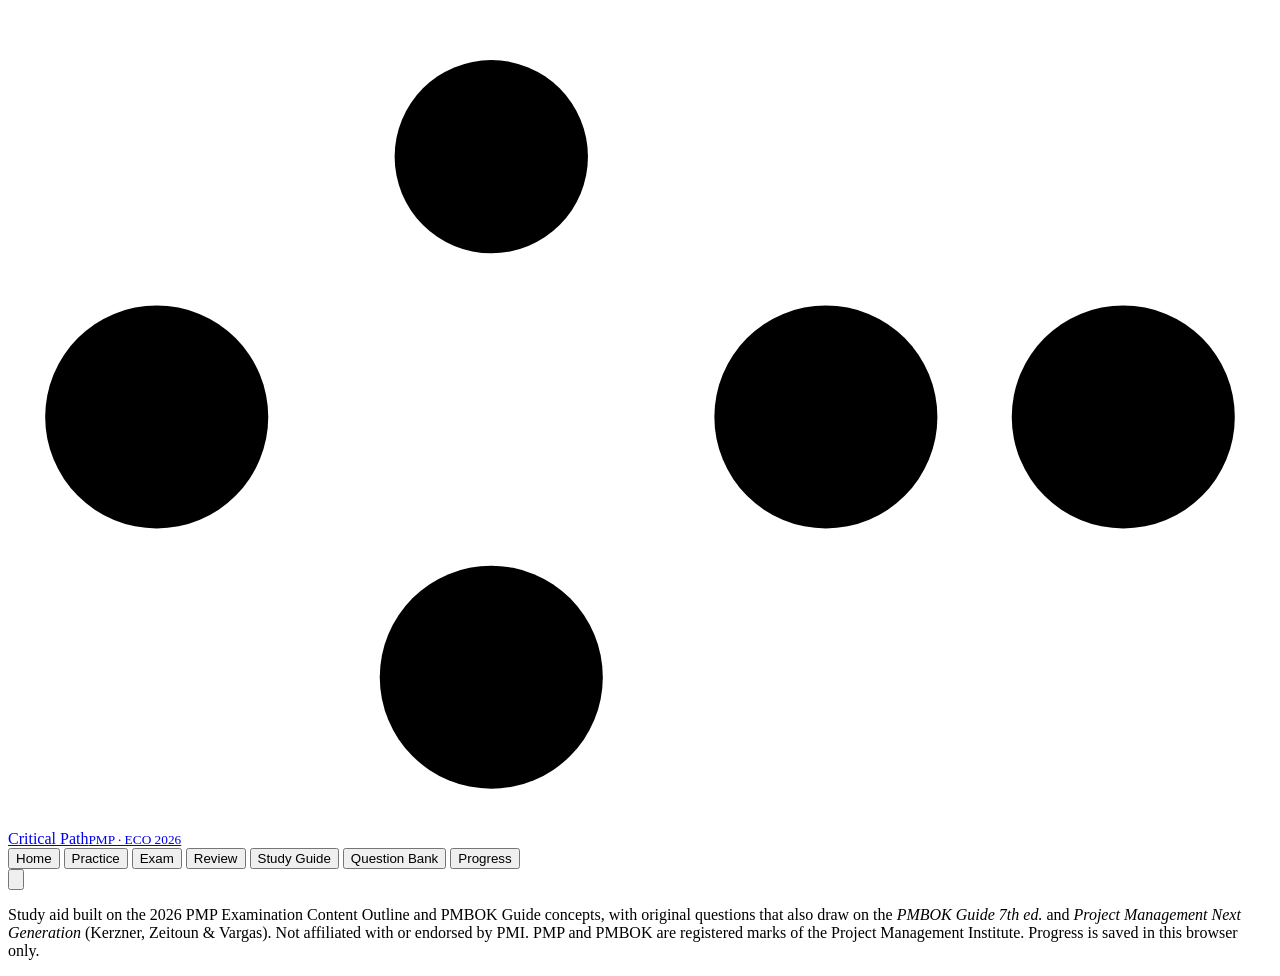
==== index.html @ d9e101df "Upload PMP Critical Path study app" ====
<!doctype html>
<html lang="en">
<head>
<meta charset="utf-8">
<meta name="viewport" content="width=device-width, initial-scale=1, viewport-fit=cover">
<title>PMP Critical Path</title>
<meta name="description" content="300 PMP practice questions mapped to the 2026 Exam Content Outline, with hints, reveal-on-demand answers, explanations, exam simulation, and a study guide.">
<link rel="preconnect" href="https://fonts.googleapis.com">
<link rel="preconnect" href="https://fonts.gstatic.com" crossorigin>
<link rel="stylesheet" href="https://fonts.googleapis.com/css2?family=Barlow+Condensed:wght@500;600;700&family=IBM+Plex+Mono:wght@400;500&family=IBM+Plex+Sans:ital,wght@0,400;0,500;0,600;1,400&display=swap">
<link rel="stylesheet" href="assets/css/styles.css">
</head>
<body>
<header class="topbar">
  <div class="topbar-inner">
    <a class="brand" href="#home" aria-label="PMP Critical Path — home">
      <svg viewBox="0 0 34 22" aria-hidden="true">
        <line x1="4" y1="11" x2="13" y2="4" stroke="var(--line-strong)" stroke-width="1.6"/>
        <line x1="4" y1="11" x2="13" y2="18" stroke="var(--accent)" stroke-width="2.2"/>
        <line x1="13" y1="4" x2="22" y2="11" stroke="var(--line-strong)" stroke-width="1.6"/>
        <line x1="13" y1="18" x2="22" y2="11" stroke="var(--accent)" stroke-width="2.2"/>
        <line x1="22" y1="11" x2="30" y2="11" stroke="var(--accent)" stroke-width="2.2"/>
        <circle cx="4" cy="11" r="3" fill="var(--accent)"/>
        <circle cx="13" cy="4" r="2.6" fill="var(--surface)" stroke="var(--line-strong)" stroke-width="1.4"/>
        <circle cx="13" cy="18" r="3" fill="var(--accent)"/>
        <circle cx="22" cy="11" r="3" fill="var(--accent)"/>
        <circle cx="30" cy="11" r="3" fill="var(--accent)"/>
      </svg>
      <span class="brand-name">Critical Path<small>PMP · ECO 2026</small></span>
    </a>
    <nav class="tabs" aria-label="Sections">
      <button class="tab" data-nav="home">Home</button>
      <button class="tab" data-nav="practice">Practice</button>
      <button class="tab" data-nav="exam">Exam</button>
      <button class="tab" data-nav="review">Review</button>
      <button class="tab" data-nav="guide">Study Guide</button>
      <button class="tab" data-nav="bank">Question Bank</button>
      <button class="tab" data-nav="progress">Progress</button>
    </nav>
    <button class="icon-btn" id="themeToggle" type="button" aria-label="Switch color theme" title="Switch color theme">
      <svg viewBox="0 0 24 24" fill="none" stroke="currentColor" stroke-width="1.8" aria-hidden="true"><path d="M12 3a9 9 0 1 0 9 9 7 7 0 0 1-9-9z"/></svg>
    </button>
  </div>
</header>
<main id="view" tabindex="-1"></main>
<footer>
  <p>Study aid built on the 2026 PMP Examination Content Outline and PMBOK Guide concepts, with original questions that also draw on the <em>PMBOK Guide 7th ed.</em> and <em>Project Management Next Generation</em> (Kerzner, Zeitoun &amp; Vargas). Not affiliated with or endorsed by PMI. PMP and PMBOK are registered marks of the Project Management Institute. Progress is saved in this browser only.</p>
</footer>
<div class="toast" id="toast" role="status" aria-live="polite" hidden></div>
<script src="data/questions.js"></script>
<script src="data/study-guide.js"></script>
<script src="assets/js/app.js"></script>
</body>
</html>
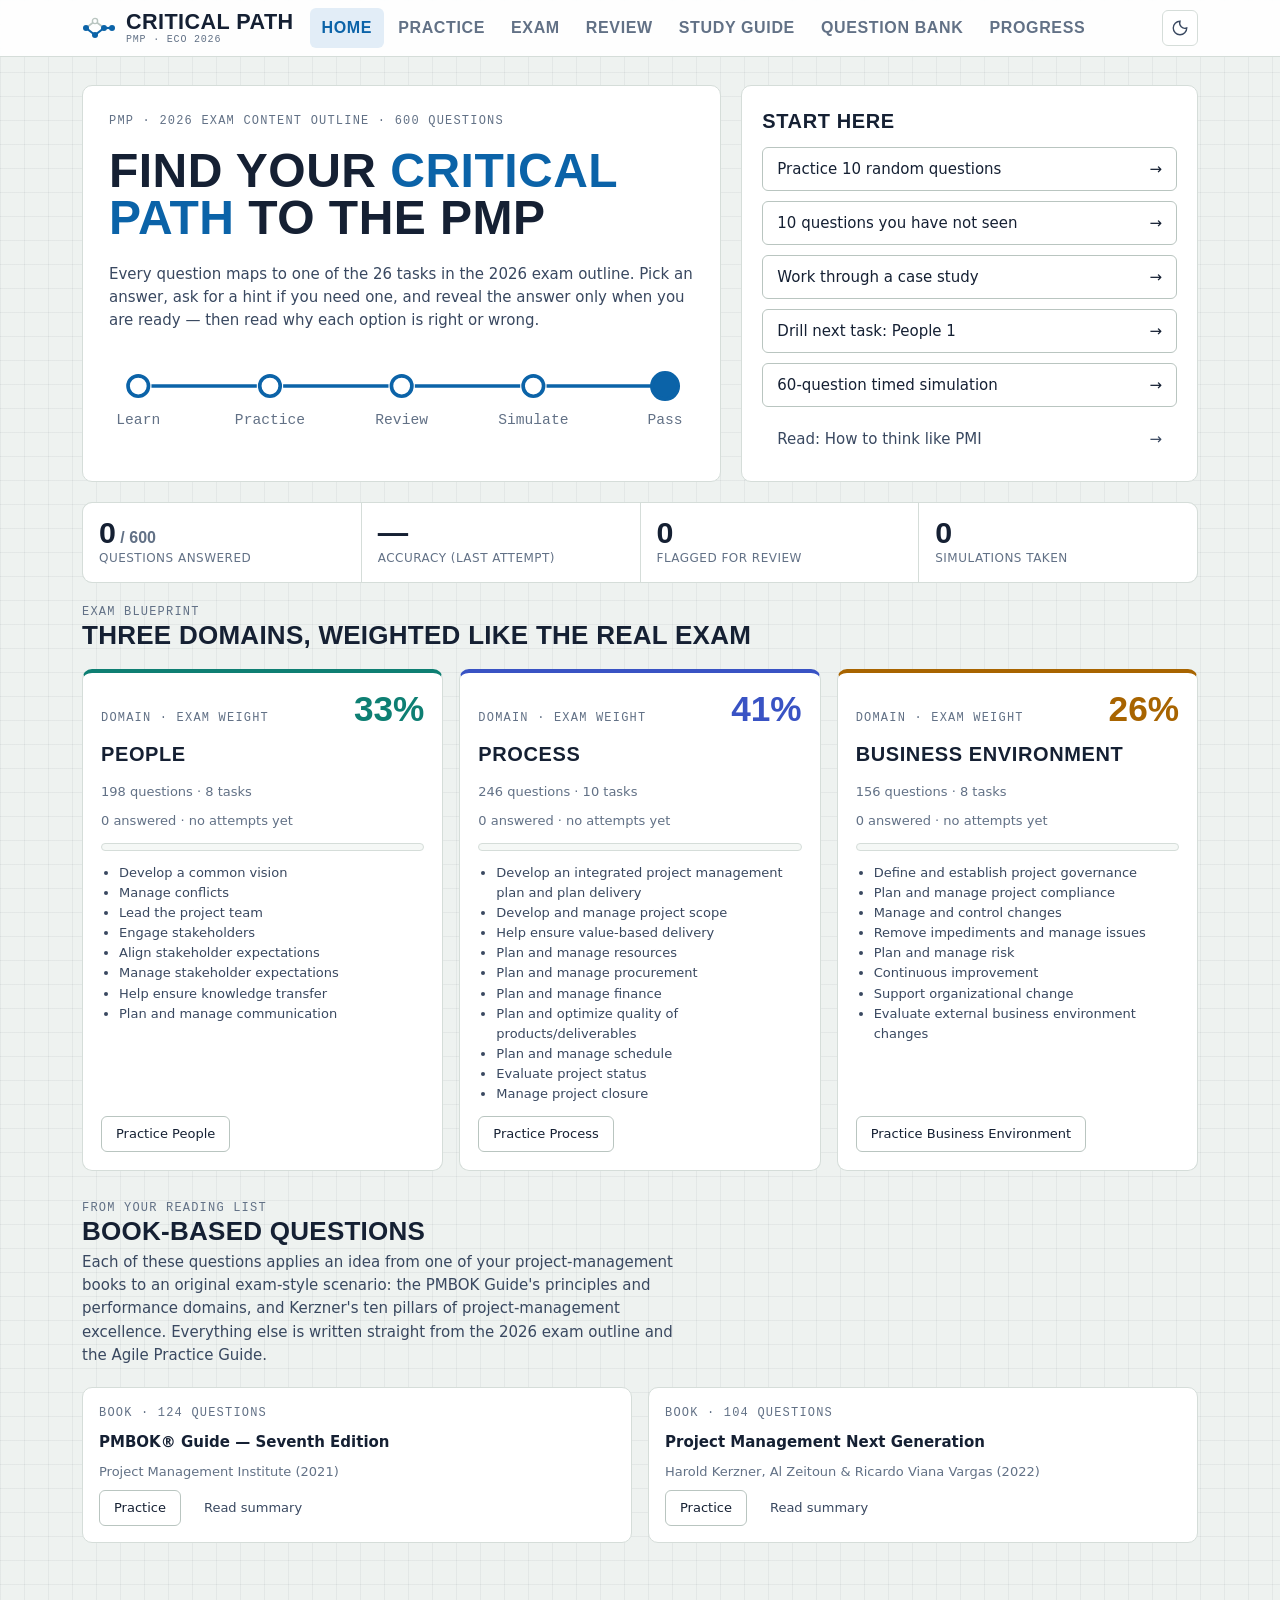
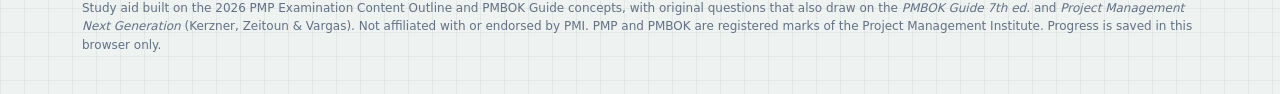
==== commit 902895d8: "Use self-contained index.html" ====
--- a/index.html
+++ b/index.html
@@ -8,7 +8,484 @@
 <link rel="preconnect" href="https://fonts.googleapis.com">
 <link rel="preconnect" href="https://fonts.gstatic.com" crossorigin>
 <link rel="stylesheet" href="https://fonts.googleapis.com/css2?family=Barlow+Condensed:wght@500;600;700&family=IBM+Plex+Mono:wght@400;500&family=IBM+Plex+Sans:ital,wght@0,400;0,500;0,600;1,400&display=swap">
-<link rel="stylesheet" href="assets/css/styles.css">
+<style>
+/* PMP Critical Path — styles
+   Layout concept: a planning board on graph paper — a slim title block on top, one working
+   surface in the middle (the question "index card"), and quiet side panels for filters and navigation. */
+:root {
+  /* palette — cool drafting paper, navy ink, blueprint blue; domain hues encode ECO domains */
+  --bg: #EEF2F0;
+  --grid: rgba(21, 32, 51, 0.05);
+  --surface: #FFFFFF;
+  --surface-2: #F5F8F6;
+  --ink: #152033;
+  --ink-2: #394860;
+  --muted: #627186;
+  --line: #D5DDD9;
+  --line-strong: #B9C5C0;
+  --accent: #0B63A8;
+  --accent-ink: #FFFFFF;
+  --accent-soft: #E2EDF7;
+  --highlight: #F2C94C;
+  --highlight-soft: #FBF1CF;
+  /* exhibit chart series (validated categorical order: blue, orange, aqua, yellow) */
+  --s1: #2a78d6;
+  --s2: #eb6834;
+  --s3: #1baf7a;
+  --s4: #eda100;
+  --people: #0E7F73;
+  --people-soft: #DCF0EC;
+  --process: #3953C4;
+  --process-soft: #E3E8FA;
+  --biz: #A86400;
+  --biz-soft: #F6EAD5;
+  --good: #1D7A4C;
+  --good-soft: #DDF1E5;
+  --bad: #B2362E;
+  --bad-soft: #F8E0DC;
+  --shadow: 0 1px 2px rgba(21, 32, 51, 0.06), 0 6px 20px rgba(21, 32, 51, 0.06);
+
+  /* type */
+  --font-display: "Barlow Condensed", "Arial Narrow", "Roboto Condensed", sans-serif;
+  --font-body: "IBM Plex Sans", system-ui, -apple-system, "Segoe UI", Roboto, sans-serif;
+  --font-mono: "IBM Plex Mono", ui-monospace, SFMono-Regular, Menlo, Consolas, monospace;
+  --fs-xs: 0.75rem;
+  --fs-sm: 0.8125rem;
+  --fs-base: 0.9375rem;
+  --fs-md: 1.0625rem;
+  --fs-lg: 1.25rem;
+  --fs-xl: 1.625rem;
+  --fs-2xl: 2.25rem;
+
+  /* shape & space */
+  --radius: 10px;
+  --radius-sm: 6px;
+  --gutter: clamp(16px, 3vw, 32px);
+  --maxw: 1180px;
+}
+@media (prefers-color-scheme: dark) {
+  :root:not([data-theme="light"]) {
+    --bg: #0E141C;
+    --grid: rgba(230, 236, 243, 0.035);
+    --surface: #151D28;
+    --surface-2: #1A2431;
+    --ink: #E6ECF3;
+    --ink-2: #C2CCD8;
+    --muted: #8D9CAF;
+    --line: #273345;
+    --line-strong: #37465C;
+    --accent: #5AA9E6;
+    --accent-ink: #0B1118;
+    --accent-soft: #15304A;
+    --highlight: #E5B93F;
+    --highlight-soft: #3A2F10;
+    --s1: #3987e5;
+    --s2: #d95926;
+    --s3: #199e70;
+    --s4: #c98500;
+    --people: #3CC1B1;
+    --people-soft: #11312E;
+    --process: #8FA3FF;
+    --process-soft: #1B2447;
+    --biz: #E3A445;
+    --biz-soft: #33260F;
+    --good: #4DC48B;
+    --good-soft: #11301F;
+    --bad: #F27D72;
+    --bad-soft: #3A1916;
+    --shadow: 0 1px 2px rgba(0, 0, 0, 0.3), 0 8px 24px rgba(0, 0, 0, 0.25);
+    color-scheme: dark;
+  }
+}
+:root[data-theme="dark"] {
+  --bg: #0E141C;
+  --grid: rgba(230, 236, 243, 0.035);
+  --surface: #151D28;
+  --surface-2: #1A2431;
+  --ink: #E6ECF3;
+  --ink-2: #C2CCD8;
+  --muted: #8D9CAF;
+  --line: #273345;
+  --line-strong: #37465C;
+  --accent: #5AA9E6;
+  --accent-ink: #0B1118;
+  --accent-soft: #15304A;
+  --highlight: #E5B93F;
+  --highlight-soft: #3A2F10;
+  --s1: #3987e5;
+  --s2: #d95926;
+  --s3: #199e70;
+  --s4: #c98500;
+  --people: #3CC1B1;
+  --people-soft: #11312E;
+  --process: #8FA3FF;
+  --process-soft: #1B2447;
+  --biz: #E3A445;
+  --biz-soft: #33260F;
+  --good: #4DC48B;
+  --good-soft: #11301F;
+  --bad: #F27D72;
+  --bad-soft: #3A1916;
+  --shadow: 0 1px 2px rgba(0, 0, 0, 0.3), 0 8px 24px rgba(0, 0, 0, 0.25);
+  color-scheme: dark;
+}
+
+* { box-sizing: border-box; }
+html { -webkit-text-size-adjust: 100%; }
+body {
+  margin: 0;
+  background-color: var(--bg);
+  background-image:
+    linear-gradient(var(--grid) 1px, transparent 1px),
+    linear-gradient(90deg, var(--grid) 1px, transparent 1px);
+  background-size: 24px 24px;
+  color: var(--ink);
+  font-family: var(--font-body);
+  font-size: var(--fs-base);
+  line-height: 1.55;
+  min-height: 100vh;
+}
+button, input, select, textarea { font: inherit; color: inherit; }
+a { color: var(--accent); }
+:focus-visible { outline: 2px solid var(--accent); outline-offset: 2px; border-radius: 4px; }
+h1, h2, h3, h4 { text-wrap: balance; margin: 0; }
+p { margin: 0; }
+
+/* ---------- top bar ---------- */
+.topbar {
+  position: sticky;
+  top: env(safe-area-inset-top, 0px);
+  z-index: 20;
+  background: color-mix(in srgb, var(--surface) 92%, transparent);
+  backdrop-filter: saturate(1.2) blur(8px);
+  border-bottom: 1px solid var(--line);
+}
+.topbar-inner {
+  max-width: var(--maxw);
+  margin: 0 auto;
+  padding-inline: var(--gutter);
+  display: flex;
+  align-items: center;
+  gap: 16px;
+  min-height: 56px;
+}
+.brand { display: flex; align-items: center; gap: 10px; text-decoration: none; color: var(--ink); flex-shrink: 0; }
+.brand svg { width: 34px; height: 22px; }
+.brand-name { font-family: var(--font-display); font-weight: 700; font-size: 1.35rem; letter-spacing: 0.02em; text-transform: uppercase; line-height: 1; }
+.brand-name small { display: block; font-family: var(--font-mono); font-weight: 400; font-size: 0.625rem; letter-spacing: 0.08em; color: var(--muted); text-transform: uppercase; margin-top: 3px; }
+.tabs { display: flex; gap: 2px; overflow-x: auto; scrollbar-width: none; flex: 1; min-width: 0; }
+.tabs::-webkit-scrollbar { display: none; }
+.tab {
+  appearance: none; border: 0; background: transparent; cursor: pointer;
+  font-family: var(--font-display); font-weight: 600; font-size: 1rem; letter-spacing: 0.04em; text-transform: uppercase;
+  color: var(--muted); padding: 8px 12px; border-radius: var(--radius-sm); white-space: nowrap;
+}
+.tab:hover { color: var(--ink); background: var(--surface-2); }
+.tab[aria-current="page"] { color: var(--accent); background: var(--accent-soft); }
+.icon-btn {
+  appearance: none; border: 1px solid var(--line); background: var(--surface); cursor: pointer;
+  width: 36px; height: 36px; border-radius: var(--radius-sm); display: grid; place-items: center; color: var(--ink-2); flex-shrink: 0;
+}
+.icon-btn:hover { border-color: var(--line-strong); color: var(--ink); }
+@media (max-width: 760px) {
+  .topbar-inner { flex-wrap: wrap; gap: 4px 12px; padding-block: 8px 4px; }
+  .brand { flex: 1; }
+  .tabs { order: 3; flex-basis: 100%; margin-inline: -6px; padding-bottom: 4px; }
+  .tab { padding: 6px 10px; font-size: 0.95rem; }
+}
+.icon-btn svg { width: 18px; height: 18px; }
+
+/* ---------- page ---------- */
+main { max-width: var(--maxw); margin: 0 auto; padding-inline: var(--gutter); padding-block: 28px 56px; }
+.view-head { display: flex; flex-wrap: wrap; align-items: end; justify-content: space-between; gap: 12px 24px; margin-bottom: 20px; }
+.eyebrow { font-family: var(--font-mono); font-size: var(--fs-xs); letter-spacing: 0.1em; text-transform: uppercase; color: var(--muted); }
+.view-title { font-family: var(--font-display); font-weight: 700; font-size: var(--fs-2xl); line-height: 1.05; letter-spacing: 0.01em; text-transform: uppercase; }
+.lede { color: var(--ink-2); max-width: 62ch; margin-top: 6px; }
+.muted { color: var(--muted); }
+.mono { font-family: var(--font-mono); }
+.num { font-variant-numeric: tabular-nums; }
+
+.panel { background: var(--surface); border: 1px solid var(--line); border-radius: var(--radius); }
+.panel-pad { padding: 20px; }
+.panel h3 { font-family: var(--font-display); font-weight: 700; font-size: var(--fs-lg); letter-spacing: 0.03em; text-transform: uppercase; }
+.stack { display: flex; flex-direction: column; gap: 12px; }
+.row { display: flex; flex-wrap: wrap; align-items: center; gap: 8px; }
+.grid-2 { display: grid; grid-template-columns: repeat(auto-fit, minmax(min(100%, 320px), 1fr)); gap: 16px; }
+.grid-3 { display: grid; grid-template-columns: repeat(auto-fit, minmax(min(100%, 240px), 1fr)); gap: 16px; }
+.split { display: grid; grid-template-columns: 280px minmax(0, 1fr); gap: 20px; align-items: start; }
+@media (max-width: 860px) { .split { grid-template-columns: minmax(0, 1fr); } }
+
+/* ---------- buttons ---------- */
+.btn {
+  appearance: none; cursor: pointer; border: 1px solid var(--line-strong); background: var(--surface); color: var(--ink);
+  padding: 9px 14px; border-radius: var(--radius-sm); font-weight: 500; font-size: var(--fs-sm); line-height: 1.2;
+  display: inline-flex; align-items: center; gap: 8px; text-decoration: none; white-space: nowrap;
+}
+.btn:hover { border-color: var(--ink-2); }
+.btn:disabled { opacity: 0.45; cursor: not-allowed; }
+.btn-primary { background: var(--accent); border-color: var(--accent); color: var(--accent-ink); }
+.btn-primary:hover { filter: brightness(1.07); border-color: var(--accent); }
+.btn-ghost { border-color: transparent; background: transparent; color: var(--ink-2); }
+.btn-ghost:hover { background: var(--surface-2); border-color: transparent; }
+.btn-danger { color: var(--bad); border-color: color-mix(in srgb, var(--bad) 50%, var(--line)); }
+.btn kbd, .kbd {
+  font-family: var(--font-mono); font-size: 0.6875rem; padding: 1px 5px; border-radius: 4px;
+  border: 1px solid currentColor; opacity: 0.6;
+}
+
+/* ---------- chips ---------- */
+.chip {
+  display: inline-flex; align-items: center; gap: 6px; font-size: var(--fs-xs); font-weight: 500;
+  padding: 3px 8px; border-radius: 999px; background: var(--surface-2); color: var(--ink-2); border: 1px solid var(--line);
+  white-space: nowrap;
+}
+.chip-id { font-family: var(--font-mono); border-radius: 4px; }
+.chip.d-people { background: var(--people-soft); color: var(--people); border-color: transparent; }
+.chip.d-process { background: var(--process-soft); color: var(--process); border-color: transparent; }
+.chip.d-biz { background: var(--biz-soft); color: var(--biz); border-color: transparent; }
+.chip.flag { background: var(--highlight-soft); color: var(--ink); border-color: transparent; }
+.chip.good { background: var(--good-soft); color: var(--good); border-color: transparent; }
+.chip.bad { background: var(--bad-soft); color: var(--bad); border-color: transparent; }
+.dot { width: 8px; height: 8px; border-radius: 50%; background: currentColor; display: inline-block; }
+
+/* ---------- forms ---------- */
+.field { display: flex; flex-direction: column; gap: 6px; }
+.field label, .field .label { font-size: var(--fs-xs); font-weight: 600; letter-spacing: 0.06em; text-transform: uppercase; color: var(--muted); }
+select, input[type="search"], input[type="text"], textarea {
+  width: 100%; background: var(--surface); border: 1px solid var(--line-strong); border-radius: var(--radius-sm);
+  padding: 8px 10px; font-size: var(--fs-sm);
+}
+textarea { font-family: var(--font-mono); font-size: var(--fs-xs); min-height: 120px; resize: vertical; }
+.seg { display: inline-flex; flex-wrap: wrap; border: 1px solid var(--line-strong); border-radius: var(--radius-sm); overflow: hidden; }
+.seg button { appearance: none; border: 0; background: var(--surface); padding: 7px 11px; cursor: pointer; font-size: var(--fs-sm); color: var(--ink-2); border-right: 1px solid var(--line); }
+.seg button:last-child { border-right: 0; }
+.seg button[aria-pressed="true"] { background: var(--accent); color: var(--accent-ink); }
+.toggle { display: flex; align-items: center; gap: 10px; cursor: pointer; font-size: var(--fs-sm); color: var(--ink-2); }
+.toggle input { width: 16px; height: 16px; accent-color: var(--accent); }
+
+/* ---------- home ---------- */
+.home-hero { display: grid; grid-template-columns: minmax(0, 1.4fr) minmax(0, 1fr); gap: 20px; align-items: stretch; margin-bottom: 20px; }
+@media (max-width: 860px) { .home-hero { grid-template-columns: minmax(0, 1fr); } }
+.hero-card { padding: 26px; display: flex; flex-direction: column; gap: 16px; }
+.hero-card h1 { font-family: var(--font-display); font-weight: 700; font-size: clamp(2rem, 4.5vw, 3rem); line-height: 0.98; text-transform: uppercase; letter-spacing: 0.01em; }
+.hero-card h1 em { font-style: normal; color: var(--accent); }
+.path-diagram { width: 100%; height: auto; max-width: 100%; }
+.path-diagram text { font-family: var(--font-mono); font-size: 10px; fill: var(--muted); }
+.stat-row { display: grid; grid-template-columns: repeat(4, minmax(0, 1fr)); gap: 1px; background: var(--line); border: 1px solid var(--line); border-radius: var(--radius); overflow: hidden; }
+@media (max-width: 560px) { .stat-row { grid-template-columns: repeat(2, minmax(0, 1fr)); } }
+.stat { background: var(--surface); padding: 14px 16px; display: flex; flex-direction: column; gap: 2px; }
+.stat .v { font-family: var(--font-display); font-weight: 700; font-size: 1.9rem; line-height: 1; font-variant-numeric: tabular-nums; }
+.stat .k { font-size: var(--fs-xs); color: var(--muted); letter-spacing: 0.04em; text-transform: uppercase; }
+.domain-card { padding: 18px; display: flex; flex-direction: column; gap: 12px; border-top: 4px solid var(--dcolor, var(--accent)); }
+.domain-card.people { --dcolor: var(--people); }
+.domain-card.process { --dcolor: var(--process); }
+.domain-card.biz { --dcolor: var(--biz); }
+.domain-card .weight { font-family: var(--font-display); font-weight: 700; font-size: 2.2rem; line-height: 1; color: var(--dcolor); }
+.domain-card ul { margin: 0; padding-left: 18px; color: var(--ink-2); font-size: var(--fs-sm); }
+.domain-card .dc-top { display: flex; justify-content: space-between; align-items: baseline; gap: 12px; }
+.domain-card > .row:last-child { margin-top: auto; }
+.bar { height: 8px; background: var(--surface-2); border-radius: 999px; overflow: hidden; border: 1px solid var(--line); }
+.bar > span { display: block; height: 100%; background: var(--dcolor, var(--accent)); border-radius: 999px; }
+.bar.good > span { background: var(--good); }
+.quick { display: flex; flex-direction: column; gap: 10px; }
+.quick .btn { justify-content: space-between; padding: 12px 14px; font-size: var(--fs-base); }
+.book { padding: 16px; display: flex; flex-direction: column; gap: 8px; }
+.book .t { font-weight: 600; }
+.book .a { font-size: var(--fs-sm); color: var(--muted); }
+
+/* ---------- practice setup ---------- */
+.filters { padding: 18px; display: flex; flex-direction: column; gap: 14px; position: sticky; top: calc(env(safe-area-inset-top, 0px) + 72px); }
+@media (max-width: 860px) { .filters { position: static; } }
+.filters .count { font-family: var(--font-display); font-weight: 700; font-size: 1.6rem; line-height: 1; }
+
+/* ---------- question card ---------- */
+.qcard { padding: 0; overflow: hidden; box-shadow: var(--shadow); }
+.qcard-head {
+  display: flex; flex-wrap: wrap; align-items: center; gap: 6px 8px; padding: 12px 18px;
+  border-bottom: 1px dashed var(--line-strong); background: var(--surface-2);
+}
+.qcard-head .spacer { flex: 1; }
+.qcard-body { padding: 22px 22px 8px; display: flex; flex-direction: column; gap: 18px; }
+.qtext { font-size: var(--fs-md); line-height: 1.6; max-width: 72ch; }
+.qinstr { font-size: var(--fs-sm); font-weight: 600; color: var(--accent); }
+.opts { display: flex; flex-direction: column; gap: 10px; list-style: none; margin: 0; padding: 0; }
+.opt {
+  appearance: none; width: 100%; text-align: left; cursor: pointer; background: var(--surface); color: var(--ink);
+  border: 1px solid var(--line-strong); border-radius: var(--radius); padding: 12px 14px;
+  display: grid; grid-template-columns: 30px minmax(0, 1fr); gap: 12px; align-items: start; line-height: 1.5;
+  transition: border-color 0.12s ease, background-color 0.12s ease;
+}
+.opt:hover { border-color: var(--ink-2); }
+.opt .letter {
+  width: 30px; height: 30px; border-radius: 6px; display: grid; place-items: center; border: 1px solid var(--line-strong);
+  font-family: var(--font-mono); font-weight: 500; font-size: var(--fs-sm); color: var(--ink-2); background: var(--surface-2);
+}
+.opt.multi .letter { border-radius: 4px; }
+.opt[aria-pressed="true"] { border-color: var(--accent); background: var(--accent-soft); }
+.opt[aria-pressed="true"] .letter { background: var(--accent); border-color: var(--accent); color: var(--accent-ink); }
+.opt.locked { cursor: default; }
+.opt.locked:hover { border-color: var(--line-strong); }
+.opt.is-correct { border-color: var(--good); background: var(--good-soft); }
+.opt.is-correct .letter { background: var(--good); border-color: var(--good); color: var(--surface); }
+.opt.is-wrong { border-color: var(--bad); background: var(--bad-soft); }
+.opt.is-wrong .letter { background: var(--bad); border-color: var(--bad); color: var(--surface); }
+.opt .note { display: block; margin-top: 6px; font-size: var(--fs-sm); color: var(--ink-2); }
+.opt .tag { font-size: var(--fs-xs); font-weight: 600; letter-spacing: 0.04em; text-transform: uppercase; margin-left: 6px; }
+.opt.is-correct .tag { color: var(--good); }
+.opt.is-wrong .tag { color: var(--bad); }
+
+.qactions { display: flex; flex-wrap: wrap; gap: 8px; align-items: center; padding: 14px 22px 20px; }
+.qactions .spacer { flex: 1; }
+.hint-box { border: 1px dashed color-mix(in srgb, var(--highlight) 70%, var(--line)); background: var(--highlight-soft); border-radius: var(--radius); padding: 12px 14px; font-size: var(--fs-sm); }
+.hint-box b { font-family: var(--font-display); letter-spacing: 0.05em; text-transform: uppercase; }
+.verdict { border-radius: var(--radius); padding: 12px 14px; display: flex; gap: 12px; align-items: center; font-weight: 600; }
+.verdict.good { background: var(--good-soft); color: var(--good); }
+.verdict.bad { background: var(--bad-soft); color: var(--bad); }
+.verdict .big { font-family: var(--font-display); font-size: 1.4rem; letter-spacing: 0.04em; text-transform: uppercase; }
+.verdict .sub { font-weight: 500; color: var(--ink-2); }
+.explain { display: grid; gap: 12px; }
+.explain section { border-left: 3px solid var(--line-strong); padding: 2px 0 2px 14px; }
+.explain section.why { border-left-color: var(--good); }
+.explain section.how { border-left-color: var(--accent); }
+.explain section.deep { border-left-color: var(--highlight); }
+.explain h4 { font-family: var(--font-display); font-weight: 700; font-size: 1rem; letter-spacing: 0.06em; text-transform: uppercase; margin-bottom: 4px; }
+.explain p { color: var(--ink-2); max-width: 72ch; }
+.source-line { font-size: var(--fs-xs); color: var(--muted); display: flex; flex-wrap: wrap; gap: 6px; align-items: center; }
+
+.session-bar { display: flex; flex-wrap: wrap; align-items: center; gap: 10px 16px; margin-bottom: 14px; }
+.session-bar .progress { flex: 1; min-width: 160px; }
+.pips { display: flex; flex-wrap: wrap; gap: 4px; }
+.pip { width: 26px; height: 26px; border-radius: 5px; border: 1px solid var(--line-strong); background: var(--surface); font-family: var(--font-mono); font-size: 0.6875rem; display: grid; place-items: center; cursor: pointer; color: var(--muted); }
+.pip.answered { background: var(--accent-soft); border-color: var(--accent); color: var(--accent); }
+.pip.good { background: var(--good-soft); border-color: var(--good); color: var(--good); }
+.pip.bad { background: var(--bad-soft); border-color: var(--bad); color: var(--bad); }
+.pip.flagged { box-shadow: inset 0 -4px 0 var(--highlight); }
+.pip.current { outline: 2px solid var(--ink); outline-offset: 1px; }
+.shortcuts { font-size: var(--fs-xs); color: var(--muted); display: flex; flex-wrap: wrap; gap: 6px 14px; margin-top: 12px; }
+
+/* ---------- exam ---------- */
+.timer { font-family: var(--font-mono); font-size: 1.25rem; font-weight: 500; padding: 6px 12px; border-radius: var(--radius-sm); background: var(--surface); border: 1px solid var(--line-strong); font-variant-numeric: tabular-nums; }
+.timer.low { color: var(--bad); border-color: var(--bad); }
+.score-big { font-family: var(--font-display); font-weight: 700; font-size: 4rem; line-height: 0.9; font-variant-numeric: tabular-nums; }
+.confirm { border: 1px solid var(--line-strong); border-radius: var(--radius); padding: 14px; background: var(--surface-2); display: flex; flex-wrap: wrap; gap: 10px; align-items: center; }
+
+/* ---------- lists / tables ---------- */
+.table-wrap { overflow-x: auto; border: 1px solid var(--line); border-radius: var(--radius); background: var(--surface); }
+table { width: 100%; border-collapse: collapse; font-size: var(--fs-sm); }
+th, td { text-align: left; padding: 10px 12px; border-bottom: 1px solid var(--line); vertical-align: top; }
+th { font-size: var(--fs-xs); letter-spacing: 0.06em; text-transform: uppercase; color: var(--muted); font-weight: 600; background: var(--surface-2); position: sticky; top: 0; }
+tr:last-child td { border-bottom: 0; }
+td.num, th.num { text-align: right; font-variant-numeric: tabular-nums; }
+tr.clickable { cursor: pointer; }
+tr.clickable:hover td { background: var(--surface-2); }
+.heat { display: inline-block; min-width: 48px; text-align: center; padding: 2px 6px; border-radius: 4px; font-variant-numeric: tabular-nums; font-weight: 600; }
+.heat.h0 { color: var(--muted); }
+.heat.h1 { background: var(--bad-soft); color: var(--bad); }
+.heat.h2 { background: var(--highlight-soft); color: var(--ink); }
+.heat.h3 { background: var(--good-soft); color: var(--good); }
+.list { display: flex; flex-direction: column; }
+.list-item { display: grid; grid-template-columns: auto minmax(0, 1fr) auto; gap: 12px; align-items: center; padding: 12px 16px; border-bottom: 1px solid var(--line); }
+.list-item:last-child { border-bottom: 0; }
+.list-item .t { font-weight: 500; }
+.list-item .s { font-size: var(--fs-xs); color: var(--muted); }
+.empty { padding: 28px; text-align: center; color: var(--muted); display: flex; flex-direction: column; gap: 10px; align-items: center; }
+
+/* ---------- study guide ---------- */
+.guide-nav { padding: 12px; display: flex; flex-direction: column; gap: 14px; position: sticky; top: calc(env(safe-area-inset-top, 0px) + 72px); }
+@media (max-width: 860px) { .guide-nav { position: static; } }
+.guide-nav .g { font-family: var(--font-mono); font-size: 0.6875rem; letter-spacing: 0.1em; text-transform: uppercase; color: var(--muted); padding: 0 8px; }
+.guide-nav button { appearance: none; border: 0; background: transparent; text-align: left; padding: 7px 8px; border-radius: var(--radius-sm); cursor: pointer; font-size: var(--fs-sm); color: var(--ink-2); width: 100%; }
+.guide-nav button:hover { background: var(--surface-2); color: var(--ink); }
+.guide-nav button[aria-current="true"] { background: var(--accent-soft); color: var(--accent); font-weight: 600; }
+.prose { padding: 28px clamp(18px, 4vw, 40px); min-width: 0; }
+.prose h1 { font-family: var(--font-display); font-weight: 700; font-size: var(--fs-2xl); line-height: 1.05; text-transform: uppercase; margin-bottom: 6px; }
+.prose h2 { font-family: var(--font-display); font-weight: 700; font-size: var(--fs-xl); text-transform: uppercase; letter-spacing: 0.02em; margin: 28px 0 10px; }
+.prose h3 { font-weight: 600; font-size: var(--fs-md); margin: 20px 0 8px; }
+.prose p, .prose li { max-width: 72ch; color: var(--ink-2); }
+.prose p { margin: 10px 0; }
+.prose ul, .prose ol { padding-left: 22px; margin: 10px 0; }
+.prose li { margin: 4px 0; }
+.prose strong { color: var(--ink); }
+.prose code { font-family: var(--font-mono); font-size: 0.85em; background: var(--surface-2); border: 1px solid var(--line); border-radius: 4px; padding: 1px 5px; }
+.prose hr { border: 0; border-top: 1px dashed var(--line-strong); margin: 24px 0; }
+.prose blockquote { margin: 12px 0; padding: 8px 14px; border-left: 3px solid var(--accent); background: var(--surface-2); border-radius: 0 var(--radius-sm) var(--radius-sm) 0; }
+.prose .table-wrap { margin: 14px 0; }
+.prose .summary { color: var(--muted); margin-bottom: 8px; }
+
+/* ---------- footer & toast ---------- */
+footer { max-width: var(--maxw); margin: 0 auto; padding-inline: var(--gutter); padding-block: 0 40px; color: var(--muted); font-size: var(--fs-xs); }
+.toast { position: fixed; left: 50%; bottom: calc(20px + env(safe-area-inset-bottom, 0px)); transform: translateX(-50%); background: var(--ink); color: var(--bg); padding: 10px 16px; border-radius: 999px; font-size: var(--fs-sm); z-index: 50; box-shadow: var(--shadow); }
+
+@media (max-width: 560px) {
+  .qcard-body { padding: 18px 16px 6px; }
+  .qactions { padding: 12px 16px 16px; }
+  .view-title { font-size: 1.9rem; }
+  .opt { grid-template-columns: 26px minmax(0, 1fr); gap: 10px; padding: 11px 12px; }
+  .opt .letter { width: 26px; height: 26px; }
+}
+@media (prefers-reduced-motion: reduce) { * { transition: none !important; animation: none !important; scroll-behavior: auto !important; } }
+
+/* ---------------------------------------------------------------- case studies */
+.case { border: 1px solid var(--line); border-left: 4px solid var(--accent); border-radius: var(--radius); background: var(--surface-2); margin-bottom: 16px; }
+.case > summary { cursor: pointer; list-style: none; padding: 12px 14px; display: flex; flex-direction: column; gap: 2px; }
+.case > summary::-webkit-details-marker { display: none; }
+.case > summary::after { content: "Hide case ▲"; font-size: var(--fs-xs); color: var(--muted); }
+.case:not([open]) > summary::after { content: "Show case ▼"; }
+.case-title { font-family: var(--font-display); font-weight: 700; font-size: var(--fs-lg); text-transform: uppercase; letter-spacing: 0.02em; }
+.case-body { padding: 0 14px 14px; font-size: var(--fs-sm); line-height: 1.6; color: var(--ink-2); max-width: 80ch; }
+.case-body p { margin: 0 0 10px; }
+.case-body ul { margin: 0 0 10px; padding-left: 20px; }
+
+/* ---------------------------------------------------------------- exhibits (tables and SVG charts) */
+.exhibit { margin: 4px 0 16px; border: 1px solid var(--line); border-radius: var(--radius); background: var(--surface); padding: 12px; min-width: 0; }
+.exhibit figcaption { font-weight: 600; font-size: var(--fs-sm); margin-bottom: 8px; }
+.exhibit figcaption .eyebrow { margin-right: 6px; }
+.exhibit .table-wrap { border-radius: 6px; }
+.ex-table th { background: var(--surface-2); font-size: var(--fs-xs); text-transform: uppercase; letter-spacing: 0.03em; color: var(--ink-2); }
+.ex-table td, .ex-table th { padding: 7px 10px; }
+.ex-chart { width: 100%; max-width: 700px; height: auto; display: block; overflow: visible; }
+.ex-chart .grid { stroke: var(--line); stroke-width: 1; }
+.ex-chart .axis { stroke: var(--line-strong); stroke-width: 1; }
+.ex-chart .tick { fill: var(--muted); font-size: 12px; }
+.ex-chart .axis-label { fill: var(--muted); font-size: 12px; }
+.ex-chart .line { fill: none; stroke-width: 2; stroke-linejoin: round; stroke-linecap: round; }
+.ex-chart .pt { stroke: var(--surface); stroke-width: 2; }
+.ex-chart .area { stroke: var(--surface); stroke-width: 2; stroke-linejoin: round; }
+.ex-chart .line.s1 { stroke: var(--s1); }
+.ex-chart .line.s2 { stroke: var(--s2); }
+.ex-chart .line.s3 { stroke: var(--s3); }
+.ex-chart .line.s4 { stroke: var(--s4); }
+.ex-chart .pt.s1, .ex-chart .area.s1, .ex-chart .bar.s1 { fill: var(--s1); }
+.ex-chart .pt.s2, .ex-chart .area.s2, .ex-chart .bar.s2 { fill: var(--s2); }
+.ex-chart .pt.s3, .ex-chart .area.s3, .ex-chart .bar.s3 { fill: var(--s3); }
+.ex-chart .pt.s4, .ex-chart .area.s4, .ex-chart .bar.s4 { fill: var(--s4); }
+.ex-chart .ref { stroke: var(--ink-2); stroke-width: 1.25; stroke-dasharray: 5 4; }
+.ex-chart .ref-label, .ex-chart .end-label { fill: var(--ink-2); font-size: 12px; }
+.ex-chart .pt:hover, .ex-chart .bar:hover, .ex-chart .area:hover { opacity: 0.8; }
+.ex-legend { display: flex; flex-wrap: wrap; gap: 6px 16px; font-size: var(--fs-xs); color: var(--ink-2); margin-bottom: 6px; }
+.ex-legend span { display: inline-flex; align-items: center; gap: 6px; }
+.ex-legend .sw { width: 12px; height: 12px; border-radius: 3px; display: inline-block; }
+.ex-legend .sw.ln { height: 3px; border-radius: 2px; width: 16px; }
+.ex-legend .sw.s1 { background: var(--s1); }
+.ex-legend .sw.s2 { background: var(--s2); }
+.ex-legend .sw.s3 { background: var(--s3); }
+.ex-legend .sw.s4 { background: var(--s4); }
+.ex-scroll { overflow-x: auto; }
+@media (max-width: 600px) { .ex-chart { min-width: 540px; } }
+.ex-ylabel { font-size: var(--fs-xs); color: var(--muted); margin-bottom: 2px; }
+.ex-data { margin-top: 8px; font-size: var(--fs-xs); }
+.ex-data summary { cursor: pointer; color: var(--accent); }
+.ex-data .table-wrap { margin-top: 6px; }
+@media (forced-colors: active) {
+  .ex-chart .line { stroke: CanvasText; }
+  .ex-chart .area, .ex-chart .bar, .ex-chart .pt { fill: CanvasText; }
+}
+
+/* ---------------------------------------------------------------- exam break, book grid */
+.break-card { max-width: 720px; margin: 24px auto; }
+.grid-2.books { grid-template-columns: repeat(auto-fit, minmax(min(100%, 280px), 1fr)); }
+
+</style>
 </head>
 <body>
 <header class="topbar">
@@ -47,8 +524,24894 @@
   <p>Study aid built on the 2026 PMP Examination Content Outline and PMBOK Guide concepts, with original questions that also draw on the <em>PMBOK Guide 7th ed.</em> and <em>Project Management Next Generation</em> (Kerzner, Zeitoun &amp; Vargas). Not affiliated with or endorsed by PMI. PMP and PMBOK are registered marks of the Project Management Institute. Progress is saved in this browser only.</p>
 </footer>
 <div class="toast" id="toast" role="status" aria-live="polite" hidden></div>
-<script src="data/questions.js"></script>
-<script src="data/study-guide.js"></script>
-<script src="assets/js/app.js"></script>
+<script>
+/* Generated by scripts/build.py — edit questions/*.json instead. */
+window.PMP_META = {"eco": {"People": ["1. Develop a common vision", "2. Manage conflicts", "3. Lead the project team", "4. Engage stakeholders", "5. Align stakeholder expectations", "6. Manage stakeholder expectations", "7. Help ensure knowledge transfer", "8. Plan and manage communication"], "Process": ["1. Develop an integrated project management plan and plan delivery", "2. Develop and manage project scope", "3. Help ensure value-based delivery", "4. Plan and manage resources", "5. Plan and manage procurement", "6. Plan and manage finance", "7. Plan and optimize quality of products/deliverables", "8. Plan and manage schedule", "9. Evaluate project status", "10. Manage project closure"], "Business Environment": ["1. Define and establish project governance", "2. Plan and manage project compliance", "3. Manage and control changes", "4. Remove impediments and manage issues", "5. Plan and manage risk", "6. Continuous improvement", "7. Support organizational change", "8. Evaluate external business environment changes"]}, "weights": {"People": 33, "Process": 41, "Business Environment": 26}, "count": 600};
+window.PMP_QUESTIONS = [
+{
+"id": "PEO-001",
+"domain": "People",
+"task": "1. Develop a common vision",
+"approach": "Hybrid",
+"difficulty": "Easy",
+"type": "single",
+"topic": "Shared vision",
+"source": "ECO 2026 · People Task 1 · Shared vision (PMBOK 8: focus on value)",
+"question": "Lumora Bank has just chartered a hybrid project to modernize its customer self-service portal: the platform upgrade follows a fixed plan, while new features will be built in sprints. At the first full team meeting, the developers describe the goal as 'replacing the old tech stack,' the business analysts as 'cutting call-center volume,' and the marketing lead as 'winning younger customers.' Nobody disagrees openly, but each group is planning different priorities. What should the project manager do FIRST?",
+"options": [
+"Facilitate a visioning workshop with the team and key stakeholders to co-create one shared vision",
+"Send the team the project charter and business case and ask everyone to read them before the next meeting",
+"Ask the sponsor to email the team a clear written statement of the project goal and its success criteria",
+"Start sprint planning right away so the team can discover the shared purpose through delivering increments"
+],
+"answer": [
+0
+],
+"hint": "Ask which action would actually reconcile three different mental models and create ownership, rather than transmit information one way.",
+"why": "Each group holds a different mental model of the project's purpose, and all three are partly right: a new platform, fewer calls and new customers can all be real benefits. A facilitated visioning workshop, anchored in the charter and business case, lets the groups surface those interpretations, agree how they connect and which outcome matters most, and leave owning the result, for example as a vision statement or elevator pitch. Doing this first stops the fixed-plan and sprint streams from optimizing for different goals.",
+"how": "When the task is to develop or foster a shared vision, prefer collaborative, facilitated actions over one-way communication, and do it before detailed planning or delivery begins.",
+"optionNotes": [
+"Correct — Co-creating the vision with the people doing the work and those receiving the value reconciles the three interpretations and builds commitment before plans diverge.",
+"Incorrect — The charter and business case are useful inputs, but reading them alone rarely reconciles different mental models or creates ownership of a shared goal.",
+"Incorrect — Sponsor input matters, yet a one-way email announces a goal without uncovering why the groups interpret it differently, so the misalignment persists quietly.",
+"Incorrect — Delivering increments without an agreed purpose risks building toward three different goals; alignment on the vision should come before sprint planning."
+],
+"deepDive": "Common vision tools include the product vision statement, the elevator pitch template (for [target customer] who [need], the [product] is a [category] that [benefit]; unlike [alternative]…), the product box, a vision board and a high-level roadmap. PMBOK 8's focus-on-value principle asks teams to keep intended outcomes and benefits visible across the life cycle, and a shared vision is the first step. In hybrid projects the vision matters doubly, because the predictive and adaptive streams must serve the same outcomes. The exam trap is choosing the 'efficient' one-way option (email, document, sponsor memo): transferring information is not the same as building shared understanding.",
+"tags": [
+"vision",
+"facilitation",
+"kickoff",
+"charter",
+"hybrid"
+]
+},
+{
+"id": "PEO-002",
+"domain": "People",
+"task": "1. Develop a common vision",
+"approach": "Predictive",
+"difficulty": "Medium",
+"type": "single",
+"topic": "Root cause of misalignment",
+"source": "ECO 2026 · People Task 1 (identify root causes of misalignment)",
+"question": "Karsten Foods is rolling out a new ERP system under a predictive plan with two co-sponsors. The finance director measures success by cost reduction; the operations director wants faster order processing, even if running costs rise. Each has given the team direction that contradicts the other, and two design decisions are now stalled while team members argue about whose goal comes first. What is the BEST action for the project manager?",
+"options": [
+"Escalate immediately to the steering committee and pause design work until the two sponsors settle the direction",
+"Review the business case and charter, then meet both sponsors together to agree on documented success criteria",
+"Ask the team to satisfy both sponsors by planning cost-reduction and speed features as parallel workstreams",
+"Follow the direction of the sponsor who contributes the larger share of the budget, and inform the other sponsor"
+],
+"answer": [
+1
+],
+"hint": "Before choosing a side or escalating, find where the misalignment comes from and who has the authority to resolve it.",
+"why": "The ECO asks the project manager to identify the root causes of misalignment before acting. The business case and charter show what was originally approved and may already rank cost against speed; meeting both sponsors together puts the two decision makers at the same table, where they can reconcile priorities and record measurable success criteria the team can design against. Escalation to the steering committee becomes appropriate only if the sponsors cannot agree.",
+"how": "For conflicting direction from decision makers: check the approved baseline documents, facilitate a joint decision by those who own the priorities, document it, and escalate through governance only if they cannot agree.",
+"optionNotes": [
+"Incorrect — Premature escalation; the PM has not yet tried to facilitate agreement, and pausing all design work adds delay before anyone has analyzed the conflict.",
+"Correct — Uses the approved baseline to frame the discussion and resolves the root cause with both decision makers together, producing documented, measurable criteria.",
+"Incorrect — Pursuing contradictory goals in parallel without a decision spreads effort, raises cost and hides the conflict instead of resolving it.",
+"Incorrect — Budget share does not decide whose objectives are valid; siding with one sponsor damages trust and leaves the other sponsor's needs unmanaged."
+],
+"deepDive": "Success criteria belong in the charter and should be refined early, ideally tied to the benefits in the business case. When sponsors disagree, useful techniques include mapping each objective to a business-case benefit, facilitated prioritization such as pairwise comparison or a weighted scoring model, and recording the outcome in the decision log. The trap is escalating first: PMI expects the project manager to try to resolve issues within their own authority. Persistent sponsor conflict is a governance matter that may then go to the steering committee with a clear options analysis.",
+"tags": [
+"sponsor",
+"success criteria",
+"business case",
+"alignment",
+"predictive"
+]
+},
+{
+"id": "PEO-003",
+"domain": "People",
+"task": "1. Develop a common vision",
+"approach": "Agile",
+"difficulty": "Medium",
+"type": "single",
+"topic": "Missing product goal",
+"source": "ECO 2026 · People Task 1 · Scrum Guide: the product goal",
+"question": "Nine sprints into building a booking platform for Veradal Clinics, the Scrum team meets every sprint goal, and stakeholders like each increment. Yet in a retrospective the developers say they cannot tell what the increments are adding up to, and at the sprint review two stakeholders ask whether the product will ever handle multi-site scheduling. The product backlog holds 140 items, ordered mainly by which stakeholder asked most recently. What should the project manager do?",
+"options": [
+"Draft a twelve-month feature roadmap for the team and ask the steering group to approve it as the baseline",
+"Coach the product owner to define a product goal with stakeholders and order the backlog toward it",
+"Ask the developers to write longer sprint goals that describe how each sprint relates to the others",
+"Group the 140 backlog items into themes by stakeholder so each group can see its own requests progress"
+],
+"answer": [
+1
+],
+"hint": "The team keeps hitting short-term targets; ask what longer-term commitment the backlog is supposed to serve, and who owns it.",
+"why": "Every sprint succeeds, but nothing links the sprints together: the backlog is ordered by recency, and nobody can say what the product is heading toward. In Scrum, the product goal is the long-term objective the product backlog is committed to, and the product owner is accountable for developing and communicating it. Coaching the product owner to define it with stakeholders and then order the backlog toward it gives the team and stakeholders a shared destination, and future sprint goals can show progress toward it.",
+"how": "When an agile team delivers sprint by sprint but feels directionless, look for the missing link between vision and backlog — the product goal or roadmap — and help its owner, the product owner, create it with stakeholders rather than writing it yourself.",
+"optionNotes": [
+"Incorrect — A detailed, approved feature baseline is a predictive control that bypasses the product owner and locks in scope before anyone knows which outcome matters most.",
+"Correct — A product goal gives the backlog a clear target, and the product owner is accountable for it, so this fixes the recency-driven ordering at its source.",
+"Incorrect — Sprint goals can only connect to each other if a longer-term objective exists; longer wording treats the symptom and leaves the direction undefined.",
+"Incorrect — Grouping by requester makes each stakeholder's list visible but reinforces ordering by who asks, not by progress toward a shared product outcome."
+],
+"deepDive": "The 2020 Scrum Guide added the product goal as the commitment for the product backlog: a future state of the product that the team plans against, with one goal pursued at a time. The chain runs from product vision to product goal to sprint goal to increment, so each level explains the one below it. A backlog ordered by who asked most recently is a common symptom of a missing goal, because the product owner has no criterion for saying no. Project managers in hybrid or coaching roles support this by coaching the product owner and facilitating stakeholder input, not by taking over product decisions. Predictive projects create a similar link through the charter's objectives and the scope baseline.",
+"tags": [
+"product goal",
+"product owner",
+"backlog",
+"scrum",
+"vision"
+]
+},
+{
+"id": "PEO-004",
+"domain": "People",
+"task": "1. Develop a common vision",
+"approach": "Predictive",
+"difficulty": "Medium",
+"type": "single",
+"topic": "Checking understanding of the vision",
+"source": "ECO 2026 · People Task 1 · Confirming shared understanding (back-brief)",
+"question": "Leandro has just presented the charter for a predictive project to build a flood barrier for the coastal town of Marisca: protect 4,000 homes from a 1-in-100-year flood, within the approved budget and without harming the protected wetland beside the site. The 14 team members come from design, environmental, legal and construction firms, and on his last project each discipline turned out to have read the objectives differently. Everyone nodded at the kickoff and asked no questions. What is the BEST way for Leandro to confirm that the team shares the vision?",
+"options": [
+"Ask each team member to sign the charter to confirm that they have read and accepted its objectives",
+"Email the kickoff slides with the objectives highlighted and invite written questions within one week",
+"Review each discipline's first deliverable against the charter and correct any misreading at that point",
+"Have each discipline lead explain back how their work serves the objectives, then discuss any gaps"
+],
+"answer": [
+3
+],
+"hint": "Silence at a kickoff shows that people heard the message — ask what would show that they understood it the same way.",
+"why": "Nodding and silence show that the message was received, not that it was understood the same way, and multidisciplinary teams often read shared objectives through the lens of their own discipline. Asking each lead to explain back how their work serves the objectives — a back-brief — exposes differing interpretations immediately, while they are cheap to fix. Discussing the gaps as a group then builds a common understanding of the trade-offs among flood protection, budget and the wetland that the charter alone does not create.",
+"how": "To confirm a shared vision, test understanding actively: have people restate the objectives and their own contribution in their own words, then resolve differences together — acknowledgments, signatures and documents alone do not prove alignment.",
+"optionNotes": [
+"Incorrect — A signature proves a document was received, not that everyone reads the objectives the same way; the misreadings seen on the last project would survive it.",
+"Incorrect — Re-sending the same content is one-way communication, and people who think they already understand rarely submit questions, so hidden differences remain.",
+"Incorrect — Waiting for first deliverables finds misreadings only after effort has gone toward the wrong target, which is exactly the costly pattern to avoid.",
+"Correct — Explaining back in their own words surfaces different interpretations right away, and discussing them together builds one shared understanding of the objectives."
+],
+"deepDive": "Back-briefing comes from military planning: after receiving the commander's intent, subordinates brief back their understanding and plan so that gaps surface before action. Project teams use the same idea at kickoffs, when new members join and after major changes. It reflects the feedback loop in communication models, where the sender is responsible for confirming that the message was understood, not merely sent. In agile settings, the equivalent check happens when the team restates the sprint goal or product goal in its own words during planning. A common exam trap is treating a signed charter or a distributed document as evidence of alignment.",
+"tags": [
+"vision",
+"back-brief",
+"kickoff",
+"shared understanding",
+"predictive"
+]
+},
+{
+"id": "PEO-005",
+"domain": "People",
+"task": "1. Develop a common vision",
+"approach": "Agile",
+"difficulty": "Medium",
+"type": "single",
+"topic": "Information radiators",
+"source": "ECO 2026 · People Task 1 (promote the vision)",
+"question": "Kestrel Labs' agile team of eight works in a shared room on a field-service app. In the last two sprints, developers spent days polishing an admin dashboard nobody had asked for, while the product owner's top-priority mobile features slipped. In the retrospective, the team admits it 'loses sight of the big picture' between sprint reviews. The project manager wants the product vision and near-term goals visible every day. Which tool is MOST appropriate?",
+"options": [
+"A RACI chart attached to the team charter and reviewed at every sprint planning session",
+"A vision statement emailed to the team at the start of each sprint along with the sprint goal",
+"The approved roadmap document stored on the project site and linked from the team's wiki",
+"A product vision board and roadmap displayed on the team wall as an information radiator"
+],
+"answer": [
+3
+],
+"hint": "Agile favors simple artifacts that people see without having to go looking for them.",
+"why": "The team's problem is drift between reviews: it loses sight of priorities during day-to-day work. A vision board and roadmap on the wall act as an information radiator, visible to everyone every day without anyone opening a file or an email, so the team can check work against the goal and say no to low-value side work. Emails and stored documents are one-off push or on-demand pull communication that fades from attention quickly.",
+"how": "When the need is to keep information continuously visible to an agile team, choose an information radiator (physical or digital) over documents stored in repositories or periodic messages.",
+"optionNotes": [
+"Incorrect — A RACI clarifies who does and decides what, but it says nothing about the product vision or which outcomes matter most right now.",
+"Incorrect — A sprint-start email is one-off push communication; it is read once and forgotten, so it cannot keep the goal visible day to day.",
+"Incorrect — A stored roadmap is pull communication that people must remember to open, which is exactly what is failing between sprint reviews.",
+"Correct — A highly visible vision board and roadmap reinforce the goal daily and give the team a quick test of whether side work is worth doing."
+],
+"deepDive": "Information radiators — big visible charts — include task boards, burndown and burnup charts, vision boards and impediment boards. Alistair Cockburn popularized the term, along with the related idea of osmotic communication: co-located people absorb information passively from their surroundings. Distributed teams use digital equivalents such as always-open shared dashboards. PMBOK communication models distinguish push, pull and interactive communication; a radiator works like continuous, ambient pull that needs no effort to consult. The trap in these questions is choosing a document that exists but that nobody looks at.",
+"tags": [
+"information radiator",
+"vision board",
+"agile",
+"transparency"
+]
+},
+{
+"id": "PEO-006",
+"domain": "People",
+"task": "1. Develop a common vision",
+"approach": "Any",
+"difficulty": "Easy",
+"type": "single",
+"topic": "Onboarding to the vision",
+"source": "ECO 2026 · People Task 1 · Onboarding to the vision",
+"question": "Halvorsen Medical's project to build a patient-intake tablet app is halfway through execution when Dmitri, a skilled mobile engineer, joins the team. After two weeks he is productive technically, but he keeps making design choices — dense screens, small tap targets, expert shortcuts — that clash with the app's intended users: elderly patients in busy waiting rooms. Nobody has yet walked him through the project's goals. What should the project manager do?",
+"options": [
+"Document the conflicting design choices and raise them in the engineer's next performance review",
+"Walk him through the vision, business case and user personas, and pair him with a teammate",
+"Ask the architect to review and approve every design choice the engineer makes from now on",
+"Reassign the engineer to purely technical backlog items where user context matters much less"
+],
+"answer": [
+1
+],
+"hint": "Diagnose the gap first: the engineer's skill isn't the problem.",
+"why": "Dmitri's choices are good engineering for the wrong users, which points to missing context rather than missing skill or motivation — and the stem confirms nobody walked him through the goals. Onboarding him to the vision, business case and personas supplies the explicit context, and pairing him with a teammate transfers the tacit knowledge about users that documents miss. He can then make aligned design decisions on his own.",
+"how": "Diagnose before acting: is it a skill gap, a motivation gap or an information gap? Match the response — training for skill, a conversation for motivation, onboarding and context for information.",
+"optionNotes": [
+"Incorrect — Treating a context gap as a performance problem is premature and punitive, and waiting for a review lets misaligned designs keep piling up.",
+"Correct — Onboarding to the vision and personas plus pairing fixes the root cause and equips him to make user-aligned decisions independently.",
+"Incorrect — Approving every choice creates a bottleneck, disempowers a skilled engineer and treats the symptom instead of supplying the missing context.",
+"Incorrect — Moving him away avoids the problem, underuses his skills and leaves him without the product understanding every team member needs."
+],
+"deepDive": "Good onboarding kits include the charter or vision statement, a business-case summary, personas and customer journeys, an architecture overview, the team charter and working agreements, and a buddy or pairing partner. Personas are especially useful for design decisions because they make the intended user concrete. Time invested in onboarding is high-leverage, because the context a newcomer gains in the first weeks shapes every decision and deliverable they touch afterward. The pattern is the same whether the project is predictive or agile: plan onboarding as part of resource management and knowledge transfer instead of assuming experienced people will absorb the context on their own.",
+"tags": [
+"onboarding",
+"vision",
+"pairing",
+"personas"
+]
+},
+{
+"id": "PEO-007",
+"domain": "People",
+"task": "1. Develop a common vision",
+"approach": "Hybrid",
+"difficulty": "Medium",
+"type": "single",
+"topic": "Agreeing which constraint flexes",
+"source": "Book: PMBOK Guide 7th ed. (PMI, 2021) — Project Work Performance Domain (2.5.2): balancing competing constraints",
+"question": "Tamsin Rail is replacing its passenger-information screens through a hybrid project: hardware installation follows a fixed plan, and the software is built in sprints. Asked about priorities, the sponsor says the date, budget and full feature set all matter equally. In the last month, one software team cut testing to protect the date, another delayed a release to add a feature, and the installation lead spent contingency to avoid descoping. Each believes it acted in the project's interest. What should the project manager do?",
+"options": [
+"Ask each team lead to escalate every trade-off decision to the project manager for approval from now on",
+"Work with the sponsor to agree which constraint is fixed and which may flex, then share it with all teams",
+"Remind all teams that date, budget and scope are equally important and must be protected at the same time",
+"Set a rule that quality can never be reduced, and let each team decide the remaining trade-offs on its own"
+],
+"answer": [
+1
+],
+"hint": "Each team made a reasonable choice on its own; ask what shared guidance would have led them all to the same choice.",
+"why": "The teams are not careless; they are making different trade-offs because the sponsor has declared every constraint equally important, which gives them no basis for consistent decisions. Balancing competing constraints is an ongoing activity, and it works best when the sponsor states in advance which constraint is fixed — for example, a date tied to the timetable change — and which can flex. Sharing that ranking gives every team, plan-driven and agile, the same decision rule, so trade-offs stay aligned without routing everything through the project manager.",
+"how": "When teams make inconsistent trade-offs, give them a shared, sponsor-endorsed priority among the constraints (for example, a trade-off matrix or sliders) so decisions can stay with the teams while pointing the same way.",
+"optionNotes": [
+"Incorrect — Centralizing every trade-off creates a bottleneck and disempowers the teams, and it still leaves the project manager without the sponsor's view of what matters most.",
+"Correct — A sponsor-endorsed ranking of the constraints gives every team the same decision rule, so local trade-offs become consistent across the plan-driven and agile parts.",
+"Incorrect — Repeating that everything matters equally is what caused the problem; with no ranking, each team will keep resolving conflicts in its own way.",
+"Incorrect — Protecting quality is sensible, but leaving schedule, cost and scope unranked still lets the teams pull in opposite directions on the other trade-offs."
+],
+"deepDive": "A trade-off (or project priority) matrix records, for each constraint, whether it is fixed, to be optimized or allowed to flex; agile teams often show the same idea as a set of sliders in a chartering workshop. The sponsor or product owner should set these priorities because they reflect the business case, but the whole team should see and understand them. In agile delivery, iteration length and team cost are usually fixed and scope flexes through backlog ordering, while predictive components more often fix scope and manage time and cost within reserves. Hybrid projects need one explicit ranking so both sides make compatible decisions. The exam trap is the answer that all constraints are equally important, which sounds committed but gives the team no guidance.",
+"tags": [
+"trade-offs",
+"constraints",
+"sponsor",
+"hybrid",
+"priorities"
+]
+},
+{
+"id": "PEO-008",
+"domain": "People",
+"task": "1. Develop a common vision",
+"approach": "Hybrid",
+"difficulty": "Medium",
+"type": "single",
+"topic": "Converging multiple stakeholder visions",
+"source": "ECO 2026 · People Task 1 · Foster a shared vision with stakeholders",
+"question": "Ostrava City Council launched a hybrid program to digitize permits across four departments: building, environment, transport and licensing. Each department head has a different picture of the future state — one wants a single citizen portal, another faster internal approvals, and two want to keep their own systems with better reporting. Three alignment meetings have ended with each head defending their own view, and the program roadmap is on hold. What should the project manager do NEXT?",
+"options": [
+"Ask the sponsor to choose one department's vision so the program can move forward without further delay",
+"Write a vision statement that combines elements of all four views and circulate it to the heads for sign-off",
+"Run a structured workshop, using techniques such as a product box, so the heads converge on shared outcomes",
+"Let each department run its own sub-project with its own vision, coordinated through a monthly program review"
+],
+"answer": [
+2
+],
+"hint": "Unstructured discussion has already failed three times — what would change the dynamic rather than bypass it?",
+"why": "The heads are defending positions, and more of the same meetings will not help. A structured technique such as a product box, cover story or impact map shifts attention from each department's preferred solution to the outcomes citizens and the council need, makes assumptions visible, and lets the heads build a vision they all own. If they still cannot converge, the sponsor can then decide with a clear view of the options.",
+"how": "When stakeholders are stuck defending positions, change the process: use structured facilitation that focuses on interests and outcomes. Avoid options where the PM decides alone, the effort fragments, or the decision is pushed upward before facilitation has been tried.",
+"optionNotes": [
+"Incorrect — The sponsor may eventually decide, but imposing one department's view now alienates the other three and skips the facilitation the PM should try first.",
+"Incorrect — A merged statement drafted by the PM bypasses real agreement and usually yields a vague compromise that nobody owns or defends later.",
+"Correct — Structured facilitation moves the heads from positions to shared outcomes and creates a vision they own, on which the roadmap can then be built.",
+"Incorrect — Splitting the program into separate visions destroys the integration benefits the program exists to deliver and entrenches the silos."
+],
+"deepDive": "Alignment techniques include the product box (each group designs the box the product would be sold in, then the group converges), the cover story (imagine a future headline about the program's success), impact mapping (goal, actors, impacts, deliverables) and the nominal group technique. PMBOK 8's principle of adopting a holistic view asks leaders to see the whole system of stakeholders rather than optimize one silo. In programs, a shared vision also anchors benefits management, because each component's benefits must add up to the program's intended outcomes. The exam trap is escalating, or drafting a compromise yourself, before facilitation has been tried.",
+"tags": [
+"facilitation",
+"program",
+"stakeholders",
+"vision",
+"product box"
+]
+},
+{
+"id": "PEO-009",
+"domain": "People",
+"task": "1. Develop a common vision",
+"approach": "Any",
+"difficulty": "Medium",
+"type": "single",
+"topic": "Measurable success",
+"source": "ECO 2026 · People Task 1 / Business Environment Task 1 · Measurable success criteria",
+"question": "The team building Qadira Telecom's new customer onboarding app has agreed its vision: 'deliver a delightful onboarding experience.' At the next steering meeting, the sponsor, Farah Nasser, asks how anyone will know whether the vision has been achieved and whether the project is on track to deliver it. So far the team has tracked only the number of features completed per release. What should the project manager do?",
+"options": [
+"Use the number of features delivered each release as the success measure, since it is objective and easy to track",
+"Wait until after launch, when real usage data exists, to decide which measures best reflect the vision",
+"Work with stakeholders to define measurable success criteria and KPIs, such as onboarding completion rate",
+"Explain that delight is subjective, so success will be judged by the sponsor's overall impression at launch"
+],
+"answer": [
+2
+],
+"hint": "A vision inspires; something else tells you whether you got there — and it has to exist early enough to steer by.",
+"why": "A vision becomes steerable only when it is translated into measurable outcomes. Defining success criteria and KPIs with stakeholders now — onboarding completion rate, time to first use, satisfaction scores — tells the team which trade-offs serve the vision and gives the sponsor a way to verify value. It also links the vision to benefits realization rather than to output counts.",
+"how": "Prefer outcome measures (behavior change, benefits) over output measures (features built), and define them early, with stakeholders, so they can guide decisions during delivery.",
+"optionNotes": [
+"Incorrect — Feature count measures output, not whether new customers find onboarding easy; it can rise while the experience gets worse.",
+"Incorrect — Criteria defined after launch cannot guide design trade-offs during the project, and they tempt people to pick measures that flatter the result.",
+"Correct — Measurable outcomes agreed with stakeholders turn an inspiring vision into targets the team can steer toward and the sponsor can verify.",
+"Incorrect — Subjective goals can still be measured through proxies such as satisfaction scores and completion rates; relying on one impression invites disputes later."
+],
+"deepDive": "Common frameworks for making a vision measurable are OKRs (an objective plus measurable key results), SMART objectives, and a benefits management plan that names each benefit, its owner, measure, baseline and timing. Leading indicators such as completion rate show progress during delivery, while lagging indicators such as retention confirm benefits after launch. Whatever you measure shapes behavior, so pair each metric with a description of what it is meant to achieve to keep people from optimizing the number instead of the goal. In agile, the same idea appears as product goals and outcome-based roadmaps rather than feature lists.",
+"tags": [
+"kpi",
+"success criteria",
+"okr",
+"outcomes"
+]
+},
+{
+"id": "PEO-010",
+"domain": "People",
+"task": "1. Develop a common vision",
+"approach": "Hybrid",
+"difficulty": "Hard",
+"type": "single",
+"topic": "Joint planning across teams and suppliers",
+"source": "ECO 2026 · People Task 1 · Joint planning to align teams on shared objectives",
+"question": "Halvard Energy's hybrid program is delivering a smart-meter rollout through three internal agile teams and two suppliers working to fixed-price, plan-driven contracts. At the first end-to-end integration test, most interfaces failed. The retrospective shows each group built toward its own idea of success: the firmware supplier optimized unit cost, the app team optimized features, and the data team optimized report accuracy. Each group's plan was internally sound, and the project manager had shared the program charter with everyone. What should the project manager do NEXT?",
+"options": [
+"Issue an integrated master schedule with every interface date and require each group to report progress against it weekly",
+"Hold a joint planning event in which all five groups review the objectives together, map dependencies and agree shared goals",
+"Start a weekly coordination meeting for the five group leads so they can raise interface problems and agree fixes as they arise",
+"Appoint a lead systems architect to own every interface specification and to approve any change that the groups want to make"
+],
+"answer": [
+1
+],
+"hint": "Every group had the charter and a sound plan, yet each aimed at a different target — ask what a document alone could not create.",
+"why": "The failure is not a lack of plans or information — each group had the charter and a sound plan — but a lack of shared, cross-group understanding of what success means and how the pieces depend on each other. A joint planning event brings the internal teams and the suppliers together to interpret the program objectives as one team, surface dependencies visually and commit to shared goals, which is how scaled agile and hybrid programs build a common vision across teams. A coordination meeting, a master schedule or an architect helps afterwards, but on its own each manages symptoms of a vision that was never actually shared.",
+"how": "When several teams each optimize locally, build shared understanding together: plan jointly with all parties, including suppliers, to agree common objectives and dependencies, then use coordination mechanisms to sustain the alignment.",
+"optionNotes": [
+"Incorrect — A master schedule controls dates but does not reconcile the groups' different ideas of success, so interfaces can arrive on time and still not fit.",
+"Correct — Planning together makes the groups interpret the objectives jointly and see their dependencies, turning five local definitions of success into one shared one.",
+"Incorrect — A leads' meeting is useful for ongoing coordination, but it reacts to interface problems after they occur instead of fixing the misaligned goals behind them.",
+"Incorrect — Centralizing interface decisions in one architect may improve consistency, but each group still optimizes its own target, and the architect becomes a bottleneck."
+],
+"deepDive": "Large agile and hybrid programs often use a big-room or increment planning event in which every team, including supplier teams, plans the next increment together against shared objectives and draws dependencies on a program board. Much of the value comes from the conversations rather than the plan: teams discover conflicting assumptions while they are still cheap to resolve. With fixed-price suppliers, the project manager may need the procurement lead to confirm how their participation fits the contract. After the event, lighter mechanisms such as a scrum of scrums or an integration lead keep the alignment alive. The exam trap is choosing a control artifact, such as a schedule or specification, when the stem shows that people with good plans held different ideas of the goal.",
+"tags": [
+"joint planning",
+"hybrid",
+"suppliers",
+"dependencies",
+"vision"
+]
+},
+{
+"id": "PEO-011",
+"domain": "People",
+"task": "2. Manage conflicts",
+"approach": "Agile",
+"difficulty": "Easy",
+"type": "single",
+"topic": "Conflict during daily stand-up",
+"source": "ECO 2026 · People Task 2 · Protecting the daily stand-up timebox",
+"question": "Nine minutes into a 15-minute daily stand-up at Arcadia Games, two senior developers, Tomás and Keiko, start a heated debate about which caching strategy the new leaderboard service should use. The rest of the team is still waiting to give updates, and the discussion is getting louder. The decision affects this sprint's goal but does not need to be made in the next hour. What should the project manager do?",
+"options": [
+"Ask the developers to continue right after the stand-up and offer to facilitate using agreed criteria",
+"Let the debate continue, since healthy technical disagreement helps the team reach a better design",
+"Escalate the disagreement to the solution architect so an expert makes the call before the sprint slips",
+"Decide on the caching strategy yourself immediately to end the debate and keep the stand-up on time"
+],
+"answer": [
+0
+],
+"hint": "Protect the purpose and timebox of the event — and make sure the disagreement still gets resolved.",
+"why": "The daily stand-up is a short, timeboxed event for coordinating toward the sprint goal, not for solving design problems. Moving the debate to a follow-up immediately afterward protects the event for everyone else, and offering to facilitate with agreed criteria (latency, cost, complexity) helps the two developers reach a decision they both own. Because the decision is not urgent within the hour, there is no reason to force or escalate it.",
+"how": "In agile events, protect the purpose and timebox and park detailed problem-solving for a follow-up; resolve technical disagreements collaboratively with the people doing the work before considering escalation.",
+"optionNotes": [
+"Correct — Protects the stand-up's timebox and purpose while making sure the disagreement is resolved promptly and collaboratively against objective criteria.",
+"Incorrect — Healthy debate is valuable, but letting it consume the stand-up blocks everyone else's coordination and defeats the event's purpose.",
+"Incorrect — Escalating before the developers have tried a structured discussion is premature and takes the decision away from the people who own the design.",
+"Incorrect — A PM imposing a technical choice undermines self-management, may be the wrong call, and leaves neither developer owning the decision."
+],
+"deepDive": "The Scrum Guide describes the Daily Scrum as a 15-minute event for Developers to inspect progress toward the Sprint Goal and adapt their plan; detailed discussions often happen right afterward in smaller groups. Many teams keep a 'parking lot' on the board to capture such topics. Techniques that help afterward include agreeing decision criteria first, a quick spike to test assumptions, and a lightweight architecture decision record. In predictive settings the equivalent is keeping status meetings to status and holding separate technical reviews. The trap is picking the option that sounds decisive (the PM decides) or the one that sounds empowering but ignores the timebox.",
+"tags": [
+"daily stand-up",
+"timebox",
+"conflict",
+"facilitation",
+"agile"
+]
+},
+{
+"id": "PEO-012",
+"domain": "People",
+"task": "2. Manage conflicts",
+"approach": "Any",
+"difficulty": "Easy",
+"type": "single",
+"topic": "Conflict resolution modes",
+"source": "ECO 2026 · People Task 2 · Conflict resolution modes (Thomas-Kilmann)",
+"question": "At Veltro Pharma, the lab-systems lead and the quality-assurance lead disagree about how validation evidence for a new instrument interface should be stored. Nothing is urgent: go-live is three months away, the two leads will work together for years, and each has concerns the other has not fully heard. The project manager wants a resolution both will genuinely commit to and that will not resurface later. Which approach should the project manager use?",
+"options": [
+"Forcing — decide the storage approach yourself and direct both leads to follow it",
+"Compromising — have each lead give up part of their position to reach a middle ground",
+"Collaborating — explore both leads' concerns together and build a solution for both",
+"Smoothing — stress the areas where they agree and play down the remaining differences"
+],
+"answer": [
+2
+],
+"hint": "Time is available and the relationship matters long term — which mode aims for both sides to fully win?",
+"why": "Collaborating (problem solving) brings the underlying concerns into the open and builds a solution that satisfies both parties, which is why it produces the most durable commitment. The scenario gives it room to work: there is no emergency, the relationship is long term, and each lead has concerns the other has not heard. Compromise would leave both partly dissatisfied, smoothing would leave the issue unresolved, and forcing would create a winner and a loser.",
+"how": "Choose the conflict mode from the situation: collaborate when time allows and commitment matters; force for emergencies, safety or legal rules; compromise when a quick partial solution is acceptable; smooth or withdraw only as temporary measures.",
+"optionNotes": [
+"Incorrect — Forcing imposes one view; it suits emergencies or clear rules, but here it would create a loser and weaken commitment to the decision.",
+"Incorrect — Compromise gives each lead partial satisfaction; it helps under time pressure, but both sets of concerns stay partly unmet and can resurface.",
+"Correct — Problem solving on underlying interests produces a solution both leads helped build, so commitment is genuine and the issue is unlikely to return.",
+"Incorrect — Smoothing keeps the peace by downplaying differences, but the disagreement about validation evidence remains unresolved and will come back."
+],
+"deepDive": "The five modes come from the Thomas-Kilmann instrument (competing, collaborating, compromising, avoiding, accommodating), which PMI calls force/direct, collaborate/problem solve, compromise/reconcile, withdraw/avoid and smooth/accommodate. The modes vary on two axes: assertiveness (pursuing your own concerns) and cooperativeness (pursuing the other party's). Collaborating is high on both, which is why it yields win-win outcomes, but it needs time, trust and willingness from both sides. Confronting the problem — not the person — is another name for problem solving. Exam items usually signal the right mode through clues such as time pressure, safety or the importance of the relationship.",
+"tags": [
+"conflict modes",
+"collaborate",
+"thomas-kilmann",
+"conflict"
+]
+},
+{
+"id": "PEO-013",
+"domain": "People",
+"task": "2. Manage conflicts",
+"approach": "Predictive",
+"difficulty": "Medium",
+"type": "single",
+"topic": "When forcing is appropriate",
+"source": "ECO 2026 · People Task 2 · When forcing is appropriate (safety)",
+"question": "On a hospital extension built by Meridian Build under a predictive plan, wind gusts have just exceeded the limit for crane lifts set in the approved safety plan. The site engineer, Priya, wants lifting stopped; the subcontractor's crane lead insists his crew can safely finish the last two lifts of the day, and a load is already being rigged. The argument is getting heated while workers wait below. What should the project manager do?",
+"options": [
+"Ask both parties to agree a compromise, such as a shorter lifting schedule restricted to lighter loads",
+"Withdraw from the discussion and let the subcontractor decide, since his crew operates the crane",
+"Schedule a meeting with both parties to collaborate on the best approach for the rest of the day",
+"Direct that crane operations stop in line with the safety plan, then review the disagreement later"
+],
+"answer": [
+3
+],
+"hint": "Some situations make one conflict mode clearly right; look at the safety plan, the time available and who could be hurt.",
+"why": "A documented safety threshold has been exceeded and a lift is imminent, so there is no time for a collaborative process and nothing legitimate to negotiate. Forcing (directing) is appropriate when safety or a legal rule is at stake and a quick decision is essential, and here the approved safety plan already defines the right action. Once people are safe, the project manager can review the disagreement and whether the plan's limit needs a formal change.",
+"how": "Collaboration is usually preferred, but emergencies, safety hazards and legal or regulatory rules call for decisive direction: follow the rule immediately, then address the underlying disagreement.",
+"optionNotes": [
+"Incorrect — A documented safety limit is not open to compromise; lighter loads do not remove the wind risk the plan was written to control.",
+"Incorrect — Withdrawing abdicates the PM's responsibility for safety and lets the party with a production incentive decide on a safety rule.",
+"Incorrect — Collaboration is usually best, but a meeting takes time the situation does not allow while crews stay exposed to the hazard.",
+"Correct — Safety and compliance require immediate, decisive action backed by the approved plan; the disagreement can be reviewed once people are safe."
+],
+"deepDive": "The 2026 ECO stresses compliance, including health and safety (Business Environment Task 2). Forcing is the right tool when a quick decision is essential, a safety or legal rule applies, or an unpopular action must be implemented. Afterward, a short review can check whether the threshold is right; any change to it would go through the formal change process rather than being negotiated on site. This reflects the responsibility value in PMI's Code of Ethics, which puts people's safety ahead of schedule pressure. The exam trap: candidates who have learned that collaborating is usually best pick the meeting option and ignore the imminent hazard.",
+"tags": [
+"forcing",
+"safety",
+"compliance",
+"conflict modes",
+"predictive"
+]
+},
+{
+"id": "PEO-014",
+"domain": "People",
+"task": "2. Manage conflicts",
+"approach": "Any",
+"difficulty": "Hard",
+"type": "single",
+"topic": "Resource conflict between projects",
+"source": "ECO 2026 · People Task 2 · Resource conflict between projects",
+"question": "Rafael manages a billing-system migration at Corvina Health; Anika manages a data-warehouse project in another division. Both depend on the same database specialist, Olu, who reports to the infrastructure functional manager. Both schedules show Olu working full-time next week on critical-path tasks, and Olu has just told both project managers he cannot do both. Rafael has already confirmed the impact on his own schedule. What should Rafael do FIRST?",
+"options": [
+"Meet Anika, and the functional manager if needed, to review both projects' priorities and negotiate",
+"Escalate to his sponsor and ask for Olu to be assigned to the billing work, since it is critical-path",
+"Hire a contractor immediately to cover Olu's work for the week so that neither project is delayed",
+"Tell his team to proceed without Olu and absorb the delay using the schedule's contingency reserve"
+],
+"answer": [
+0
+],
+"hint": "Before escalating or spending money, ask who shares the problem and who owns the resource.",
+"why": "Rafael has analyzed his own impact; the next step is to work the conflict with the people who share and own the resource. Anika and the functional manager can compare both projects' priorities and options — splitting Olu's time, resequencing tasks, or bringing in help — and often reach an agreement without escalation. Both projects have critical-path work, so 'critical path' does not settle the question; only if they cannot agree should it go up through governance with the analysis attached.",
+"how": "For resource conflicts between projects: analyze the impact, negotiate with the other project manager and the resource owner, then escalate through governance only if unresolved; avoid unilateral actions that spend money or accept delay.",
+"optionNotes": [
+"Correct — Negotiating directly with the other project manager and the functional manager who owns Olu is the right first step and keeps the decision at the lowest workable level.",
+"Incorrect — Escalating first bypasses the people who can solve the conflict and assumes his project matters more, although both projects have critical-path work.",
+"Incorrect — Hiring a contractor spends money without approval or analysis and may not help, since a newcomer lacks Olu's knowledge of both systems.",
+"Incorrect — Accepting a critical-path delay without negotiating or exploring options uses contingency meant for unknowns, not for an unmanaged conflict."
+],
+"deepDive": "Classic research by Thamhain and Wilemon found that schedules, project priorities and resources are the top sources of project conflict, while personality clashes are among the least common. In matrix organizations functional managers own resources, so resource conflicts are usually negotiated with them; in a strong matrix the project manager has more authority, in a weak matrix less. Resource leveling, portfolio-level capacity planning and a clear escalation path in the governance plan all reduce these clashes. The exam trap: 'critical path' makes escalation feel justified, but when both projects claim it, priority is exactly what needs to be negotiated.",
+"tags": [
+"resources",
+"matrix",
+"negotiation",
+"escalation"
+]
+},
+{
+"id": "PEO-015",
+"domain": "People",
+"task": "2. Manage conflicts",
+"approach": "Hybrid",
+"difficulty": "Hard",
+"type": "single",
+"topic": "Conflict with the project manager",
+"source": "ECO 2026 · People Task 2 · Conflict in which the project manager is a party",
+"question": "On a hybrid warehouse-automation project at Brevik Logistics, the steering committee asked the project manager, Anjali, for a weekly written risk and progress summary from each workstream. In today's team meeting, Tomasz, the respected lead engineer, said in front of everyone that the summaries are 'bureaucracy that steals engineering time' and that his workstream will not produce them. The other leads went quiet. The steering committee does rely on the information for its funding decisions. What should Anjali do?",
+"options": [
+"Remind Tomasz in the meeting that the summaries are a steering committee requirement and are not optional",
+"Drop the summaries for all workstreams and give the committee a verbal update at each meeting instead",
+"Meet Tomasz privately to understand his concerns and agree a lighter way to meet the committee's need",
+"Ask Tomasz's functional manager to remind him that project governance requirements apply to his workstream"
+],
+"answer": [
+2
+],
+"hint": "Anjali is herself a party to this conflict — ask which response deals with the interests on both sides rather than with who holds the authority.",
+"why": "Anjali is a party to the conflict, so using her authority in public (forcing) would win compliance but damage trust with a respected lead and silence the others. The committee's need is legitimate, so dropping the summaries (accommodating) fails a governance requirement. A private conversation lets Anjali hear the interest behind Tomasz's position — protecting engineering time — and explain the committee's interest in timely risk information, so together they can find a format, such as a short template or data pulled from the team's board, that meets both.",
+"how": "When you are one of the parties in a conflict, avoid leaning on positional power: discuss it privately, separate positions from interests, and look for an option that meets the legitimate needs on both sides before escalating.",
+"optionNotes": [
+"Incorrect — Asserting authority in public forces compliance, turns the disagreement into a status contest and discourages other leads from raising honest concerns.",
+"Incorrect — Accommodating the objection abandons a legitimate governance need; the committee would lose the written risk information it uses for funding decisions.",
+"Correct — A private, interest-based conversation respects the lead, addresses his real concern about engineering time and still meets the committee's information need.",
+"Incorrect — Going to his manager escalates before any direct conversation and signals distrust, and it leaves his concern about wasted engineering time unexplored."
+],
+"deepDive": "When the project manager is a party to a conflict, the usual neutral-facilitator role is compromised, so self-awareness and self-regulation matter: the instinct to defend one's authority often escalates things. Interest-based (principled) negotiation helps here — separate the people from the problem, focus on interests rather than positions, generate options and use objective criteria. Lean thinking supports the lead's concern, because reporting that nobody reads is waste; generating status automatically from existing tools or information radiators is often the best answer. If the direct conversation fails, the next step is a neutral facilitator or the sponsor, not a public showdown. The exam trap is choosing either extreme: forcing because governance requires it, or dropping the requirement to keep the peace.",
+"tags": [
+"conflict",
+"positional power",
+"interests",
+"governance",
+"hybrid"
+]
+},
+{
+"id": "PEO-016",
+"domain": "People",
+"task": "2. Manage conflicts",
+"approach": "Agile",
+"difficulty": "Hard",
+"type": "single",
+"topic": "Conflict built into opposing targets",
+"source": "ECO 2026 · People Task 2 · Structural source of conflict (opposing objectives)",
+"question": "At Corvella Bank, the agile digital-channels team is measured on the number of features it releases each quarter, and the operations team is measured on keeping incidents below a fixed monthly limit. The two leads now clash in every release meeting: operations blocks releases at the last minute, and developers accuse operations of 'gatekeeping.' The project manager has already run two facilitated sessions; the leads were courteous and agreed actions, but the clashes resumed within a week. What should the project manager do NEXT?",
+"options": [
+"Run a third facilitated session focused on rebuilding trust and agreeing ground rules for release meetings",
+"Work with both teams' managers to replace the opposing targets with shared goals for stable, valuable releases",
+"Set up a change advisory board that approves each release, so that disputes are settled by an independent panel",
+"Escalate to the sponsor and ask for a ruling on whether feature output or incident limits take priority this year"
+],
+"answer": [
+1
+],
+"hint": "Two courteous sessions changed nothing, so ask what keeps pulling the leads back into the same conflict every release.",
+"why": "The conflict is structural: each team is rewarded for an outcome that the other team's behavior threatens, so good-faith facilitation cannot hold — the targets recreate the clash at every release. Working with the managers who set the targets to replace them with shared goals, such as frequent releases that stay within agreed service levels, removes the source of the conflict and gives both teams a reason to collaborate on releasing safely. It is a collaborative, root-cause response within the project manager's influence, not a ruling that creates a winner and a loser.",
+"how": "If a conflict keeps returning after facilitation, look for a structural cause — misaligned goals, incentives, roles or processes — and fix that cause with the people who control it rather than mediating the same dispute again.",
+"optionNotes": [
+"Incorrect — Two sessions have shown that the relationship is not the root problem; a third treats the symptom while the opposing targets keep regenerating the clash.",
+"Correct — Shared goals remove the incentive conflict at its source, so both teams gain from releasing often and safely instead of blocking each other.",
+"Incorrect — A new approval panel adds a gate and delay but leaves the opposing targets in place, so the teams would simply argue in a different forum.",
+"Incorrect — Asking for a ruling escalates prematurely and forces a win-lose outcome; one team would still be measured against the other's success."
+],
+"deepDive": "Conflict often has structural sources — competing objectives, scarce shared resources, unclear roles or reward systems — and structural conflict returns no matter how well people get along. The classic development-versus-operations tension, where one side is rewarded for change and the other for stability, is a key reason DevOps practices emphasize shared ownership, shared measures (for example, deployment frequency alongside change-failure rate) and automation that makes frequent change safe. The project manager rarely owns performance targets, so the move is to influence the managers who do. Systems thinking helps: look at how the parts of the system interact, not only at the people in the room. The exam trap is repeating a relationship intervention when the stem signals that the problem keeps coming back.",
+"tags": [
+"conflict",
+"root cause",
+"shared goals",
+"devops",
+"systems thinking"
+]
+},
+{
+"id": "PEO-017",
+"domain": "People",
+"task": "2. Manage conflicts",
+"approach": "Any",
+"difficulty": "Easy",
+"type": "single",
+"topic": "Ground rules",
+"source": "ECO 2026 · People Task 2 · Establish ground rules",
+"question": "Rivermark Utilities has just formed a 12-person team from three departments to replace its outage-reporting system. In the first four project meetings, people interrupted each other, side conversations broke out, and two meetings ended without decisions. No one is behaving badly on purpose; each department simply brings different meeting habits. The team does not have a charter yet. What should the project manager do?",
+"options": [
+"Reduce the number and length of meetings so there are fewer opportunities for conflict to arise",
+"Speak individually with each person who interrupts and ask them to change their meeting behavior",
+"Ask the sponsor to attend the next few meetings so that their presence encourages more discipline",
+"Facilitate the team in creating ground rules for meetings and record them in the team charter"
+],
+"answer": [
+3
+],
+"hint": "Different habits and no shared norms yet — which option creates a standard the whole team owns?",
+"why": "The problem is team-wide and comes from missing shared norms, not from individual misconduct. Ground rules the team creates for itself — one conversation at a time, decisions recorded, how to disagree — set clear expectations and give everyone, not just the PM, a basis to hold each other accountable. Recording them in the team charter makes them durable and easy to revisit.",
+"how": "Early, team-wide behavior problems call for a team charter, ground rules or working agreements created with the team; individual conversations are for specific people who persistently break agreed norms.",
+"optionNotes": [
+"Incorrect — Fewer meetings avoid the symptom but leave the team without norms, and cutting communication creates new problems of its own.",
+"Incorrect — Individual talks suit a persistent offender, but this is a team-wide gap in shared norms that one-to-one conversations will not close.",
+"Incorrect — Relying on the sponsor's authority does not build self-management, and discipline slips as soon as the sponsor stops attending.",
+"Correct — Team-created ground rules recorded in the charter give the whole team a shared standard and help it move from storming to norming."
+],
+"deepDive": "A team charter typically covers team values, working agreements, ground rules, meeting guidelines, the decision-making process, the conflict process and communication norms. Because the team writes it, members hold each other accountable rather than relying on the project manager. In Tuckman's model, clear norms help a team move from storming to norming, and the charter should be revisited when membership changes. Agile teams call these working agreements and review them in retrospectives. The trap here is the individual-conversation option: it sounds respectful but treats a system problem as a people problem.",
+"tags": [
+"ground rules",
+"team charter",
+"working agreements"
+]
+},
+{
+"id": "PEO-018",
+"domain": "People",
+"task": "2. Manage conflicts",
+"approach": "Predictive",
+"difficulty": "Hard",
+"type": "single",
+"topic": "Requirement interpretation conflict",
+"source": "ECO 2026 · People Task 2 · Requirement interpretation conflict",
+"question": "During user acceptance testing of a new sales-reporting module at Lindqvist Retail, the customer's representative, Helga, insists the regional sales report must show real-time data. The team built it with an overnight refresh, which they believe matches the approved requirement. Helga says real-time was 'always the intent' and refuses to sign off. Both sides are frustrated, and go-live is three weeks away. What should the project manager do FIRST?",
+"options": [
+"Instruct the team to rebuild the report with real-time data to keep the customer satisfied and on schedule",
+"Submit a change request for real-time data so the impact on cost and schedule can be evaluated by the CCB",
+"Review the documented requirement and acceptance criteria with both parties to determine what was agreed",
+"Tell the customer that the report meets the approved requirement and therefore must be accepted as delivered"
+],
+"answer": [
+2
+],
+"hint": "Before deciding who is right — or which process applies — establish the facts.",
+"why": "The dispute turns on what was agreed, and neither side's memory is evidence. Reviewing the documented requirement, acceptance criteria and traceability matrix with both parties establishes whether the overnight refresh is a defect, whether the requirement was ambiguous, or whether real-time data is new scope. Only then can the project manager choose the right path: fix the defect, clarify and agree, or raise a change request.",
+"how": "In predictive disputes about deliverables, go back to the baseline documents with the parties first; the facts decide whether the next step is a defect fix, a clarification or a change request.",
+"optionNotes": [
+"Incorrect — Rebuilding without analysis could be an unapproved scope change with cost and schedule impact, and it rewards pressure rather than facts.",
+"Incorrect — A change request may well be needed, but only once the review shows real-time data is genuinely new scope rather than a defect.",
+"Correct — Establishes the facts from the agreed baseline with both parties present, which decides whether this is a defect, an ambiguity or a change.",
+"Incorrect — Asserting compliance before checking with the customer is confrontational, may be wrong, and damages the relationship just before go-live."
+],
+"deepDive": "The requirements traceability matrix links each requirement to its business need, design, test cases and deliverable, which makes this kind of dispute quick to settle. Clear, testable acceptance criteria — for example 'data no older than 15 minutes' — prevent it in the first place. If the requirement proves ambiguous, record a lesson learned about writing measurable requirements and resolve the gap through change control. In agile, the same issue is handled by the product owner clarifying acceptance criteria during refinement. The exam trap is the change-request option: it follows a real process but skips the fact-finding that tells you whether a change exists at all.",
+"tags": [
+"requirements",
+"acceptance criteria",
+"traceability",
+"uat",
+"predictive"
+]
+},
+{
+"id": "PEO-019",
+"domain": "People",
+"task": "2. Manage conflicts",
+"approach": "Any",
+"difficulty": "Easy",
+"type": "single",
+"topic": "Identifying smoothing",
+"source": "ECO 2026 · People Task 2 · Recognizing conflict modes: smoothing",
+"question": "Two days before a major release at Solstice Payments, developers Mateus and Yuki clash over code-review standards: Mateus wants two approvers for every change, Yuki thinks one is enough. The project manager meets them, highlights how much of the review process they already agree on and how both clearly care about quality, and asks them to set the remaining difference aside until after the release. Which conflict resolution technique is the project manager using?",
+"options": [
+"Forcing/directing",
+"Compromising/reconciling",
+"Smoothing/accommodating",
+"Collaborating/problem solving"
+],
+"answer": [
+2
+],
+"hint": "Look at what the PM stresses — the common ground or the difference — and whether the underlying issue gets resolved.",
+"why": "Smoothing (accommodating) emphasizes areas of agreement and downplays differences to preserve harmony. The project manager highlights the shared commitment to quality and the parts of the process they already agree on, and parks the real disagreement instead of resolving it. That is a reasonable short-term choice two days before a release, but the two-approver question must be revisited afterward or it will return.",
+"how": "Identify a mode by its signature: emphasize agreement means smoothing; each side gives something up means compromise; retreat or postpone means withdrawal; impose a decision means forcing; explore interests for a win-win means collaborating.",
+"optionNotes": [
+"Incorrect — Forcing would mean the PM imposing one review standard, for example requiring two approvers; no decision is imposed here.",
+"Incorrect — Compromise would have each developer give up part of their position, such as two approvers only for risky changes; nobody concedes anything.",
+"Correct — Stressing common ground and downplaying the difference to keep harmony before the release is the signature of smoothing.",
+"Incorrect — Collaborating would explore both developers' reasons to reach a solution both support; here the disagreement is deliberately left open."
+],
+"deepDive": "Smoothing can look like withdrawing, but the emphasis differs: withdrawing retreats from the issue altogether, while smoothing actively highlights common ground to protect the relationship. Both are temporary; they buy time but do not resolve the underlying issue. Smoothing fits when harmony matters most in the moment, the issue matters less than the immediate goal, or emotions need time to cool. On the exam, a stem that stresses 'areas of agreement' points to smoothing, whereas postponing alone points to withdrawal. Good practice is to schedule the follow-up conversation so the parked issue is not forgotten.",
+"tags": [
+"smoothing",
+"conflict modes",
+"conflict"
+]
+},
+{
+"id": "PEO-020",
+"domain": "People",
+"task": "2. Manage conflicts",
+"approach": "Hybrid",
+"difficulty": "Hard",
+"type": "single",
+"topic": "Cultural differences in virtual teams",
+"source": "ECO 2026 · People Task 2 · Analyze the context of the conflict (distributed teams)",
+"question": "Jun, a data engineer on Nordlys Analytics' hybrid team spread across four countries, never disagrees in video meetings. Afterward, though, he emails the project manager detailed concerns about decisions the team has just made. Several colleagues complain that he is disengaged and 'passive-aggressive,' and one has asked for him to be moved off the team. The PM has not yet discussed the pattern with Jun. What should the project manager do FIRST?",
+"options": [
+"Tell the member to speak up in meetings, or he will be left out of key discussions going forward",
+"Document the behavior and share it with the member's functional manager to address in his review",
+"Introduce anonymous written input before each meeting so the member can raise concerns in advance",
+"Talk with the member one-on-one to understand his context, then adjust how the team gathers input"
+],
+"answer": [
+3
+],
+"hint": "The ECO asks you to analyze the context of a conflict before choosing how to resolve it.",
+"why": "Jun's behavior may reflect norms about disagreeing publicly, deference to seniority, comfort with the meeting language, or simply a preference to think before speaking — and the project manager does not yet know which. A private conversation to understand his perspective comes first; it respects him, protects psychological safety, and tells the PM which adjustment will actually help, such as pre-reads, round-robins or written comment windows. Anonymous input might be part of the answer, but choosing it before understanding the cause is guesswork.",
+"how": "Seek to understand before acting: analyze the context of a conflict, especially across cultures, and then adapt team practices; avoid labeling, threatening or escalating before you know the cause.",
+"optionNotes": [
+"Incorrect — Threatening exclusion ignores the likely cultural or personal cause and damages psychological safety for him and for others watching.",
+"Incorrect — Documenting for a review treats a possible communication-style difference as misconduct and escalates before any conversation has happened.",
+"Incorrect — Anonymous input might help, but choosing a fix before understanding the cause is premature and may not address what is really happening.",
+"Correct — Understanding his context first tells the PM which inclusive adjustment will work and signals respect to the whole team."
+],
+"deepDive": "Hofstede's cultural dimensions — power distance, individualism, uncertainty avoidance and others — help explain why people differ in whether they voice disagreement publicly, and Erin Meyer's culture map adds dimensions such as direct versus indirect negative feedback. Inclusive facilitation techniques include silent brainstorming, round-robins, written pre-reads, asynchronous comment windows and rotating facilitators. In distributed teams, the team charter should record how input and disagreement are handled so nobody depends on a single meeting style. The trap here is choosing a sensible fix, such as anonymous input, before diagnosing: the right action at the wrong time.",
+"tags": [
+"virtual teams",
+"culture",
+"psychological safety",
+"emotional intelligence"
+]
+},
+{
+"id": "PEO-021",
+"domain": "People",
+"task": "2. Manage conflicts",
+"approach": "Agile",
+"difficulty": "Medium",
+"type": "single",
+"topic": "Estimation disagreement",
+"source": "ECO 2026 · People Task 2 · Agile estimation disagreements",
+"question": "During backlog refinement at Juniper Freight, the team plays planning poker on a story to add customs-document upload to the driver app. The cards show 2, 3, 3, 5 and 13. The developer who played 13, Aiyana, looks irritated when a colleague jokes that she is 'padding again,' and the discussion is turning tense. The product owner needs the story sized to plan the next sprint. What should the team do?",
+"options": [
+"Average the estimates so every team member's view is represented equally, then move to the next story",
+"Split the difference between the extremes and record 8 points to keep refinement moving on schedule",
+"Ask the most senior developer to decide, since they have the most experience with this part of the code",
+"Have the highest and lowest estimators explain their reasoning, then estimate the story again"
+],
+"answer": [
+3
+],
+"hint": "A wide spread usually means people are picturing different work, not that someone is estimating badly.",
+"why": "Planning poker is designed to surface hidden assumptions. When the highest and lowest estimators explain their reasoning, the team discovers what one person knows and others missed — perhaps Aiyana knows the customs service is unreliable, or the 2 assumes an existing upload component — and the next round converges on a shared understanding. Discussing reasons also defuses the personal tension by making the disagreement about the work.",
+"how": "In agile estimation, treat outliers as information: discuss the reasoning behind the extremes, then re-estimate toward consensus; avoid averaging, splitting the difference or deferring to seniority.",
+"optionNotes": [
+"Incorrect — Averaging hides the disagreement and discards the information behind the 13, which may be a real risk the rest of the team has missed.",
+"Incorrect — Splitting the difference is an arbitrary compromise that settles a number without resolving the different understandings of the work.",
+"Incorrect — Deferring to seniority undermines team ownership of estimates and may miss exactly the insight that the outlier estimate holds.",
+"Correct — Hearing the reasoning behind the extremes surfaces hidden assumptions and risks, and re-estimating builds a shared, team-owned view of the story."
+],
+"deepDive": "Planning poker is a lightweight variant of Wideband Delphi: estimates are revealed simultaneously to avoid anchoring, outliers explain their thinking, and the team re-votes until estimates converge. Relative sizing commonly uses a modified Fibonacci scale (1, 2, 3, 5, 8, 13, 20, 40, 100), whose widening gaps reflect growing uncertainty. If a story is still very uncertain after discussion, the team may split it or run a timeboxed spike. Remarks like 'padding again' threaten psychological safety, so a facilitator should steer the conversation back to assumptions. In predictive estimation, the parallels are expert judgment with Delphi rounds and three-point estimates.",
+"tags": [
+"planning poker",
+"estimation",
+"backlog refinement",
+"wideband delphi",
+"agile"
+]
+},
+{
+"id": "PEO-022",
+"domain": "People",
+"task": "2. Manage conflicts",
+"approach": "Any",
+"difficulty": "Medium",
+"type": "single",
+"topic": "Conflict turning personal",
+"source": "ECO 2026 · People Task 2 · Conflict turning personal",
+"question": "On a distributed team building a tax-filing platform for Calder Group, a disagreement between two engineers, Ravi and Lena, about database migration tooling has turned into personal insults in the team's public chat channel. Over the last hour, other team members have started posting in support of one side or the other, and work on the migration has stalled. What should the project manager do?",
+"options": [
+"Remove both individuals from the project to protect the rest of the team from further conflict",
+"Address it promptly and privately with each person, restate ground rules, then refocus on the issue",
+"Post a message in the channel reminding everyone of the team's values, and let the situation cool down",
+"Wait for the next retrospective so the whole team can discuss the conflict and agree on a way forward"
+],
+"answer": [
+1
+],
+"hint": "Personal attacks need timely intervention in the right setting — and the original technical question still needs solving.",
+"why": "Once conflict turns personal and starts to spread, the project manager should act quickly and privately with each person, reinforce the agreed ground rules about respectful communication, and then bring the discussion back to the technical question, ideally with both engineers working on it together. Private intervention avoids public humiliation, and refocusing on the problem stops a task conflict from hardening into a relationship conflict.",
+"how": "Address conflict early, privately and directly; focus on the issue, not the personality; escalate to HR or functional managers only if unacceptable behavior continues.",
+"optionNotes": [
+"Incorrect — Removing both people is far too extreme as a first response; it loses their knowledge and leaves the tooling decision unresolved.",
+"Correct — Timely private conversations stop the escalation, restating ground rules resets expectations, and refocusing turns the dispute back into problem solving.",
+"Incorrect — A generic public reminder does not address the specific behavior, and letting it cool leaves both the insults and the tooling question unresolved.",
+"Incorrect — Waiting for the retrospective lets the conflict spread and harden, and a group setting is the wrong place to address personal attacks."
+],
+"deepDive": "Conflict is best handled early, in private and collaboratively, keeping the problem — not the person — in focus. Distributed teams need explicit norms for chat channels, because written messages lack tone and escalate quickly; many teams agree to move heated topics to a call. Where misconduct repeats, document incidents and follow organizational HR policy. In Tuckman's terms this is storming behavior, and a team charter with conflict guidelines gives the project manager an agreed standard to point back to. The trap is choosing a public reminder or waiting for a ceremony, which feel less confrontational but let the damage grow.",
+"tags": [
+"personal conflict",
+"ground rules",
+"private intervention",
+"virtual teams"
+]
+},
+{
+"id": "PEO-023",
+"domain": "People",
+"task": "2. Manage conflicts",
+"approach": "Any",
+"difficulty": "Medium",
+"type": "multi",
+"topic": "Preventing destructive conflict",
+"source": "ECO 2026 · People Task 2 · Preventing destructive conflict",
+"question": "Zenfield Robotics is forming a 14-person cross-functional team of mechanical, software and quality engineers to build a warehouse picking robot. On the company's last project, the same departments clashed repeatedly over who could approve design changes, and arguments in meetings turned personal. The project manager wants to prevent destructive conflict this time while keeping healthy debate. Which TWO actions will MOST help? (Select two.)",
+"options": [
+"Have the project manager make all technical decisions so that debates do not arise",
+"Limit communication between functional groups to formal weekly status reports",
+"Facilitate a team charter with ground rules and a conflict-resolution process",
+"Clarify roles and decision rights, for example with a RACI for design changes",
+"Discourage team members from raising disagreements openly in team meetings"
+],
+"answer": [
+2,
+3
+],
+"hint": "Look at the two causes of the last project's conflict: unclear authority and unmanaged behavior.",
+"why": "The last project's conflicts came from unclear authority over design changes and from arguments that turned personal. A team charter with ground rules and an agreed conflict process sets expectations for how disagreements are handled, and clarifying roles and decision rights — a RACI showing one accountable approver — removes the ambiguity that sparked the clashes. Both are proactive, structural and created with the team, and both keep healthy task debate while preventing relationship conflict.",
+"how": "For 'prevent conflict' questions, choose proactive, structural actions made with the team — charters, ground rules, clear roles and decision rights — and reject options that suppress disagreement or centralize every decision.",
+"optionNotes": [
+"Incorrect — Centralizing technical decisions in the PM disempowers engineers, creates resentment and loses the expertise that healthy debate brings.",
+"Incorrect — Restricting contact to status reports increases misunderstandings between groups that must coordinate design details every day.",
+"Correct — A charter with ground rules and a conflict process sets shared norms and gives the team a known path when disagreements arise.",
+"Correct — Clear decision rights, with one accountable approver per design area, remove the ambiguity that caused the clashes on the last project.",
+"Incorrect — Suppressing disagreement pushes conflict underground, where it festers and later erupts as exactly the destructive kind the PM wants to avoid."
+],
+"deepDive": "Healthy task conflict improves decisions; relationship conflict damages teams. Lencioni's five dysfunctions of a team place fear of conflict just above absence of trust, arguing that teams which avoid debate make weaker decisions and commit less to them. Prevention therefore aims to channel conflict, not remove it: a team charter, a RACI or decision-rights matrix, and agreed escalation paths. In agile teams the same role is played by working agreements, a clear product owner for priority decisions, and retrospectives that surface friction early. The exam trap is options that sound calm (limit communication, discourage disagreement) but actually suppress useful debate.",
+"tags": [
+"team charter",
+"raci",
+"prevention",
+"multi-select"
+]
+},
+{
+"id": "PEO-024",
+"domain": "People",
+"task": "2. Manage conflicts",
+"approach": "Predictive",
+"difficulty": "Hard",
+"type": "single",
+"topic": "Conflict between senior stakeholders",
+"source": "ECO 2026 · People Task 2 · Business Environment Task 1 (escalation paths)",
+"question": "On a predictive medical-device software project at Castellan Diagnostics, the sponsor wants the lead verification specialist, Noor, to stay through final testing, five weeks away. Noor's functional manager needs her back in two weeks to prepare for a regulatory audit of another product. Both have told the project manager to 'make it work.' The PM has already analyzed the schedule, cost and compliance impact of each option. What should the project manager do NEXT?",
+"options": [
+"Present the impact analysis and options to both, facilitate a decision, and escalate per governance if needed",
+"Keep the specialist on the project, since the sponsor has final authority over project priorities and funding",
+"Ask the specialist which assignment she prefers, since she understands both workloads better than anyone else",
+"Release the specialist to the functional manager, since regulatory work must always take priority over projects"
+],
+"answer": [
+0
+],
+"hint": "The analysis is done; the question now is who owns this decision and through which channel it is made.",
+"why": "The conflict is between two legitimate organizational priorities, and choosing between them is above the project manager's authority. Having done the analysis, the PM should make the trade-offs visible to both the sponsor and the functional manager and facilitate a decision between the people who own those priorities. If they cannot agree, the governance plan's escalation path determines who decides.",
+"how": "When a conflict involves priorities above your authority: analyze impacts, present options, facilitate a decision among the owners, and escalate through governance if they cannot agree; never decide outside your authority.",
+"optionNotes": [
+"Correct — Transparent options and impacts let the priority owners decide, and the defined escalation path ensures a legitimate decision if they cannot agree.",
+"Incorrect — The sponsor does not automatically override a functional manager's obligations, especially regulatory ones, and the PM would be deciding outside their authority.",
+"Incorrect — Pushing an organizational priority decision onto the individual is unfair to her and yields a choice neither manager has agreed to.",
+"Incorrect — Regulatory work matters, but the trade-off should be decided openly by the right authorities with full impact information, not assumed by the PM."
+],
+"deepDive": "Governance (Business Environment Task 1) defines decision rights and escalation paths, which is what turns 'make it work' into a legitimate decision. A good escalation package contains the issue, the impact analysis, options with pros and cons, a recommendation and the date by which a decision is needed. In a matrix organization the sponsor and functional manager often share authority over people, so conflicts between them are normal and should be resolved openly. The exam trap: options that sound principled ('the sponsor has final authority', 'regulatory work always wins') are really the project manager deciding a trade-off that belongs to others.",
+"tags": [
+"escalation",
+"governance",
+"matrix",
+"functional manager",
+"predictive"
+]
+},
+{
+"id": "PEO-025",
+"domain": "People",
+"task": "2. Manage conflicts",
+"approach": "Agile",
+"difficulty": "Hard",
+"type": "single",
+"topic": "Mid-sprint request splits the team",
+"source": "ECO 2026 · People Task 2 · Scrum Guide: changes during the sprint",
+"question": "Midway through a two-week sprint on a loyalty app at Ostara Retail, the product owner, Dmitri, returns from a sales meeting and tells the developers to start a new partner-offers feature immediately. The developers refuse, saying it would wreck the sprint goal, and the discussion turns into a shouting match in which Dmitri insists he 'owns the backlog.' The feature is valuable, but no contract or regulatory deadline depends on it. The project manager also serves as the team's Scrum Master. What should the project manager do?",
+"options": [
+"Support Dmitri's decision, since the product owner owns the backlog and can redirect the team's work at any time",
+"Tell Dmitri that nothing can change during a sprint and that he must raise the request at the next sprint planning event",
+"Ask the developers to take on the feature with extra hours so that both the request and the sprint goal are met",
+"Facilitate a discussion against the sprint goal; if the feature does not fit, Dmitri ranks it first for next sprint"
+],
+"answer": [
+3
+],
+"hint": "Both sides are partly right about Scrum; ask who owns the product backlog, who owns the sprint backlog and what protects the sprint.",
+"why": "Dmitri is right that he owns and orders the product backlog, and the developers are right that the sprint goal should be protected: in Scrum, no changes that endanger the sprint goal are made during the sprint, and the developers own the sprint backlog. The Scrum Guide does allow scope to be clarified and renegotiated with the product owner, so the servant-leader move is to facilitate that conversation against the sprint goal rather than rule for one side. With no hard deadline, a feature that does not fit goes to the top of the product backlog for the next sprint, which costs at most two weeks and keeps the team's commitment intact.",
+"how": "For mid-sprint change conflicts in Scrum, coach both roles on their accountabilities, test the request against the sprint goal, renegotiate only what does not endanger it and route the rest through backlog ordering; cancel the sprint only if the goal becomes obsolete.",
+"optionNotes": [
+"Incorrect — The product owner orders the product backlog, but the developers own the sprint backlog; overriding them mid-sprint endangers the goal and simply accommodates one side.",
+"Incorrect — Scope can be clarified and renegotiated with the product owner during a sprint; a flat refusal is rigid and leaves the underlying conflict unresolved.",
+"Incorrect — Solving the conflict with extra hours undermines sustainable pace and hides the trade-off that the product owner needs to make explicitly.",
+"Correct — A discussion anchored on the sprint goal respects both roles, keeps the team's commitment and still gets the valuable feature prioritized quickly."
+],
+"deepDive": "The Scrum Guide says that during the sprint no changes are made that would endanger the sprint goal, quality does not decrease, and the product backlog is refined as needed; scope may be clarified and renegotiated with the product owner as more is learned. Only the product owner can cancel a sprint, and only if the sprint goal becomes obsolete, which is a drastic step reserved for major shifts. Frequent mid-sprint interruptions often signal that the sprint is too long for the business's rhythm or that stakeholders need a clearer route into backlog ordering. The Scrum Master's job in such conflicts is to coach both sides on their accountabilities, not to arbitrate. The exam trap is picking the absolute 'nothing can change' answer, or deferring to the product owner as if he were the team's manager.",
+"tags": [
+"scrum",
+"sprint goal",
+"product owner",
+"conflict",
+"agile"
+]
+},
+{
+"id": "PEO-026",
+"domain": "People",
+"task": "3. Lead the project team",
+"approach": "Agile",
+"difficulty": "Easy",
+"type": "single",
+"topic": "Servant leadership — removing impediments",
+"source": "ECO 2026 · People Task 3 · Servant leadership: removing impediments",
+"question": "At the daily stand-up of Brisa Mobility's agile team, three developers report again that they cannot run integration tests because their access requests for the staging environment have been pending with the infrastructure department for four days. They have raised help-desk tickets and chased them twice with no response. The sprint goal depends on testing the new payment flow by Thursday. What should the project manager do?",
+"options": [
+"Ask the developers to keep coding and batch all the testing at the end of the sprint once access arrives",
+"Take ownership of the impediment and work with infrastructure leadership to get the access granted quickly",
+"Record the access delay in the risk register and assign an owner to monitor it until it is resolved",
+"Tell the developers to raise another ticket with the infrastructure help desk and escalate it themselves"
+],
+"answer": [
+1
+],
+"hint": "The team has already tried every channel open to it; what is one of a servant leader's core jobs?",
+"why": "The developers have exhausted what they can do themselves, and the blocked access now threatens the sprint goal. Removing organizational impediments the team cannot clear on its own is a core servant-leadership responsibility, so the project manager should own the problem and work with infrastructure leadership to resolve it. That keeps the team focused on delivery instead of chasing tickets.",
+"how": "When the team is blocked by something outside its control, the servant leader removes the impediment; distinguish issues happening now (act, issue log) from uncertain future events (risk register).",
+"optionNotes": [
+"Incorrect — Deferring testing creates a mini-waterfall inside the sprint, hides quality problems and puts the sprint goal at greater risk.",
+"Correct — The servant leader clears organizational obstacles the team cannot resolve itself, so the developers can get back to delivering the sprint goal.",
+"Incorrect — The delay is an issue already happening, not an uncertain risk; logging and monitoring it does nothing to unblock the team.",
+"Incorrect — The team has already chased the help desk twice; pushing the problem back ignores the PM's role in removing organizational barriers."
+],
+"deepDive": "Servant leadership, described by Robert Greenleaf, focuses on serving the team: removing impediments, shielding it from distractions, facilitating, coaching and fostering growth. The Scrum Guide says the Scrum Master causes the removal of impediments to the Developers' progress. The distinction between risks (uncertain future events, kept in the risk register) and issues (current problems, kept in the issue log) is a common exam discriminator. In predictive projects the same behavior appears as the project manager resolving issues through the issue log and escalating when resolution needs authority beyond the project. The trap is logging or monitoring an impediment when the situation calls for action.",
+"tags": [
+"servant leadership",
+"impediments",
+"agile",
+"issue"
+]
+},
+{
+"id": "PEO-027",
+"domain": "People",
+"task": "3. Lead the project team",
+"approach": "Agile",
+"difficulty": "Hard",
+"type": "single",
+"topic": "Self-organizing teams",
+"source": "ECO 2026 · People Task 3 · Empower team members (self-management)",
+"question": "Ferrano Bank's payments team moved from a traditional, task-assigned environment to Scrum a month ago. At sprint planning, after the product owner explains the top backlog items, the seven developers fall silent and wait for the project manager, their former team lead, to hand out tasks. Two developers say it would be quicker if the PM just assigned the work as before. What should the project manager do?",
+"options": [
+"Ask the product owner to assign the tasks, since the product owner knows the backlog priorities best",
+"Create a RACI chart for all sprint tasks so everyone knows who is responsible for each one of them",
+"Assign the tasks for this sprint as before, then gradually reduce involvement over the next few sprints",
+"Coach the team on self-management and let the developers select and plan their own work"
+],
+"answer": [
+3
+],
+"hint": "In Scrum, who decides how the selected work gets done, and by whom?",
+"why": "In Scrum the developers create the sprint plan and decide who does what; the product owner owns the 'what' and its priority. The team is falling back on old habits, so the project manager should coach the developers through self-management — for example by facilitating while they break items into tasks and volunteer for them — rather than reinforce dependence on a task assigner. Doing it now, while the habit is forming, is far easier than unwinding it later.",
+"how": "When a team slips back into command-and-control habits, the agile answer is to coach and build capability, not to take over; look for the option that transfers ownership to the team.",
+"optionNotes": [
+"Incorrect — The product owner owns backlog priority, not task assignment; this swaps one assigner for another and still bypasses self-management.",
+"Incorrect — A RACI for sprint tasks adds overhead and still implies central assignment, which works against the team deciding how to do the work.",
+"Incorrect — Assigning again reinforces the dependence the team must unlearn, and 'gradually' tends to become permanent once sprint pressure builds.",
+"Correct — Coaching self-management lets the developers own their sprint plan, which builds commitment and the capability Scrum relies on."
+],
+"deepDive": "The Scrum Guide says the Developers create the plan for the Sprint (the Sprint Backlog) and adapt it daily, and that no one tells them how to turn Product Backlog items into increments; the Scrum Master coaches team members in self-management and cross-functionality. Former team leads moving into a project manager or Scrum Master role face a particular trap: the team defers to them out of habit, so they must deliberately step back. Situational leadership still applies — a new team may need more coaching — but coaching is not the same as assigning work. Exam items reward options that build ownership over those that restore short-term efficiency through control.",
+"tags": [
+"self-management",
+"coaching",
+"sprint planning",
+"scrum"
+]
+},
+{
+"id": "PEO-028",
+"domain": "People",
+"task": "3. Lead the project team",
+"approach": "Any",
+"difficulty": "Medium",
+"type": "single",
+"topic": "Tuckman ladder",
+"source": "ECO 2026 · People Task 3 · Team development (Tuckman)",
+"question": "Three weeks after Aldana Engineering formed a new team to design a water-treatment control system, meetings have become tense. Engineers argue over which modeling approach to use, two members push back on the roles they were given, and several openly question the project manager's decisions about the design review process. Work is progressing, but slowly. Which stage of team development is the team in, and what should the PM do?",
+"options": [
+"Adjourning — begin knowledge transfer and plan the release of team members",
+"Forming — provide a detailed project schedule and assign clear individual tasks",
+"Norming — step back and let the team self-manage its agreed working norms",
+"Storming — coach the team, facilitate discussion, and clarify roles and norms"
+],
+"answer": [
+3
+],
+"hint": "Friction over approaches, roles and authority is the signature of one particular stage.",
+"why": "Conflict over approaches, roles and the leader's decisions is the defining pattern of the storming stage. The project manager should use a coaching style: facilitate the disagreements constructively, clarify roles and decision rights, and help the team agree norms so it can move into norming. Stepping back would be premature, and a directive forming-stage response would ignore the conflict.",
+"how": "Tuckman's ladder runs forming (polite, uncertain), storming (conflict), norming (agreed norms), performing (high performance) and adjourning (closure); match the leadership style — directing, coaching, supporting, then delegating.",
+"optionNotes": [
+"Incorrect — Adjourning happens when the work ends and the team disbands; this team is three weeks old with the design still under way.",
+"Incorrect — Forming is the polite, uncertain start; this team is past it, and more direction alone would not resolve conflict over roles.",
+"Incorrect — Norming shows agreed norms and cooperation; the team is not there yet, so stepping back now would leave the conflict unmanaged.",
+"Correct — Conflict about approaches, roles and authority means storming; coaching, facilitation and clear roles help the team move to norming."
+],
+"deepDive": "Tuckman's model is a useful lens, but teams do not always move in a straight line: they can regress when members join or leave or goals change. A team charter written early shortens storming but does not eliminate it, and some storming is healthy because it surfaces different ideas. The leadership-style mapping mirrors situational leadership: directing in forming, coaching in storming, supporting in norming and delegating in performing. Agile teams pass through the same stages, which is one reason long-lived, stable teams tend to outperform teams that are constantly reshuffled. On the exam, identify the stage from the behavior clues first, then pick the matching leadership action.",
+"tags": [
+"tuckman",
+"storming",
+"team development",
+"coaching"
+]
+},
+{
+"id": "PEO-029",
+"domain": "People",
+"task": "3. Lead the project team",
+"approach": "Any",
+"difficulty": "Medium",
+"type": "single",
+"topic": "Herzberg hygiene factors",
+"source": "ECO 2026 · People Task 3 · Motivation theory (Herzberg)",
+"question": "Team members on Vireo Health's claims-automation project tell the project manager they are frustrated: the open-plan office is so noisy they cannot concentrate, and their five-year-old laptops take minutes to compile code. The PM secures quiet rooms and new laptops. The sponsor now expects the team to become highly motivated and exceed its delivery targets. According to Herzberg's two-factor theory, what will fixing these problems MOST likely do?",
+"options": [
+"Strongly motivate the team to exceed its targets for the rest of the project",
+"Have little real effect, because physical conditions don't influence engagement",
+"Reduce dissatisfaction, but not by itself create lasting motivation",
+"Replace the need for recognition, responsibility and growth opportunities"
+],
+"answer": [
+2
+],
+"hint": "Herzberg separates the factors that prevent dissatisfaction from the factors that actually motivate.",
+"why": "Working conditions and tools are hygiene factors: when they are poor, people become dissatisfied, and fixing them removes that dissatisfaction. They do not by themselves create motivation, so the sponsor's expectation is unrealistic. Motivation comes from motivators such as achievement, recognition, responsibility, growth and meaningful work, which the project manager should also build into the project.",
+"how": "Hygiene factors (conditions, pay, policies, supervision, security) prevent dissatisfaction; motivators (achievement, recognition, responsibility, advancement, growth, the work itself) create motivation — a team needs both.",
+"optionNotes": [
+"Incorrect — Hygiene improvements remove a source of frustration but do not generate strong motivation on their own, so the sponsor's expectation is too high.",
+"Incorrect — Poor conditions clearly cause dissatisfaction, as the complaints show; fixing them matters even though it does not motivate by itself.",
+"Correct — Better tools and a quieter space remove dissatisfaction, a necessary step, but motivation needs motivators such as recognition and growth.",
+"Incorrect — Hygiene factors and motivators are separate; fixing conditions does nothing to replace recognition, responsibility or growth as sources of motivation."
+],
+"deepDive": "Other motivation theories worth knowing are Maslow's hierarchy of needs (physiological, safety, belonging, esteem, self-actualization); McGregor's Theory X (people need control) and Theory Y (people are self-motivated); McClelland's needs for achievement, affiliation and power; Vroom's expectancy theory (effort leads to performance, which leads to a valued reward); and Pink's autonomy, mastery and purpose. Herzberg is often tested through scenarios where a sponsor expects a pay rise or better equipment to transform performance. The practical lesson is to fix hygiene problems quickly, because they drain energy, and then invest in motivators such as meaningful goals, recognition and growth.",
+"tags": [
+"herzberg",
+"motivation",
+"hygiene factors"
+]
+},
+{
+"id": "PEO-030",
+"domain": "People",
+"task": "3. Lead the project team",
+"approach": "Hybrid",
+"difficulty": "Hard",
+"type": "single",
+"topic": "Expectancy and an unreachable target",
+"source": "ECO 2026 · People Task 3 · Motivation: Vroom's expectancy theory",
+"question": "The sponsor of Kestrel Water's billing-system replacement has promised the 12-person hybrid team an extra week of paid leave if the system goes live by 1 March. The team values the offer, and the sponsor has always kept her promises. Yet morale is falling, and in one-on-ones team members call the date 'pure fantasy': the remaining backlog and data-migration work need about 30% more capacity than the team has. What should the project manager do to restore the team's motivation?",
+"options": [
+"Ask the sponsor to double the reward so that the incentive feels large enough to justify the extra effort",
+"Have the sponsor confirm the promise in writing so the team is certain the leave will actually be granted",
+"Hold a motivational session that reminds the team how much the new billing system matters to customers",
+"Work with the team and sponsor on scope and impediments until the team believes the goal is reachable"
+],
+"answer": [
+3
+],
+"hint": "The team wants the reward and trusts the sponsor, so ask which link in the chain from effort to reward is broken.",
+"why": "Vroom's expectancy theory says motivation depends on three beliefs: that effort will produce the required performance (expectancy), that performance will bring the reward (instrumentality), and that the reward is worth having (valence). Here valence and instrumentality are strong — the team values the leave and trusts the sponsor — but expectancy is near zero because the date needs 30% more capacity than exists. Only making the goal credible, by adjusting scope, removing impediments or negotiating the date with the team's input, repairs the broken link and restores motivation.",
+"how": "For motivation questions, diagnose before prescribing: identify which belief or need is missing (can we do it, will we be rewarded, do we care?) and act on that factor, not on one that is already strong.",
+"optionNotes": [
+"Incorrect — A bigger reward raises valence, which is already high; people do not strive for any prize they believe is out of reach.",
+"Incorrect — Written confirmation strengthens instrumentality, but the team already trusts the sponsor; the missing belief is that the date can be met.",
+"Incorrect — Reconnecting people to purpose is useful in general, but it does not close the capacity gap that makes the team see the date as fantasy.",
+"Correct — Making the target credible restores expectancy, the missing link; once the team believes effort can succeed, the valued reward can motivate again."
+],
+"deepDive": "Expectancy theory is often written as motivation = expectancy × instrumentality × valence, so if any factor is close to zero the result collapses however large the others are. That is why unrealistic targets demotivate even when rewards are generous. The project manager influences expectancy through realistic planning with the team, capacity-based forecasts, skills development and removing impediments. The theory complements others on the exam: Herzberg explains dissatisfaction from hygiene factors, McClelland explains which needs a person values most, and Pink stresses intrinsic motivators. The exam trap is reaching for a bigger incentive when the stem shows that the team doubts the goal is achievable.",
+"tags": [
+"motivation",
+"expectancy theory",
+"incentives",
+"hybrid",
+"team leadership"
+]
+},
+{
+"id": "PEO-031",
+"domain": "People",
+"task": "3. Lead the project team",
+"approach": "Any",
+"difficulty": "Hard",
+"type": "single",
+"topic": "Emotional intelligence",
+"source": "ECO 2026 · People Task 3 · Emotional intelligence (Goleman)",
+"question": "Minutes before a tense steering committee meeting at Oriel Energy, project manager Tariq reads an email from the sponsor criticizing the team's testing delays, copied to other executives. He feels his anger rising and starts typing a sharp reply. Then he stops, deletes the draft, takes ten minutes to calm down, and prepares a short, factual summary of the causes and the recovery plan instead. Which emotional intelligence component do Tariq's pause and measured response MOST clearly demonstrate?",
+"options": [
+"Self-awareness, because he recognized the anger building before the meeting",
+"Self-regulation, because he controlled the impulse and chose a measured reply",
+"Empathy, because he considered how the sponsor felt when writing the email",
+"Social skills, because he planned how to influence the steering committee"
+],
+"answer": [
+1
+],
+"hint": "Noticing an emotion and managing what you do with it are two different components.",
+"why": "Tariq's defining actions are stopping the sharp reply, calming down and choosing a factual response — controlling a disruptive impulse, which is self-regulation (self-management). Self-awareness is present too, since he noticed his anger, but recognizing the emotion is only the first step, and the question asks about the pause and the measured reply. Empathy and social skills concern other people's emotions and relationships, not managing his own reaction.",
+"how": "Goleman's model runs self-awareness (recognize your emotions), self-regulation (manage them), motivation, empathy (read others' emotions) and social skills (manage relationships); map the behavior in the stem to the component that defines it.",
+"optionNotes": [
+"Incorrect — Recognizing the anger is self-awareness, but the behavior the question highlights is controlling the reaction, which goes a step further.",
+"Correct — Stopping the impulse, calming down and choosing a factual reply is the defining behavior of self-regulation, also called self-management.",
+"Incorrect — Nothing in the scenario shows Tariq reading the sponsor's feelings; empathy concerns others' emotions, not managing your own.",
+"Incorrect — Influencing the committee may follow, but the pause and the rewrite are about managing his own emotion, not managing relationships."
+],
+"deepDive": "Goleman's emotional intelligence model has five components; PMI and many trainers group them into four quadrants: self-awareness, self-management, social awareness and relationship management. The sequence matters — you cannot regulate an emotion you have not noticed, and you cannot manage relationships well without first reading others. EI is tested heavily because situational items usually reward calm, respectful, fact-based behavior over reactive responses. Practical self-regulation techniques include pausing before responding, naming the emotion, and separating facts from interpretation. The trap here is picking self-awareness simply because it happens first.",
+"tags": [
+"emotional intelligence",
+"self-regulation",
+"goleman"
+]
+},
+{
+"id": "PEO-032",
+"domain": "People",
+"task": "3. Lead the project team",
+"approach": "Any",
+"difficulty": "Medium",
+"type": "single",
+"topic": "Underperforming team member",
+"source": "ECO 2026 · People Task 3 · Supporting an underperforming team member",
+"question": "Lucía, a data analyst at Harbor Point Logistics who has met every commitment for two years, has missed three deadlines in the past month, and reviewers are finding errors in her dashboards that she would normally catch. She has become quiet in meetings, and a teammate mentions she seems exhausted. A review with key stakeholders is two weeks away. What should the project manager do FIRST?",
+"options": [
+"Meet privately with the team member to understand what is happening and offer support",
+"Report the performance issue to the team member's functional manager for follow-up",
+"Raise the missed deadlines at the next retrospective so that the team can address them",
+"Quietly reassign the team member's remaining work to others to protect the schedule"
+],
+"answer": [
+0
+],
+"hint": "A sudden change in a reliable person's performance usually has a cause worth understanding before acting.",
+"why": "A sudden drop in a consistently strong performer usually has a specific cause — workload, unclear expectations, a blocker, health or personal issues. A private, supportive conversation is the first step to find it, and it respects her dignity. Only once the cause is understood can the project manager choose the right help, adjust the plan, or involve the functional manager or HR if needed.",
+"how": "For individual performance problems: talk privately first, understand the root cause, agree on support or a plan, follow up, and escalate only if needed; never raise one person's performance in a group setting.",
+"optionNotes": [
+"Correct — A private, supportive conversation uncovers the root cause of an out-of-character drop and preserves trust before any other action.",
+"Incorrect — Escalating before talking to her is premature, damages trust, and treats a possibly personal issue as a formal performance case.",
+"Incorrect — Retrospectives address team process, not one person's performance; raising it there would embarrass her and discourage openness.",
+"Incorrect — Reassigning work without understanding the cause avoids the conversation, may demotivate her and leaves the underlying problem in place."
+],
+"deepDive": "A sudden drop in a consistently strong performer usually has a root cause worth understanding, and it is sometimes outside work, such as health, caregiving or burnout. The project manager should respect privacy, follow HR policy and point to resources such as an employee assistance program where appropriate. Structures such as observation, impact, question and agreement keep the conversation factual and supportive. In agile teams, teammates may notice first, but individual performance remains a private conversation. The exam trap is protecting the schedule or following HR procedure before understanding the person.",
+"tags": [
+"performance",
+"one-on-one",
+"root cause"
+]
+},
+{
+"id": "PEO-033",
+"domain": "People",
+"task": "3. Lead the project team",
+"approach": "Any",
+"difficulty": "Medium",
+"type": "single",
+"topic": "Timely, specific feedback",
+"source": "ECO 2026 · People Task 3 · Timely, specific feedback (situation, behavior, impact)",
+"question": "Sanjay, a capable data engineer on a hospital-analytics project at Myrtle Health, has twice this month presented data-quality results to clinical stakeholders without checking them with the analysts first. Both times, clinicians challenged figures that turned out to be wrong, and one department head now doubts the whole dashboard. Sanjay seems unaware of the effect. The project manager provides input to Sanjay's annual review, which is due in five months. What should the project manager do?",
+"options": [
+"Note both incidents for the annual review so that the feedback is recorded formally and fairly in one place",
+"Ask the analysts to review all of Sanjay's figures from now on without telling him why the process changed",
+"Mention in the next team meeting that everyone must check figures with the analysts before any presentation",
+"Meet him privately soon to describe what happened and its effect on clinicians, and agree how to prevent it"
+],
+"answer": [
+3
+],
+"hint": "Consider when, where and in how much detail feedback on a specific behavior is most useful to the person receiving it.",
+"why": "Feedback is most useful when it is timely, specific and private: Sanjay cannot change a behavior he does not know is causing harm, and waiting five months lets the damage to stakeholder trust grow. A private conversation that describes the situation, the behavior and its impact — clinicians challenged wrong figures, and a department head now doubts the dashboard — keeps the discussion factual. Asking for his view and agreeing a simple safeguard turns it into coaching rather than blame, and the annual review can then record improvement instead of a surprise.",
+"how": "Give corrective feedback early, privately and specifically (situation, behavior, impact), invite the person's perspective and agree next steps; do not save it for a formal review or broadcast it to the group.",
+"optionNotes": [
+"Incorrect — Saving feedback for a review months away denies Sanjay the chance to improve now and makes the review an unfair surprise.",
+"Incorrect — Changing the process behind his back avoids a needed conversation, undermines trust and leaves him unaware of the impact of his own behavior.",
+"Incorrect — A general reminder to the whole team is indirect; Sanjay may not recognize himself, and others may feel wrongly blamed.",
+"Correct — Timely, private and specific feedback on the behavior and its impact lets him understand the problem and own the fix while trust can still be restored."
+],
+"deepDive": "The situation-behavior-impact (SBI) model keeps feedback about observable facts rather than judgments of character: describe when and where it happened, what the person did and what effect it had. Following it with a question and an agreement makes it a coaching conversation, similar to the OSCAR model's focus on actions and review. Positive feedback follows the same rules — prompt and specific — so that people know which behaviors to repeat. In agile teams much feedback flows peer to peer and through retrospectives, but individual performance concerns remain a private conversation. In a matrix organization the project manager also gives accurate input to the functional manager, but that complements direct feedback rather than replacing it.",
+"tags": [
+"feedback",
+"coaching",
+"sbi",
+"communication"
+]
+},
+{
+"id": "PEO-034",
+"domain": "People",
+"task": "3. Lead the project team",
+"approach": "Agile",
+"difficulty": "Medium",
+"type": "single",
+"topic": "Fist of five decision check",
+"source": "Book: PMBOK Guide 7th ed. (PMI, 2021) — Team Performance Domain (2.2): decision making with simultaneous voting",
+"question": "An agile team at Pellucid Software is deciding whether to move from long-lived feature branches to trunk-based development. After 40 minutes of discussion, two senior developers strongly favor the change, and the rest of the eight-person team has said little. The team's working agreement says that decisions about its own practices need broad support. The project manager, acting as facilitator, wants to find out quickly whether that support exists. What should the project manager do?",
+"options": [
+"Ask everyone to show a fist of five at once, then invite those showing low support to explain their concerns",
+"Declare the change approved, since nobody has objected after forty minutes of open discussion on the topic",
+"Ask the two senior developers to make the final call, since they have by far the most experience with branching",
+"Take the question offline and meet each developer separately over the next week to collect individual views"
+],
+"answer": [
+0
+],
+"hint": "Silence is not agreement; think about a way to capture every person's view without the loudest voices shaping it.",
+"why": "Silence after a discussion dominated by two senior voices does not show broad support, and the working agreement requires it. A fist of five asks everyone to show their level of support at the same moment, which limits the influence of senior or charismatic members and takes seconds. Low scores then become an invitation to hear concerns before deciding, so the team either improves the proposal or confirms genuine support.",
+"how": "For quick team decisions, use simultaneous-voting techniques (fist of five, Roman voting) to engage every voice at once and reduce groupthink, then explore the concerns of anyone who shows weak support.",
+"optionNotes": [
+"Correct — A simultaneous vote reveals true support without senior influence, and hearing the low scorers surfaces concerns while the decision can still be improved.",
+"Incorrect — Treating silence as consent ignores the working agreement and risks a decision that most of the team does not actually support.",
+"Incorrect — Handing the decision to the most senior voices undermines self-management and the team's agreement that practice decisions need broad support.",
+"Incorrect — Private interviews over a week are slow for a simple team decision and lose the shared discussion that helps the team converge."
+],
+"deepDive": "In a fist of five, each person raises zero to five fingers: five means strong support, three means 'I can live with it', and one or two signal concerns that should be heard before the team proceeds. Roman voting (thumbs up, sideways or down) and wideband Delphi estimating use the same diverge-then-converge idea: everyone commits their view at the same moment, which reduces anchoring and groupthink. Facilitators should reserve such votes for decisions the team genuinely owns and escalate those beyond its authority. Teams often record in their working agreement what level of support a decision needs. The exam trap is treating silence or seniority as consensus.",
+"tags": [
+"decision making",
+"fist of five",
+"facilitation",
+"agile",
+"groupthink"
+]
+},
+{
+"id": "PEO-035",
+"domain": "People",
+"task": "3. Lead the project team",
+"approach": "Agile",
+"difficulty": "Hard",
+"type": "single",
+"topic": "Payback on team training (calculation)",
+"source": "ECO 2026 · People Task 3 · Justifying team training (payback period)",
+"question": "An agile team at Orsolya Robotics spends many hours every sprint on manual regression testing. The project manager proposes sending four developers on a three-day test-automation course (8 hours per day) that costs $1,200 per person. The team expects the new skills to save 10 hours of manual testing per week. Sprints last two weeks, developer time is costed at a loaded rate of $75 per hour, and 14 sprints remain. The sponsor asks how many sprints the savings will take to repay the full cost of the training. What is the payback period?",
+"options": [
+"3.2 sprints",
+"4.4 sprints",
+"8 sprints",
+"16 sprints"
+],
+"answer": [
+2
+],
+"hint": "A payback calculation counts everything the organization gives up for the investment, not just the invoice.",
+"why": "Full cost = course fees + the developers' time away from the backlog: fees are 4 × $1,200 = $4,800, and time is 4 × 3 days × 8 hours = 96 hours × $75 = $7,200, so the total is $12,000. Savings per two-week sprint = 10 hours × 2 weeks × $75 = $1,500. Payback = $12,000 ÷ $1,500 = 8 sprints, well within the 14 sprints remaining, so the training pays for itself on this project alone.",
+"how": "For a payback question, include every cost of the investment (including people's time), convert the benefit to the same period as the answer, then divide the total cost by the benefit per period.",
+"optionNotes": [
+"Incorrect — 3.2 sprints divides only the $4,800 of course fees by the savings, ignoring the $7,200 of developer time spent in training.",
+"Incorrect — 4.4 sprints counts the training time of only one developer ($1,800) instead of all four, understating the cost by $5,400.",
+"Correct — A total cost of $12,000 (fees of $4,800 plus 96 hours × $75) divided by $1,500 saved per two-week sprint gives 8 sprints.",
+"Incorrect — 16 sprints treats the 10 hours saved per week as the saving per two-week sprint, which halves the benefit and doubles the payback."
+],
+"deepDive": "Payback period is the simplest investment test: how long until cumulative benefits equal the initial cost. It ignores the time value of money and any benefits after the payback point, so larger investments are usually also judged with NPV or a benefit-cost ratio. The most common error is leaving out opportunity costs such as the productive hours a team gives up while training; in agile terms, those hours reduce the capacity available for the backlog in the sprint when the course happens. Training is one of the strongest levers a project leader has, because the skills keep paying back in every later sprint and often on future projects too. Present the result with its assumptions, such as hours saved and the loaded rate, so the sponsor can test them.",
+"tags": [
+"training",
+"payback period",
+"calculation",
+"agile",
+"team development"
+]
+},
+{
+"id": "PEO-036",
+"domain": "People",
+"task": "3. Lead the project team",
+"approach": "Any",
+"difficulty": "Medium",
+"type": "single",
+"topic": "Delegation and empowerment",
+"source": "ECO 2026 · People Task 3 · Empower team members through delegation",
+"question": "Mirela, an experienced integration engineer at Solvang Telecom, asks the project manager for more responsibility and offers to lead the vendor integration work package, which involves two external suppliers and a fixed go-live window. The PM has seen her handle complex technical work well, although she has never managed suppliers before. The PM remains accountable for the overall project. What is the BEST approach?",
+"options": [
+"Delegate the work package and step away entirely, so that Mirela feels fully trusted and empowered",
+"Delegate the work package but require the PM's approval for every decision, to limit the risk",
+"Delegate with clear objectives, decision boundaries and agreed check-in points, and offer support",
+"Decline for now, until Mirela completes formal leadership training through the PMO's program"
+],
+"answer": [
+2
+],
+"hint": "Ask what a capable person who is new to supplier work needs from you, and remember what you remain accountable for.",
+"why": "Mirela is capable and motivated, but supplier management is new to her and the project manager stays accountable for the project. Delegating with clear objectives, decision boundaries (for example, which contract or schedule decisions she can make alone) and agreed check-ins gives her real authority while keeping appropriate oversight, and offering support covers the gap in supplier experience. This develops her and frees the PM without creating unmanaged risk.",
+"how": "Delegate by matching authority to capability: set objectives, boundaries and check-ins, add support where experience is thin, and remember that delegation transfers the work, not your accountability.",
+"optionNotes": [
+"Incorrect — Stepping away entirely leaves no oversight of supplier work she has never done, while the PM remains accountable for the result.",
+"Incorrect — Approving every decision is micromanagement; it defeats the purpose of delegation and turns the PM into a bottleneck.",
+"Correct — Clear objectives, boundaries and check-ins, plus support where she lacks experience, is real empowerment with appropriate oversight.",
+"Incorrect — Waiting for formal training wastes a growth opportunity for a capable person; learning on the job with support is more effective."
+],
+"deepDive": "Management 3.0's delegation poker lists seven levels of authority — tell, sell, consult, agree, advise, inquire and delegate — and encourages leaders to agree the level for each type of decision explicitly. Situational leadership suggests that capable, committed people need less direction but may still need support on unfamiliar tasks. In agile teams, empowerment appears as self-management within the boundaries set by the product goal and the definition of done. Whatever the approach, delegating work does not delegate accountability, which is why check-in points matter. The exam trap is choosing an extreme: total hands-off or total control.",
+"tags": [
+"delegation",
+"empowerment",
+"situational leadership"
+]
+},
+{
+"id": "PEO-037",
+"domain": "People",
+"task": "3. Lead the project team",
+"approach": "Agile",
+"difficulty": "Medium",
+"type": "single",
+"topic": "Team-based recognition",
+"source": "ECO 2026 · People Task 3 · Team-based recognition and rewards",
+"question": "Mistral Games' agile team of nine shipped a difficult console release on time after three hard sprints. Testers found and fixed a critical save-game defect days before launch, and the designers reworked the tutorial after user testing. Senior management now wants to give a bonus to the single developer who committed the most lines of code, and asks the project manager for a recommendation. What should the project manager recommend?",
+"options": [
+"Recognize the whole team, since the release was a collective achievement across all of its roles",
+"Let the team vote on which individual contributed most, and give that person the bonus instead",
+"Give no reward at all, since delivering on time is simply part of the team's normal job",
+"Support the individual bonus, since it will motivate the other developers to produce more code"
+],
+"answer": [
+0
+],
+"hint": "Ask what behavior a 'most lines of code' reward would encourage in a cross-functional team.",
+"why": "The release succeeded because testers, designers and developers worked together, and the stem shows critical contributions that involved little code. Rewarding one developer for lines of code would signal that output volume matters more than collaboration, testing and quality, and would breed competition inside the team. Team-based recognition reinforces shared ownership of the outcome, which is what agile teams depend on.",
+"how": "Rewards should reinforce the behaviors you want; in collaborative teams avoid win-lose individual rewards based on output metrics, and prefer team-based recognition tied to outcomes.",
+"optionNotes": [
+"Correct — Collective recognition reflects how the release was actually achieved and reinforces the collaboration the team will need for future releases.",
+"Incorrect — A vote is still a win-lose individual reward; it creates competition and can damage relationships inside the team.",
+"Incorrect — Recognition is an important motivator; withholding it after a hard release misses a chance to reinforce what went well.",
+"Incorrect — Rewarding code volume ignores testers and designers and encourages bloated code rather than value, quality and teamwork."
+],
+"deepDive": "Metrics shape behavior, and lines of code is a classic example of a measure that rewards the wrong thing. Agile guidance favors team-level measures such as value delivered, quality and customer outcomes, and warns against using velocity or output counts to compare individuals. Motivation theory supports this: recognition is a Herzberg motivator, and Pink's autonomy, mastery and purpose flourish in teams that share credit. Individual growth can still be recognized through development opportunities and feedback, but not through zero-sum competitions. PMP items generally favor win-win, team-based rewards.",
+"tags": [
+"recognition",
+"rewards",
+"team",
+"metrics",
+"agile"
+]
+},
+{
+"id": "PEO-038",
+"domain": "People",
+"task": "3. Lead the project team",
+"approach": "Agile",
+"difficulty": "Medium",
+"type": "single",
+"topic": "Acting on a team health survey",
+"source": "Book: PMBOK Guide 7th ed. (PMI, 2021) — Team Performance Domain (2.2.3): high-performing teams and shared ownership",
+"question": "A nine-person agile team at Lumaris Insurance completes a quarterly team health survey. Scores for delivery pace are high, but the lowest scores are for 'I can raise problems without being judged' and 'I have a say in how we work.' Several comments say that decisions about the team's tools are made before the team hears about them. The project manager received the results first and wants the team to improve. What should the project manager do?",
+"options": [
+"Share the results openly with the team and facilitate a session where it chooses the improvements to try",
+"Draft an improvement plan that addresses the two low scores, then present it to the team for its agreement",
+"Forward the results to team members' functional managers so they can address them in performance reviews",
+"Wait for next quarter's survey before acting, to confirm that the low scores are a trend and not a one-off"
+],
+"answer": [
+0
+],
+"hint": "Look closely at what the two lowest scores are about, then ask who should own the response to them.",
+"why": "The low scores concern open communication and empowerment: people do not feel safe raising problems or involved in decisions about how they work. Sharing the results transparently and letting the team diagnose them and choose the improvements addresses both at once, because the response itself gives the team a voice and ownership. Issues the team cannot change, such as how tool decisions are made above it, become impediments that the project manager then takes forward. A plan written by the project manager, however good, would repeat the very pattern the team is complaining about.",
+"how": "When team-health data shows problems with trust, voice or empowerment, be transparent with the data and let the team own the diagnosis and the experiments; take forward only what is beyond the team's control.",
+"optionNotes": [
+"Correct — Transparent data plus team-chosen actions builds the open communication and ownership the survey found missing, and it models the change being asked for.",
+"Incorrect — A plan drafted by the project manager and then presented for agreement repeats the decide-first-then-tell pattern that the comments criticize.",
+"Incorrect — Routing team-level results into individual reviews breaks trust, makes future surveys less honest and treats a team problem as individual failure.",
+"Incorrect — Waiting a quarter ignores a clear signal and suggests the survey does not matter, which further erodes trust and future participation."
+],
+"deepDive": "PMBOK 7 lists factors of high-performing teams, including open communication, shared understanding, shared ownership, trust, collaboration, adaptability, resilience, empowerment and recognition; health checks and pulse surveys are one way to observe them. A survey is only as good as the response to it: if people see nothing happen, or see results used against individuals, participation and honesty collapse. Many agile teams review such data in a retrospective and pick one or two small experiments rather than a long action plan. Keeping results anonymous and at team level protects psychological safety. The exam trap is the efficient-looking option in which the project manager solves the team's problem for it.",
+"tags": [
+"team health",
+"psychological safety",
+"empowerment",
+"retrospective",
+"agile"
+]
+},
+{
+"id": "PEO-039",
+"domain": "People",
+"task": "3. Lead the project team",
+"approach": "Any",
+"difficulty": "Medium",
+"type": "single",
+"topic": "Supporting diverse perspectives",
+"source": "ECO 2026 · People Task 3 · Support diverse perspectives",
+"question": "In design meetings for Kivu Water's pump-monitoring system, two senior engineers, Hendrik and Olga, dominate the discussion and usually settle decisions within minutes. Four junior engineers who spent months working alongside field technicians rarely speak, even though last month a field problem they knew about was missed in the design. The project manager wants better decisions without alienating anyone. What should the project manager do?",
+"options": [
+"Let the senior members continue to lead decisions, since they have more experience with this design",
+"Use facilitation techniques such as round-robin input or silent brainstorming in design meetings",
+"Hold separate meetings for junior and senior members, then merge their recommendations afterward",
+"Ask the two senior members privately to speak less so that others have more room to contribute"
+],
+"answer": [
+1
+],
+"hint": "Change the process so every voice is heard, without singling anyone out or splitting the group.",
+"why": "The junior engineers hold field knowledge the design needs, as the missed problem shows, but the current meeting format lets seniority and personality decide who speaks. Structured facilitation — round-robin input, silent brainstorming, dot voting — gives every member a turn and reduces the pull of hierarchy, so the team hears all its knowledge before deciding. It improves decisions without embarrassing the senior engineers or splitting the team.",
+"how": "For inclusion problems, prefer changing the process through structured facilitation over confronting, excluding or separating individuals.",
+"optionNotes": [
+"Incorrect — Leaving decisions to seniority ignores field experience the design has already missed once and reinforces the imbalance.",
+"Correct — Structured techniques give every member a turn to contribute, surfacing the juniors' field knowledge without singling anyone out.",
+"Incorrect — Separate meetings split the team, lose the benefit of discussing ideas together and make merging the outputs a new source of conflict.",
+"Incorrect — Asking people to talk less can make them defensive and does not ensure quieter members speak; changing the format is more reliable."
+],
+"deepDive": "Diverse teams make better decisions only when diverse input is actually heard. Techniques include brainwriting, the nominal group technique, anonymous polling, rotating facilitators and explicit invitations to hear a perspective that has been missing. Hierarchy effects are strongest when senior people speak first, so some teams deliberately let the most junior members speak first. This supports psychological safety, which PMBOK 7 and the Agile Practice Guide treat as a precondition for high-performing teams. A private word with a dominant member can still help later, but only after the process itself has been fixed.",
+"tags": [
+"diversity",
+"inclusion",
+"facilitation",
+"psychological safety"
+]
+},
+{
+"id": "PEO-040",
+"domain": "People",
+"task": "3. Lead the project team",
+"approach": "Hybrid",
+"difficulty": "Medium",
+"type": "single",
+"topic": "Virtual team fairness",
+"source": "ECO 2026 · People Task 3 · Fairness in distributed teams",
+"question": "Tessaly Group's hybrid program has members in New York, Warsaw and Singapore. The weekly planning meeting, where priorities for the next two weeks are set, has always been held at 9:00 a.m. New York time, late in the evening in Singapore. Over the past month, the Singapore members have joined with cameras off, rarely spoken and missed two meetings, and their work is drifting from the agreed priorities. What should the project manager do?",
+"options": [
+"Rotate meeting times so the inconvenience is shared, and use asynchronous tools for input",
+"Record every meeting so the Singapore members can watch it later and send comments afterward",
+"Hold the meeting without the Singapore members and email them a summary of the decisions",
+"Ask the Singapore members to adjust their working hours permanently to match New York's"
+],
+"answer": [
+0
+],
+"hint": "Look for fairness and inclusion in decisions, supported by collaboration that does not need everyone online at once.",
+"why": "The Singapore members are disengaging because the meeting always falls late in their evening, and planning decisions are being made without their real input. Rotating the time spreads the inconvenience fairly, and asynchronous tools — pre-reads, shared boards, comment windows — let everyone shape priorities even when they cannot attend live. This restores their part in decisions and signals respect for every location.",
+"how": "For distributed teams, prefer options that include everyone fairly in decisions and use asynchronous collaboration to bridge time zones; avoid options that exclude one group or put the whole burden on it.",
+"optionNotes": [
+"Correct — Sharing the inconvenience is fair, and asynchronous input lets every location shape priorities, which restores engagement and alignment.",
+"Incorrect — Recordings let them catch up, but they would still be excluded from the planning decisions, so the drift in priorities would continue.",
+"Incorrect — Excluding a location from planning undermines its ownership of priorities and commitment to the plan, making the drift worse.",
+"Incorrect — Placing the entire burden on one group is unfair and unsustainable, and it will likely deepen disengagement or cause attrition."
+],
+"deepDive": "Distributed-team practices include a team charter with core overlap hours, explicit communication norms (which channel for what, expected response times), collaboration tools, visible digital information radiators and occasional in-person events. Asynchronous-first planning — written proposals commented on before a shorter live session — reduces dependence on any single meeting time. PMBOK 7 notes that virtual teams need deliberate effort to build trust and shared understanding. The 2026 ECO lists distributed and virtual teams as a theme, so expect scenarios in which fairness across locations is the deciding factor.",
+"tags": [
+"virtual teams",
+"time zones",
+"inclusion",
+"hybrid"
+]
+},
+{
+"id": "PEO-041",
+"domain": "People",
+"task": "3. Lead the project team",
+"approach": "Any",
+"difficulty": "Medium",
+"type": "single",
+"topic": "Situational leadership",
+"source": "ECO 2026 · People Task 3 · Situational leadership (Hersey-Blanchard)",
+"question": "Tomasz, a new graduate, joins Ardent Bio's lab-automation project. He is visibly enthusiastic, volunteers for everything and says he is 'excited to dive in,' but he has never used the scheduling software or worked in a regulated lab. In his first week he started reconfiguring a validated workflow without asking, believing he was helping. Using the Hersey-Blanchard situational leadership model, which style is MOST appropriate for Tomasz right now?",
+"options": [
+"Directing — high direction, lower support",
+"Laissez-faire — let him find his own way",
+"Delegating — low direction, low support",
+"Supporting — low direction, high support"
+],
+"answer": [
+0
+],
+"hint": "Match the style to his development level: high commitment, but low competence in this work.",
+"why": "Tomasz is an enthusiastic beginner — high commitment, low competence — and his unsupervised change to a validated workflow shows he needs clear boundaries. The directing style gives specific instructions, close guidance and frequent feedback, which protects the regulated work while he learns. As his competence grows, the style should shift to coaching, then supporting and finally delegating.",
+"how": "Situational leadership matches style to development level: enthusiastic beginner, directing; disillusioned learner, coaching; capable but cautious performer, supporting; self-reliant achiever, delegating.",
+"optionNotes": [
+"Correct — Clear instructions and close guidance give an enthusiastic beginner the structure he needs, especially in regulated work he could harm.",
+"Incorrect — A hands-off approach has already led him to change a validated workflow; it would leave a beginner unguided in a regulated setting.",
+"Incorrect — Delegating suits highly competent, committed people; Tomasz is committed but lacks the competence to work unsupervised.",
+"Incorrect — Supporting suits capable people who lack confidence; Tomasz has plenty of confidence but not yet the knowledge or skills."
+],
+"deepDive": "Hersey and Blanchard's situational leadership (later SLII) crosses directive behavior with supportive behavior to give four styles: directing, coaching, supporting and delegating. The model reminds leaders there is no single best style: the same project manager might direct a new hire, coach a struggling mid-level member and delegate to a senior expert on the same day. It also maps loosely onto Tuckman's stages of team development. In agile contexts, directing a newcomer usually means pairing, clear working agreements and an explicit definition of done rather than command and control. The trap is equating enthusiasm with readiness.",
+"tags": [
+"situational leadership",
+"hersey-blanchard",
+"coaching"
+]
+},
+{
+"id": "PEO-042",
+"domain": "People",
+"task": "3. Lead the project team",
+"approach": "Any",
+"difficulty": "Hard",
+"type": "single",
+"topic": "Demeaning remarks about a colleague",
+"source": "ECO 2026 · People Task 3 · Respectful workplace (PMI Code of Ethics: respect)",
+"question": "During a video call on a Farrow Aerospace project, the project manager, Ines, hears Bruno, a senior engineer, mimic the accent of Leila, a newer engineer, while repeating her suggestion; a few people laugh. Afterward, Leila tells Ines privately that this happens often and it hurts, but asks her not to 'make it a thing' because she fears being seen as difficult. The organization has a respectful-workplace policy. What should Ines do?",
+"options": [
+"Respect Leila's wishes and take no action for now, but watch Bruno closely and step in if it happens again",
+"Remind the whole team about respectful behavior at the next meeting without naming anyone who was involved",
+"Report Bruno to HR as a formal complaint and remove him from the team while the case is being investigated",
+"Tell Leila that the behavior must be addressed, then raise it privately with Bruno and follow the policy"
+],
+"answer": [
+3
+],
+"hint": "Consider whose duty it is to keep the team environment respectful, and whether that duty depends on someone filing a complaint.",
+"why": "Ines saw the behavior herself, so her responsibility to maintain a respectful team environment — and the organization's policy — does not depend on Leila filing a complaint. Being honest with Leila that she will act, while not casting her as the complainant, respects her concern without leaving a repeated, demeaning behavior unaddressed. Raising it privately with Bruno — what she observed, its impact and the standard expected — gives him a fair chance to correct it, and following the policy ensures that any required reporting or escalation happens properly.",
+"how": "For disrespect, harassment or discrimination, act promptly: address the behavior directly and privately, follow the organization's policy (including any reporting it requires) and protect the person affected — do not wait for a formal complaint or dilute it into a general reminder.",
+"optionNotes": [
+"Incorrect — Waiting lets a repeated, demeaning behavior continue and signals that it is tolerated; the duty to act exists because Ines witnessed it herself.",
+"Incorrect — A general reminder avoids confronting a specific behavior; Bruno may not connect it to himself, and the team sees that no one is held accountable.",
+"Incorrect — Jumping to removal without hearing Bruno is disproportionate at this stage and makes Leila the visible complainant she feared becoming.",
+"Correct — Direct, private action on what she witnessed, within the policy, stops the behavior fairly while being honest with Leila and protecting her."
+],
+"deepDive": "The PMI Code of Ethics and Professional Conduct lists respect as a core value: practitioners listen to others' points of view, conduct themselves professionally and do not act abusively toward others. Mocking someone's accent is a form of exclusion that damages psychological safety for the whole team, not only for the target, because everyone learns what is tolerated. Project managers should know their organization's policies on harassment and discrimination, since many require leaders to report certain incidents even when the affected person would prefer not to. The conversation with the person responsible should be private and factual — what happened, its impact and the expected standard — like other corrective feedback. The exam trap is the gentle, general reminder, which feels safe but leaves the behavior unaddressed.",
+"tags": [
+"ethics",
+"respect",
+"inclusion",
+"psychological safety",
+"team leadership"
+]
+},
+{
+"id": "PEO-043",
+"domain": "People",
+"task": "3. Lead the project team",
+"approach": "Hybrid",
+"difficulty": "Hard",
+"type": "single",
+"topic": "Coaching a Theory X team lead",
+"source": "Book: PMBOK Guide 7th ed. (PMI, 2021) — Models (4.2.3.4): Theory X and Theory Y",
+"question": "On a hybrid ERP rollout at Tovalla Foods, Grigor leads the six-person data-migration sub-team. He assigns every task each morning, asks for hourly progress messages and reviews every script before it runs. He tells the project manager, 'If I don't watch them, nothing gets done.' His sub-team's work is accurate but slow, two experienced analysts have asked to move to other workstreams, and the sub-team's last retrospective was almost silent. What should the project manager do?",
+"options": [
+"Move the two unhappy analysts to other workstreams and bring in replacements who prefer close direction",
+"Coach Grigor on his style's impact and help him switch to agreed goals and visible, self-managed tracking",
+"Tell the sub-team to plan its own work from now on and to report directly to the project manager instead",
+"Accept Grigor's approach, since his sub-team's output is accurate and each lead may choose a personal style"
+],
+"answer": [
+1
+],
+"hint": "Grigor's behavior follows from a belief about why people work; ask what would change that belief and its effects, not just the symptoms.",
+"why": "Grigor's style reflects Theory X assumptions — that people avoid work unless closely supervised — applied to experienced knowledge workers, and the results are predictable: slow flow, silent retrospectives and good people asking to leave. Coaching him on that impact and helping him move to agreed goals with transparent, self-managed tracking, such as a task board and a short daily check-in, keeps him in his role, develops his leadership and gives the team the autonomy that motivates knowledge work. It fixes the cause rather than working around it.",
+"how": "When a team lead's micromanagement is hurting the team, coach the lead first: share the observed impact, explore the belief behind it and agree practical alternatives that still give visibility; restructure or escalate only if coaching fails.",
+"optionNotes": [
+"Incorrect — Replacing the analysts treats the people as the problem and loses experienced staff, while the approach that drove them away remains unchanged.",
+"Correct — Coaching addresses the cause, keeps the lead and replaces constant supervision with goals and transparency that suit experienced knowledge workers.",
+"Incorrect — Bypassing Grigor undermines his role in front of his sub-team and confuses who leads the workstream, without helping him change.",
+"Incorrect — Accurate but slow output, a silent retrospective and requests to leave show the style is harming the project; it is not just a personal preference."
+],
+"deepDive": "McGregor's Theory X assumes people dislike work and must be directed and controlled; Theory Y assumes people are intrinsically motivated and seek responsibility when conditions are right. The chosen style tends to become self-fulfilling: close control teaches people to wait for instructions, which then seems to confirm the manager's belief. PMBOK 7 associates Theory Y with a more personal, coaching style of management that encourages creativity, which fits knowledge work far better than close supervision. Transparency tools such as visible boards, short check-ins and a clear definition of done give leaders the assurance they want without controlling every task. On the exam, the servant-leader answer usually develops the lead rather than removing or bypassing them.",
+"tags": [
+"theory x",
+"micromanagement",
+"coaching",
+"hybrid",
+"empowerment"
+]
+},
+{
+"id": "PEO-044",
+"domain": "People",
+"task": "3. Lead the project team",
+"approach": "Agile",
+"difficulty": "Medium",
+"type": "single",
+"topic": "Sustainable pace",
+"source": "ECO 2026 · People Task 3 · Sustainable pace (Agile Manifesto principles)",
+"question": "To hit an ambitious roadmap date set by marketing, Nimbus Health's agile team has worked 60-hour weeks for five consecutive sprints. Velocity has fallen from 42 to 29 points, escaped defects have doubled, and two developers are on sick leave. The product owner says the roadmap milestone is still eight weeks away and asks how to get back on track. What should the project manager do?",
+"options": [
+"Raise it with the team and product owner, return to a sustainable pace, and re-plan realistically",
+"Add more stories to each sprint to recover the lost velocity before the roadmap milestone date arrives",
+"Replace the most tired team members with contractors until the milestone has been delivered",
+"Encourage the team to keep pushing until the milestone, then plan a recovery sprint afterward"
+],
+"answer": [
+0
+],
+"hint": "Falling velocity and rising defects after sustained overtime are a signal, and one of the agile principles addresses exactly this.",
+"why": "Five sprints of overtime have produced the classic burnout pattern: velocity down from 42 to 29, defects doubled and people on sick leave. Agile processes promote a sustainable pace the team can maintain indefinitely, so the project manager should raise the data openly with the team and product owner, return to normal hours, and re-plan the roadmap using realistic velocity — which may mean reprioritizing scope or negotiating the date. Continuing to push will only deepen the decline.",
+"how": "When overtime produces falling velocity and rising defects, treat it as a burnout signal: protect a sustainable pace, make the data transparent and re-plan empirically, adjusting scope or dates through the product owner.",
+"optionNotes": [
+"Correct — Restoring a sustainable pace and re-planning from real velocity treats the cause and gives the product owner honest data to reprioritize scope or dates.",
+"Incorrect — Overloading sprints ignores the team's demonstrated capacity and will deepen the burnout and quality problems already visible.",
+"Incorrect — Replacing people loses domain knowledge, adds onboarding cost and leaves the unrealistic plan that caused the burnout in place.",
+"Incorrect — Eight more weeks of overtime would worsen defects and attrition; a later recovery sprint cannot undo the damage done along the way."
+],
+"deepDive": "The Agile Manifesto's principles say agile processes promote sustainable development, with sponsors, developers and users able to maintain a constant pace indefinitely. Velocity is a planning tool for the team, not a productivity target; treating it as a target encourages inflated estimates and cut corners. Brooks's law adds that adding people to a late software project tends to make it later, which is why swapping in contractors rarely rescues a date. In predictive projects the analogous signal is falling productivity and rising rework under sustained crashing, and the fix is the same: re-plan on realistic data and negotiate scope, time or resources through the proper channels.",
+"tags": [
+"sustainable pace",
+"burnout",
+"velocity",
+"agile manifesto"
+]
+},
+{
+"id": "PEO-045",
+"domain": "People",
+"task": "3. Lead the project team",
+"approach": "Any",
+"difficulty": "Hard",
+"type": "single",
+"topic": "Theory of needs in role assignment",
+"source": "Book: PMBOK Guide 7th ed. (PMI, 2021) — Models (4.2.3.3): theory of needs",
+"question": "Farah, an analyst on a customer-data project at Quintara Telecom, has become disengaged since the project manager asked her to coordinate the team's meetings and onboarding. Before that, she regularly stayed late to beat her own benchmarks for data-matching accuracy and often asked for feedback on her results. Last year she turned down a team-lead role, saying she prefers to own hard problems herself. The project manager wants to re-engage her. Which change is MOST likely to work?",
+"options": [
+"Keep her on coordination but also make her the onboarding buddy for new joiners so she feels part of the team",
+"Offer her the supervision of three junior analysts, with authority to assign and review their daily work",
+"Recognize her past accuracy work publicly at the next all-hands meeting to show that it is truly valued",
+"Give her a challenging, measurable matching-accuracy goal to own, with regular feedback on her results"
+],
+"answer": [
+3
+],
+"hint": "Look at what Farah pursued on her own before the change, and at what she chose to decline.",
+"why": "Farah's behavior points to a strong need for achievement: she set herself challenging but reachable benchmarks, wanted feedback on results and preferred to own hard problems personally. McClelland's theory of needs says such people are motivated by challenging, attainable goals with clear feedback, so a measurable accuracy goal she owns is the best fit. The coordination role appeals to a need for affiliation, and supervising others appeals to a need for power, which she signaled is weak when she declined the team-lead role.",
+"how": "For 'which motivator fits' items, read the person's past behavior as evidence of their dominant need (achievement, power or affiliation; intrinsic or extrinsic drivers) and match the assignment to it, rather than assuming everyone wants the same reward.",
+"optionNotes": [
+"Incorrect — Onboarding and belonging appeal to a need for affiliation; nothing suggests Farah lacks connection, and the role keeps her away from the problems she enjoys.",
+"Incorrect — Supervising others appeals to a need for power; Farah declined a team-lead role, which signals that directing people is not what motivates her.",
+"Incorrect — Public recognition is welcome, but it rewards past work once and does not change the coordination role that caused the disengagement.",
+"Correct — A challenging, measurable goal with feedback matches her strong need for achievement, shown by her self-set benchmarks and requests for feedback."
+],
+"deepDive": "McClelland's theory of needs holds that everyone has needs for achievement, power and affiliation, in a mix shaped by experience and culture. High achievers prefer moderately difficult goals, personal responsibility and fast feedback; people with a strong power need like to organize and influence others and respond to more responsibility; people with a strong affiliation need value acceptance and belonging and thrive in collaborative roles. Project managers use such models to tailor assignments and recognition to individuals instead of offering everyone the same incentive. PMBOK 7 presents the theory alongside Herzberg's hygiene and motivational factors, intrinsic versus extrinsic motivation, and Theory X, Y and Z. The exam trap is assuming that a promotion or a supervisory role is the universal reward for a strong performer.",
+"tags": [
+"motivation",
+"theory of needs",
+"mcclelland",
+"role assignment"
+]
+},
+{
+"id": "PEO-046",
+"domain": "People",
+"task": "4. Engage stakeholders",
+"approach": "Any",
+"difficulty": "Medium",
+"type": "single",
+"topic": "Stakeholder identification timing",
+"source": "ECO 2026 · People Task 4 · Identify and analyze stakeholders early",
+"question": "Brenna has just been assigned as project manager after the charter for Coastline Transit's new fare-payment system was approved. The sponsor is eager to start planning and suggests the stakeholder list can be worked out 'once the plan is signed off and we have something to show.' The charter names only the sponsor, the IT director and the finance lead. When should Brenna begin identifying stakeholders?",
+"options": [
+"After the project management plan is approved and the team is fully staffed",
+"Only when stakeholders ask to be involved or raise concerns about the project",
+"At the first milestone review, when there is progress to show stakeholders",
+"Now, and continue throughout the project as stakeholders and interests change"
+],
+"answer": [
+3
+],
+"hint": "Stakeholders shape planning itself, and late-discovered ones are a major cause of rework.",
+"why": "Stakeholder identification should start as early as possible — typically right after the charter is approved — because stakeholders shape requirements, constraints and the plan itself. A fare-payment system will affect riders, drivers, unions, regulators, accessibility groups and payment providers, none of whom the charter names. Identification then continues throughout the project, since stakeholders and their interests change.",
+"how": "Identify stakeholders early and repeatedly: start at initiation, keep the stakeholder register as a living document, and revisit it at phase transitions and whenever the environment changes.",
+"optionNotes": [
+"Incorrect — Waiting for plan approval is too late; stakeholders' requirements and constraints must shape the plan, not be discovered after it is signed.",
+"Incorrect — Passive identification misses affected stakeholders who are unaware of the project until it harms them, such as riders or regulators.",
+"Incorrect — Waiting for progress to show risks building the wrong thing and turns first contact with stakeholders into a late surprise.",
+"Correct — Early and continuous identification lets stakeholders shape the plan and catches new stakeholders as the project and its environment change."
+],
+"deepDive": "The stakeholder register typically holds identification information (name, role, contact), assessment information (requirements, expectations, influence, phase of most interest) and classification (internal or external, supporter or resistor). Techniques for finding stakeholders include brainstorming, interviews, checklists from past projects and tracing who benefits from or is affected by the outcome. PMBOK 7's stakeholder performance domain describes an iterative cycle — identify, understand and analyze, prioritize, engage, monitor — rather than a one-time step. In agile, the product owner and team keep discovering users and stakeholders through reviews and feedback. The trap is treating identification as a planning-phase checkbox.",
+"tags": [
+"stakeholder identification",
+"stakeholder register",
+"initiation"
+]
+},
+{
+"id": "PEO-047",
+"domain": "People",
+"task": "4. Engage stakeholders",
+"approach": "Any",
+"difficulty": "Easy",
+"type": "single",
+"topic": "Power/interest grid",
+"source": "ECO 2026 · People Task 4 · Power/interest grid",
+"question": "Dagny Holt, regional vice president at Fjordline Retail, controls the budget for a project to install self-checkout kiosks across 40 stores. She approved the funding but skips project reviews, rarely reads status reports, and has told the project manager she only wants to hear about 'anything that affects my numbers.' Using a power/interest grid, how should the project manager engage her?",
+"options": [
+"Keep informed",
+"Keep satisfied",
+"Monitor with minimum effort",
+"Manage closely"
+],
+"answer": [
+1
+],
+"hint": "Place her on the grid first: how much can she affect the project, and how interested is she in the details?",
+"why": "Dagny has high power — she controls the budget — but low interest in project details, which places her in the keep-satisfied quadrant. The project manager should give her enough attention to keep her needs met, such as short, targeted updates on anything affecting her budget or targets, without burying her in detail. Because she could significantly affect the project if dissatisfied, her position should be watched in case her interest rises.",
+"how": "Power/interest grid: high power and high interest, manage closely; high power and low interest, keep satisfied; low power and high interest, keep informed; low power and low interest, monitor.",
+"optionNotes": [
+"Incorrect — Keep informed is for low-power, high-interest stakeholders who want detail; Dagny has high power and little interest in detail.",
+"Correct — High power with low interest calls for keeping her satisfied with concise, relevant updates on what affects her numbers.",
+"Incorrect — Monitoring with minimum effort suits low-power, low-interest stakeholders; neglecting a budget holder risks losing her support.",
+"Incorrect — Managing closely suits high-power, high-interest stakeholders; frequent detailed engagement would frustrate someone who has asked for less."
+],
+"deepDive": "Variants of the grid include power/influence, influence/impact and the stakeholder cube, which adds a third dimension such as attitude. Grids support prioritization but are snapshots: a keep-satisfied stakeholder can become manage-closely overnight if something threatens their interests, so reassess regularly. The salience model (power, legitimacy, urgency) and the engagement assessment matrix (current versus desired engagement) complement the grid. In agile, the same thinking informs who attends sprint reviews and who receives a summary. A common trap is mixing up keep informed and keep satisfied; remember that satisfied goes with power.",
+"tags": [
+"power/interest grid",
+"stakeholder analysis",
+"communication"
+]
+},
+{
+"id": "PEO-048",
+"domain": "People",
+"task": "4. Engage stakeholders",
+"approach": "Any",
+"difficulty": "Medium",
+"type": "single",
+"topic": "Salience model",
+"source": "ECO 2026 · People Task 4 · Salience model (Mitchell, Agle & Wood)",
+"question": "Silvermoor Council's flood-defense project affects hundreds of stakeholders, and the project manager finds the current power/interest grid too coarse. A national environment agency has statutory authority over permits; residents whose homes flood every winter have a rightful stake and concerns that need immediate attention; and a property developer has political influence but no rightful claim on the project's design. Which model would BEST help the PM prioritize these stakeholders?",
+"options": [
+"Salience model",
+"Power/interest grid",
+"Responsibility assignment (RACI) matrix",
+"Stakeholder engagement assessment matrix"
+],
+"answer": [
+0
+],
+"hint": "Count the distinct attributes the PM is describing and match them to the model built on exactly those.",
+"why": "The salience model classifies stakeholders by power (ability to impose their will), legitimacy (appropriateness of their involvement) and urgency (need for immediate attention). It separates exactly the cases described: the agency has power and legitimacy, the flooded residents legitimacy and urgency, and the developer power without legitimacy. Stakeholders holding all three attributes are 'definitive' and get the most attention.",
+"how": "Match the model to the attributes the scenario stresses: power and interest point to the grid; power, legitimacy and urgency to salience; current versus desired engagement to the assessment matrix; who does what to a RACI.",
+"optionNotes": [
+"Correct — Power, legitimacy and urgency are the salience model's three attributes, which separate the agency, the residents and the developer.",
+"Incorrect — The PM already finds the grid too coarse; with only power and interest it cannot separate rightful claims from merely urgent or influential ones.",
+"Incorrect — A RACI assigns responsibility for project tasks and decisions; it does not classify or prioritize external stakeholders.",
+"Incorrect — The assessment matrix compares current and desired engagement levels; it tracks engagement gaps rather than ranking stakeholders by these attributes."
+],
+"deepDive": "Mitchell, Agle and Wood's salience model yields seven classes: dormant (power only), discretionary (legitimacy only), demanding (urgency only), dominant (power and legitimacy), dangerous (power and urgency), dependent (legitimacy and urgency) and definitive (all three). It is especially useful in large, complex stakeholder communities such as public infrastructure, where legitimacy and urgency vary widely. Salience changes over time — the residents become definitive if they gain political backing — so reassess regularly. The model complements rather than replaces the grid and the engagement matrix. Exam items usually signal it through the three attribute words or descriptions of them.",
+"tags": [
+"salience model",
+"stakeholder analysis",
+"prioritization"
+]
+},
+{
+"id": "PEO-049",
+"domain": "People",
+"task": "4. Engage stakeholders",
+"approach": "Any",
+"difficulty": "Medium",
+"type": "single",
+"topic": "Stakeholder engagement assessment matrix",
+"source": "ECO 2026 · People Task 4 · Stakeholder engagement assessment matrix",
+"question": "Six weeks into Arbor Foods' warehouse-management system rollout, the project manager updates the stakeholder engagement assessment matrix. The head of operations, Gunnar, is marked 'Resistant' for current engagement and 'Supportive' for desired engagement; he has questioned the system in leadership meetings but has not blocked any decision. His teams face the biggest changes to their daily routines, and his support is needed for go-live training in three months. What should the project manager do?",
+"options": [
+"Move him to 'monitor only' status so his resistance has less impact on the project going forward",
+"Treat it as an engagement gap and plan targeted actions to understand and address his concerns",
+"Take no action until he actually blocks a decision or deliverable, then respond through escalation",
+"Escalate his resistance to the sponsor so that the sponsor can reduce his influence over the rollout"
+],
+"answer": [
+1
+],
+"hint": "The matrix compares where a stakeholder is with where the project needs them — what do you do with the difference?",
+"why": "The matrix shows a gap between Gunnar's current engagement (Resistant) and the level the project needs (Supportive), and his teams face the biggest change. That gap calls for targeted engagement actions — understanding his concerns, addressing the impacts on his teams, involving him in design and training decisions — recorded in the stakeholder engagement plan. Acting now, well before go-live, keeps resistance from hardening into opposition.",
+"how": "Engagement levels run unaware, resistant, neutral, supportive and leading; gaps between current and desired levels drive engagement strategies, which should be reassessed regularly.",
+"optionNotes": [
+"Incorrect — A resistant stakeholder whose teams face the biggest change needs more engagement, not less; sidelining him lets resistance grow.",
+"Correct — The gap between current and desired engagement drives a targeted strategy to understand and address his concerns before go-live.",
+"Incorrect — Waiting for a blocked decision lets resistance harden into active opposition, when early engagement is far cheaper.",
+"Incorrect — Trying to reduce someone's influence is political and counterproductive, and it skips understanding why he resists."
+],
+"deepDive": "Resistance often comes from perceived negative impacts: changed jobs, more work, loss of control or doubts about the solution. Useful techniques include one-on-one interviews, involving the stakeholder in design and pilot decisions, showing evidence of benefits and answering 'what's in it for me'. Change models such as ADKAR (awareness, desire, knowledge, ability, reinforcement) help diagnose where a resistant stakeholder is stuck. In agile, inviting such stakeholders to sprint reviews lets them shape the product early. The trap is treating resistance as something to neutralize rather than information to understand.",
+"tags": [
+"engagement assessment matrix",
+"resistance",
+"stakeholder engagement plan",
+"organizational change"
+]
+},
+{
+"id": "PEO-050",
+"domain": "People",
+"task": "4. Engage stakeholders",
+"approach": "Predictive",
+"difficulty": "Hard",
+"type": "single",
+"topic": "Late-identified stakeholder",
+"source": "ECO 2026 · People Task 4 · Late-identified compliance stakeholder",
+"question": "Midway through a predictive project to build a loyalty-points platform for Marlow Hotels, a developer mentions that corporate policy requires the data-privacy office to approve any system that stores customer data. The privacy office is not in the stakeholder register and has not been involved so far; the design is 60% complete and go-live is four months away. What should the project manager do FIRST?",
+"options": [
+"Submit a change request to add a full privacy review, with its schedule impact, to the baseline",
+"Continue as planned and request the privacy office's approval shortly before go-live",
+"Escalate to the sponsor and request an exemption from privacy review to protect the schedule",
+"Add the privacy office to the stakeholder register, analyze its requirements, and engage it"
+],
+"answer": [
+3
+],
+"hint": "A missing stakeholder with approval authority is serious; before changing the plan, find out what they actually need.",
+"why": "A stakeholder with approval authority has been missed, so the project manager should first add the privacy office to the stakeholder register, analyze its requirements, power and likely impact, and engage it right away. Early engagement reveals what the approval actually requires, which is the information needed to assess impacts on scope, schedule and risk. Any resulting changes then go through change control.",
+"how": "When you discover a missed stakeholder: update the register, analyze their requirements and influence, engage them, assess the impact, then raise change requests if needed — and never try to bypass a compliance obligation.",
+"optionNotes": [
+"Incorrect — A change request is premature; until the privacy office's requirements are known, the PM cannot define the change or its impact.",
+"Incorrect — Waiting until go-live risks rejection and costly rework, since privacy requirements may affect a design that is already well advanced.",
+"Incorrect — Seeking an exemption from a corporate privacy obligation to protect the schedule is inappropriate and exposes the organization to compliance risk.",
+"Correct — Identifying, analyzing and engaging the missed stakeholder promptly reveals the approval requirements and their impact before anything else is decided."
+],
+"deepDive": "Regulatory and compliance stakeholders — privacy, security, safety, legal, accessibility — are often missed because they do not use the product. A stakeholder checklist from organizational process assets and lessons learned helps find them early. Privacy requirements often call for privacy-by-design practices and a data protection impact assessment, which are far cheaper at 60% design than after go-live. Business Environment Task 2 (compliance) expects the project manager to plan for such obligations, not negotiate around them. The exam sequence is identify, analyze, engage, assess impact, then use change control.",
+"tags": [
+"stakeholder register",
+"compliance",
+"privacy",
+"late stakeholder",
+"predictive"
+]
+},
+{
+"id": "PEO-051",
+"domain": "People",
+"task": "4. Engage stakeholders",
+"approach": "Any",
+"difficulty": "Medium",
+"type": "single",
+"topic": "Tailoring reports to an executive",
+"source": "ECO 2026 · People Task 4 · Tailor communication to stakeholder needs",
+"question": "Eight months into a warehouse modernization project at Solvane Logistics, the chief operating officer tells project manager Tomás Ilunga that the 25-page monthly status report is 'unreadable' and that she stopped opening it two months ago. She approves funding at each phase gate, and the next gate review is in six weeks. The report follows the PMO's standard template and goes to 14 stakeholders, most of whom say it works well for them. What should Tomás do FIRST?",
+"options": [
+"Keep sending the full report, since it follows the PMO template, and flag the pages she should read",
+"Ask her executive assistant to read each report and brief her on anything that needs her attention",
+"Ask what she needs to decide and in what format, then tailor her updates and revise the plan",
+"Replace the report for all 14 recipients with a one-page dashboard before the next gate review"
+],
+"answer": [
+2
+],
+"hint": "The report fails one high-power stakeholder while working for the rest, so consider whose needs are unmet and how you would learn them.",
+"why": "The report works for most recipients but fails the one stakeholder who controls gate funding, so the fix must be specific to her. Asking what decisions she makes and what format suits her lets Tomás give her a concise, tailored view — for example a one-page summary of exceptions, trends, and decisions needed — and record the change in the communications management plan. Doing this now, six weeks before the gate, keeps a high-power stakeholder informed and engaged.",
+"how": "When a stakeholder is not absorbing project information, ask about their needs, tailor content, format, and frequency for them, and update the communications and engagement plans. Do not keep repeating an approach that is failing, and do not change it for everyone without evidence.",
+"optionNotes": [
+"Incorrect — Information that is not read has not been communicated; following the template does not fix a format that fails this stakeholder.",
+"Incorrect — Delegating the reading to an assistant adds a filter, loses nuance, and still does not meet the COO's own information needs.",
+"Correct — Asking first, then tailoring content and format for her and updating the plan, closes the real gap with a key decision maker.",
+"Incorrect — Changing the report for all 14 recipients acts before understanding her needs and disrupts readers who are satisfied with it."
+],
+"deepDive": "Communication requirements analysis asks who needs what information, when, in what format, why, and through which channel. Executives usually want exceptions, trends, forecasts, and decisions needed rather than activity detail, so a one-page dashboard with links to the detail often works. In predictive and agile settings alike, tailoring is a core principle: one project can support several views of status for different audiences. A common exam trap is choosing a sweeping change for everyone when the evidence concerns only one stakeholder.",
+"tags": [
+"tailoring",
+"executive summary",
+"communications plan",
+"stakeholder engagement"
+]
+},
+{
+"id": "PEO-052",
+"domain": "People",
+"task": "4. Engage stakeholders",
+"approach": "Predictive",
+"difficulty": "Medium",
+"type": "single",
+"topic": "Engaging a resistant union representative",
+"source": "ECO 2026 · People Task 4 · Execute the stakeholder engagement plan",
+"question": "Harrowgate Foods is automating the packaging lines at its largest plant, and the new equipment requires moving from three fixed shifts to a rotating pattern. Delphine Okafor, the union representative trusted by about 400 line workers, has told the plant newsletter the project is 'automation by stealth' and hinted at a work-to-rule protest. Design is 60% complete and the shift model has not yet been finalized. What is the BEST way for the project manager to engage Delphine?",
+"options": [
+"Invite her into the shift-design workshops now to hear concerns and shape how changes roll out",
+"Present the finished shift schedule to the union formally once the whole design has been approved",
+"Ask HR to manage all contact with the union, since labor relations fall within HR's remit",
+"Ask the sponsor to issue an executive mandate for the new shifts before engaging the union"
+],
+"answer": [
+0
+],
+"hint": "With a resistant, high-influence stakeholder, think about the point at which their input can still change the outcome.",
+"why": "Delphine is resistant and highly influential, so the engagement strategy should move her toward supportive by giving her real influence while design decisions are still open. Involving her in the shift-design workshops surfaces the workers' concerns early, lets the design address them, and builds ownership of how the change is introduced. Because the shift model is not yet final, her input is still cheap to incorporate.",
+"how": "Resistant plus high influence means engage more, and earlier: listen, involve, and co-create while decisions can still change. Informing after the fact, delegating the relationship, or forcing a mandate usually hardens resistance.",
+"optionNotes": [
+"Correct — Early involvement while the shift model is still open lets concerns shape the design and turns a potential blocker into a partner.",
+"Incorrect — Informing the union after decisions are final is consultation in name only and is likely to trigger the protest she hinted at.",
+"Incorrect — HR can support, but the project manager remains accountable for engaging this key stakeholder and understanding her concerns.",
+"Incorrect — An executive mandate escalates before any dialogue and signals that workers' concerns do not matter, deepening resistance."
+],
+"deepDive": "A stakeholder engagement assessment matrix compares each stakeholder's current engagement level (unaware, resistant, neutral, supportive, leading) with the desired level, and the plan sets strategies to close the gap. Where labor agreements apply, consultation on changes to working conditions may also be a contractual or legal obligation, so early involvement serves compliance as well as buy-in. Change models such as ADKAR stress that awareness and desire come before knowledge and ability: people resist changes done to them more than changes they help shape. The exam trap is treating resistance as something to route around rather than something to understand.",
+"tags": [
+"resistance",
+"stakeholder engagement",
+"labor union",
+"organizational change"
+]
+},
+{
+"id": "PEO-053",
+"domain": "People",
+"task": "4. Engage stakeholders",
+"approach": "Agile",
+"difficulty": "Medium",
+"type": "single",
+"topic": "Stakeholders skipping sprint reviews",
+"source": "ECO 2026 · People Task 4 · Scrum sprint review",
+"question": "A seven-person Scrum team at Veltra Insurance is building a claims self-service portal. For the last three sprint reviews, the four claims managers who requested the portal have not attended, saying month-end workloads leave them no time. The reviews run 90 minutes on the last Friday afternoon of each sprint and open with 40 minutes of slides before the demo. Developers worry they are building features no one has validated. What should the project manager do?",
+"options": [
+"Ask the product owner to accept every increment on the managers' behalf until their workload eases",
+"Meet the managers to learn what keeps them away, then adapt the review's timing, length, and format",
+"Pause sprint reviews until month-end is over, then hold one combined review of all recent increments",
+"Email a recording of each demo to the managers and treat no reply within a week as their acceptance"
+],
+"answer": [
+1
+],
+"hint": "Ask yourself what the team loses if the people who will use the portal stop inspecting the increment.",
+"why": "The sprint review exists so the people who will use the product can inspect the increment and influence what comes next; without them the team is guessing. Finding out why the managers stay away — here a long, slide-heavy session at the busiest time of the month — lets the project manager fix the real obstacle with a shorter, demo-first review at a better time. Restoring the feedback loop is far more valuable than any substitute for it.",
+"how": "In agile, a broken feedback loop is a major risk. Diagnose why stakeholders disengage and make participation easier; do not replace their input with assumptions, silence, or a proxy.",
+"optionNotes": [
+"Incorrect — The product owner represents stakeholders but cannot replace the direct feedback of the people who will use the portal every day.",
+"Correct — Understanding the barrier and redesigning the review around it restores the feedback loop the team needs to build the right product.",
+"Incorrect — Pausing reviews removes the inspection point and lets unvalidated work pile up, raising the cost of late changes.",
+"Incorrect — Silence is not acceptance; a passive recording loses the conversation that turns stakeholder feedback into backlog changes."
+],
+"deepDive": "The Scrum Guide describes the sprint review as a working session in which the Scrum team and stakeholders inspect the increment and decide what to adapt next — not a slide presentation. Useful tactics when attendance drops include shorter demo-first sessions, a better time slot, inviting only the stakeholders relevant to that sprint's work, and letting users try the increment hands-on. The Agile Practice Guide stresses that frequent customer feedback reduces the risk of building the wrong thing. A frequent exam trap is an option that keeps the ceremony on paper, such as an unwatched recording, while losing its purpose.",
+"tags": [
+"sprint review",
+"feedback",
+"stakeholders",
+"agile"
+]
+},
+{
+"id": "PEO-054",
+"domain": "People",
+"task": "4. Engage stakeholders",
+"approach": "Any",
+"difficulty": "Medium",
+"type": "single",
+"topic": "Senior opponent of the project",
+"source": "ECO 2026 · People Task 4 · Understanding stakeholder opposition",
+"question": "Halvorsen Energy approved a $3.2 million customer-service portal last quarter. Project manager Aiko Brandt hears that Rashid Mansour, director of field operations, told other directors at a leadership offsite that the project is 'a waste of money' and should be canceled. His technicians will have to change how they log service visits, and he was not interviewed during requirements gathering. Several directors now seem hesitant. What should Aiko do FIRST?",
+"options": [
+"Ask the sponsor to raise Rashid's comments at the next steering committee and restate support",
+"Send Rashid the approved business case with a note offering to answer any of his questions",
+"Meet Rashid privately to understand his concerns and how the change affects his field teams",
+"Share benefits data with the other directors so his criticism does not erode their support"
+],
+"answer": [
+2
+],
+"hint": "Consider what might explain why an influential director turned against the project, and who can tell you.",
+"why": "Opposition from an influential director usually has a cause — here, a change to his teams' work and the fact that he was never consulted. A private conversation lets Aiko hear his concerns, correct any misunderstandings, and find adjustments that address legitimate issues, which is the most likely way to move him from resistant toward neutral or supportive. Escalating or lobbying around him before listening would harden his position.",
+"how": "With a difficult or opposing stakeholder, the first step is to listen and understand their interests; persuasion, adjustments, or escalation come afterward and are informed by what you learn. Record the findings in the stakeholder register and engagement plan.",
+"optionNotes": [
+"Incorrect — Escalating to the sponsor before talking to Rashid uses authority to silence him and is likely to deepen his resistance.",
+"Incorrect — Sending documents is one-way push communication that assumes the issue is missing information rather than an unaddressed impact.",
+"Correct — A private, listening-first meeting uncovers the cause of the opposition and gives Aiko a basis for a tailored engagement strategy.",
+"Incorrect — Lobbying his peers works around Rashid instead of with him, may look political, and is likely to increase the conflict."
+],
+"deepDive": "Stakeholder analysis considers interest, power, influence, and attitude; a powerful stakeholder who was never consulted is a classic source of late resistance. 'Seek first to understand' is a reliable guide for PMP stakeholder questions: listen, record the concerns in the stakeholder register, and set a desired engagement level with strategies to reach it. In agile settings, inviting such a stakeholder to reviews or refinement sessions gives him a real voice in the product. The common trap is jumping to persuasion or escalation because the opposition feels urgent.",
+"tags": [
+"opposition",
+"listening",
+"stakeholder engagement",
+"influence"
+]
+},
+{
+"id": "PEO-055",
+"domain": "People",
+"task": "4. Engage stakeholders",
+"approach": "Hybrid",
+"difficulty": "Hard",
+"type": "single",
+"topic": "Engaging a large user group through a panel",
+"source": "ECO 2026 · People Task 4 · Engaging large, dispersed user groups through representatives",
+"question": "Tellamar Veterinary Group is replacing the scheduling and records system used by about 1,600 staff in 140 clinics. The software is built in two-week sprints, while the clinic rollout follows a phased plan. Sprint reviews are attended only by head-office managers, and after the first pilot release, clinic receptionists complained that the new check-in flow doubles their clicks. The product owner proposes emailing a satisfaction survey to all clinic staff after each release. What should the project manager recommend?",
+"options": [
+"Invite all clinic staff to every sprint review so that each person can give feedback directly to the team",
+"Ask head-office managers to gather clinic feedback and relay it to the product owner before each review",
+"Adopt the survey, since it reaches every clinic and gives the team measurable data after each release",
+"Form a rotating panel of front-line staff from different clinic types to join refinement and reviews"
+],
+"answer": [
+3
+],
+"hint": "Think about how early, and from whom, the team currently hears about problems like the check-in flow.",
+"why": "The pilot complaint shows that the people who use the system every day are not represented where the product is shaped. A small, rotating panel of receptionists, vets and nurses from different clinic types gives the team direct, early feedback during refinement and at sprint reviews, before features reach 140 clinics, while keeping the group workable. Rotating members and sharing the panel's outcomes with all clinics widens engagement over time. A post-release survey can supplement this, but it arrives after a problem has shipped and cannot explore why a workflow is awkward.",
+"how": "When a stakeholder group is too large to involve directly, engage it through representatives chosen to reflect its variety, involve them early and continuously, and close the loop with the wider group.",
+"optionNotes": [
+"Incorrect — Opening reviews to 1,600 people is unworkable and would drown useful feedback; engagement has to be designed to fit the size of the group.",
+"Incorrect — Relaying feedback through head-office managers keeps the real users one step removed, which is the same gap that let the check-in problem through.",
+"Incorrect — A post-release survey reports problems only after they reach clinics and cannot explore why a workflow fails; it suits a supporting role.",
+"Correct — A representative, rotating user panel brings real workflow knowledge into refinement and reviews early, at a size the team can work with."
+],
+"deepDive": "Engagement techniques scale differently: individual interviews suit a few key people, while large groups are engaged through representatives, focus groups, user panels, surveys and community channels. Representatives should cover the variety within the group — here clinic size, role and region — and rotate so that more people feel heard and no single view dominates. Agile teams gain most when these users take part in refinement and sprint reviews, because their feedback changes the backlog before release. In a phased rollout the same panel can also help plan training and cutover for each wave. The exam trap is mistaking a broadcast or a survey for engagement: surveys measure satisfaction, but collaboration shapes the product.",
+"tags": [
+"stakeholder engagement",
+"user panel",
+"sprint review",
+"hybrid"
+]
+},
+{
+"id": "PEO-056",
+"domain": "People",
+"task": "4. Engage stakeholders",
+"approach": "Any",
+"difficulty": "Medium",
+"type": "multi",
+"topic": "Sources for stakeholder identification",
+"source": "ECO 2026 · People Task 4 · Identify stakeholders early",
+"question": "Two days after the steering committee authorized a project to move Brightwater Council's building-permit system to the cloud, project manager Nnamdi Eze wants to draft an initial stakeholder register before planning workshops begin. No team has been assigned, no requirements have been gathered, and no work has started. Which TWO sources should Nnamdi use FIRST to identify stakeholders? (Select two.)",
+"options": [
+"The approved business case and benefits management plan",
+"The requirements traceability matrix",
+"Work performance reports",
+"Team performance assessments",
+"The signed project charter"
+],
+"answer": [
+0,
+4
+],
+"hint": "Eliminate anything that can only exist once requirements work or execution has begun.",
+"why": "At authorization, the charter names the sponsor, key stakeholders, and high-level requirements, while the business case and benefits management plan describe who will benefit, who owns the benefits, and who will be affected by the outcomes. Both exist before planning starts. The traceability matrix, work performance reports, and team assessments are produced only after requirements work or execution has begun.",
+"how": "For 'initial' or 'early' questions, first eliminate artifacts that cannot exist yet, then choose the sources that describe purpose, beneficiaries, and affected parties.",
+"optionNotes": [
+"Correct — Shows who benefits, who owns the benefits, and which groups the outcomes will affect, and it is available at authorization.",
+"Incorrect — The traceability matrix links requirements to deliverables and cannot exist before any requirements have been gathered.",
+"Incorrect — Work performance reports summarize execution progress, so none exist two days after authorization.",
+"Incorrect — Team performance assessments evaluate a team that has not yet been assigned; they are produced during execution.",
+"Correct — The charter names the sponsor and key stakeholders and summarizes the purpose, making it a primary early source."
+],
+"deepDive": "Other useful inputs for stakeholder identification include agreements with suppliers, enterprise environmental factors such as regulations and organizational culture, organizational process assets such as register templates and lessons from similar projects, and expert judgment or interviews. Identification is iterative: it starts at authorization and continues as phases begin, the organization changes, or new groups surface. In agile work, discovery activities such as persona mapping and stakeholder workshops serve the same purpose. A classic trap is picking a useful document that simply does not exist yet at the point described.",
+"tags": [
+"identify stakeholders",
+"charter",
+"business case",
+"multi-select"
+]
+},
+{
+"id": "PEO-057",
+"domain": "People",
+"task": "4. Engage stakeholders",
+"approach": "Hybrid",
+"difficulty": "Easy",
+"type": "single",
+"topic": "Stakeholder overwhelmed by messages",
+"source": "ECO 2026 · People Task 4 · Tailor communication channels",
+"question": "Ingrid Solberg heads the finance department that must approve each release's cost allocation on a hybrid ERP upgrade. She tells the project manager she receives about 30 project emails and six meeting invitations a week, has started ignoring them, and missed a budget approval request that is now holding up the next release. Most of the messages are general updates copied to a wide distribution list. What should the project manager do?",
+"options": [
+"Tell her director that project approvals are being held up by her lack of response",
+"Mark every future message to her as high priority so approvals stand out in her inbox",
+"Agree with her a focused channel and cadence for decisions, and update the engagement plan",
+"Cut project communications for everyone to one consolidated status report at the end of each month"
+],
+"answer": [
+2
+],
+"hint": "More communication is not always better communication.",
+"why": "Over-communication causes disengagement just as surely as under-communication, and here it has already delayed a release. Agreeing with Ingrid on a dedicated channel and rhythm for the few items that need her decision — separate from general updates she can look at when she chooses — restores engagement where it matters. Recording the change in the engagement and communications plans keeps everyone consistent.",
+"how": "Use pull communication (dashboards, digests) for general information and push or interactive communication for items that require action. When a stakeholder disengages, adjust the approach for that stakeholder and update the plans.",
+"optionNotes": [
+"Incorrect — Escalating blames the stakeholder when the root cause is the project's own communication approach, and it damages the relationship.",
+"Incorrect — Marking everything urgent makes nothing urgent; the volume problem remains and she will soon ignore the flags as well.",
+"Correct — Separating decisions from general updates, in a format she agrees to, fixes the cause and records the change in the plan.",
+"Incorrect — Changing communication for everyone overreacts to one person's need and would slow information that others rely on."
+],
+"deepDive": "Communication methods are interactive (meetings and calls, for decisions and complex issues), push (emails and memos sent to specific people), and pull (dashboards, wikis, and portals accessed when needed). In hybrid projects, release approvals often need a clear decision cadence, such as a short approval call before each release, while sprint-level detail stays in pull channels. A decision log that shows each approver only what awaits them is another common remedy. The exam trap is choosing a louder version of the same approach, such as more flags or escalation, instead of redesigning it.",
+"tags": [
+"communication methods",
+"push pull",
+"engagement",
+"hybrid"
+]
+},
+{
+"id": "PEO-058",
+"domain": "People",
+"task": "5. Align stakeholder expectations",
+"approach": "Agile",
+"difficulty": "Easy",
+"type": "single",
+"topic": "MoSCoW prioritization",
+"source": "ECO 2026 · People Task 5 · Collaborative prioritization",
+"question": "Sales, compliance, and customer service have submitted 40 requirements for the first release of Castara Bank's small-business app, but the team's forecast capacity covers about half. Each group insists its items are essential. The product owner has one two-hour workshop with all three groups and wants them to leave agreeing on what the release must contain and, just as important, what will explicitly be left out this time. Which technique should the project manager suggest for the workshop?",
+"options": [
+"Monte Carlo simulation of the backlog, to show how many of the requirements the team can finish",
+"MoSCoW prioritization, sorting each item into must, should, could, or won't have this time",
+"A Kano survey of end users, to classify each requirement by its effect on customer satisfaction",
+"Pareto analysis, to find the few requirements that account for most of the expected business value"
+],
+"answer": [
+1
+],
+"hint": "The groups need a quick, shared way to agree priorities in the room — not a forecast, a survey, or a statistical chart.",
+"why": "MoSCoW is a simple, collaborative technique that lets stakeholders sort items into must-have, should-have, could-have, and won't-have-this-time within a single workshop. The 'won't have this time' category is exactly what the product owner needs: it makes deferred items explicit, which sets expectations and prevents later surprise. The other techniques forecast, survey, or analyze rather than producing an agreed release scope in the room.",
+"how": "Know when each prioritization technique fits: MoSCoW for quick stakeholder agreement on release scope, Kano for customer-satisfaction effects, WSJF for economic sequencing, 100-point or dot voting for group preferences, and value-versus-effort for fast trade-offs.",
+"optionNotes": [
+"Incorrect — Monte Carlo forecasts likely delivery outcomes from historical data; it does not help stakeholders agree which requirements matter most.",
+"Correct — MoSCoW produces a shared release scope in one session and explicitly records what is deferred, which aligns expectations.",
+"Incorrect — Kano needs end-user survey data and classifies satisfaction effects; it cannot be run and agreed within a two-hour workshop.",
+"Incorrect — Pareto thinking may show where value concentrates, but it gives stakeholders no shared way to agree what is in and out of this release."
+],
+"deepDive": "A common rule of thumb in MoSCoW is to keep must-haves to roughly 60% of capacity so that should-haves and could-haves provide contingency; could-haves are the first to drop. The 'won't have this time' bucket is not a rejection but an expectation-setting tool that clarifies what is deferred. MoSCoW works for predictive requirements baselines as well as agile release planning. Its weakness is that stakeholders may label everything a must, so the facilitator should test each must-have against the release goal.",
+"tags": [
+"MoSCoW",
+"prioritization",
+"product backlog",
+"expectations"
+]
+},
+{
+"id": "PEO-059",
+"domain": "People",
+"task": "5. Align stakeholder expectations",
+"approach": "Agile",
+"difficulty": "Medium",
+"type": "single",
+"topic": "Kano: basic quality versus delighter",
+"source": "ECO 2026 · People Task 5 · Kano model",
+"question": "User research for Norvik Bank's new mobile app shows that customers rarely mention secure login when asked what they value, but satisfaction collapses whenever login fails or feels unsafe. A personalized savings coach, by contrast, surprised and delighted test users. Before launch, the team has capacity for only one of two epics: hardening login or building the coach. A marketing stakeholder argues the login work 'adds no value because nobody praises it.' How should the project manager help stakeholders classify and treat secure login?",
+"options": [
+"As a delighter to add later, once the savings coach has proven its value with customers",
+"As a performance feature, since each extra security step will raise satisfaction further",
+"As an indifferent feature, since customers never mention it when describing what they value",
+"As a basic quality that must be solid at launch, even though it will not earn any praise"
+],
+"answer": [
+3
+],
+"hint": "In the Kano model, compare what happens to satisfaction when a feature is present with what happens when it is absent.",
+"why": "In the Kano model, basic (must-be) qualities are expected: having them does not raise satisfaction, but lacking them causes strong dissatisfaction — exactly the login pattern in the research. Because a login failure would sink the launch regardless of the coach, the basic quality comes first and the delighter can follow. The stakeholder's argument confuses 'nobody praises it' with 'nobody needs it.'",
+"how": "Kano categories: basic (expected; absence hurts), performance (more is better, roughly linear), delighter (unexpected; presence excites), indifferent (no effect), and reverse (some users dislike it). Deliver the basics first, then invest in performance and delight.",
+"optionNotes": [
+"Incorrect — The savings coach is the delighter; treating login that way risks the strong dissatisfaction the research shows when it fails.",
+"Incorrect — Performance features raise satisfaction roughly in proportion to how much is delivered; extra login steps would more likely annoy users.",
+"Incorrect — Indifferent features have no effect either way, but login failures sharply reduce satisfaction, so customers clearly care about it.",
+"Correct — Login is expected and unnoticed until it fails, the signature of a basic quality that has to be present at launch."
+],
+"deepDive": "The Kano model plots customer satisfaction against how fully a feature is delivered and shows that different features behave differently. Over time, delighters drift toward basics as customers get used to them, so features that once surprised users become expected. For MVP planning, include the basics that make the product viable plus enough performance or delight to test the value hypothesis. A common trap is reading silence in interviews as indifference when it really signals an unspoken expectation.",
+"tags": [
+"Kano",
+"prioritization",
+"customer satisfaction",
+"MVP"
+]
+},
+{
+"id": "PEO-060",
+"domain": "People",
+"task": "5. Align stakeholder expectations",
+"approach": "Predictive",
+"difficulty": "Hard",
+"type": "single",
+"topic": "Budget cut with unchanged expectations",
+"source": "ECO 2026 · People Task 5 · Competing constraints and trade-offs",
+"question": "Midway through a predictive project to build a regional distribution center for Castellan Retail, the sponsor announces a 20% budget cut as part of a company-wide savings program. In the same meeting he says he still expects the full scope, the original opening date, and the same quality standards. Little contingency reserve remains, and the critical path has no float. What should the project manager do?",
+"options": [
+"Raise a change request cutting scope by 20% to match the new budget and send it to the CCB",
+"Accept the new budget and ask the team to find savings and work overtime to protect the scope",
+"Analyze the impact and give the sponsor options showing each trade-off so he can decide",
+"Trim the testing planned for the final phase so the date and the full scope can still be met"
+],
+"answer": [
+2
+],
+"hint": "Scope, schedule, cost, and quality are linked — whose decision is the trade-off, and what does that person need before making it?",
+"why": "A 20% cut with no reserve and no float cannot leave scope, time, and quality untouched, so the sponsor's expectations are unrealistic. The project manager's job is to analyze the impact and lay out realistic options — reduced or phased scope, a later date, or accepted risk — so the sponsor can decide with full information. The chosen option then goes through change control to update the baselines.",
+"how": "When expectations conflict with constraints: analyze the impact, present options and trade-offs, let the authorized decision maker choose, then update baselines through change control and communicate the result.",
+"optionNotes": [
+"Incorrect — Change control is right eventually, but choosing the scope cut unilaterally skips the analysis and the sponsor's trade-off decision.",
+"Incorrect — Silently accepting an unachievable target hides the risk, burns out the team, and sets the project up to fail.",
+"Correct — Transparent impact analysis with options lets the sponsor align his expectations with what the new budget can actually deliver.",
+"Incorrect — Quietly reducing quality to hit other targets is dishonest and creates larger failures and costs after handover."
+],
+"deepDive": "Competing constraints include scope, schedule, cost, quality, resources, and risk, and changing one ripples through the others. The PMI Code of Ethics requires honesty: a project manager must not promise what the evidence says cannot be delivered. In agile settings the same pressure is usually handled by keeping time and cost fixed and flexing scope through backlog prioritization. The exam trap is an option that follows the process but makes the trade-off decision on the sponsor's behalf.",
+"tags": [
+"constraints",
+"trade-offs",
+"sponsor",
+"ethics"
+]
+},
+{
+"id": "PEO-061",
+"domain": "People",
+"task": "5. Align stakeholder expectations",
+"approach": "Agile",
+"difficulty": "Easy",
+"type": "single",
+"topic": "Agile documentation misconception",
+"source": "ECO 2026 · People Task 5 · Correcting misconceptions about agile",
+"question": "A Scrum team at Meridian Credit Union is replacing the loan-origination system, which is subject to an annual external audit. At a planning workshop, compliance manager Farah Qureshi says, 'Agile means no documentation, so this project will fail our audit,' and asks the sponsor to switch to a waterfall approach. The team has already delivered two increments that users like. What should the project manager do?",
+"options": [
+"Recommend a switch to a predictive approach so that the audit documentation will be complete",
+"Explain that agile teams still document, and agree with her which audit artifacts to build in",
+"Explain that auditors now focus on outcomes, so agile teams need not produce audit evidence",
+"Ask the team to document every design decision in full detail so that any audit request can be met"
+],
+"answer": [
+1
+],
+"hint": "Recall what the Agile Manifesto actually says about the items on the right-hand side of each value statement.",
+"why": "Agile does not mean no documentation; the Manifesto values working software more than comprehensive documentation while still recognizing that documentation has value. The project manager should correct the misconception and then collaborate with Farah to identify the evidence the audit needs, building it into the work through backlog items or the Definition of Done. That meets the legitimate compliance need without abandoning an approach that is already delivering value.",
+"how": "When a stakeholder misunderstands agile, educate them and then collaborate to meet their legitimate need within agile practices. Neither dismiss the need nor abandon the approach.",
+"optionNotes": [
+"Incorrect — Changing the delivery approach because of a misconception discards two successful increments and does not address the actual audit requirements.",
+"Correct — Corrects the misconception and meets the legitimate compliance need by building the required evidence into the team's normal work.",
+"Incorrect — Audit requirements still apply to agile projects; dismissing them misinforms the stakeholder and creates a real compliance risk.",
+"Incorrect — Documenting everything in full detail creates waste; the team should produce the evidence that is actually needed, not all possible evidence."
+],
+"deepDive": "The Agile Manifesto's four values prefer individuals and interactions, working software, customer collaboration, and responding to change, while stating that the items they are preferred over, including documentation, still have value. In regulated environments, agile teams commonly add compliance evidence to the Definition of Done, automate traceability through their tooling, and invite auditors to reviews. The Agile Practice Guide notes that agile approaches can satisfy regulatory constraints when compliance needs are planned into the backlog. A frequent trap is swinging to either extreme: no documentation or exhaustive documentation.",
+"tags": [
+"Agile Manifesto",
+"documentation",
+"compliance",
+"education"
+]
+},
+{
+"id": "PEO-062",
+"domain": "People",
+"task": "5. Align stakeholder expectations",
+"approach": "Agile",
+"difficulty": "Medium",
+"type": "single",
+"topic": "Deferred feature in an MVP",
+"source": "ECO 2026 · People Task 5 · MVP and roadmap expectations",
+"question": "Tavira Travel's booking app will release its MVP next week; the MVP is meant to test whether customers will book multi-city trips on mobile. Marketing director Sienna Moreau is upset that social-media sharing is missing: she had told her team it was essential and planned a launch campaign around it. The product owner deliberately deferred sharing to the second release so the core booking hypothesis could be tested first. What should the project manager do?",
+"options": [
+"Ask the team to add social sharing to the current sprint so the launch campaign can go ahead",
+"Tell Sienna the product owner's prioritization is final and the roadmap will not be changed",
+"Escalate the disagreement to the sponsor, since it affects a planned marketing campaign launch",
+"Bring Sienna and the product owner together to discuss the MVP's aim, roadmap, and campaign"
+],
+"answer": [
+3
+],
+"hint": "Ask who owns backlog priority, and what an MVP is designed to learn.",
+"why": "The MVP is the smallest release that delivers value and tests the key assumption — here, mobile multi-city booking. Bringing Sienna and the product owner together lets her understand the MVP's purpose and when sharing is planned, and lets the product owner weigh her campaign needs (perhaps by moving the campaign or re-ranking sharing) with full information. The product owner remains the decision maker on priority.",
+"how": "In agile, the project manager facilitates alignment between stakeholders and the product owner, who owns the backlog. Do not bypass the product owner, dismiss the stakeholder, or escalate before the two have talked.",
+"optionNotes": [
+"Incorrect — Adding work mid-sprint bypasses the product owner and endangers the sprint goal just before the MVP release.",
+"Incorrect — Dismissive; her input may be valuable, and shutting her out damages engagement with an influential stakeholder.",
+"Incorrect — Escalation is premature because the stakeholder and the product owner have not yet discussed the trade-off together.",
+"Correct — Facilitates shared understanding of the MVP and roadmap and lets the product owner decide with her needs in view."
+],
+"deepDive": "An MVP (minimum viable product) tests a value hypothesis with the least effort, while an MMF (minimum marketable feature) is the smallest piece of functionality that delivers value users would recognize. A visible product roadmap shows when deferred items are expected and is one of the best tools for managing expectations about what a release will not contain. Marketing launches are often better aligned to a later, more complete release than to an MVP whose purpose is learning. The exam trap is either bypassing the product owner or treating the product owner's decision as closed to input.",
+"tags": [
+"MVP",
+"product owner",
+"roadmap",
+"expectations"
+]
+},
+{
+"id": "PEO-063",
+"domain": "People",
+"task": "5. Align stakeholder expectations",
+"approach": "Predictive",
+"difficulty": "Hard",
+"type": "single",
+"topic": "Early estimate taken as a commitment",
+"source": "ECO 2026 · People Task 5 · Communicating estimate ranges and their basis",
+"question": "During initiation of a new regional water-treatment plant for Arkwell County, project manager Nadia Osei gave the sponsor a rough estimate of $18–30 million, based on two similar plants and made before any site survey. The sponsor has since told the county board that the plant 'will cost $18 million,' and the board's finance office has begun drafting a bond issue for that amount. Detailed design, which will support a definitive estimate, starts next month. What should Nadia do?",
+"options": [
+"Wait until detailed design produces a definitive estimate, then report any difference to the board",
+"Meet the sponsor now to explain the range and its basis, and agree how to update the board",
+"Add a contingency reserve to the design budget so that the $18 million figure can still be met",
+"Write to the county board directly to correct the sponsor's figure before the bond is drafted"
+],
+"answer": [
+1
+],
+"hint": "Ask who communicated the figure, what it was based on, and how soon the misunderstanding will start causing harm.",
+"why": "A rough estimate made before a site survey carries a wide range, and quoting only its lower bound creates an expectation the project is unlikely to meet; a bond sized on that figure could leave the county short of funds. Nadia should raise this with the sponsor promptly, explain the basis and uncertainty of the estimate, and agree how to present a range to the board, together with the date when the definitive estimate will be ready. Working through the sponsor respects the governance path while correcting the expectation before decisions are locked in.",
+"how": "Communicate estimates as ranges with their basis and confidence, correct misunderstandings early through the proper channel, and tell stakeholders when and how the estimate will be refined.",
+"optionNotes": [
+"Incorrect — Waiting lets the board size the bond on a figure that is probably too low, and the misunderstanding grows harder to fix the longer it stands.",
+"Correct — Promptly explaining the range and its basis to the sponsor, then agreeing the message to the board, corrects the expectation through the right channel.",
+"Incorrect — Reserves cover identified risks within an estimate; they cannot turn the lowest point of an early range into a reliable budget.",
+"Incorrect — Going around the sponsor damages trust and governance; the sponsor should first understand the issue and then lead the correction."
+],
+"deepDive": "Estimates become more accurate as the project is progressively elaborated, which is the idea behind the cone of uncertainty. Commonly cited ranges are roughly −25% to +75% for an early rough order of magnitude estimate and about −5% to +10% for a definitive estimate, although organizations set their own. Documenting the basis of estimates — analogies used, assumptions, exclusions — makes a range defensible and shows stakeholders what will narrow it. The sponsor owns the business case and funding request, so the project manager equips the sponsor rather than competing with them. A frequent exam trap is protecting a quoted number with padding instead of correcting the expectation.",
+"tags": [
+"estimates",
+"expectations",
+"sponsor",
+"basis of estimates"
+]
+},
+{
+"id": "PEO-064",
+"domain": "People",
+"task": "5. Align stakeholder expectations",
+"approach": "Agile",
+"difficulty": "Medium",
+"type": "single",
+"topic": "Disputed meaning of 'done'",
+"source": "ECO 2026 · People Task 5 · Definition of Done",
+"question": "At the last two sprint reviews for a customer-data platform at Oriel Health, developers presented stories as 'done,' but operations manager Kwame Asante refused to deploy them because they had not been security-scanned or documented for the support desk. The developers say those steps were never part of their work; Kwame says they are organizational standards for anything that goes live. Stakeholders are losing confidence in reported progress. What should the project manager facilitate?",
+"options": [
+"A rule that operations must review and approve every story before it can be marked as done",
+"Adding scanning and support notes as acceptance criteria on the stories Kwame has rejected",
+"A hardening sprint before release to complete the outstanding security scans and support documents",
+"A shared Definition of Done that includes the scanning and documentation the organization requires"
+],
+"answer": [
+3
+],
+"hint": "Is this dispute about what one particular story should do, or about something broader?",
+"why": "The team and operations disagree about what 'done' means, and the organizational standards say scanning and support documentation are required for anything that goes live. A shared Definition of Done makes that quality standard explicit and applies it to every increment, so progress reported at reviews is real and deployable. It also prevents hidden undone work from piling up before release.",
+"how": "Disagreement about what 'done' means for all work points to the Definition of Done; disagreement about how a specific story should behave points to its acceptance criteria. Build quality into every increment rather than deferring it.",
+"optionNotes": [
+"Incorrect — An approval gate for every story adds a bottleneck and inspects quality in, instead of building the standard into the team's work.",
+"Incorrect — Acceptance criteria are story-specific; fixing only the rejected stories leaves every future story exposed to the same gap.",
+"Incorrect — Deferring security and documentation to a hardening sprint accumulates undone work, hides true progress, and increases release risk.",
+"Correct — Makes the organization's quality standard explicit for every increment, so 'done' means deployable for everyone involved."
+],
+"deepDive": "The Scrum Guide describes the Definition of Done as a formal description of the state of the increment when it meets the quality measures required for the product, and says organizational standards form the minimum the team must follow. Work that does not meet it cannot be released or presented as done at the sprint review. Regular hardening sprints are widely seen as a sign that the Definition of Done is too weak. In hybrid environments, operations acceptance criteria often feed directly into the Definition of Done to ease the transition to support.",
+"tags": [
+"Definition of Done",
+"quality",
+"operations",
+"acceptance criteria"
+]
+},
+{
+"id": "PEO-065",
+"domain": "People",
+"task": "5. Align stakeholder expectations",
+"approach": "Agile",
+"difficulty": "Medium",
+"type": "single",
+"topic": "Forecasting a range from velocity",
+"source": "ECO 2026 · People Task 5 · Agile release forecasting",
+"question": "Sales director Solenne Park demands an exact delivery date for the remaining 120 story points of Arbor Analytics' product backlog so she can promise it to a key customer. The team's velocity over its last six two-week sprints was 18, 24, 21, 26, 22, and 21 points, and no scope changes are expected. What is the BEST way for the project manager to set her expectations?",
+"options": [
+"Commit to 5 sprints (10 weeks), based on the team's best recent velocity of 26 points",
+"Commit to 6 sprints (12 weeks), based on the team's average velocity of 22 points",
+"Forecast 5 to 7 sprints (10 to 14 weeks) and refine the forecast after every sprint",
+"Explain that agile teams do not commit to dates, so no delivery date can be given yet"
+],
+"answer": [
+2
+],
+"hint": "Use the fastest and slowest observed velocities, and remember that a forecast is not a promise.",
+"why": "Best case: 120 ÷ 26 = 4.6, rounded up to 5 sprints (10 weeks). Worst case: 120 ÷ 18 = 6.7, rounded up to 7 sprints (14 weeks). The average (132 ÷ 6 = 22 points, and 120 ÷ 22 = 5.5, so 6 sprints) sits in the middle but hides the real variation, so a range of 5 to 7 sprints, refined as each sprint's actual velocity comes in, is both honest and useful.",
+"how": "Agile forecasting divides remaining work by the observed velocity range and rounds up to whole iterations, giving a range of dates. Communicate ranges, update them every iteration, and never convert a forecast into a promise.",
+"optionNotes": [
+"Incorrect — Using only the best velocity turns an optimistic case into a commitment; 120 ÷ 26 = 4.6 fits five sprints only if every sprint is the fastest.",
+"Incorrect — The average gives 120 ÷ 22 = 5.5, so 6 sprints, but a single-point commitment hides the variation from 18 to 26 points.",
+"Correct — The velocity range gives 120 ÷ 26 ≈ 5 to 120 ÷ 18 ≈ 7 sprints, an honest forecast that narrows as data accumulates.",
+"Incorrect — Agile teams can and should forecast from empirical data; refusing to give any date damages trust with the stakeholder."
+],
+"deepDive": "Richer forecasting tools include burnup charts with optimistic and pessimistic trend lines and Monte Carlo simulation using historical velocity or throughput, which can express the forecast as a probability, such as 85% confidence by sprint 7. The cone of uncertainty explains why the range narrows as the project progresses and more data accumulates. Predictive projects handle the same issue with three-point estimates and schedule reserves. The exam trap is presenting the average or best case as a firm date, which turns uncertainty into a broken promise later.",
+"tags": [
+"velocity",
+"forecasting",
+"release planning",
+"calculation"
+]
+},
+{
+"id": "PEO-066",
+"domain": "People",
+"task": "5. Align stakeholder expectations",
+"approach": "Hybrid",
+"difficulty": "Hard",
+"type": "single",
+"topic": "Bridging PMO and agile reporting",
+"source": "ECO 2026 · People Task 5 / Business Environment Task 1 · Hybrid governance reporting",
+"question": "At Quillon Aerospace, the PMO requires monthly stage-gate reports showing percent complete against milestones. On a hybrid program to build maintenance-planning tools, the hardware work follows a predictive plan, while the software is delivered by a Scrum team working from a product backlog in two-week sprints. The PMO director complains that the software figures 'never match our template' and is starting to question whether the team is in control. What should the project manager do?",
+"options": [
+"Work with the PMO to agree hybrid reporting, such as mapping releases to milestones with burnups",
+"Have the Scrum team keep a detailed predictive schedule beside the backlog to report percent complete",
+"Explain to the PMO director that agile teams cannot report their progress against milestone dates",
+"Produce the PMO report separately from the sprint data and accept that the two sets will not match"
+],
+"answer": [
+0
+],
+"hint": "The PMO's need for oversight is legitimate — and so is the team's way of working.",
+"why": "The PMO's need for visibility is legitimate, and so is the team's adaptive way of working. Agreeing with the PMO on a tailored reporting approach — for example, mapping planned releases to the stage-gate milestones and showing progress with release burnups — gives governance meaningful, evidence-based status without forcing the team into a parallel predictive plan. Agreeing it collaboratively also rebuilds the director's confidence.",
+"how": "In hybrid governance questions, look for tailoring that satisfies both the governance body and the delivery team, agreed with the governance body rather than imposed on either side.",
+"optionNotes": [
+"Correct — Tailors reporting so governance sees meaningful progress against milestones while the team keeps its adaptive delivery practices.",
+"Incorrect — Maintaining a duplicate predictive schedule is wasteful and distorts how the team works just to fit a report template.",
+"Incorrect — Agile progress can be related to milestones; dismissing the PMO's legitimate need for oversight damages trust further.",
+"Incorrect — Two sets of numbers that disagree destroy credibility with governance and make the control concern worse."
+],
+"deepDive": "A release burnup shows total scope and completed work over time, so both progress and scope change are visible — a good fit for executive reporting. Other bridges include milestone-to-release maps, feature-level percent complete based on accepted stories, and agile earned value, which uses story points to compute schedule and cost indices. PMBOK 7 treats tailoring as a core principle: the governance approach itself can be adapted to the delivery approach. The exam trap is an answer that forces one side's format onto the other instead of agreeing a translation.",
+"tags": [
+"hybrid",
+"PMO",
+"burnup",
+"reporting",
+"governance"
+]
+},
+{
+"id": "PEO-067",
+"domain": "People",
+"task": "5. Align stakeholder expectations",
+"approach": "Any",
+"difficulty": "Medium",
+"type": "single",
+"topic": "Conflicting expectations across user groups",
+"source": "ECO 2026 · People Task 5 · Categorize stakeholders and identify expectations",
+"question": "On a records-system project at Saint Aldric Medical Center, clinicians want as few clicks as possible, finance staff want detailed cost tracking on every order, and IT security wants strict access controls with frequent re-authentication. Each group has sent its demands directly to the project manager, and some appear to conflict. Requirements workshops start next week. What should the project manager do FIRST to align these stakeholders?",
+"options": [
+"Document each group's expectations, find the real conflicts, and facilitate agreement on priorities",
+"Implement the security requirements first, since they are mandatory, and then address other needs",
+"Configure a separate version of the system for each group so every group gets what it asked for",
+"Ask the sponsor to decide which group's needs matter most, and then design the system around that group"
+],
+"answer": [
+0
+],
+"hint": "You cannot align expectations you have not yet made explicit.",
+"why": "Aligning expectations starts with making them explicit: capturing what each group expects, categorizing the stakeholders, and separating real conflicts from perceived ones. With that picture, the project manager can facilitate a structured discussion on priorities, often finding integrated solutions such as single sign-on with role-based access. Imposing an order, splitting the system, or escalating would all happen before anyone understands the actual conflicts.",
+"how": "To align expectations: identify and categorize stakeholders, document their expectations, find the true conflicts, facilitate agreement, and record the outcomes in requirements, acceptance criteria, and a decision log.",
+"optionNotes": [
+"Correct — Making expectations explicit reveals which conflicts are real and sets up a facilitated, shared agreement on priorities.",
+"Incorrect — Security matters, but acting before analysis ignores other legitimate needs and may create conflicts that a combined design would avoid.",
+"Incorrect — Separate versions add cost and complexity and leave the underlying conflicts between the groups unresolved.",
+"Incorrect — Escalating to the sponsor is premature; the project manager should analyze and facilitate before asking for a ruling."
+],
+"deepDive": "Many apparent conflicts disappear once explored: single sign-on with badge tap-in and role-based access can satisfy both clinicians' need for speed and security's need for control. Helpful tools include stakeholder categorization (power-interest grids, the salience model), requirements workshops, and prioritization techniques. In agile contexts the same work happens through product discovery and backlog refinement with representatives of each user group. The exam trap is picking a decisive-sounding action, such as prioritizing the 'mandatory' requirement, before the expectations have been documented and analyzed.",
+"tags": [
+"expectations",
+"requirements",
+"facilitation",
+"healthcare"
+]
+},
+{
+"id": "PEO-068",
+"domain": "People",
+"task": "6. Manage stakeholder expectations",
+"approach": "Any",
+"difficulty": "Medium",
+"type": "single",
+"topic": "Satisfaction falling despite on-time delivery",
+"source": "ECO 2026 · People Task 6 · Monitor stakeholder satisfaction",
+"question": "Kerrow Utilities, a client of Brightline Systems, rates its satisfaction with a meter-data project every quarter. The latest score dropped from 8.2 to 6.1 out of 10, although every milestone has been met on time and within budget. The survey's free-text comments are brief and vague. Kerrow's program director will decide on renewing the second-phase contract in four months. What should Brightline's project manager do NEXT?",
+"options": [
+"Talk with the client's director and users to find the specific causes, then agree actions",
+"Offer the client a discount on the next milestone payment to restore goodwill before renewal",
+"Take no action for now, since the project is on schedule and milestones are being met on budget",
+"Double the number of status reports and meetings so the client feels better informed on progress"
+],
+"answer": [
+0
+],
+"hint": "On-time delivery does not guarantee a satisfied customer — what is actually driving the drop?",
+"why": "A sharp satisfaction drop signals that expectations are not being met — perhaps communication, perceived quality, or the relevance of what is being delivered — even when schedule and cost are on track. Because the survey comments are too vague to act on, the next step is to gather specific feedback from the client to find the root causes. Only then can the project manager agree targeted actions and check that they work before the renewal decision.",
+"how": "Monitor, then investigate the root cause, act, and verify. Avoid choosing a solution — concessions, more reports, or nothing at all — before you understand the problem.",
+"optionNotes": [
+"Correct — Direct conversations uncover the real causes behind a vague score, so the actions that follow address what the client actually cares about.",
+"Incorrect — A financial concession chosen without understanding the problem may not help and sets a costly precedent.",
+"Incorrect — Schedule and cost performance are not the same as stakeholder satisfaction; ignoring the signal puts the renewal at risk.",
+"Incorrect — More reports and meetings assume the cause is too little information, which nothing in the data supports."
+],
+"deepDive": "Customer satisfaction is part of quality, often described as conformance to requirements plus fitness for use. Useful monitoring tools include surveys, Net Promoter Score, interviews, focus groups, and feedback at reviews, and the findings should update the stakeholder engagement plan. The watermelon effect — green metrics outside, red experience inside — is common when a project tracks outputs such as milestones but not outcomes. The exam trap is answering with a solution before the cause is known.",
+"tags": [
+"satisfaction",
+"root cause",
+"customer",
+"feedback"
+]
+},
+{
+"id": "PEO-069",
+"domain": "People",
+"task": "6. Manage stakeholder expectations",
+"approach": "Agile",
+"difficulty": "Medium",
+"type": "single",
+"topic": "Stakeholder bypassing the product owner",
+"source": "ECO 2026 · People Task 6 · Protect the sprint and backlog ownership",
+"question": "Halden Retail's e-commerce director has started messaging developers directly to request 'small tweaks' to the checkout page, and the developers, keen to keep her happy, have been slipping them into the current sprint. Two sprint goals have now been missed, and the product owner learned about the tweaks only at the sprint review. The director is influential and genuinely enthusiastic about the product. What should the project manager do?",
+"options": [
+"Have developers log each tweak in a spreadsheet so the extra work is visible at the next review",
+"Ask the director to stop contacting the development team directly for the rest of the project",
+"Coach the director and team to route requests to the product owner, and protect the sprint goal",
+"Allow the tweaks as long as each one is small, since they keep an influential stakeholder engaged"
+],
+"answer": [
+2
+],
+"hint": "Ask who decides what the team works on, and in what order.",
+"why": "Unplanned work is undermining sprint goals and bypassing the product owner's accountability for the backlog. The project manager, acting as a servant leader, should coach the developers to protect the sprint goal and coach the director to bring ideas to the product owner, who can order them against everything else. This keeps an enthusiastic stakeholder engaged while restoring the team's focus.",
+"how": "When requests bypass the product owner, route them to the product backlog through the product owner and protect the sprint goal, while keeping the stakeholder's enthusiasm and ideas welcome.",
+"optionNotes": [
+"Incorrect — Tracking the tweaks makes them visible but does not stop the disruption or restore the product owner's prioritization.",
+"Incorrect — Cutting off contact is too harsh and damages a valuable relationship; collaboration with stakeholders is welcome through the right channel.",
+"Correct — Restores the product owner's role in ordering work and protects the sprint goal while keeping the director engaged.",
+"Incorrect — Allowing unmanaged additions is scope creep that hides the real cost of changes and has already cost two sprint goals."
+],
+"deepDive": "The Scrum Guide makes the product owner accountable for product backlog management and says that for the product owner to succeed, the organization must respect their decisions. During a sprint, no changes are made that would endanger the sprint goal; new ideas go to the backlog to be ordered. The developers share accountability here because they accepted the requests, so coaching both sides matters. In predictive projects the equivalent is routing informal requests through change control rather than letting them leak into the work.",
+"tags": [
+"scope creep",
+"product owner",
+"sprint goal",
+"agile"
+]
+},
+{
+"id": "PEO-070",
+"domain": "People",
+"task": "6. Manage stakeholder expectations",
+"approach": "Agile",
+"difficulty": "Medium",
+"type": "single",
+"topic": "Sponsor surprised at the sprint review",
+"source": "ECO 2026 · People Task 6 · Inspect and adapt at the sprint review",
+"question": "At a sprint review for a fleet-tracking app at Ostrava Freight, the sponsor watches a demo of the new route-planning screen and says it 'isn't what I expected.' The story met every acceptance criterion the product owner wrote and satisfies the team's Definition of Done. The sponsor goes on to describe a different workflow that the dispatchers actually follow each morning. What should happen NEXT?",
+"options": [
+"Point out that the story met its acceptance criteria, so it is accepted and the feedback is noted",
+"Capture the feedback, explore it with the product owner, and update the product backlog to match",
+"Replace the product owner, since the acceptance criteria clearly missed what the sponsor intended",
+"Declare the story rejected and have the team redo it next sprint to match the sponsor's workflow"
+],
+"answer": [
+1
+],
+"hint": "The sprint review exists precisely to discover this kind of gap while it is still cheap to fix.",
+"why": "The sprint review is an inspect-and-adapt event, and new understanding of how dispatchers work is exactly the feedback it is designed to surface. The story met its agreed criteria, so it is done; the new insight becomes new or updated backlog items that the product owner orders against other work. The team may also use the retrospective to improve how acceptance criteria are written with users.",
+"how": "Feedback that reveals a new or changed need goes to the product backlog through the product owner; it is not a sprint failure. Inspect the process too, for example how requirements are elicited.",
+"optionNotes": [
+"Incorrect — Treating the story as closed and merely noting the feedback dismisses valuable learning from the sponsor about the real workflow.",
+"Correct — Turns the sponsor's feedback into backlog changes through the product owner, which is exactly how the review is meant to work.",
+"Incorrect — Replacing the product owner overreacts; the process is working as designed by exposing the gap early.",
+"Incorrect — The work met its agreed criteria; the change is new learning that the product owner should order, not automatic rework."
+],
+"deepDive": "Early feedback is cheap and late feedback is expensive, which is why agile teams demonstrate working increments frequently. When reviews regularly surface surprises, the root cause is usually that the people who know the work are not involved early enough, so consider inviting dispatchers or the sponsor to backlog refinement and using story mapping or example-based acceptance criteria. Predictive projects find the same gaps later, often during user acceptance testing, when fixes cost more. The exam trap is treating a feedback event as a failure event.",
+"tags": [
+"sprint review",
+"feedback",
+"acceptance criteria",
+"backlog"
+]
+},
+{
+"id": "PEO-071",
+"domain": "People",
+"task": "6. Manage stakeholder expectations",
+"approach": "Predictive",
+"difficulty": "Medium",
+"type": "single",
+"topic": "Client learns of a slip from a vendor",
+"source": "ECO 2026 · People Task 6 · Timely, honest communication of bad news",
+"question": "Project manager Lukas Brenner has known for three weeks that the factory acceptance test milestone on a predictive packaging-line project will slip by one month, but he held off telling the client until he could 'find a solution first.' This morning the client's plant director, Noor Haddad, learned about the slip from an equipment vendor and called Lukas, clearly angry. Recovery options are still being evaluated. What should Lukas do NOW?",
+"options": [
+"Email Noor a revised schedule today with a short explanation of what caused the slip",
+"Remind Noor that the vendor should not have shared project information before him",
+"Ask the team to work overtime to recover the month before discussing the slip with Noor",
+"Meet Noor promptly, own the late notice, explain the impact, and share recovery options"
+],
+"answer": [
+3
+],
+"hint": "Trust has been damaged by silence; think about what rebuilds it.",
+"why": "The client's anger is about trust as much as about the slip, and the damage came from Lukas withholding bad news. Meeting Noor promptly, acknowledging that she should have heard it from him, explaining the impact, and sharing the recovery options being evaluated is honest, accountable, and solution-oriented. He should then agree a threshold for immediate notification in the communications plan so it does not happen again.",
+"how": "Share bad news early, even before you have a solution. When trust is damaged: acknowledge the failure, explain the facts and impact, offer options, and commit to a better practice.",
+"optionNotes": [
+"Incorrect — An email is too impersonal for a trust-damaging situation and neither acknowledges the late notice nor engages her in the options.",
+"Incorrect — Blaming the vendor deflects responsibility from the project manager's own communication failure and will anger the client further.",
+"Incorrect — Delaying the conversation again repeats the original mistake, and overtime may not recover the month anyway.",
+"Correct — Honest, accountable, face-to-face communication with options is the fastest route to restoring the client's trust."
+],
+"deepDive": "The PMI Code of Ethics' honesty standard expects accurate information to be provided in a timely manner, and withholding a known schedule impact falls short of it. Good communications plans define escalation thresholds, for example that any milestone variance over two weeks is reported to the client within 48 hours. In agile settings, transparency is built in through visible boards and frequent reviews, which makes this kind of surprise much less likely. A healthy project culture is one where bad news travels faster than good news.",
+"tags": [
+"bad news",
+"transparency",
+"ethics",
+"communication"
+]
+},
+{
+"id": "PEO-072",
+"domain": "People",
+"task": "6. Manage stakeholder expectations",
+"approach": "Hybrid",
+"difficulty": "Medium",
+"type": "single",
+"topic": "Hypercare expectations after go-live",
+"source": "ECO 2026 · People Task 6 · Managing expectations during hypercare",
+"question": "A hybrid project has just launched a field-service scheduling app for Brightwater Utilities. The go-live plan, agreed with operations, sets a four-week hypercare period in which defects are handled by severity: critical ones within four hours, minor ones in scheduled releases. In week one, the operations director complains that 30 of 45 reported issues are still open and says users expect 'everything fixed by Friday.' Twenty-eight of the open issues are minor cosmetic defects. What should the project manager do?",
+"options": [
+"Review the open issues with the director against the agreed severity rules and share a daily triage view",
+"Have the team fix all 30 open issues by Friday so that users keep their confidence in the new app",
+"Tell the director that the agreed hypercare terms are final and minor issues must wait for scheduled releases",
+"Extend the hypercare period by a month so that the team has more time to close the open issues calmly"
+],
+"answer": [
+0
+],
+"hint": "The priorities were agreed before go-live; think about how to make them visible and credible to the people who are now frustrated.",
+"why": "The director's frustration comes from a raw count of open issues, not from the severity rules everyone agreed before go-live. Walking through the open list with her against those rules shows that critical issues are handled within four hours and that almost everything left is cosmetic, and a short daily triage view keeps her and the users informed as issues close. If she believes an issue is more urgent than its rating, it can be reclassified through the agreed triage. This realigns expectations with the plan while treating her concern seriously.",
+"how": "When stakeholders are frustrated after a release, revisit the agreed criteria together, make status transparent in their terms, and change priorities only through the agreed process.",
+"optionNotes": [
+"Correct — Revisiting the agreed severity rules together and providing a daily triage view resets expectations with evidence and keeps the director engaged.",
+"Incorrect — Rushing 30 fixes overrides the agreed triage, risks new defects in a live system, and teaches users that pressure beats priorities.",
+"Incorrect — The terms are right, but simply restating them is defensive; it shows no progress and does nothing to learn why users feel unsupported.",
+"Incorrect — Extending hypercare changes the transition plan without closing the expectation gap, and it needs agreement from operations and the sponsor."
+],
+"deepDive": "Hypercare is a period of heightened support right after go-live, usually with the project team on hand, severity-based response targets and clear exit criteria for handing support to operations. Agreeing severity levels and response times with operations before launch is what makes post-go-live expectations manageable. A simple view of open issues by severity, trend and target turns an alarming count into meaningful information. In agile releases the same principle applies: the product owner orders defect fixes in the backlog against other work rather than treating every report as urgent. The exam trap is either giving in to pressure or hiding behind the agreement without engaging.",
+"tags": [
+"hypercare",
+"go-live",
+"expectations",
+"triage",
+"hybrid"
+]
+},
+{
+"id": "PEO-073",
+"domain": "People",
+"task": "6. Manage stakeholder expectations",
+"approach": "Predictive",
+"difficulty": "Easy",
+"type": "single",
+"topic": "Client adding 'small' requirements informally",
+"source": "ECO 2026 · People Task 6 / Business Environment Task 3 · Change control with clients",
+"question": "On a fixed-price, fixed-scope predictive project to build a customer portal for Lindqvist Insurance, the client's product manager adds one or two 'small' requirements during each weekly call and expects them in the current delivery. None has been assessed for impact, and the team estimates the last six together add about three weeks of work. The client values the relationship and is otherwise happy. What should the project manager do?",
+"options": [
+"Refuse all further changes until the current delivery is complete and has been formally accepted",
+"Explain the change control process and help the client submit the additions as change requests",
+"Accept the small changes to protect the relationship, since each one takes the team little effort",
+"Add the changes to the current delivery and bill the extra effort to the client in the final invoice"
+],
+"answer": [
+1
+],
+"hint": "In predictive projects, changes to the agreed baseline follow a defined path, however small each one seems.",
+"why": "Individually small additions have already added about three weeks of unassessed work, which is classic scope creep on a fixed-price contract. The change control process evaluates each request's impact on scope, schedule, cost, quality, and risk before an authorized decision is made. Explaining the process and helping the client use it keeps the relationship healthy while protecting the baseline and the contract.",
+"how": "Change requested → document → analyze impact → decision by the change control board or authorized person → update baselines → communicate. Never implement unapproved changes, and never simply refuse to consider them.",
+"optionNotes": [
+"Incorrect — A blanket refusal is too rigid; some of the additions may be valuable and deserve an impact assessment and decision.",
+"Correct — Uses integrated change control while staying helpful, so each addition is assessed and decided before any work starts.",
+"Incorrect — Unmanaged additions are scope creep; together they already threaten about three weeks on a fixed-price contract.",
+"Incorrect — Doing unapproved work and billing it later surprises the client, damages trust, and may breach the contract terms."
+],
+"deepDive": "Integrated change control reviews all change requests, approves or rejects them, and manages changes to deliverables, project documents, and the project management plan, with a change log recording each decision. On fixed-price contracts, scope changes usually require a contract amendment, so the procurement terms matter as well. Adaptive projects handle the same pressure differently: new requests go to the product backlog, and the product owner trades them off against existing items. The exam trap is the 'relationship-friendly' option that quietly absorbs changes.",
+"tags": [
+"change control",
+"scope creep",
+"client",
+"fixed price"
+]
+},
+{
+"id": "PEO-074",
+"domain": "People",
+"task": "6. Manage stakeholder expectations",
+"approach": "Hybrid",
+"difficulty": "Medium",
+"type": "single",
+"topic": "Stakeholder needs outgrow the communications plan",
+"source": "ECO 2026 · People Task 6 · Maintain alignment as needs change",
+"question": "The communications plan for a hybrid finance-systems program at Aldermoor Group gives regional director Chiara Bellini a monthly written report. The program's second release will now change her region's cost allocations next quarter, so she asks for a short weekly call with the project manager to track decisions that affect her budget. The PMO points out that the communications plan was approved at the start of the program. What should the project manager do?",
+"options": [
+"Agree to the weekly call and update the engagement and communications plans",
+"Send the monthly written report every week instead, so she receives updates more often",
+"Ask the sponsor whether the director really needs weekly calls before changing anything",
+"Keep the monthly report, since that is what the approved communications plan specifies"
+],
+"answer": [
+0
+],
+"hint": "Plans are living documents, and stakeholder needs change as the project begins to affect them differently.",
+"why": "Chiara's needs have changed because the program now affects her budget directly, and a short weekly call is a reasonable, low-cost way to keep a key stakeholder aligned. The project manager should adapt and record the new arrangement in the engagement and communications plans so everyone follows the same approach. If those plans are formally controlled components, the update follows the program's change process, but the need itself should be met.",
+"how": "When a stakeholder's needs change, adapt the approach and update the relevant plans through the agreed process. Do not hide behind an outdated plan or escalate a reasonable request.",
+"optionNotes": [
+"Correct — Adapts to a legitimate change in her needs and keeps the plans current so the new arrangement is visible to everyone.",
+"Incorrect — Sending more paperwork increases volume without providing the interactive discussion of decisions she actually asked for.",
+"Incorrect — Escalating a reasonable, low-cost request wastes the sponsor's time and signals that her needs are a burden.",
+"Incorrect — Rigidly following an outdated plan disengages a stakeholder whose budget the program is about to affect."
+],
+"deepDive": "The stakeholder engagement plan and the communications management plan are living documents, revisited when stakeholders' involvement, interests, or influence change — for example when a release begins to affect a new group. If they are baselined components of the project management plan, significant changes go through change control, but routine updates are usually within the project manager's authority. In hybrid programs, stakeholders affected by specific releases often need a tighter cadence around those releases. The exam trap is treating the approved plan as a reason not to adapt.",
+"tags": [
+"communications plan",
+"engagement plan",
+"adaptation",
+"hybrid"
+]
+},
+{
+"id": "PEO-075",
+"domain": "People",
+"task": "6. Manage stakeholder expectations",
+"approach": "Agile",
+"difficulty": "Hard",
+"type": "single",
+"topic": "Comparing teams by velocity",
+"source": "ECO 2026 · People Task 6 · Agile practice: velocity is team-specific",
+"question": "At Verdana Learning, four Scrum teams build different parts of an online course platform. The vice president of engineering has noticed that Team A averages 62 story points per sprint while Team D averages 24. She plans to publish a monthly velocity league table, set every team a target of 60 points, and link quarterly bonuses to it. The teams estimate independently, each using its own reference stories. What should the project manager do?",
+"options": [
+"Normalize the four teams' story points to a common scale so that the league table compares like with like",
+"Support the target, since a visible stretch goal should push the slower teams to match Team A's pace",
+"Ask Team D to re-estimate its backlog using Team A's reference stories so its figures are comparable",
+"Explain that velocity is each team's own planning aid, and suggest value and outcome measures instead"
+],
+"answer": [
+3
+],
+"hint": "Ask what would happen to story-point estimates once people are paid according to them.",
+"why": "Story points are relative estimates calibrated within each team, so 62 points for Team A and 24 for Team D say nothing about which team delivers more value. Turning velocity into a target tied to bonuses invites point inflation and quality shortcuts, which would destroy its usefulness for forecasting. The project manager should help the vice president understand what velocity is for and offer measures that answer her real question, such as outcomes achieved, customer satisfaction, cycle time and predictability against each team's own forecasts.",
+"how": "When a stakeholder misuses an agile metric, explain its purpose and limits, point out the behavior a target would create, and offer measures that address what the stakeholder actually wants to know.",
+"optionNotes": [
+"Incorrect — Normalized points still become a target once bonuses depend on them, so inflation and gaming would follow; the underlying misuse remains.",
+"Incorrect — A points target rewards inflating estimates rather than delivering more value, and it would make every team's forecasts unreliable.",
+"Incorrect — Imposing another team's scale disrupts Team D's forecasting and still feeds a comparison that velocity was never designed for.",
+"Correct — Clarifies what velocity can and cannot show and steers the executive toward measures that reflect value and delivery performance."
+],
+"deepDive": "Velocity is the amount of work a team completes in a sprint, measured in its own units; it is useful for that team's release forecasting and little else. Goodhart's law applies directly: when a measure becomes a target, it stops being a good measure, and a team can double its velocity overnight simply by re-estimating. Better cross-team signals include business outcomes, lead and cycle time, escaped defects, stakeholder satisfaction and how reliably teams meet their own sprint goals. Some scaled frameworks normalize story points for portfolio-level forecasting, but not for ranking or rewarding teams. The exam trap is any answer that turns velocity into a performance target.",
+"tags": [
+"velocity",
+"metrics",
+"expectations",
+"agile",
+"gaming"
+]
+},
+{
+"id": "PEO-076",
+"domain": "People",
+"task": "6. Manage stakeholder expectations",
+"approach": "Predictive",
+"difficulty": "Medium",
+"type": "single",
+"topic": "Benefits ramp-up expectations",
+"source": "ECO 2026 · People Task 6 / Process Task 3 · Benefits realization timeline",
+"question": "Pellham Distribution's new warehouse management system goes live next month. The operations director, Marcus Oyelaran, expects the 15% productivity gain from the business case to appear in the first week and has already told his board so. The benefits management plan, however, shows the gain ramping up over six months as staff become proficient, and it names the operations director as benefit owner. What should the project manager do?",
+"options": [
+"Walk Marcus through the benefits plan: the ramp-up, leading indicators, and his owner role",
+"Delay go-live until all staff are fully proficient, so the 15% gain appears in the first week",
+"Say nothing for now; Marcus will see the real numbers and adjust his expectations after go-live",
+"Confirm the 15% first-week gain to keep go-live approval on track, and then manage it afterward"
+],
+"answer": [
+0
+],
+"hint": "Expectations that are not addressed before go-live tend to become disappointment after it.",
+"why": "Managing expectations means closing gaps before they turn into problems, and Marcus has already repeated an unrealistic expectation to his board. The benefits management plan defines when benefits are expected, how they are measured, and who owns them, so walking him through the ramp-up and the leading indicators to watch (such as weekly pick rates and error rates) aligns his expectations with reality. It also lets him, as benefit owner, update his board before go-live.",
+"how": "Benefits often materialize after the project ends. Make the timeline, measures, and owners explicit early, and never overpromise to win approval.",
+"optionNotes": [
+"Correct — Proactive, fact-based expectation management using the benefits plan, which lets the benefit owner reset his board's expectations in time.",
+"Incorrect — Proficiency comes from using the system, so delaying go-live does not remove the ramp-up; it only postpones the benefits.",
+"Incorrect — Staying silent lets an unrealistic expectation harden into a perception of failure, especially after he briefed his board.",
+"Incorrect — Confirming a figure the plan contradicts is dishonest and guarantees a loss of trust when the first-week numbers arrive."
+],
+"deepDive": "A benefits management plan typically records the target benefits, their strategic alignment, the timeframe for realizing each one, the benefit owner, the metrics, and the assumptions and risks. A productivity dip followed by gradual improvement, often called the J-curve, is normal after major system changes, so leading indicators are tracked to show the trend before the lagging benefit appears. The focus-on-value principle stresses outcomes over outputs, and benefits reviews often continue after project closure under the benefit owner. The exam trap is treating go-live as the moment benefits are delivered.",
+"tags": [
+"benefits management",
+"expectations",
+"go-live",
+"value"
+]
+},
+{
+"id": "PEO-077",
+"domain": "People",
+"task": "6. Manage stakeholder expectations",
+"approach": "Agile",
+"difficulty": "Medium",
+"type": "multi",
+"topic": "Early warning of drifting customer expectations",
+"source": "ECO 2026 · People Task 6 · Monitor stakeholder satisfaction",
+"question": "An agile team at Pinewell Software is building a scheduling product for dental clinics. After six sprints the team is hitting its velocity targets, but the product owner worries that what clinics expect and what the product is becoming may be drifting apart, and nothing the team currently tracks would reveal it. Which TWO practices would give the project manager the MOST useful early warning? (Select two.)",
+"options": [
+"Tracking the team's velocity trend sprint by sprint",
+"Having clinic users try each increment at the sprint review and give feedback",
+"Reviewing the release burnup for growth in total scope",
+"Comparing hours logged against the original estimates",
+"Running a short satisfaction pulse with key clinic users every few weeks"
+],
+"answer": [
+1,
+4
+],
+"hint": "Which options actually hear from the clinics rather than measure the team?",
+"why": "The concern is a gap between customer expectations and the evolving product, so the warning signals must come from customers. Hands-on feedback at every sprint review shows how users react to the actual increment, and a brief, regular satisfaction pulse tracks their perception between reviews. Velocity, burnup scope, and hours logged all describe the team's output and could stay green while the product drifts.",
+"how": "To monitor satisfaction, choose practices that collect stakeholder feedback directly and frequently. Internal effort and output metrics describe the team, not what customers think.",
+"optionNotes": [
+"Incorrect — Velocity measures the team's output; it can be steady or rising while the product moves away from what clinics expect.",
+"Correct — Users working with each increment reveal mismatches between their expectations and the product every sprint.",
+"Incorrect — Scope growth in a burnup shows how much work was added, not whether customers are satisfied with it.",
+"Incorrect — Comparing hours with estimates is an internal efficiency measure and says nothing about customer expectations.",
+"Correct — A lightweight, frequent pulse measures customer perception directly and spots declining satisfaction between reviews."
+],
+"deepDive": "Net Promoter Score is the percentage of promoters (scores 9–10) minus the percentage of detractors (0–6), and it is most useful when paired with a 'why' question that tells the team what to change. Other direct signals include usage analytics, support-ticket themes, and short interviews with users after a release. The Agile Practice Guide emphasizes frequent customer feedback as the main defense against building the wrong thing. The exam trap is choosing internal metrics that look rigorous but only describe the team.",
+"tags": [
+"satisfaction",
+"NPS",
+"sprint review",
+"multi-select"
+]
+},
+{
+"id": "PEO-078",
+"domain": "People",
+"task": "7. Help ensure knowledge transfer",
+"approach": "Any",
+"difficulty": "Easy",
+"type": "single",
+"topic": "Capturing a retiring expert's tacit knowledge",
+"source": "ECO 2026 · People Task 7 · Identify and transfer critical knowledge",
+"question": "Greta Lindahl, a senior engineer at Morrow Rail, has maintained the signaling system's legacy integration for 15 years and will retire in three months. Much of what she knows — which alarms are safe to ignore, how the interface behaves after power cuts, which workarounds keep it stable — has never been written down. Two junior engineers will take over from her. Which approach BEST transfers her knowledge?",
+"options": [
+"Ask Greta to write a complete operations manual covering everything she knows before she leaves",
+"Pair Greta with her successors on real work through shadowing and mentoring, capturing insights",
+"Arrange to hire Greta back as a consultant whenever problems occur after she has retired",
+"Rely on the existing system documentation and add notes as new problems come up over time"
+],
+"answer": [
+1
+],
+"hint": "Most of what Greta knows is know-how built from experience; consider how that kind of knowledge moves between people.",
+"why": "Greta's knowledge is largely tacit: judgment and experience about how the system really behaves. Tacit knowledge transfers best through interaction — shadowing, mentoring, and working side by side on real tasks — while the explicit parts that surface along the way are captured in runbooks or a wiki. Three months is enough for the juniors to handle real situations under her guidance.",
+"how": "Explicit knowledge → codify it in documents, wikis, and the lessons learned register. Tacit knowledge → socialize it through mentoring, shadowing, storytelling, and communities of practice, capturing what can be written as it emerges.",
+"optionNotes": [
+"Incorrect — Writing alone captures only part of tacit know-how and places a heavy burden on Greta in a short time.",
+"Correct — Combines interaction to transfer tacit judgment with capture of the explicit insights that emerge, before she leaves.",
+"Incorrect — Rehiring her reactively is unreliable and costly, may not be possible, and builds no internal capability.",
+"Incorrect — The existing documentation is exactly what lacks this knowledge, and waiting for failures on a signaling system is unsafe."
+],
+"deepDive": "Nonaka and Takeuchi's SECI model describes four conversions: socialization (tacit to tacit), externalization (tacit to explicit), combination (explicit to explicit), and internalization (explicit to tacit). Shadowing and mentoring are socialization; writing runbooks from those sessions is externalization. Knowledge transfer is an ECO task in its own right, and critical-knowledge holders should be identified early, not only when they announce a departure. In agile teams, pairing and rotation achieve the same effect continuously.",
+"tags": [
+"tacit knowledge",
+"mentoring",
+"succession",
+"SECI"
+]
+},
+{
+"id": "PEO-079",
+"domain": "People",
+"task": "7. Help ensure knowledge transfer",
+"approach": "Predictive",
+"difficulty": "Medium",
+"type": "single",
+"topic": "When to capture lessons learned",
+"source": "ECO 2026 · People Task 7 / Business Environment Task 6 · Lessons learned throughout the project",
+"question": "Eight months into a 14-month predictive project to build a water-treatment control system, project manager Zeynep Aral notices that design reviews have slipped twice for the same reason: the client's approval committee meets only once a month. Her lead engineer suggests 'saving all this for the lessons-learned workshop at the end,' pointing out that the PMO only asks for lessons learned at closure. What should Zeynep do?",
+"options": [
+"Log the lesson in the register now, apply it to the next reviews, and consolidate at closure",
+"Record lessons only when something goes wrong, so the team can concentrate on avoiding mistakes",
+"Hold one lessons-learned workshop at closure, when the whole project can be seen objectively",
+"Ask the PMO to run an independent lessons review after closure to avoid bias within the team"
+],
+"answer": [
+0
+],
+"hint": "A lesson held back until the final workshop cannot help the six months of work that remain.",
+"why": "Lessons learned should be captured throughout the project in the lessons learned register so they can improve the current project, then consolidated and transferred to the organization's repository at phase ends and closure. Here the lesson about the monthly approval committee can be applied immediately — for example by aligning review dates with committee meetings or agreeing delegated approvals. Waiting six months would all but guarantee the same slip happens again.",
+"how": "'Throughout the project' is usually the right answer for lessons learned, risk identification, stakeholder identification, and quality management. Capture continuously, apply immediately, and consolidate at closure.",
+"optionNotes": [
+"Correct — Continuous capture lets the team apply the lesson to the remaining reviews, and the PMO still receives consolidated lessons at closure.",
+"Incorrect — Successes and near misses are lessons too, and this problem has already occurred twice without being recorded.",
+"Incorrect — Waiting until closure means insights fade from memory and the current project cannot benefit from them.",
+"Incorrect — The project team owns capturing its lessons; an after-the-fact external review adds nothing for the current project."
+],
+"deepDive": "The lessons learned register is a living project document updated throughout, while the lessons learned repository is the organizational process asset that receives its content at phase or project closure. In agile work, retrospectives at the end of every iteration are a built-in lessons learned practice whose improvements are applied immediately. Predictive projects can gain the same benefit by adding a short lessons check to phase gates or monthly reviews. The exam trap is the option that sounds thorough — one big workshop at the end — but helps only future projects.",
+"tags": [
+"lessons learned",
+"retrospective",
+"knowledge management",
+"continuous improvement"
+]
+},
+{
+"id": "PEO-080",
+"domain": "People",
+"task": "7. Help ensure knowledge transfer",
+"approach": "Predictive",
+"difficulty": "Medium",
+"type": "single",
+"topic": "Lessons learned register at closure",
+"source": "ECO 2026 · People Task 7 · Lessons learned register versus repository",
+"question": "Ivan Petrov is closing a two-year bridge-rehabilitation project that his firm, Kelso Civil, delivered for a regional roads authority. His lessons learned register holds 64 entries on permitting, traffic management, and subcontractor performance. A colleague starting a similar project in another region next quarter asks him to send her 'the good stuff' directly. Kelso maintains a central knowledge base for all projects. What should Ivan do with the register as part of closure?",
+"options": [
+"Send the register to the colleague directly, since hers is the only similar project planned",
+"Keep the register in his own files so that he can reuse the lessons on his next assignment",
+"Transfer its content to the organization's lessons learned repository for future projects",
+"Include the register in the final deliverables package handed over to the roads authority"
+],
+"answer": [
+2
+],
+"hint": "The goal is for the organization — not just one or two people — to learn from the project.",
+"why": "The lessons learned register is a project document; at closure its content is transferred to the organization's lessons learned repository, an organizational process asset available to every future project. That serves the colleague as well — she can draw on it, and Ivan can also brief her — while making sure the knowledge outlives both of their assignments. Keeping it or passing it on privately leaves the organization no wiser.",
+"how": "Register = project-level, living document. Repository = organization-level store (an OPA). At closure, move lessons from the first to the second, then share them actively with those who need them.",
+"optionNotes": [
+"Incorrect — Sharing with one colleague helps her project but leaves the rest of the organization without the lessons; it can complement the transfer, not replace it.",
+"Incorrect — Keeping lessons personally prevents organizational learning and ties the knowledge to one person's memory and files.",
+"Correct — Moving the lessons into the repository turns them into organizational process assets that any future project can use.",
+"Incorrect — Lessons learned are the firm's internal knowledge assets, not a contractual deliverable for the client's handover package."
+],
+"deepDive": "Organizational process assets include processes, policies, templates, and knowledge repositories such as lessons learned, historical estimates, and configuration records; enterprise environmental factors are conditions outside the team's control. A repository is only valuable if it is searchable and used, so many PMOs tag lessons by category and push relevant ones to new project managers at initiation. Agile teams often share retrospective insights through communities of practice rather than documents alone. The exam trap is choosing a helpful personal action over the organizational one.",
+"tags": [
+"lessons learned",
+"OPA",
+"closure",
+"knowledge repository"
+]
+},
+{
+"id": "PEO-081",
+"domain": "People",
+"task": "7. Help ensure knowledge transfer",
+"approach": "Hybrid",
+"difficulty": "Medium",
+"type": "single",
+"topic": "Handover to an uninvolved operations team",
+"source": "ECO 2026 · People Task 7 / Process Task 10 · Transition to operations",
+"question": "A hybrid project at Brenmoor Telecom is building a new customer-support platform: the vendor integration is delivered predictively and the agent-facing features in sprints. Go-live is ten weeks away, after which the platform will be run by a 24/7 operations team that has not been involved in building it. The project team will be released to other work two weeks after go-live. What is the BEST way to ensure a smooth knowledge transfer?",
+"options": [
+"Let operations learn by handling inc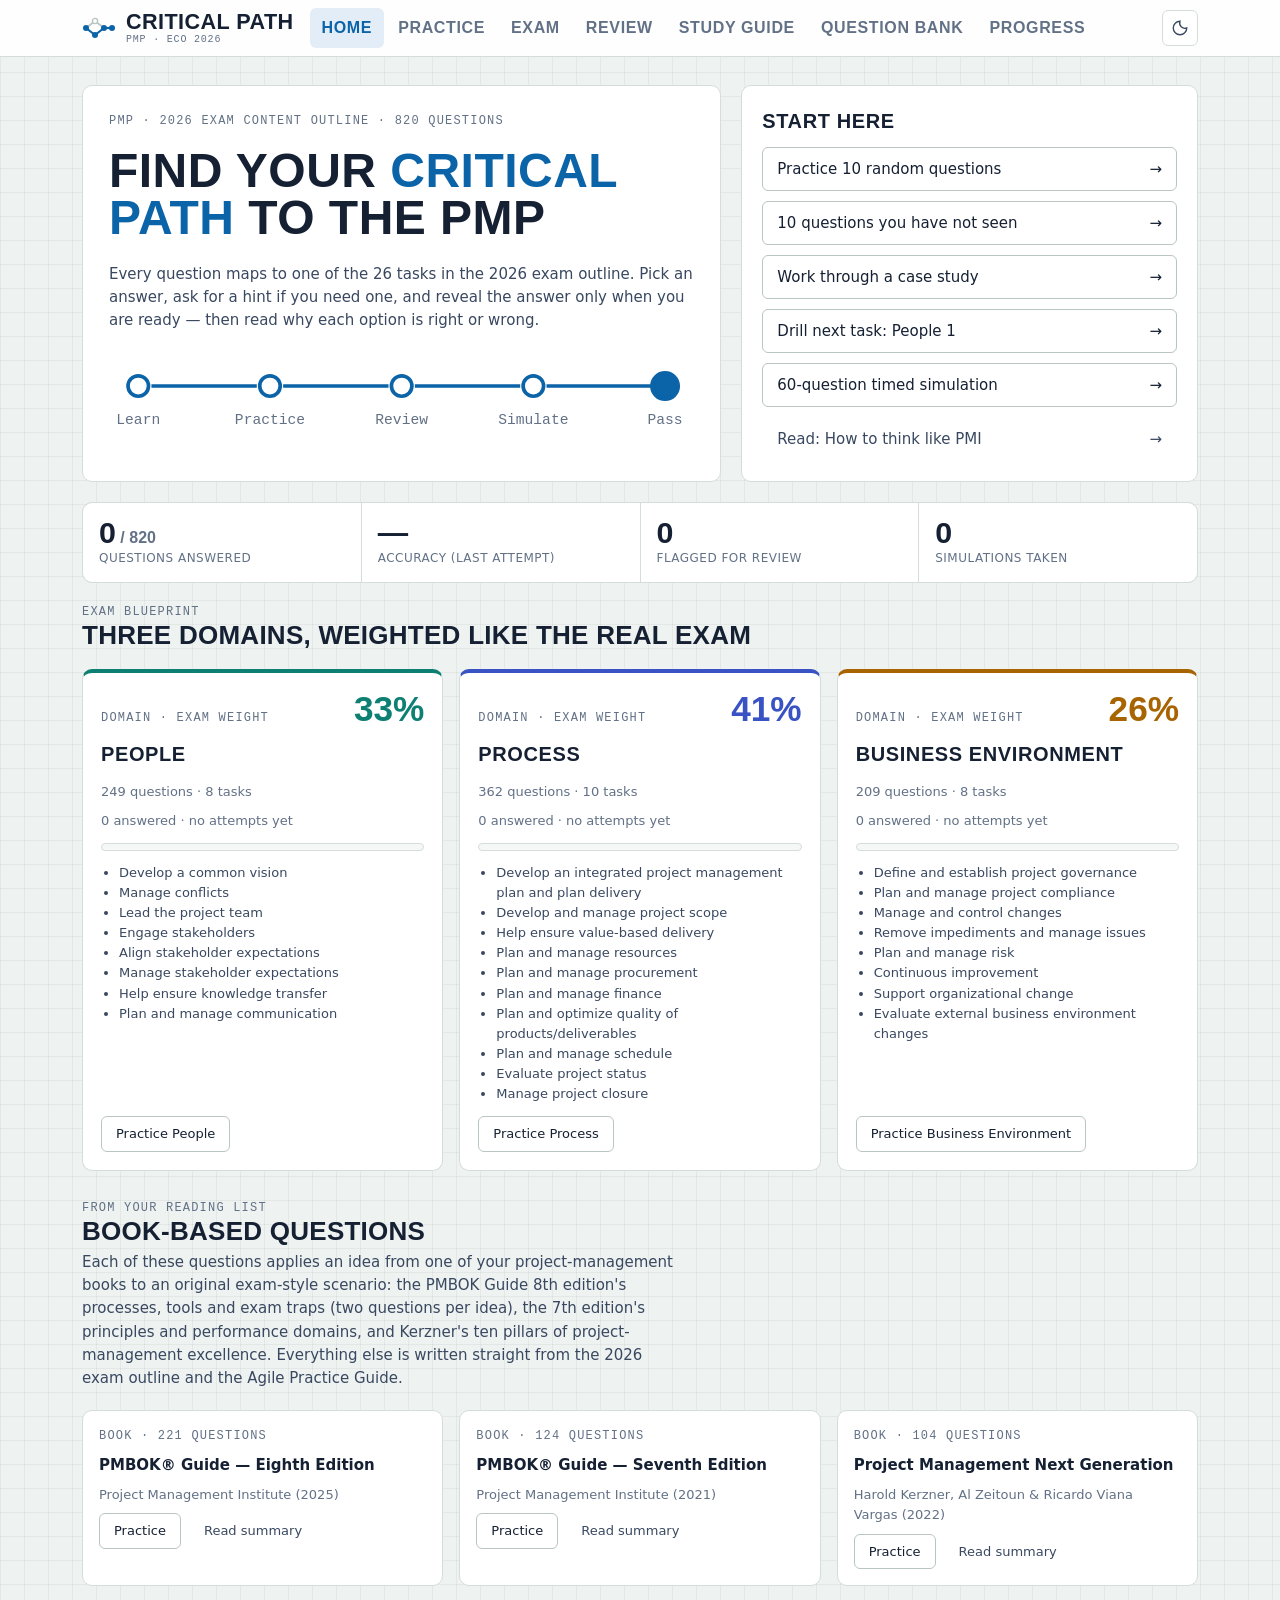
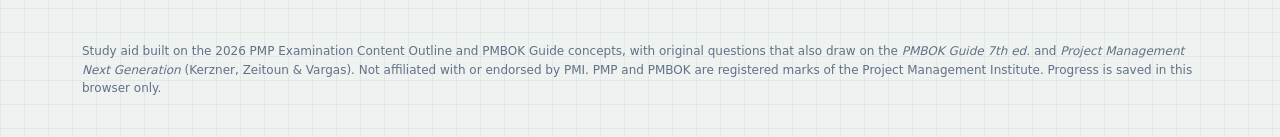
==== commit 8cd4acc4: "Add files via upload" ====
--- a/index.html
+++ b/index.html
@@ -4,7 +4,7 @@
 <meta charset="utf-8">
 <meta name="viewport" content="width=device-width, initial-scale=1, viewport-fit=cover">
 <title>PMP Critical Path</title>
-<meta name="description" content="300 PMP practice questions mapped to the 2026 Exam Content Outline, with hints, reveal-on-demand answers, explanations, exam simulation, and a study guide.">
+<meta name="description" content="820 PMP practice questions mapped to the 2026 Exam Content Outline, including 220 on the PMBOK Guide 8th edition, with hints, reveal-on-demand answers, explanations, exam simulation, and a study guide.">
 <link rel="preconnect" href="https://fonts.googleapis.com">
 <link rel="preconnect" href="https://fonts.gstatic.com" crossorigin>
 <link rel="stylesheet" href="https://fonts.googleapis.com/css2?family=Barlow+Condensed:wght@500;600;700&family=IBM+Plex+Mono:wght@400;500&family=IBM+Plex+Sans:ital,wght@0,400;0,500;0,600;1,400&display=swap">
@@ -526,7 +526,7 @@
 <div class="toast" id="toast" role="status" aria-live="polite" hidden></div>
 <script>
 /* Generated by scripts/build.py — edit questions/*.json instead. */
-window.PMP_META = {"eco": {"People": ["1. Develop a common vision", "2. Manage conflicts", "3. Lead the project team", "4. Engage stakeholders", "5. Align stakeholder expectations", "6. Manage stakeholder expectations", "7. Help ensure knowledge transfer", "8. Plan and manage communication"], "Process": ["1. Develop an integrated project management plan and plan delivery", "2. Develop and manage project scope", "3. Help ensure value-based delivery", "4. Plan and manage resources", "5. Plan and manage procurement", "6. Plan and manage finance", "7. Plan and optimize quality of products/deliverables", "8. Plan and manage schedule", "9. Evaluate project status", "10. Manage project closure"], "Business Environment": ["1. Define and establish project governance", "2. Plan and manage project compliance", "3. Manage and control changes", "4. Remove impediments and manage issues", "5. Plan and manage risk", "6. Continuous improvement", "7. Support organizational change", "8. Evaluate external business environment changes"]}, "weights": {"People": 33, "Process": 41, "Business Environment": 26}, "count": 600};
+window.PMP_META = {"eco": {"People": ["1. Develop a common vision", "2. Manage conflicts", "3. Lead the project team", "4. Engage stakeholders", "5. Align stakeholder expectations", "6. Manage stakeholder expectations", "7. Help ensure knowledge transfer", "8. Plan and manage communication"], "Process": ["1. Develop an integrated project management plan and plan delivery", "2. Develop and manage project scope", "3. Help ensure value-based delivery", "4. Plan and manage resources", "5. Plan and manage procurement", "6. Plan and manage finance", "7. Plan and optimize quality of products/deliverables", "8. Plan and manage schedule", "9. Evaluate project status", "10. Manage project closure"], "Business Environment": ["1. Define and establish project governance", "2. Plan and manage project compliance", "3. Manage and control changes", "4. Remove impediments and manage issues", "5. Plan and manage risk", "6. Continuous improvement", "7. Support organizational change", "8. Evaluate external business environment changes"]}, "weights": {"People": 33, "Process": 41, "Business Environment": 26}, "count": 820};
 window.PMP_QUESTIONS = [
 {
 "id": "PEO-001",
@@ -7940,6 +7940,1923 @@
 "servant leadership"
 ],
 "caseId": "CS-09"
+},
+{
+"id": "PEO-199",
+"domain": "People",
+"task": "7. Help ensure knowledge transfer",
+"approach": "Agile",
+"difficulty": "Medium",
+"type": "single",
+"topic": "Overlooked process assets",
+"source": "Book: PMBOK Guide 8th ed. (PMI, 2025) — Organizational process assets",
+"question": "Mirelle Insurance formed a new agile team to modernize its claims portal. The team spent its first two sprints designing its own release checklist and incident-review format. At the third sprint review, the operations manager blocks the release: it skipped two steps in the company's mandatory deployment procedure, and an incident the team just hit had already been documented, with a fix, in the company's knowledge base. What is the MOST likely root cause of this situation?",
+"options": [
+"The team did not learn the organization's established processes and stored lessons early on",
+"The team did not analyze outside conditions such as industry standards before its first sprint",
+"The team did not log its process choices as assumptions and confirm them with the product owner",
+"The team did not baseline its release checklist and route later changes through change control"
+],
+"answer": [
+0
+],
+"hint": "Distinguish between what the organization itself owns and maintains and what sits in the wider environment around the project.",
+"why": "The deployment procedure and the knowledge base of past incidents are organizational process assets: processes, procedures and knowledge repositories owned by the performing organization. Because OPAs differ from one organization to the next, a new team should learn them at the outset and tailor them rather than reinvent them. The team's failure to do so caused both the blocked release and the repeated incident. The strongest distractor, overlooking outside conditions such as industry standards, describes enterprise environmental factors; nothing in the scenario points to an external condition. Assumption logging and baselining do not explain why existing internal assets were missed.",
+"how": "When a team reinvents or violates something the organization already owns, such as a procedure, template or lessons-learned entry, the root cause is failing to identify and use OPAs early. Point new teams to process assets and knowledge repositories during onboarding.",
+"optionNotes": [
+"Correct — The mandatory procedure and the incident knowledge base are OPAs; learning them early would have prevented both problems.",
+"Incorrect — Industry standards are environmental factors; the missed items here are the company's own procedure and knowledge base.",
+"Incorrect — Assumptions are unverified beliefs; the procedure and documented fix were known assets the team simply did not consult.",
+"Incorrect — Baselining controls the team's own documents; it would not have revealed the company's procedure or past incidents."
+],
+"deepDive": "PMBOK 8 treats knowledge as an asset that projects both draw on and contribute to. Lessons-learned repositories, incident databases, historical estimates and procedure libraries are OPAs that carry knowledge from earlier work into new teams. Agile teams sometimes assume self-organization means designing every practice from scratch, but self-organizing teams still work within the organization's governance and should tailor existing assets. Predictive projects typically review OPAs during planning; agile teams can do so during team formation, chartering and early refinement. The PM or agile coach can ease knowledge transfer by pairing new teams with operations staff. The common trap is mistaking internal assets for environmental conditions, or ignoring them entirely.",
+"tags": [
+"OPA",
+"knowledge transfer",
+"lessons learned",
+"onboarding",
+"agile",
+"pmbok8"
+]
+},
+{
+"id": "PEO-200",
+"domain": "People",
+"task": "3. Lead the project team",
+"approach": "Hybrid",
+"difficulty": "Hard",
+"type": "single",
+"topic": "Authority in a projectized firm",
+"source": "Book: PMBOK Guide 8th ed. (PMI, 2025) — Influences of organizational structures on projects",
+"question": "Tarnhollow Shipworks organizes all of its work around vessel builds. Each build has its own dedicated staff, budget and leader, and people move to a new build only when the current one is delivered. Tomas leads a hybrid build in which the design cell works in two-week iterations while hull fabrication follows a predictive schedule. A welding supervisor's repeated late arrivals are now delaying hull work, and his annual performance review is due next week. How should Tomas handle this?",
+"options": [
+"Refer both the attendance issue and the review to the welding department manager who oversees welders",
+"Raise the attendance problem with the supervisor directly and complete the performance review himself",
+"Ask the sponsor to conduct the review, since personnel decisions sit above the leader of a single build",
+"Pass the review to human resources and record the schedule impact of the late arrivals in the issue log"
+],
+"answer": [
+1
+],
+"hint": "Identify the organizational structure first, then consider who holds authority over people in that structure.",
+"why": "Dedicated staff who move only between builds, plus a leader who controls the budget, describe a project-oriented structure. In that structure there is no functional manager behind the team; the project manager holds authority over team members, including addressing performance problems and conducting evaluations. Tomas should deal with the attendance issue himself and complete the review, documenting the impact on the hull schedule. The strongest distractor, sending it to a welding department manager, assumes a matrix in which staff keep a functional home; here no such department exists. Pushing the review up to the sponsor or across to HR abdicates authority the structure gives Tomas, although HR can still advise on policy.",
+"how": "In a project-oriented structure the PM holds the authority a functional manager would hold elsewhere, including team performance management. Identify the structure first, then act within its authority rather than escalating or delegating.",
+"optionNotes": [
+"Incorrect — This assumes a matrix with a functional home; at this shipyard staff belong to their build, not to a welding department.",
+"Correct — In a project-oriented structure the PM manages the team's performance directly, including corrective conversations and reviews.",
+"Incorrect — The sponsor funds and supports the build; day-to-day personnel management sits with the build leader in this structure.",
+"Incorrect — HR may advise on policy, but handing off the review abdicates authority that a project-oriented structure gives the PM."
+],
+"deepDive": "Leading the team in PMBOK 8 includes setting expectations, giving feedback and addressing performance early. How much formal authority the PM has to do so depends on the structure: in functional and matrix organizations the functional manager usually owns appraisals and the PM supplies input, while in project-oriented organizations the PM owns them. Hybrid delivery does not change reporting lines; the iterative design cell and the predictive hull crew both belong to the build. Agile teams favor peer feedback and self-management, but chronic attendance problems still call for a direct conversation with the person concerned. The common trap is defaulting to a functional manager or HR when the scenario signals full PM authority.",
+"tags": [
+"projectized",
+"performance management",
+"team leadership",
+"PM authority",
+"hybrid",
+"pmbok8"
+]
+},
+{
+"id": "PEO-201",
+"domain": "People",
+"task": "2. Manage conflicts",
+"approach": "Predictive",
+"difficulty": "Medium",
+"type": "single",
+"topic": "Conflict between subcontractors",
+"source": "Book: PMBOK Guide 8th ed. (PMI, 2025) — Principle: Be an accountable leader",
+"question": "On a hotel construction project, the electrical and mechanical subcontractors have argued for weeks over routing in shared ceiling spaces. The dispute has escalated: crews are reworking each other's installations, and a fire inspection failed last week. Each foreman insists his contract supports his position. What should the project manager do?",
+"options": [
+"Direct both firms to follow the original drawings and enforce the penalty clauses in each contract",
+"Give the two foremen time to settle the routing between themselves, since they know the work best",
+"Bring both foremen together to uncover the root cause and agree on a coordinated routing plan",
+"Assign the site engineer to decide the routing and report the outcome to the PM at week's end"
+],
+"answer": [
+2
+],
+"hint": "Weigh each option by whether it leaves both firms committed to the outcome once the PM steps away.",
+"why": "An accountable leader addresses harmful conflict directly and collaboratively, facilitating dialogue to find root causes and reach an agreed solution. The routing dispute has already caused rework and a failed fire inspection, so the PM cannot wait. Bringing both foremen together to uncover the cause and agree on a coordinated routing plan resolves the problem and builds commitment from both firms. The strongest distractor, directing both firms to follow the original drawings and enforcing penalties, is forcing: it may stop the argument, but if the drawings leave the shared ceiling space unresolved, the clash will recur. Leaving it to the foremen is withdrawal at the wrong time, and delegating it sidesteps the PM's accountability.",
+"how": "When conflict is harming deliverables, step in and facilitate collaborative problem solving aimed at the root cause. Forcing, withdrawing or delegating may stop symptoms but rarely resolves the underlying problem.",
+"optionNotes": [
+"Incorrect — Enforcing contract terms is forcing; it may stop the argument briefly but leaves the coordination problem unsolved.",
+"Incorrect — The conflict is already damaging work and inspections; leaving it to the parties is withdrawal at the wrong time.",
+"Correct — Facilitated problem solving addresses the root cause and builds a solution both firms accept, protecting quality and progress.",
+"Incorrect — Delegating an escalating conflict sidesteps the PM's accountability, and an imposed ruling may not address underlying causes."
+],
+"deepDive": "PMBOK 8's Be an accountable leader principle expects project managers to own outcomes, including the health of relationships among contributors. Conflict-resolution approaches include withdrawing, smoothing, compromising, forcing and collaborating or problem solving; collaboration is usually preferred when the issue matters and time allows a joint solution. Contract terms remain relevant, but disputes that affect coordination are often better settled through facilitated problem solving before claims are invoked. In agile teams, similar conflicts surface in retrospectives or working-agreement sessions. The common trap is reaching for contract enforcement because the parties are vendors, or delegating the conflict because the PM is busy; both leave the root cause untouched.",
+"tags": [
+"conflict management",
+"subcontractors",
+"collaboration",
+"accountable leader",
+"predictive",
+"pmbok8"
+]
+},
+{
+"id": "PEO-202",
+"domain": "People",
+"task": "2. Manage conflicts",
+"approach": "Agile",
+"difficulty": "Hard",
+"type": "single",
+"topic": "Recovering from conflict avoidance",
+"source": "Book: PMBOK Guide 8th ed. (PMI, 2025) — Principle: Be an accountable leader",
+"question": "Two vendor scrum teams at Sablewood Payments are building separate services that must share one payments API. For three sprints they have argued over field formats, and the project manager has told them to settle it between themselves. Integration builds now fail daily, the last sprint goal was missed, and each vendor's account manager cites a clause in its own statement of work. What should the project manager do now?",
+"options": [
+"Direct both teams to use the API format in whichever statement of work was signed first",
+"Have each team change half of its disputed fields so that both give up an equal amount",
+"Bring both teams together to find why their formats clash and agree on a single interface",
+"Ask the lead architect to choose a format and inform both teams before the next sprint starts"
+],
+"answer": [
+2
+],
+"hint": "The hands-off approach has run its course; pick the response most likely to produce an outcome that lasts.",
+"why": "The PM's earlier withdrawal let the conflict escalate until it began damaging deliverables: failing builds and a missed sprint goal. An accountable leader now addresses it directly by facilitating collaborative problem solving that uncovers why the formats clash and produces one interface both teams accept and will maintain. The strongest distractor, having each team change half its fields, is compromise: it looks fair, but it produces a design based on bargaining rather than on what the integration needs, and neither team owns the result. Enforcing the earliest statement of work is forcing, and handing the choice to the architect delegates the conflict and imposes a ruling.",
+"how": "When avoidance has let a conflict grow until it harms delivery, step in and facilitate collaborative problem solving focused on the root cause. Prefer solutions both parties own over split-the-difference deals or imposed rulings.",
+"optionNotes": [
+"Incorrect — Picking a winner by contract date is forcing; it ignores whether that format actually fits the integration's needs.",
+"Incorrect — Splitting the fields is compromise; it trades design quality for apparent fairness, and neither team owns the result.",
+"Correct — Facilitated problem solving finds the root cause and yields an interface both vendor teams accept and will support.",
+"Incorrect — Handing the choice to the architect delegates the conflict and imposes a ruling without the teams' commitment."
+],
+"deepDive": "PMBOK 8 expects accountable leaders to engage with conflict before it damages value. In agile multi-team settings, interface disputes are common and are often resolved through joint design sessions, shared working agreements or contract tests that both teams own. Withdrawal can be acceptable for minor issues or as a short cooling-off step, but not once a conflict blocks delivery. Compromise suits situations where a quick, partial outcome is acceptable and both sides hold equal power; it is weaker when the technical solution must be coherent. Vendor contracts still matter, yet invoking clauses usually hardens positions. The common trap is reaching for the contract or a third-party ruling instead of facilitating the conversation.",
+"tags": [
+"conflict management",
+"vendor teams",
+"collaboration",
+"accountable leader",
+"agile",
+"pmbok8"
+]
+},
+{
+"id": "PEO-203",
+"domain": "People",
+"task": "6. Manage stakeholder expectations",
+"approach": "Predictive",
+"difficulty": "Medium",
+"type": "single",
+"topic": "Settling a disputed change",
+"source": "Book: PMBOK Guide 8th ed. (PMI, 2025) — Guide: Change log",
+"question": "On Redwick Construction's predictive build of a medical office, the clinic owner's facilities manager is angry that the plumbing rough-in does not relocate two exam-room sinks. He insists the change control board approved the move last month and threatens to delay the owner's next progress payment. The site superintendent recalls the request being discussed but not approved. What should the project manager do FIRST?",
+"options": [
+"Show him the approved construction drawings, which reflect the current plumbing layout",
+"Check the change log for the decision recorded on the sink request and share it",
+"Submit a new change request for the sinks so the board can rule on it again",
+"Escalate the dispute to the sponsor, who chairs the change control board"
+],
+"answer": [
+1
+],
+"hint": "Two memories conflict. Start with facts the project already holds before asking anyone to decide anything new.",
+"why": "The change log records every change request with its status and decision (approved, rejected or deferred), so it is the authoritative way to settle what the board decided. Checking it first replaces competing memories with a record, and the PM can then manage the facilities manager's expectations from facts. The strongest distractor, the approved drawings, reflects only changes already incorporated; if the move was approved recently, the drawings may simply lag, so they cannot prove what the board decided. Resubmitting or escalating comes only after the facts are known.",
+"how": "When people disagree about whether a change was approved, consult the change log before acting. Baselines and drawings show what has been incorporated, which can lag behind decisions.",
+"optionNotes": [
+"Incorrect — Drawings show only incorporated changes; an approved move not yet reflected would look the same as a rejected one.",
+"Correct — The change log records each request's status and decision, so it settles what the board actually decided.",
+"Incorrect — Resubmitting may be needed later, but doing it first ignores whether the board already approved the move.",
+"Incorrect — Escalation is premature; the PM can establish the facts from project records before involving the sponsor."
+],
+"deepDive": "In PMBOK 8, the change log is a project document that tracks each change request from submission to decision, alongside its impact analysis and approver. It supports stakeholder engagement as much as control: when a client disputes a decision, a clear record defuses the conflict and lets the PM reset expectations without blame. Predictive projects tie the change log to formal change control and baseline updates; agile teams handle most changes through backlog reprioritization but still log changes to contractual scope or release commitments. If the record turns out to be unclear, the PM fixes the process as well as the dispute. The common trap is treating current drawings or plans as proof of what was approved.",
+"tags": [
+"change log",
+"change control",
+"stakeholder expectations",
+"predictive",
+"pmbok8"
+]
+},
+{
+"id": "PEO-204",
+"domain": "People",
+"task": "7. Help ensure knowledge transfer",
+"approach": "Hybrid",
+"difficulty": "Medium",
+"type": "single",
+"topic": "Lessons learned register vs plan",
+"source": "Book: PMBOK Guide 8th ed. (PMI, 2025) — Manage project knowledge; Lessons learned register",
+"question": "Midway through a hybrid hospital-wing renovation, the project manager resolves a recurring conflict between the design-build contractor and the infection-control team by introducing a joint daily check-in. Both groups say the approach works and could help on the next two phases and on future projects. What should the project manager do with this knowledge?",
+"options": [
+"Update the knowledge management plan to describe the joint check-in approach.",
+"Add it to the risk register as a planned response to future conflicts.",
+"Note it for inclusion in the lessons archive during project closure.",
+"Capture it in the lessons learned register now so others can apply it."
+],
+"answer": [
+3
+],
+"hint": "Consider who could benefit from this approach, and when, before choosing where it belongs.",
+"why": "The joint check-in is new, proven knowledge that the next two phases and future projects can use. The lessons learned register is updated throughout the project, so capturing the approach now makes it available while it is fresh and relevant. The strongest distractor is updating the knowledge management plan: that plan describes how knowledge will be identified, captured and shared, but it is not where individual lessons are recorded. Deferring to the closing archive risks losing detail and denies the later phases the benefit, and the risk register is for uncertain future events, not a solved problem.",
+"how": "Record lessons in the lessons learned register as they emerge, not only at closure. Plans describe how things are managed; registers and logs hold the actual content.",
+"optionNotes": [
+"Incorrect — The knowledge management plan describes how knowledge will be managed; it is not where specific lessons are recorded.",
+"Incorrect — The conflict is already resolved; the risk register tracks uncertain future events, not knowledge gained from a solved problem.",
+"Incorrect — Waiting until closure risks losing detail and keeps the next phases of this project from benefiting now.",
+"Correct — The lessons learned register is updated throughout the project, so the insight is available to later phases and other projects."
+],
+"deepDive": "PMBOK 8 treats knowledge management as continuous: explicit knowledge is captured in artifacts such as the lessons learned register, while tacit knowledge spreads through conversation, communities of practice and joint work. At closure, the register is transferred to the organization's lessons learned repository as an organizational process asset update. Agile teams generate lessons every iteration through retrospectives and apply them immediately; predictive projects should not wait for a final review either. In a hybrid project, a lesson from one phase can change how the next phase is planned. The trap is confusing the plan, which says how, with the register, which holds what, or treating closure as the only time to capture knowledge.",
+"tags": [
+"lessons learned register",
+"knowledge management",
+"hybrid",
+"pmbok8"
+]
+},
+{
+"id": "PEO-205",
+"domain": "People",
+"task": "7. Help ensure knowledge transfer",
+"approach": "Agile",
+"difficulty": "Medium",
+"type": "single",
+"topic": "Sharing a lesson across teams",
+"source": "Book: PMBOK Guide 8th ed. (PMI, 2025) — Manage project knowledge; Lessons learned register",
+"question": "Quillon Freight's data-platform program has four agile teams. In sprint 6, one team finds a way to work within a large carrier's API rate limits that cuts failed shipment updates by 80 percent. Two other teams in the program start integrating with the same carrier next quarter. The team's scrum master proposes adding a section describing the technique to the program's knowledge management plan. What should the project manager advise?",
+"options": [
+"Approve the update so the plan describes the technique for the other teams to follow.",
+"Log the technique in the lessons learned register now and share it with the teams.",
+"Hold the technique for the release retrospective, when lessons are reviewed together.",
+"Add the technique to the team's working agreement so members apply it the same way."
+],
+"answer": [
+1
+],
+"hint": "Decide whether the scrum master's proposal stores the knowledge itself or describes how knowledge is handled, and think about who needs it next quarter.",
+"why": "The rate-limit technique is specific, newly gained knowledge that two other teams will need next quarter. It belongs in the lessons learned register now, and sharing it actively, for example at a program sync or a community of practice, gets it to the teams that will use it. The strongest distractor is approving the knowledge management plan update: the plan defines how knowledge is captured and shared across the program, not the content of individual lessons, so loading techniques into it confuses the approach with the knowledge. Waiting for the release retrospective risks losing detail, and a team working agreement covers team norms, not technical lessons for other teams.",
+"how": "Capture knowledge in the lessons learned register as soon as it emerges and push it to those who need it. Keep management plans for describing the approach, and working agreements for team norms.",
+"optionNotes": [
+"Incorrect — The knowledge management plan describes how knowledge is handled across the program; it is not where specific lessons are stored.",
+"Correct — Logging the lesson now and sharing it gets proven knowledge to the teams that need it before their integration starts.",
+"Incorrect — Deferring capture risks losing detail and leaves the other teams without the technique when they need it.",
+"Incorrect — A working agreement records how this team works together; it does not carry technical lessons to other teams."
+],
+"deepDive": "PMBOK 8 frames knowledge management as an ongoing activity that blends explicit knowledge, recorded in artifacts such as the lessons learned register, with tacit knowledge shared between people. Agile teams surface lessons every sprint in retrospectives, but a retrospective improves one team; spreading the benefit across a program needs a shared record and deliberate sharing, such as a community of practice or a demo at a program sync. Predictive projects follow the same rule: capture as you go, not only at closure. At the end, the register feeds the organization's lessons learned repository. The trap is putting content into a plan, which should describe the approach, or into a team-only artifact.",
+"tags": [
+"lessons learned register",
+"knowledge transfer",
+"scaled agile",
+"pmbok8"
+]
+},
+{
+"id": "PEO-206",
+"domain": "People",
+"task": "3. Lead the project team",
+"approach": "Agile",
+"difficulty": "Medium",
+"type": "single",
+"topic": "Autocratic decision under urgency",
+"source": "Book: PMBOK Guide 8th ed. (PMI, 2025) — Assess and implement changes; Autocratic decision-making",
+"question": "A defect in a pharmacy chain's newly released refill service is corrupting prescription records, and the next batch run starts in 20 minutes. The agile team is evenly split between rolling back and applying a hotfix, and both options have been clearly explained. Which decision-making approach should the project manager use?",
+"options": [
+"Have one accountable person decide now, after hearing both proposals.",
+"Keep the discussion going until every developer can support one option.",
+"Facilitate a quick multicriteria analysis that weights risk, effort and impact.",
+"Call a team vote and adopt whichever option receives the most support."
+],
+"answer": [
+0
+],
+"hint": "Weigh how much time each method needs against the 20 minutes left before more records are corrupted.",
+"why": "Records are being corrupted now, the next batch run is 20 minutes away, the team is evenly split and both options are already understood. In that situation the right method is a fast decision by one accountable person after hearing both proposals, because the cost of delay outweighs the benefits of broad agreement. The strongest distractor is a quick multicriteria analysis: it is a sound structured technique, but weighting criteria and scoring options takes deliberation the team does not have. Consensus may never arrive before the run, and a vote in an evenly split team risks a stalled or contested outcome.",
+"how": "Default to collaborative decision-making, but when harm is imminent, the options are clear and the group is deadlocked, have one accountable person decide quickly. Revisit the decision with the team once the emergency is contained.",
+"optionNotes": [
+"Correct — When harm is imminent and the group is deadlocked, an autocratic decision by an accountable person is appropriate.",
+"Incorrect — Consensus is the usual default for team decisions, but it is too slow while records are being corrupted.",
+"Incorrect — Multicriteria analysis is sound but needs deliberation the team does not have before the batch run.",
+"Incorrect — With the team evenly split, a vote is likely to stall or yield a narrow, contested result while damage continues."
+],
+"deepDive": "PMBOK 8 describes several decision-making methods: unanimity or consensus, majority and plurality voting, autocratic decisions and multicriteria decision analysis. Agile values favor team-based decisions because they build commitment, but servant leadership also means being decisive when the situation demands it. After the emergency, the team can review the decision in a retrospective and agree how similar incidents will be handled, for example by defining rollback criteria in advance. Predictive projects face the same trade-off during safety or production incidents. The trap is applying the usual best practice regardless of context: collaborative methods are better only when time allows them to work.",
+"tags": [
+"decision-making",
+"autocratic",
+"incident",
+"servant leadership",
+"pmbok8"
+]
+},
+{
+"id": "PEO-207",
+"domain": "People",
+"task": "3. Lead the project team",
+"approach": "Predictive",
+"difficulty": "Medium",
+"type": "single",
+"topic": "Deciding under a hard deadline",
+"source": "Book: PMBOK Guide 8th ed. (PMI, 2025) — Assess and implement changes; Autocratic decision-making",
+"question": "Brassfield Events is producing a one-night outdoor concert under a predictive plan, and the project manager has authority over show-day operations. Forty minutes before the gates were due to open, the main generator failed. The crew leads split evenly between running the show on the backup generator with reduced lighting and delaying the gates by an hour while a replacement arrived; both options and their trade-offs were clear. The project manager asked the leads to keep talking until they agreed. They were still split when the gate deadline passed, and the late start triggered penalties in the venue contract. In the post-event review, what should the project manager have done?",
+"options": [
+"Decided between the two options personally once both had been clearly explained.",
+"Called a vote among the crew leads and adopted whichever option had the majority.",
+"Used a weighted scoring matrix to compare the cost, risk and audience impact of each.",
+"Escalated the choice to the event sponsor, who signed the contract with the venue."
+],
+"answer": [
+0
+],
+"hint": "Compare how much time each decision method needs with how much time the crew actually had.",
+"why": "Collaborative decisions are the default, but here the deadline was minutes away, both options were understood and the leads were evenly split, so seeking agreement consumed the time the decision needed. The project manager, who held authority over show-day operations, should have listened to both proposals and then decided, accepting accountability for the call. The strongest distractor is a vote: it is faster than consensus, but with the leads split evenly it was likely to tie or produce a narrow, contested result. A weighted scoring matrix is a good method when time allows, and escalating to the sponsor would have added delay to a decision already within the project manager's authority.",
+"how": "Match the decision method to the time available: use consensus or structured analysis when there is time, and a fast decision by the accountable person when delay causes harm and the group is deadlocked.",
+"optionNotes": [
+"Correct — With minutes left, clear options and a deadlocked group, the accountable leader deciding quickly would have avoided the penalty.",
+"Incorrect — A vote among evenly split leads is likely to tie or leave a contested result, and it still uses scarce minutes.",
+"Incorrect — Weighted scoring is sound when time allows, but building and scoring a matrix needs time the crew did not have.",
+"Incorrect — The decision was within the project manager's authority; escalating would have added delay before the gate deadline."
+],
+"deepDive": "PMBOK 8 presents decision-making methods along a spectrum from autocratic to unanimous, each with trade-offs in speed, quality and commitment. Collaborative methods build buy-in and usually improve decisions, which is why they are the default in both agile and predictive teams. Urgency changes the balance: when the cost of delay is high and the options are already understood, one accountable person deciding is appropriate. Good leaders then explain the decision and invite the team to review it, which preserves trust. Planning helps too: contingency plans with pre-agreed triggers, such as a backup-power fallback, make such moments less contentious. The trap is treating consensus as always best.",
+"tags": [
+"decision-making",
+"autocratic",
+"leadership",
+"contingency",
+"pmbok8"
+]
+},
+{
+"id": "PEO-208",
+"domain": "People",
+"task": "5. Align stakeholder expectations",
+"approach": "Predictive",
+"difficulty": "Hard",
+"type": "single",
+"topic": "Reconciling contradictory requirements",
+"source": "Book: PMBOK Guide 8th ed. (PMI, 2025) — Elicit and analyze requirements",
+"question": "Mossbank Water is replacing its customer billing system under a predictive plan. Over three weeks, the business analyst interviewed finance, customer service and field operations separately and compiled 180 requirements into a traceability matrix. At the requirements review, each group objects to items the others submitted, and several directly contradict each other, such as when a meter reading may be estimated. The sponsor wants the requirements baselined next month. What should the project manager do NEXT?",
+"options": [
+"Baseline the requirements that are agreed and send the contested ones through change control.",
+"Bring the three groups together in a facilitated workshop to resolve the disputed items.",
+"Ask the sponsor to rule on each contested requirement before the baseline date arrives.",
+"Hold follow-up interviews with each group to clarify the reasoning behind its requirements."
+],
+"answer": [
+1
+],
+"hint": "Think about why the contradictions survived three weeks of elicitation, and whether the next step removes that cause or only routes around it.",
+"why": "The contradictions exist because each group was heard in isolation; nobody has yet reconciled their needs. Before baselining or escalating, the PM should bring finance, customer service and field operations together in a facilitated workshop, where a neutral facilitator surfaces each conflict (for example, when a reading may be estimated), explores the interests behind it and drives agreement. The strongest distractor, asking the sponsor to rule, is a valid escalation path, but only for items the groups cannot settle themselves; going straight to the sponsor imposes answers, weakens buy-in and treats an elicitation gap as a governance decision. Baselining now would freeze known contradictions into the scope, and more separate interviews would repeat the original cause.",
+"how": "When separately gathered requirements collide, fix the elicitation gap first: get the conflicting groups into one facilitated session to reconcile needs, then document and baseline, escalating only what they cannot settle.",
+"optionNotes": [
+"Incorrect — Baselining with known contradictions pushes the conflict into change control, where it becomes costly rework instead of an elicitation decision.",
+"Correct — A facilitated workshop puts the three groups in one room to surface the contradictions and reconcile them before the baseline.",
+"Incorrect — The sponsor is the escalation point if reconciliation fails; ruling first imposes answers and weakens the groups' buy-in.",
+"Incorrect — More separate interviews repeat the cause of the problem, because each group's reasoning still never meets the others'."
+],
+"deepDive": "Facilitated workshops, sometimes run as joint application design or requirements workshops, are PMBOK 8's go-to technique when cross-functional stakeholders must agree on requirements. A skilled facilitator keeps the session on interests rather than positions, records decisions and parks items that need escalation. In predictive work the reconciled set then goes into requirements documentation and the traceability matrix before the scope baseline; in agile work the same session would shape the product vision and backlog ordering. The trap here is procedural tidiness: baselining, escalating or re-interviewing all look orderly, but none of them lets the groups resolve the contradictions together.",
+"tags": [
+"facilitated workshops",
+"stakeholder alignment",
+"requirements conflict",
+"predictive",
+"pmbok8"
+]
+},
+{
+"id": "PEO-209",
+"domain": "People",
+"task": "5. Align stakeholder expectations",
+"approach": "Any",
+"difficulty": "Hard",
+"type": "single",
+"topic": "Nominal group technique",
+"source": "Book: PMBOK Guide 8th ed. (PMI, 2025) — Nominal group technique",
+"question": "A logistics firm must prioritize requirements for a new warehouse management system with twelve stakeholders in a single 90-minute session. In earlier meetings, two regional vice presidents dominated discussion while floor supervisors stayed quiet. The project manager needs a fair, ranked list by the end of the session. Which technique should the project manager use?",
+"options": [
+"Facilitated brainstorming, with the PM inviting each person to contribute ideas.",
+"Individual interviews with each stakeholder, followed by consolidation of results.",
+"Nominal group technique, combining silent idea writing with individual ranking.",
+"A Delphi process in which experts respond anonymously over several rounds."
+],
+"answer": [
+2
+],
+"hint": "The constraint is twofold: quiet voices must count as much as senior ones, and the ranked list must exist within 90 minutes.",
+"why": "Nominal group technique structures the meeting so every participant contributes equally: ideas are written silently, shared round-robin, briefly clarified, then ranked or voted on individually. That limits the vice presidents' influence and produces a prioritized list within one session. The strongest distractor, Delphi, also neutralizes dominance through anonymity, but it runs over several rounds of questionnaires and cannot finish in 90 minutes. Facilitated brainstorming still lets senior voices steer and produces no ranking, and individual interviews are fair but too slow to complete and consolidate in one session.",
+"how": "Dominant voices, one session and a need for a ranked list point to nominal group technique; dominance with time to spare and a need for anonymity point to Delphi; a cooperative group needing many ideas points to brainstorming.",
+"optionNotes": [
+"Incorrect — Open brainstorming, even when facilitated, still lets senior voices steer the group and does not produce a ranked list.",
+"Incorrect — Interviews give everyone a fair hearing, but they cannot be completed and consolidated within one 90-minute session.",
+"Correct — NGT has each person generate ideas silently, share them in turn and rank privately, limiting dominance and yielding priorities quickly.",
+"Incorrect — Delphi removes dominance through anonymity, but its multiple rounds take far longer than the single session available."
+],
+"deepDive": "PMBOK 8 lists nominal group technique among data-gathering and decision-making techniques. It adds structure to brainstorming: silent idea generation, round-robin sharing, clarification, then private ranking that is totaled into a priority list. It is not anonymous, since participants meet together, which separates it from Delphi, where a facilitator coordinates anonymous rounds. In agile settings similar dynamics appear in silent writing and dot voting during refinement and retrospectives. The common trap is assuming an energetic facilitator can neutralize hierarchy in an open discussion; structure, not encouragement, is what equalizes participation.",
+"tags": [
+"nominal group technique",
+"prioritization",
+"facilitation",
+"group dynamics",
+"pmbok8"
+]
+},
+{
+"id": "PEO-210",
+"domain": "People",
+"task": "3. Lead the project team",
+"approach": "Agile",
+"difficulty": "Hard",
+"type": "single",
+"topic": "Equalizing input in team prioritization",
+"source": "Book: PMBOK Guide 8th ed. (PMI, 2025) — Nominal group technique",
+"question": "At Orchid Lane Games, an agile team will use a one-hour session tomorrow to agree which five technical-debt items to tackle next quarter. Last week's session was an open discussion: the lead architect, Mateus, argued hard for his candidates, junior developers stayed silent, and the final list matched his proposal exactly. Two developers later told the project manager privately that they disagreed with it. How should the project manager, who facilitates the session, run it tomorrow?",
+"options": [
+"Ask the lead architect to speak last so that others share their views before he does.",
+"Gather each member's ranking anonymously and repeat rounds until the rankings converge.",
+"Hold an open discussion and close it with a fist-of-five vote on the leading proposal.",
+"Have members write ideas silently, share them in turn, then rank them individually."
+],
+"answer": [
+3
+],
+"hint": "Last week's problem was not a lack of invitations to speak. Ask which format changes the structure of the conversation and still ends with priorities inside the hour.",
+"why": "The team has already fallen into the trap: open discussion let the most senior voice set the priorities. Nominal group technique fixes the structure: each member writes candidates silently, ideas are shared round-robin and clarified, and everyone ranks privately, with the scores totaled into a team priority list within the hour. The strongest distractor, asking the architect to speak last, is a sensible facilitation habit, but the session stays an open debate that relies on juniors challenging him, and it still yields no individual ranking. Anonymous multi-round ranking resembles Delphi: fair, but slower and without the shared discussion the team needs. A fist-of-five on the leading proposal mostly tests support for the architect's list.",
+"how": "When hierarchy or strong personalities skew group priorities and the decision must happen in one session, structure the input: silent generation, round-robin sharing and private ranking (nominal group technique).",
+"optionNotes": [
+"Incorrect — Changing the speaking order helps a little, but the session stays an open debate and still produces no individual ranking.",
+"Incorrect — Anonymous multi-round ranking resembles Delphi: fair, but slow, and it skips the shared discussion the team needs in one session.",
+"Incorrect — A fist-of-five checks support for one proposal; it would mostly confirm the list the architect is already pushing.",
+"Correct — This is nominal group technique: silent writing, round-robin sharing and private ranking let every member's view count within the hour."
+],
+"deepDive": "Servant leadership in PMBOK 8 includes creating an environment where every team member can contribute, and psychological safety recurs as a driver of team performance. Structured facilitation techniques such as nominal group technique, silent brainstorming and dot voting reduce the pull of hierarchy and anchoring. Nominal group technique is not anonymous, because people share ideas openly in turn, but ranking is individual, so the result reflects the whole team. Delphi offers full anonymity at the cost of time and suits distributed experts better. The trap is believing a leader can fix dominance simply by asking quieter people to speak up.",
+"tags": [
+"nominal group technique",
+"facilitation",
+"psychological safety",
+"agile",
+"pmbok8"
+]
+},
+{
+"id": "PEO-211",
+"domain": "People",
+"task": "2. Manage conflicts",
+"approach": "Predictive",
+"difficulty": "Hard",
+"type": "single",
+"topic": "Work package boundary dispute",
+"source": "Book: PMBOK Guide 8th ed. (PMI, 2025) — Develop scope structure",
+"question": "On a predictive data-center build for Quarrystone Hosting, the electrical and mechanical subcontractors' site leads are arguing over who must install cable trays in the server hall. The electrical lead points to WBS package 3.4, Power distribution; the mechanical lead points to 2.6, Support structures. The responsibility assignment matrix names one owner for each package, and both leads are quoting the same approved WBS. The dispute is now delaying work in the hall. What should the project manager do?",
+"options": [
+"Agree the package boundaries with both leads and record them in the WBS dictionary.",
+"Refer the disagreement to the contracts team to handle as a subcontract claim.",
+"Update the responsibility assignment matrix so one subcontractor owns all cable trays.",
+"Have both subcontractors split the tray work evenly to keep the hall on schedule."
+],
+"answer": [
+0
+],
+"hint": "Two reasonable readings of the same baseline usually point to something it never spelled out. Resolve the dispute in a way that also removes its source.",
+"why": "Both leads read the same WBS in good faith; the conflict arises because package titles alone do not say what each package includes or when it is complete. The PM should use collaborative problem-solving: work with the two leads to decide where the cable trays belong and to define the boundaries and completion criteria of both packages, then record them in the WBS dictionary (part of the scope baseline, so the update goes through change control) so the dispute cannot recur. The strongest distractor, updating the RAM, settles who owns the trays, but it leaves package content and acceptance undefined, so the next ambiguous item triggers the same argument. Treating it as a contract claim escalates prematurely and adversarially, and splitting the work evenly is a compromise that ignores the root cause and blurs accountability.",
+"how": "In conflicts over who does what, look for the missing definition behind the disagreement; resolve it collaboratively and fix the artifact that should have held it, so the cause is removed and not just this instance.",
+"optionNotes": [
+"Correct — Agreeing the package boundaries resolves the dispute at its source, and the WBS dictionary records them for everyone.",
+"Incorrect — Treating it as a contract claim makes the dispute adversarial before the project has clarified what its own packages include.",
+"Incorrect — Reassigning the trays settles this one item; the packages still lack defined content and completion criteria.",
+"Incorrect — Splitting the work is a compromise that blurs accountability and leaves the undefined package boundaries in place."
+],
+"deepDive": "PMBOK 8 favors collaborative problem-solving as the conflict approach when time allows and the relationship matters, and it stresses addressing the underlying cause. Many scope disputes in predictive projects trace back to thin WBS dictionary entries: when the description of work, responsible party and acceptance criteria are written down, contractors and control account managers share one reading of each package. Because the dictionary is part of the scope baseline, clarifications go through change control. In agile work, the equivalent safeguards are clear acceptance criteria and a shared definition of done. The trap is settling the visible symptom, one disputed item, while leaving the ambiguity that caused it.",
+"tags": [
+"WBS dictionary",
+"conflict management",
+"scope baseline",
+"subcontractors",
+"predictive",
+"pmbok8"
+]
+},
+{
+"id": "PEO-212",
+"domain": "People",
+"task": "8. Plan and manage communication",
+"approach": "Hybrid",
+"difficulty": "Medium",
+"type": "multi",
+"topic": "Contents of a quality report",
+"source": "Book: PMBOK Guide 8th ed. (PMI, 2025) — Quality reports",
+"question": "Sablewood Analytics is delivering a freight-analytics platform to a regional shipping line using a hybrid approach: data migration follows a fixed plan, while three agile teams build dashboards. After a release with several data errors, the client's steering group asks for a quality update it can act on at its monthly meeting. Last month the project manager sent the full test-management export, and members said they could not tell what mattered. Which TWO elements should the project manager make sure the update contains? (Select two.)",
+"options": [
+"A complete export of all automated test results from the last three iterations",
+"The most significant quality issues and their effect on release readiness",
+"Velocity trends for each agile team across the last three iterations",
+"Recommended corrective actions and process improvements, each with an owner",
+"The change log of scope changes approved since the previous release"
+],
+"answer": [
+1,
+3
+],
+"hint": "Last month's message failed because it left the interpretation to the readers. Ask what a decision-maker needs that raw results do not provide.",
+"why": "The steering group needs a quality report: a decision-ready summary of significant quality issues and their impact, findings from quality control, and recommended corrective actions and improvements. The most significant issues tell the group what matters, and the owned recommendations tell it what to do, which is exactly what last month's export lacked. The strongest distractor is the full test export: it is accurate work performance data, but sending it again repeats last month's mistake. Velocity trends describe delivery pace rather than quality, and the change log lists scope changes, not quality problems.",
+"how": "Tailor communication to the decision the audience must make: for quality, summarize issues by impact and recommend actions (a quality report), keeping raw test data for the team and for drill-down.",
+"optionNotes": [
+"Incorrect — A full results export is raw work performance data; it repeats last month's problem of leaving interpretation to the readers.",
+"Correct — Highlighting the most significant issues and their effect on release readiness shows the group what matters.",
+"Incorrect — Velocity describes delivery pace, not product quality, and comparing teams' velocity invites misuse.",
+"Correct — Recommended corrective actions with owners give the group decisions it can act on, which is the core of a quality report.",
+"Incorrect — The change log tracks approved scope changes; it does not explain the data errors or what to do about them."
+],
+"deepDive": "PMBOK 8 emphasizes tailoring communication to stakeholders' needs and to the decisions they must make. A quality report packages findings from quality control, prioritized issues and recommendations for corrective action and improvement, often with trend visuals. In hybrid delivery the project manager may combine predictive test results from the migration with agile quality signals, such as escaped defects and definition-of-done compliance, into one view. Raw data stays available for drill-down, but it is not the message. The trap is believing that transparency means sending everything; communication succeeds only when the audience can understand and act on it.",
+"tags": [
+"quality report",
+"communication",
+"stakeholders",
+"hybrid",
+"multi-select",
+"pmbok8"
+]
+},
+{
+"id": "PEO-213",
+"domain": "People",
+"task": "5. Align stakeholder expectations",
+"approach": "Predictive",
+"difficulty": "Hard",
+"type": "single",
+"topic": "Rolling wave and PMO expectations",
+"source": "Book: PMBOK Guide 8th ed. (PMI, 2025) — Develop Schedule: rolling wave planning",
+"question": "Corbel Rail Partners is upgrading signaling along a 300-kilometer corridor over three years. Year one's design is complete, but the later segments depend on track surveys that will not finish for nine months. The PMO director insists that the integrated schedule show activity-level detail for all three years before next month's stage-gate review, saying that anything less looks unprofessional. How should the project manager respond?",
+"options": [
+"Build the three-year activity schedule from assumed survey results and flag the assumptions",
+"Ask the sponsor to exempt the project from the PMO's schedule standard until surveys end",
+"Present year one only, explaining that later segments can't be scheduled before the surveys",
+"Detail year one now and show later segments as milestones to refine after each survey"
+],
+"answer": [
+3
+],
+"hint": "Detail built on survey results nobody has yet will not survive contact with reality; think about what the PMO actually needs at the gate.",
+"why": "Rolling wave planning details near-term work while keeping later work at a higher level, such as milestones or planning packages, and elaborates it as information arrives. Year one is designed and can be scheduled at activity level; the later segments depend on surveys nine months away, so they belong in the schedule as summary milestones with defined points for refinement. That gives the PMO a complete, credible picture of the whole corridor for the gate. The strongest distractor, building the full schedule from assumed survey results, satisfies the request on paper but creates false precision and guaranteed rework. Seeking an exemption avoids the conversation, and showing year one alone leaves the gate with no view of the later years.",
+"how": "When a stakeholder demands full detail for work that depends on unknowns, offer a plan that is complete at the right level: detailed near-term work, summarized later work and explicit refinement points that show when detail will arrive.",
+"optionNotes": [
+"Incorrect — Detailing work from assumed survey results creates false precision that will need heavy rework once the surveys report.",
+"Incorrect — An exemption sidesteps the PMO's legitimate need for a complete view instead of offering one at the right level.",
+"Incorrect — Omitting the later years leaves the gate review with no view of the whole corridor, which the PMO reasonably needs.",
+"Correct — Rolling wave planning gives a complete picture: detail where it is known and milestones for later work, refined as surveys finish."
+],
+"deepDive": "Rolling wave planning is not only an agile habit; PMBOK 8 presents it as a schedule development technique that suits any long or uncertain effort. In predictive programs, distant work is often held in planning packages under control accounts, with milestone dates and summary estimates that become activities as each wave approaches. Aligning expectations means helping governance bodies see that this is deliberate planning, not missing planning, by showing when each wave will be detailed and how the summary figures were derived. The common trap is equating detail with quality; a fully detailed schedule built on assumptions can look professional while hiding large uncertainty.",
+"tags": [
+"rolling wave planning",
+"stakeholder expectations",
+"PMO",
+"planning packages",
+"pmbok8"
+]
+},
+{
+"id": "PEO-214",
+"domain": "People",
+"task": "8. Plan and manage communication",
+"approach": "Agile",
+"difficulty": "Medium",
+"type": "single",
+"topic": "Reporting performance to sponsors",
+"source": "Book: PMBOK Guide 8th ed. (PMI, 2025) — Monitor and Control Schedule: work performance information and reports",
+"question": "On an agile claims-portal program at Pellmoor Insurance, the project manager emailed the steering committee a full export of every backlog item with its status and story points. Two members replied that they still cannot tell whether the June release is at risk or whether they need to decide anything. What should the project manager do?",
+"options": [
+"Resend the export with a short glossary that explains each status field",
+"Invite the committee to each sprint review to inspect the working increment",
+"Compare progress with the release plan and summarize trend and forecast",
+"Ask the team to add a percent-complete field so each item shows its progress"
+],
+"answer": [
+2
+],
+"hint": "Ask what the committee's question really is, and whether more raw detail could ever answer it.",
+"why": "The export is work performance data: raw facts that do not tell the committee whether the June release is on track. Comparing progress with the release plan, for example as a burnup trend with a forecast completion date, turns the data into work performance information, and a short summary with any decisions needed packages it as a work performance report suited to the committee. The strongest distractor, inviting members to sprint reviews, is valuable for feedback on the product, but watching a demo still leaves them to work out the release forecast themselves. A glossary or a percent-complete field only makes the raw data more detailed.",
+"how": "Match the artifact to the audience's question: executives asking whether the work is on track and what is needed from them want information packaged as a report, not more data. Raw data with an explanation attached is still raw data.",
+"optionNotes": [
+"Incorrect — A glossary explains the columns but still leaves the committee to analyze the raw data themselves.",
+"Incorrect — Sprint reviews show the increment and invite feedback, but they do not answer whether the release date is at risk.",
+"Correct — Comparing progress with the release plan creates information, and a short summary packages it as a report the committee can act on.",
+"Incorrect — More detailed data is still data; percent complete per item does not show the trend or forecast for the release."
+],
+"deepDive": "In PMBOK 8 terms, the backlog export is work performance data, a burnup compared with the release plan is work performance information, and the summary for the steering committee is a work performance report. Agile teams often rely on information radiators, but those are designed for the team and close stakeholders; senior governance groups usually need a concise view of progress against plan, forecast, key risks and decisions required. Good communication planning agrees the format and frequency of such reports with the audience in advance. The trap is believing that transparency means sending everything; sharing raw data can hide the very message stakeholders need.",
+"tags": [
+"work performance reports",
+"communication",
+"agile",
+"burnup",
+"pmbok8"
+]
+},
+{
+"id": "PEO-215",
+"domain": "People",
+"task": "6. Manage stakeholder expectations",
+"approach": "Agile",
+"difficulty": "Hard",
+"type": "single",
+"topic": "Communicating estimate accuracy",
+"source": "Book: PMBOK Guide 8th ed. (PMI, 2025) — Estimate Costs: analogous estimating",
+"question": "Three weeks ago, with only a handful of epics defined, the project manager at Saltmarsh Edtech gave executives a cost figure for a new tutoring app by scaling the actual cost of a similar app the company built last year. The chief financial officer has now written the figure into next year's budget as a fixed commitment and asks the agile team to guarantee it. How should the project manager respond?",
+"options": [
+"Have the team estimate each epic in story points so the figure can be guaranteed",
+"Add a contingency margin to the figure so the team can safely commit to it",
+"Ask the PMO for a parametric estimate built on industry cost-per-feature data",
+"Explain the figure's likely range and agree when a refined estimate will follow"
+],
+"answer": [
+3
+],
+"hint": "Consider how the figure was produced and how much accuracy that method can honestly claim at this stage.",
+"why": "Scaling the actual cost of a similar past app is analogous estimating: fast and useful for early decisions, but less accurate because it rests on limited detail and on adjustments for differences. The CFO is treating a rough, early figure as a precise commitment. The project manager should make the estimate's range and basis clear and agree when a refined estimate, based on a more mature backlog, will be provided, so the budget can be updated responsibly. The strongest distractor is estimating each epic in story points: it adds some detail, but epics are still coarse and story points do not turn into a cost guarantee. Padding the figure hides the uncertainty, and industry benchmarks without validated rates are not more reliable.",
+"how": "An early analogous estimate should always travel with its range and a plan for refining it. When a stakeholder hardens a rough figure into a commitment, reset expectations about accuracy rather than trying to make the rough figure look precise.",
+"optionNotes": [
+"Incorrect — Epic-level points add some detail, but they are still coarse and cannot turn an early figure into a guarantee.",
+"Incorrect — A margin hides the uncertainty rather than explaining it, and the padded figure still rests on the same rough basis.",
+"Incorrect — Industry benchmarks without validated rates for this kind of app would not be more reliable than the analogy.",
+"Correct — An analogous estimate is rough by nature; stating its range and when it will be refined resets the CFO's expectations."
+],
+"deepDive": "Analogous estimates are typically rough order of magnitude figures with wide ranges, and PMBOK 8 stresses that estimates are refined through progressive elaboration as information improves. In agile work, cost forecasts become more reliable once the team has a refined backlog and an established velocity, so the project manager can offer dated checkpoints when the range will narrow. Fixed budgets are common in agile, but then the conversation turns to which scope fits the budget, not to guaranteeing the cost of everything. Sharing the basis of estimates helps stakeholders see where the number came from. The trap is letting an early estimate circulate without its range, which turns a planning aid into a perceived promise.",
+"tags": [
+"analogous estimating",
+"estimate accuracy",
+"stakeholder expectations",
+"agile",
+"pmbok8"
+]
+},
+{
+"id": "PEO-216",
+"domain": "People",
+"task": "4. Engage stakeholders",
+"approach": "Predictive",
+"difficulty": "Hard",
+"type": "single",
+"topic": "Scope of identifying stakeholders",
+"source": "Book: PMBOK Guide 8th ed. (PMI, 2025) — Identify stakeholders",
+"question": "The project manager for the Port Haldane airport terminal expansion assigns a new coordinator to identify stakeholders and reviews her draft task list. One item on the list belongs to a later process rather than to identification. Which task should the project manager move out of this work?",
+"options": [
+"Assess each group's power, interest and potential impact on the project",
+"Find residents who believe the expansion will affect them, even indirectly",
+"Design strategies to move resistant airlines toward a supportive stance",
+"Record each stakeholder's classification in the stakeholder register"
+],
+"answer": [
+2
+],
+"hint": "Ask which task needs the results of stakeholder analysis as its input, rather than producing them.",
+"why": "Identifying stakeholders covers finding everyone who is, or believes they are, affected (including indirectly affected residents), analyzing their power, interest, influence and potential impact, and recording the results, including classifications, in the stakeholder register. Designing strategies to move resistant airlines toward support consumes that analysis and belongs to planning stakeholder engagement, so it is the task to move. The strongest distractor is the power, interest and impact assessment: many candidates treat analysis as a later step, but it is part of identification and is what makes the register useful.",
+"how": "Identification = find + analyze + record in the register. Planning engagement = compare current and desired engagement and design strategies to close the gaps. If a task aims to change stakeholders' engagement rather than describe it, it belongs to planning.",
+"optionNotes": [
+"Incorrect — Analyzing power, interest and impact is part of identifying stakeholders and feeds the register.",
+"Incorrect — Stakeholders include anyone who believes they are affected, so finding these residents belongs in identification.",
+"Correct — Designing engagement strategies happens when planning stakeholder engagement, after stakeholders have been identified and analyzed.",
+"Incorrect — The stakeholder register, with classifications, is the main output of identifying stakeholders."
+],
+"deepDive": "PMBOK 8 treats stakeholder work as a loop: identify, plan engagement, manage engagement and monitor engagement, repeated as stakeholders and conditions change. Identification is not a one-time list; it continues throughout the project and includes analysis of interest, influence, impact and attitudes, often summarized with grids or salience models. The register then feeds the engagement plan and the communications plan. In agile settings, the same thinking appears as stakeholder mapping during discovery and is revisited each release. The common trap is splitting analysis away from identification or, conversely, pulling strategy design into identification before the analysis exists.",
+"tags": [
+"identify stakeholders",
+"stakeholder analysis",
+"stakeholder register",
+"engagement planning",
+"pmbok8"
+]
+},
+{
+"id": "PEO-217",
+"domain": "People",
+"task": "4. Engage stakeholders",
+"approach": "Agile",
+"difficulty": "Medium",
+"type": "single",
+"topic": "Analysis within identification",
+"source": "Book: PMBOK Guide 8th ed. (PMI, 2025) — Identify stakeholders; Stakeholder register",
+"question": "During discovery for an agile crop-planning app at the Brackenridge Seed Cooperative, the product owner asks an analyst to identify stakeholders before the first release is planned. The analyst returns a register listing 30 names, roles and contact details, and notes that power, interest and likely impact will be assessed later, when the team works out how to engage each group. The project manager is reviewing the register. How should the project manager respond?",
+"options": [
+"Accept the register and schedule the power and interest review for engagement planning",
+"Ask the analyst to draft engagement strategies for each group so planning can begin",
+"Return the register so the analyst can add each group's influence, concerns and impact",
+"Send the register to the sponsor to confirm that no influential group has been left off"
+],
+"answer": [
+2
+],
+"hint": "Consider what a register must contain before anyone can decide how much attention each group deserves.",
+"why": "Identifying stakeholders includes analyzing them: their interest, influence, power and potential impact are assessed and recorded in the register. A list of names and contact details is only half the job, and engagement planning needs the analysis as its input. The analyst has deferred part of identification to a later process, so the project manager should have it completed now. The strongest distractor, accepting the register and scheduling the review for engagement planning, sounds orderly but leaves the register without the classification that engagement planning depends on. Drafting strategies now skips the analysis entirely, and sponsor validation checks completeness, not the missing analysis.",
+"how": "If an output of identification lacks interest, influence or impact data, it is incomplete: analysis travels with identification, and strategy design follows it.",
+"optionNotes": [
+"Incorrect — Analysis of power and interest is part of identification; deferring it leaves engagement planning without its key input.",
+"Incorrect — Strategies depend on knowing each group's interest and influence; drafting them now would rest on guesswork.",
+"Correct — Assessing influence, concerns and impact belongs to identification, so the register is not complete until it is done.",
+"Incorrect — Checking completeness with the sponsor is useful, but it does not supply the missing analysis of each group."
+],
+"deepDive": "In agile discovery, identifying stakeholders often happens in a short workshop where the team builds a stakeholder map, sometimes alongside personas for user groups. PMBOK 8 still treats the analysis of interest, influence, impact, attitudes and expectations as part of identification, with results recorded in the register or an equivalent lightweight artifact. Engagement planning then compares current and desired engagement and designs strategies. Predictive projects document this more formally, but the sequence is the same. The trap here is the reverse of the usual one: rather than pulling strategy design too early, the analyst pushed analysis too late, leaving a register that cannot guide any decision.",
+"tags": [
+"identify stakeholders",
+"stakeholder analysis",
+"stakeholder register",
+"agile discovery",
+"pmbok8"
+]
+},
+{
+"id": "PEO-218",
+"domain": "People",
+"task": "4. Engage stakeholders",
+"approach": "Hybrid",
+"difficulty": "Medium",
+"type": "single",
+"topic": "Newly surfaced stakeholder",
+"source": "Book: PMBOK Guide 8th ed. (PMI, 2025) — Identify stakeholders; Stakeholder register",
+"question": "Three sprints into building a benefits-enrollment app for the Arden County Family Services Agency, the team learns that the agency's accessibility compliance office was never consulted. Its reviewers have now put a hold on the upcoming release pending an audit. Which action should the project manager take FIRST?",
+"options": [
+"Record the compliance office and its reviewers in the stakeholder register",
+"Update the communications management plan to include the compliance reviewers",
+"Add the likely audit criteria to the backlog as acceptance criteria",
+"Revise the stakeholder engagement plan with a strategy for the office"
+],
+"answer": [
+0
+],
+"hint": "Think about where the stakeholder cycle starts and which step every later plan update depends on.",
+"why": "When an overlooked stakeholder surfaces, the stakeholder cycle restarts at identification: record the compliance office and its reviewers in the stakeholder register, analyze their interest, influence and requirements, and only then update the engagement plan, the communications plan and the backlog. The question asks what comes first, so the register entry is the key. The strongest distractor is adding audit criteria to the backlog: it feels proactive and agile, but the office's actual requirements are not yet known, so guessing at them risks rework. Plan revisions are likewise premature until the office has been identified and analyzed.",
+"how": "For a newly discovered stakeholder, follow the sequence: identify and register → analyze → update engagement and communication plans (and the backlog or requirements) → engage. FIRST questions reward the start of the sequence.",
+"optionNotes": [
+"Correct — An overlooked stakeholder must first be formally identified and registered; analysis, engagement and communication planning then build on that entry.",
+"Incorrect — Communication needs are determined after the office is identified and analyzed; updating the plan first skips that step.",
+"Incorrect — The office's actual requirements are not yet known; adding guessed criteria to the backlog risks rework.",
+"Incorrect — An engagement strategy depends on identification and analysis; writing it now would rest on assumptions."
+],
+"deepDive": "PMBOK 8 stresses that stakeholder identification is continuous, because new stakeholders emerge as the project and its environment change. Regulators, compliance functions and accessibility reviewers are classic late arrivals with high power. Once registered, the stakeholder is analyzed, and the engagement plan, communications plan and, in agile work, the backlog are updated to reflect their needs; acceptance criteria are written once the real requirements are known. Predictive projects may also need a change request if the new requirements affect baselines. The common trap is skipping the register and diving into solutions, which leaves the new stakeholder unanalyzed and invisible to the rest of the team.",
+"tags": [
+"newly identified stakeholder",
+"stakeholder register",
+"identify stakeholders",
+"sequencing",
+"hybrid",
+"pmbok8"
+]
+},
+{
+"id": "PEO-219",
+"domain": "People",
+"task": "4. Engage stakeholders",
+"approach": "Predictive",
+"difficulty": "Medium",
+"type": "single",
+"topic": "Next step after registering",
+"source": "Book: PMBOK Guide 8th ed. (PMI, 2025) — Identify stakeholders; Stakeholder register",
+"question": "Northgale Renewables is building the onshore cable route for an offshore wind farm against a fixed baseline. Two weeks before trenching, a shellfish harvesters' association that no one had identified files a formal objection with the county, and the excavation permit is put on hold. The project manager has just added the association and its leaders to the stakeholder register. What should the project manager do NEXT?",
+"options": [
+"Analyze the association's interests, influence and likely effect on the cable route",
+"Revise the stakeholder engagement plan with a strategy to win the association over",
+"Add the association's leaders to the communications plan for monthly progress updates",
+"Submit a change request to move the trenching milestone until the permit is released"
+],
+"answer": [
+0
+],
+"hint": "A name in the register is not yet enough information to decide how to deal with the group behind it.",
+"why": "Once a newly surfaced stakeholder is recorded in the register, the next step is analysis: what the association cares about, how much influence it has (it has already stopped the permit), what it expects and how it could affect the work. That analysis tells the project manager what engagement level is needed and which strategies, communications and change requests make sense. The strongest distractor, revising the engagement plan, is the step right after analysis; writing a strategy now would rest on assumptions about why the harvesters objected. A distribution-list update or a schedule change request may follow, but both depend on what the analysis reveals.",
+"how": "Work the stakeholder sequence in order: register → analyze (interest, influence, impact, expectations) → plan engagement and communication → act, raising change requests when baselines are affected.",
+"optionNotes": [
+"Correct — Analysis of the association's interests and influence comes right after registration and informs every later plan update.",
+"Incorrect — An engagement strategy should follow analysis; without it, the plan assumes reasons for the objection that are not yet known.",
+"Incorrect — Adding them to monthly updates treats a powerful objector as an audience before their needs are understood.",
+"Incorrect — A change request may be needed later, but the impact cannot be sized until the stakeholder's concerns are analyzed."
+],
+"deepDive": "PMBOK 8 describes stakeholder engagement as iterative: identify, plan, manage and monitor, with identification revisited whenever someone new emerges. Analysis covers interest, influence, impact, attitudes and expectations, and it is often recorded in the register alongside a power-interest or salience classification. Here the association has legitimacy and power through the permit process, so the analysis will likely point to close engagement. In predictive projects, the resulting schedule effect may need formal change control; in agile work, new needs go to the backlog once understood. The trap is acting on the visible symptom, the permit hold, before understanding the stakeholder behind it.",
+"tags": [
+"newly identified stakeholder",
+"stakeholder analysis",
+"permits",
+"predictive",
+"sequencing",
+"pmbok8"
+]
+},
+{
+"id": "PEO-220",
+"domain": "People",
+"task": "4. Engage stakeholders",
+"approach": "Agile",
+"difficulty": "Medium",
+"type": "single",
+"topic": "Stakeholder mapping",
+"source": "Book: PMBOK Guide 8th ed. (PMI, 2025) — Identify stakeholders; Stakeholder mapping",
+"question": "At Corelin Telehealth, 40 stakeholders across clinics, IT, legal and patient advocacy keep sending conflicting demands to the product team for a new patient app. The project manager needs to decide which stakeholders warrant close engagement and which need only light-touch updates. Which approach BEST supports this decision?",
+"options": [
+"Hold joint requirements workshops so all groups can debate their demands",
+"Map the stakeholders on a power-interest grid to group them by priority",
+"Trace every demand in a requirements traceability matrix for review",
+"Ask the sponsor to decide which stakeholder groups matter the most"
+],
+"answer": [
+1
+],
+"hint": "The decision is about how much attention each stakeholder gets, not about the content of their demands.",
+"why": "Stakeholder mapping, such as a power-interest or influence-impact grid, classifies stakeholders so engagement effort goes where power and impact are highest: manage closely, keep satisfied, keep informed or monitor. With 40 stakeholders and limited time, that classification is exactly what the decision needs. The strongest distractor is the joint requirements workshop: it is collaborative and may reconcile some demands, but it treats all 40 stakeholders alike and works on requirements content, not on how much engagement each one needs. A traceability matrix organizes requirements, and handing the decision to the sponsor gives away the project manager's own analysis.",
+"how": "When the question is who needs how much attention, use stakeholder mapping (power-interest, influence-impact, salience). When it is what they need, use requirements techniques.",
+"optionNotes": [
+"Incorrect — Workshops gather and reconcile requirements but do not tell the project manager how much engagement each stakeholder needs.",
+"Correct — Stakeholder mapping classifies stakeholders by power and interest, or influence and impact, focusing engagement effort where it matters most.",
+"Incorrect — A traceability matrix links requirements to deliverables; it organizes content, not stakeholder priority.",
+"Incorrect — Analyzing and prioritizing stakeholders is the project manager's job; the sponsor's view is an input, not a substitute."
+],
+"deepDive": "PMBOK 8 lists stakeholder mapping among the analysis techniques used while identifying stakeholders. Common forms include power-interest, power-influence and influence-impact grids, the salience model (power, legitimacy, urgency) and stakeholder cubes. The resulting quadrants suggest strategies: manage closely, keep satisfied, keep informed or monitor. In agile teams, the map guides who attends reviews and whom the product owner consults when ordering the backlog, while predictive projects record the classification in the register. Maps are revisited as influence shifts. The trap is confusing stakeholder prioritization with requirements prioritization: workshops, MoSCoW and traceability matrices work on demands, not on the people behind them.",
+"tags": [
+"stakeholder mapping",
+"power-interest grid",
+"prioritization",
+"agile",
+"pmbok8"
+]
+},
+{
+"id": "PEO-221",
+"domain": "People",
+"task": "4. Engage stakeholders",
+"approach": "Hybrid",
+"difficulty": "Hard",
+"type": "single",
+"topic": "Acting on a power-interest grid",
+"source": "Book: PMBOK Guide 8th ed. (PMI, 2025) — Identify stakeholders; Stakeholder mapping",
+"question": "Kestrelmoor Hotels is replacing its booking platform in a hybrid program. The project manager's power-interest grid places the group's chief financial officer in the high-power, low-interest quadrant: she approves the funding release at each phase gate but has said she does not want project detail. A new coordinator has started sending her the full weekly status pack and inviting her to every sprint review, and she has complained about the volume. How should the project manager adjust her engagement?",
+"options": [
+"Keep the weekly pack and the review invitations but add a one-page summary on top",
+"Move her into the monitor group and contact her only when a gate decision is due",
+"Ask the sponsor to represent her interests so that she needs no direct contact",
+"Send her brief, decision-focused updates and consult her before each funding gate"
+],
+"answer": [
+3
+],
+"hint": "Her place on the grid combines two separate facts: what she can do to the program and how much she wants to hear about it.",
+"why": "A high-power, low-interest stakeholder belongs in the keep-satisfied quadrant: she can stop the program at any funding gate, so she must stay comfortable with it, but she does not want detail, so engagement should be concise and centered on the decisions she owns. Brief, decision-focused updates and consultation before each gate do both. The strongest distractor is moving her to the monitor group: that matches her low interest but ignores her power, and a CFO surprised at a gate can withhold funding. Adding a summary to the full pack keeps the overload, and routing everything through the sponsor removes a key decision maker from direct engagement.",
+"how": "Read both axes of the grid: high power and high interest → manage closely; high power and low interest → keep satisfied; low power and high interest → keep informed; low power and low interest → monitor. Tailor volume and content to the quadrant, not to the stakeholder's title.",
+"optionNotes": [
+"Incorrect — A summary on top of the same pack and meetings still floods her with the detail she has asked not to receive.",
+"Incorrect — The monitor quadrant suits low-power stakeholders; with gate approval authority, she needs to be kept satisfied, not merely watched.",
+"Incorrect — The sponsor can help, but cutting off direct contact with a funding approver invites surprises at the gates.",
+"Correct — Concise, decision-focused updates and consultation before each gate keep a powerful but low-interest stakeholder satisfied."
+],
+"deepDive": "PMBOK 8 presents stakeholder mapping as a way to direct engagement effort where influence and impact are greatest, rather than treating everyone the same. Quadrant strategies are starting points: the salience model adds legitimacy and urgency, and a stakeholder's position can shift, for example if a gate review raises the CFO's interest. In hybrid programs, phase gates and funding releases are where high-power, low-interest stakeholders usually engage, while agile events such as sprint reviews suit users and engaged business owners. The common trap is equating importance with volume: sending more detail to powerful people can erode their support as surely as ignoring them.",
+"tags": [
+"stakeholder mapping",
+"power-interest grid",
+"keep satisfied",
+"hybrid",
+"tailoring",
+"pmbok8"
+]
+},
+{
+"id": "PEO-222",
+"domain": "People",
+"task": "4. Engage stakeholders",
+"approach": "Hybrid",
+"difficulty": "Medium",
+"type": "single",
+"topic": "Engagement assessment matrix",
+"source": "Book: PMBOK Guide 8th ed. (PMI, 2025) — Plan stakeholder engagement; Stakeholder engagement assessment matrix",
+"question": "Before release 2 of a hybrid claims-platform migration at Ravensholt Insurance, the sponsor is supportive, the claims director is resistant and the compliance lead is unaware of the change. The project manager needs both of the latter to be supportive and wants to show the steering group, in one view, where each key stakeholder stands against where they need to be. Which tool should the project manager use?",
+"options": [
+"The stakeholder register, including power and interest classifications",
+"The communications management plan with frequencies and channels",
+"A power-interest grid placing each stakeholder in a quadrant",
+"A stakeholder engagement assessment matrix for key stakeholders"
+],
+"answer": [
+3
+],
+"hint": "The steering group needs to see two positions for each stakeholder, not one.",
+"why": "The stakeholder engagement assessment matrix lists key stakeholders against engagement levels (unaware, resistant, neutral, supportive, leading) and marks each one's current (C) and desired (D) level. Here it would show the sponsor at supportive, the claims director needing to move from resistant to supportive and the compliance lead from unaware to supportive, so the steering group sees every gap in one view and the project manager can target strategies at the two that matter. The strongest distractor is the power-interest grid, which also gives a one-page view, but it prioritizes stakeholders by influence; it does not show where they stand against where the project needs them.",
+"how": "Current versus desired engagement and the gap between them → engagement assessment matrix. Who the stakeholders are and how they are classified → register. Priority by influence → power-interest grid. What, how and when information flows → communications plan.",
+"optionNotes": [
+"Incorrect — The register records identification and classification but does not contrast present engagement with the level the project requires.",
+"Incorrect — The communications plan defines what, when and how information is shared; it does not show engagement gaps.",
+"Incorrect — A power-interest grid prioritizes stakeholders by influence, not by the gap between their actual and needed engagement.",
+"Correct — The matrix shows current and desired engagement levels side by side, making each gap visible to drive strategy."
+],
+"deepDive": "PMBOK 8 uses the engagement assessment matrix when planning stakeholder engagement and revisits it while monitoring engagement, so movement from C toward D becomes a measure of progress. Gaps drive strategies: an unaware stakeholder needs awareness first, while a resistant one needs their concerns understood and addressed. In hybrid programs the matrix is often reviewed at release or phase boundaries; in agile teams a lighter version may live on a team wiki. A stakeholder already at the desired level still needs maintenance to avoid sliding back. The trap is treating classification tools, such as the register or a grid, as if they showed engagement gaps.",
+"tags": [
+"engagement assessment matrix",
+"current vs desired",
+"stakeholder engagement",
+"hybrid",
+"pmbok8"
+]
+},
+{
+"id": "PEO-223",
+"domain": "People",
+"task": "6. Manage stakeholder expectations",
+"approach": "Agile",
+"difficulty": "Hard",
+"type": "single",
+"topic": "Reading engagement gaps",
+"source": "Book: PMBOK Guide 8th ed. (PMI, 2025) — Plan stakeholder engagement; Stakeholder engagement assessment matrix",
+"question": "Greystone Ridge Hospital is rolling out an e-prescribing product in monthly releases. After release 3, the project manager updates the stakeholder engagement assessment matrix (C = current, D = desired): head of pharmacy, C neutral and D supportive (she was resistant at release 1); data protection officer, C supportive and D supportive (previously unaware); chief medical officer, C leading and D leading; nursing union liaison, C neutral and D neutral. A team lead suggests telling the board that engagement goals are met because no one is resistant anymore. What should the project manager do?",
+"options": [
+"Report the goals as met and shift engagement time to the next release's end users",
+"Keep engagement effort centered on the head of pharmacy until her gap is closed",
+"Plan activities to move the nursing union liaison from neutral toward supportive",
+"Scale back contact with the data protection officer now that his gap has closed"
+],
+"answer": [
+1
+],
+"hint": "Compare each stakeholder's two marks rather than looking for the most worrying label.",
+"why": "The matrix compares current and desired engagement. Only one gap remains: the head of pharmacy has moved from resistant to neutral, but the rollout needs her supportive, so engagement effort should stay with her. The data protection officer, the chief medical officer and the union liaison are all at their desired levels. The team lead's suggestion, the strongest distractor, confuses 'no one is resistant' with 'no gaps': neutral is still short of the supportive level the pharmacy rollout needs. Pushing the union liaison beyond the neutral level the project requires spends effort without need, and scaling back with the data protection officer invites his support to fade.",
+"how": "In an engagement assessment matrix, a gap exists wherever C differs from D, whatever the label; progress means C moving toward D, and closed gaps still need maintenance.",
+"optionNotes": [
+"Incorrect — No one is resistant, but the head of pharmacy is still neutral against a desired supportive level, so a gap remains.",
+"Correct — She is the only stakeholder whose current level is below the desired one, so the remaining effort belongs with her.",
+"Incorrect — The liaison's desired level is neutral and he is already there; pushing further spends effort where no gap exists.",
+"Incorrect — Reaching the desired level does not end engagement; scaling back risks his support fading before go-live."
+],
+"deepDive": "PMBOK 8 frames the engagement assessment matrix as both a planning and a monitoring tool: comparing successive versions shows whether engagement strategies are working. The levels, unaware, resistant, neutral, supportive and leading, are not a scale on which only resistance matters; the desired level is set for each stakeholder according to their role in the outcome. In agile delivery, the matrix can be refreshed at each release review, keeping engagement aligned with what the next increment needs, while predictive projects often review it at phase gates. The trap is reading labels in isolation, or assuming that everyone should be pushed to supportive or leading.",
+"tags": [
+"engagement assessment matrix",
+"engagement gaps",
+"monitor engagement",
+"agile",
+"pmbok8"
+]
+},
+{
+"id": "PEO-224",
+"domain": "People",
+"task": "8. Plan and manage communication",
+"approach": "Hybrid",
+"difficulty": "Hard",
+"type": "single",
+"topic": "Communications management plan",
+"source": "Book: PMBOK Guide 8th ed. (PMI, 2025) — Plan communications management; Communications management plan",
+"question": "At the start of phase 2 of the Wrenhurst School District campus modernization, several principals complain that they keep hearing about project decisions secondhand. They support the program and want to stay in the loop, but no agreed approach exists for how and when updates reach them. The project manager is now planning phase 2. What should the project manager do?",
+"options": [
+"Repeat stakeholder identification to confirm the principals are listed",
+"Update the stakeholder register to capture the principals' expectations",
+"Develop a communications management plan covering content and methods",
+"Revise the engagement plan to shift the principals from neutral to supportive"
+],
+"answer": [
+2
+],
+"hint": "Notice what the principals say about their support and what they say about how news reaches them.",
+"why": "The principals are known, supportive and want to stay in the loop; what is missing is an agreed approach for what information they receive, through which channels, how often and from whom. That is the content of a communications management plan, and planning phase 2 is the right moment to create it. The strongest distractor is revising the engagement plan: engagement planning addresses involvement and attitude, but the principals already support the program, so moving them along the engagement scale is not the need. Re-identifying them or updating the register records who they are, not how information will reach them.",
+"how": "Read the cue words: not informed, hearing secondhand or unusable format → communications management plan; not involved, not consulted or resistant → stakeholder engagement plan; not known → identification and the register.",
+"optionNotes": [
+"Incorrect — The principals are already known and engaged; the problem is not who they are but how information reaches them.",
+"Incorrect — The register records who stakeholders are and their expectations; it does not define how information will be delivered.",
+"Correct — The plan defines what is shared, how, when and by whom, closing the gap that leaves principals learning decisions secondhand.",
+"Incorrect — The principals already support the program, so engagement level is not the gap; the missing piece is a communication approach."
+],
+"deepDive": "PMBOK 8 keeps communications planning tightly aligned with stakeholder engagement planning: the engagement plan sets the level of involvement each stakeholder needs, and the communications plan defines the information, methods, frequency, responsibilities and escalation paths that support it. The plan may combine push, pull and interactive methods, and in hybrid programs it often specifies which updates come from iteration reviews and which from formal phase reports. Starting a new phase is a natural point to tailor it. The common trap, flagged in the exam note, is reaching for the engagement plan whenever stakeholders complain; the wording of the complaint tells you whether the gap is involvement or information.",
+"tags": [
+"communications management plan",
+"information needs",
+"cue words",
+"hybrid",
+"pmbok8"
+]
+},
+{
+"id": "PEO-225",
+"domain": "People",
+"task": "8. Plan and manage communication",
+"approach": "Predictive",
+"difficulty": "Hard",
+"type": "multi",
+"topic": "Informed versus involved complaints",
+"source": "Book: PMBOK Guide 8th ed. (PMI, 2025) — Plan communications management; Communications management plan",
+"question": "Ottervale University is midway through constructing a new life-sciences building under a predictive plan. The project manager surveys the department heads who will occupy it and receives five recurring comments. She wants to route each one to the right planning document: some point to gaps in how information reaches the departments, while others point to gaps in how the departments take part in the work. Which TWO comments should she address mainly through the communications management plan? (Select two.)",
+"options": [
+"“We only learn that lab fit-out dates have moved after the crews arrive.”",
+"“Our concerns about fume-hood placement were never weighed in design choices.”",
+"“The monthly report is a large PDF our lab managers cannot open on site.”",
+"“No one from our department has been invited to the design review sessions.”",
+"“We were never asked what our researchers need from the shared equipment rooms.”"
+],
+"answer": [
+0,
+2
+],
+"hint": "Sort the comments by whether the department wants to know more or to have more say.",
+"why": "The communications management plan defines what information is shared, with whom, through which methods, how often and by whom. Learning about moved fit-out dates only after crews arrive is a timing and distribution gap, and a report that lab managers cannot open on site is a format and channel gap; both mean the departments are not being informed effectively. The other three comments concern involvement: concerns not weighed in design, no invitation to design reviews and never being asked about needs. Those point to the stakeholder engagement plan and, for needs, to requirements elicitation. The strongest distractor is the design-review invitation, which sounds like a distribution problem but is really about taking part in decisions.",
+"how": "Classify the complaint before choosing the plan: we don't know, or we can't use the updates → communications management plan; we aren't consulted, or we have no say → stakeholder engagement plan.",
+"optionNotes": [
+"Correct — Hearing about date changes after the fact is a timing and distribution gap that the communications plan should define.",
+"Incorrect — Wanting concerns weighed in design is about involvement in decisions, which the engagement plan addresses.",
+"Correct — A report format that recipients cannot open is a method and channel problem for the communications plan.",
+"Incorrect — An invitation to design reviews means taking part in decisions; that is an engagement gap, not an information gap.",
+"Incorrect — Not being asked about needs is an involvement and requirements gap, handled through engagement and elicitation."
+],
+"deepDive": "PMBOK 8 aligns the communications management plan with the stakeholder engagement plan but gives them different jobs. The engagement plan sets how deeply each stakeholder is involved, from being consulted to collaborating on decisions. The communications plan makes sure information reaches them in the right form, timing and channel, and may mix push, pull and interactive methods. On predictive construction projects, schedule-change notices and site-friendly formats are common communications fixes. In agile work, the same split appears between sprint reviews, where stakeholders take part, and information radiators, where they get status. The trap is treating every complaint as a communications problem, or every meeting invitation as one.",
+"tags": [
+"communications management plan",
+"stakeholder engagement plan",
+"cue words",
+"predictive",
+"pmbok8",
+"multi-select"
+]
+},
+{
+"id": "PEO-226",
+"domain": "People",
+"task": "8. Plan and manage communication",
+"approach": "Agile",
+"difficulty": "Medium",
+"type": "single",
+"topic": "Communication styles assessment",
+"source": "Book: PMBOK Guide 8th ed. (PMI, 2025) — Plan communications management; Communication styles assessment",
+"question": "Community groups that will benefit from the Velmont Transit rider app ignore the biweekly email newsletter and rarely answer feedback surveys, so the product team gets little input for its backlog. A team member proposes adding monthly status meetings for the groups. What should the project manager do first?",
+"options": [
+"Assess how the groups prefer to receive information and give feedback",
+"Add the monthly status meetings so the groups hear updates directly",
+"Update the engagement plan with new activities to involve the groups",
+"Replace the newsletter with a more detailed formal monthly report"
+],
+"answer": [
+0
+],
+"hint": "Ask whether sending more would fix a problem whose cause is still unknown.",
+"why": "The groups benefit from the app but ignore newsletters and surveys, which signals a mismatch between how the team communicates and how these groups prefer to receive information and give feedback. A communication styles assessment identifies preferred methods, formats, timing and content, so later changes actually reach them. The strongest distractor is updating the engagement plan with new activities: it is a reasonable later step, but without knowing the groups' preferences, the new activities are guesses. Monthly status meetings and a more detailed report add volume without diagnosing the mismatch.",
+"how": "When stakeholders tune out, diagnose before you broadcast: assess their communication preferences, then tailor method, format and frequency. More of the same is rarely the answer.",
+"optionNotes": [
+"Correct — A communication styles assessment identifies preferred methods, formats and content, so later changes fix the mismatch rather than add volume.",
+"Incorrect — More meetings raise volume without knowing whether meetings suit these groups; the underlying mismatch may persist.",
+"Incorrect — Updating the plan may follow, but without first understanding the groups' preferences the new activities are guesswork.",
+"Incorrect — More detail and formality add volume and may further disengage groups that already tune out written updates."
+],
+"deepDive": "PMBOK 8 lists the communication styles assessment as a technique for planning communications, used to identify the preferred method, format and content for stakeholders, especially those who are unsupportive or hard to reach. Results might show that community groups prefer short in-person sessions, text messages or a quick in-app poll rather than email surveys. In agile products, the findings can shape how feedback reaches the backlog, for example by building feedback into the product itself. Predictive projects record the results in the communications plan. The common trap is assuming disengagement means stakeholders need more information, when it often means they need different information or different channels.",
+"tags": [
+"communication styles assessment",
+"tailoring",
+"feedback",
+"agile",
+"pmbok8"
+]
+},
+{
+"id": "PEO-227",
+"domain": "People",
+"task": "8. Plan and manage communication",
+"approach": "Predictive",
+"difficulty": "Medium",
+"type": "single",
+"topic": "Why more reporting failed",
+"source": "Book: PMBOK Guide 8th ed. (PMI, 2025) — Plan communications management; Communication styles assessment",
+"question": "Calderwick Public Health Laboratory is upgrading testing equipment for 14 rural clinics under a predictive plan. The clinic managers gain the most from the upgrade, yet they rarely read the monthly status report or answer requests for input on installation windows. The previous project manager switched to weekly reports and added a detailed technical appendix, but replies fell further. The new project manager notices that the few replies received were short messages sent late in the evening. What is the MOST likely reason the earlier changes failed?",
+"options": [
+"The reports still went out too seldom for managers to follow the installation plans",
+"The clinic managers had never been formally recorded in the stakeholder register",
+"The changes raised volume without learning how the managers prefer to communicate",
+"The appendix lacked the technical detail managers need to choose installation windows"
+],
+"answer": [
+2
+],
+"hint": "Look at what each change altered and what it left unexamined.",
+"why": "The managers gain from the project yet tune out, which points to a mismatch between the communication approach and their preferences. The previous project manager changed frequency and detail, both forms of more of the same, without first assessing how the managers prefer to receive information and respond; the short late-evening replies suggest a channel, format and timing issue rather than a lack of information. The strongest distractor is frequency: it seems logical that monthly is too slow, but replies fell after the switch to weekly, which rules it out. Extra technical detail also failed, and nothing suggests the managers were missing from the register, since they were receiving the reports.",
+"how": "When response to communications drops, check whether anyone has assessed the audience's preferred methods, formats and timing; changes that only raise volume or detail usually deepen the mismatch.",
+"optionNotes": [
+"Incorrect — Frequency was already raised to weekly and replies fell further, so infrequent reporting was not the cause.",
+"Incorrect — The managers were receiving the reports, so they had been identified; the problem lies in how they were reached.",
+"Correct — Frequency and detail changed, but no one assessed the managers' preferred channels, formats or timing first.",
+"Incorrect — More technical detail is what the previous project manager added, and replies dropped; depth was not the missing piece."
+],
+"deepDive": "PMBOK 8 recommends a communication styles assessment when stakeholders are hard to reach or unsupportive: it identifies preferred methods, formats, content and timing so communication can be tailored. For field-based or shift-based stakeholders, the answer may be short mobile messages, a quick poll or a brief call at a predictable time. In predictive projects, the findings update the communications management plan; in agile settings, they can change how feedback is gathered for the backlog. Monitoring communications then checks whether the new approach works. The common trap, shown here, is treating silence as a need for more or longer reports, which adds noise and often lowers response further.",
+"tags": [
+"communication styles assessment",
+"diagnosis",
+"tailoring",
+"predictive",
+"pmbok8"
+]
+},
+{
+"id": "PEO-228",
+"domain": "People",
+"task": "4. Engage stakeholders",
+"approach": "Agile",
+"difficulty": "Medium",
+"type": "single",
+"topic": "Cultural awareness in elicitation",
+"source": "Book: PMBOK Guide 8th ed. (PMI, 2025) — Manage stakeholder engagement",
+"question": "Ingleby Pharma's clinical-systems team delivers in two-week iterations with product reviewers in Japan, Brazil and Germany. Requirements are being missed because some reviewers rarely voice disagreement in group sessions while others expect blunt debate, and each side misreads the other. What should the project manager do?",
+"options": [
+"Raise status-report frequency so all regions see the same information",
+"Set ground rules requiring every reviewer to state objections openly",
+"Escalate the missed requirements to the sponsor for regional direction",
+"Adapt elicitation and engagement methods to each region's norms"
+],
+"answer": [
+3
+],
+"hint": "Ask what is really causing the misreadings, and whether one group's habits should become everyone's rule.",
+"why": "Some reviewers avoid open disagreement while others expect blunt debate, so group sessions surface only part of the requirements and each side misreads the other. Cultural awareness means recognizing these norms and adapting how input is gathered, for example private pre-reads, written comment rounds or one-on-one sessions alongside group reviews. That fixes the root cause and is within the project manager's authority. The strongest distractor is setting ground rules: ground rules are useful, but requiring everyone to object openly imposes one culture's norm and may silence some reviewers further. More frequent reports add volume without addressing the misunderstanding, and escalation hands off work the project manager can do.",
+"how": "In multicultural settings, diagnose the cultural cause first, then adapt methods (channels, formats, settings) so every group can contribute; set ground rules only once they respect the differences.",
+"optionNotes": [
+"Incorrect — More frequent reports add volume but do not address the cultural differences causing misunderstandings and missed requirements.",
+"Incorrect — Ground rules help, but forcing open objection imposes one culture's norm and may silence some reviewers further.",
+"Incorrect — Adapting engagement to cultural differences is within the project manager's authority; escalation only delays the fix.",
+"Correct — Cultural awareness lets the project manager tailor techniques, such as one-on-one or written input, so every region's needs surface."
+],
+"deepDive": "PMBOK 8 treats cultural awareness as part of managing stakeholder engagement and communication: understanding differences in directness, hierarchy, time orientation and attitudes to disagreement, and adapting approaches accordingly. Useful tactics include anonymous or written input, smaller breakout groups, rotating facilitation and explicit check-ins with quieter participants. In agile settings, iteration reviews and backlog refinement can be adapted, for example by collecting written feedback before the live session. Predictive projects capture these adaptations in the engagement and communications plans. The trap is assuming silence means agreement, or forcing a single communication norm on everyone, which can deepen the very misunderstanding it is meant to solve.",
+"tags": [
+"cultural awareness",
+"global teams",
+"elicitation",
+"agile",
+"pmbok8"
+]
+},
+{
+"id": "PEO-229",
+"domain": "People",
+"task": "2. Manage conflicts",
+"approach": "Hybrid",
+"difficulty": "Hard",
+"type": "single",
+"topic": "Cross-cultural feedback conflict",
+"source": "Book: PMBOK Guide 8th ed. (PMI, 2025) — Manage stakeholder engagement",
+"question": "Aldermoor Engineering is designing a pedestrian bridge with partner offices in Seoul, Rotterdam and Lagos; design runs in two-week iterations, while construction will follow a fixed plan. Rotterdam engineers post blunt written critiques of the Seoul team's models, and Seoul engineers have begun agreeing in meetings, then quietly not making the changes. The deputy project manager has already issued ground rules requiring every engineer to raise objections openly in the review call, and tension has grown since. What should the project manager do now?",
+"options": [
+"Learn how each office handles disagreement and reshape the reviews to suit",
+"Enforce the ground rules and remind engineers that silence counts as assent",
+"Ask the partner firms' directors to settle the friction between their staff",
+"Move all design feedback into written comments so meetings stay calmer"
+],
+"answer": [
+0
+],
+"hint": "The first fix imposed a single way of disagreeing; consider what was skipped before it was chosen.",
+"why": "The friction comes from different cultural norms around feedback: Rotterdam's directness reads as harsh in Seoul, and polite agreement from Seoul reads as acceptance in Rotterdam. The ground rules imposed one culture's norm and made things worse. The project manager should first understand how each office handles disagreement, then adapt the reviews, for example with private pre-review comments, neutrally framed feedback templates and one-on-one follow-ups to confirm what was agreed. The strongest distractor is moving everything to written comments: it changes the channel, but the blunt written critiques are part of the problem, so the mismatch remains. Enforcing the rules repeats the error, and escalation hands off a problem within the project manager's reach.",
+"how": "When a fix for a cross-cultural problem backfires, return to diagnosis: understand the norms involved, then tailor methods to them. Avoid one-size-fits-all rules and premature escalation.",
+"optionNotes": [
+"Correct — Understanding each office's feedback norms lets the project manager tailor reviews so disagreement surfaces without offense.",
+"Incorrect — Enforcing the rules doubles down on one culture's norm; treating silence as assent is exactly what is failing.",
+"Incorrect — The project manager can address cultural differences directly; escalating to directors delays the fix and may harden positions.",
+"Incorrect — Written-only feedback changes the channel, but the blunt written critiques are part of the problem, so the mismatch remains."
+],
+"deepDive": "PMBOK 8 asks project managers to apply cultural awareness and emotional intelligence when engaging stakeholders and leading distributed teams. Cultures differ in how directly they express disagreement, how they treat hierarchy and whether yes means agreement or simply acknowledgment. In hybrid programs, iteration reviews are where these differences surface fastest, so it pays to adapt them early with pre-reads, neutral feedback templates, smaller sessions and explicit confirmation of decisions. Once norms are understood, the team can co-create ground rules that respect them, ideally in its team charter. The trap is imposing one region's style as a rule, or assuming silence means consent; both deepen conflict.",
+"tags": [
+"cultural awareness",
+"conflict",
+"distributed teams",
+"hybrid",
+"pmbok8"
+]
+},
+{
+"id": "PEO-230",
+"domain": "People",
+"task": "8. Plan and manage communication",
+"approach": "Hybrid",
+"difficulty": "Medium",
+"type": "single",
+"topic": "Push vs pull communication",
+"source": "Book: PMBOK Guide 8th ed. (PMI, 2025) — Manage communications",
+"question": "Larchmere Foods' hybrid warehouse-automation program emails a weekly PDF status report to 60 stakeholders. Site managers still complain that they never have current information when they need it, since conditions often change days after the report goes out. What should the project manager do?",
+"options": [
+"Brief the site managers in a meeting on the program's current status",
+"Publish status on a live dashboard that stakeholders can check any time",
+"Send the status report daily rather than weekly to all stakeholders",
+"Update the stakeholder register with each site manager's information needs"
+],
+"answer": [
+1
+],
+"hint": "The managers' problem is timing: the information they need changes between the moments it is sent.",
+"why": "Pushing a weekly PDF to 60 people sends information but cannot keep it current; conditions change days after it goes out, so site managers are left with stale snapshots. Pull communication, such as a live dashboard, portal or information radiator, lets them retrieve the latest status whenever they need it. The strongest distractor is the daily report: it narrows the gap, but it is still push, multiplies the volume and still delivers snapshots on the sender's schedule rather than the reader's. A briefing fixes today only, and documenting needs in the register does not give anyone access.",
+"how": "If stakeholders feel uninformed despite regular reports, check the method: push suits must-know messages; pull suits large audiences who need current information on demand; interactive suits discussion and decisions.",
+"optionNotes": [
+"Incorrect — A briefing fixes today's gap, but the information will be stale again within days; the access problem continues.",
+"Correct — Pull communication lets stakeholders retrieve current information on demand, solving the timing gap that pushed reports cannot.",
+"Incorrect — Daily emails increase push volume and workload but still deliver snapshots that may not match when managers need them.",
+"Incorrect — The register holds stakeholder data; documenting needs does not by itself give managers access to current status."
+],
+"deepDive": "PMBOK 8 describes three communication methods: interactive (meetings, calls), push (emails, reports, memos) and pull (portals, dashboards, knowledge repositories, information radiators). Pull works best for large audiences and frequently changing information, while push suits messages that must reach specific people. A good communications plan combines them: a live dashboard for status, pushed alerts for critical changes and interactive sessions for decisions. In agile teams, information radiators such as task boards and burnup charts are the classic pull tool. The trap is answering a timeliness problem with more frequent push, which adds load without ensuring that people have current information when they need it.",
+"tags": [
+"push communication",
+"pull communication",
+"dashboard",
+"hybrid",
+"pmbok8"
+]
+},
+{
+"id": "PEO-231",
+"domain": "People",
+"task": "8. Plan and manage communication",
+"approach": "Agile",
+"difficulty": "Medium",
+"type": "single",
+"topic": "Pull access across time zones",
+"source": "Book: PMBOK Guide 8th ed. (PMI, 2025) — Manage communications",
+"question": "Pikewell Outdoor Gear's agile e-commerce team ships every two weeks. Sales representatives in four time zones keep messaging developers to ask which features will be in the next release, because customers ask them at unpredictable times. The product owner first answered with a weekly summary email and then switched to a daily one, but the messages to developers have not dropped. What should the project manager recommend now?",
+"options": [
+"Hold a weekly call at which sales representatives can put questions to the team",
+"Route every sales question through the product owner to shield the developers",
+"Add each representative's information needs to the stakeholder register",
+"Give sales self-service access to a roadmap board the team keeps up to date"
+],
+"answer": [
+3
+],
+"hint": "Both emails delivered information on the team's timetable; the questions arrive on the customers' timetable.",
+"why": "The sales representatives need current release content at unpredictable moments across time zones. Push emails, weekly or daily, deliver snapshots on the sender's timetable and still miss the moment of need, so the questions keep coming. A roadmap or release board that the team keeps current is pull communication: representatives check it whenever a customer asks, and interruptions fall. The strongest distractor is routing questions through the product owner: it shields developers but creates a bottleneck across time zones and still leaves representatives waiting. A weekly call is interactive but has the same timing problem, and the register documents needs without delivering information.",
+"how": "When the need for information is frequent, unpredictable or spread across time zones, shift from push to pull: make current information available where people can retrieve it themselves, and keep push for urgent alerts.",
+"optionNotes": [
+"Incorrect — A weekly call is interactive but scheduled; representatives still lack answers when customers ask between calls.",
+"Incorrect — Routing through the product owner protects developers but creates a bottleneck and delays answers across time zones.",
+"Incorrect — Recording needs in the register documents them but does not give representatives current release information.",
+"Correct — A current roadmap board is pull communication: representatives get the latest content on demand, so questions to developers drop."
+],
+"deepDive": "PMBOK 8 frames push, pull and interactive communication as complementary methods, chosen by audience size, urgency and how often the information changes. In agile environments, information radiators such as product roadmaps, release boards and burnup charts are the standard pull tool, and they also cut the interruptions that break a team's focus. Predictive projects achieve the same with portals or dashboards linked to the schedule. Pull does not mean passive: the team must keep the board current, and critical changes, such as a feature dropped from a release, may still warrant a pushed alert. The trap shown here is raising push frequency when the real gap is access at the moment of need.",
+"tags": [
+"pull communication",
+"information radiator",
+"interruptions",
+"agile",
+"pmbok8"
+]
+},
+{
+"id": "PEO-232",
+"domain": "People",
+"task": "4. Engage stakeholders",
+"approach": "Agile",
+"difficulty": "Medium",
+"type": "single",
+"topic": "Root cause of falling engagement",
+"source": "Book: PMBOK Guide 8th ed. (PMI, 2025) — Monitor stakeholder engagement; Root cause analysis",
+"question": "On an agile mobile-banking program at Dravenly Credit Union, attendance by business stakeholders at sprint reviews has dropped from twelve to three over two months, and backlog decisions are stalling. The product owner suspects the reviews have become too technical. What should the project manager do?",
+"options": [
+"Ask the absent stakeholders' managers to make review attendance mandatory",
+"Raise the drop at the team's next retrospective and agree on fixes to try",
+"Explore with the stakeholders what is behind their falling attendance",
+"Update the engagement plan to move reviews to a shorter, demo-only format"
+],
+"answer": [
+2
+],
+"hint": "One person's theory about why attendance fell is still only a theory.",
+"why": "Attendance at sprint reviews has fallen sharply and decisions are stalling, but nobody yet knows why. The project manager owns the problem and should explore the causes with the stakeholders themselves, for example through brief interviews or a short survey, applying root cause analysis before changing anything. That may confirm the product owner's suspicion or reveal something else, such as timing clashes or decisions being made elsewhere. The strongest distractor is the retrospective: it is collaborative and agile, but the team would be guessing at the business's reasons without hearing from the business. Mandatory attendance treats the symptom and can damage trust, and changing the format acts on an untested hypothesis.",
+"how": "When engagement deteriorates, investigate the cause with the affected stakeholders (root cause analysis), then change plans or formats based on evidence; avoid escalation and untested fixes.",
+"optionNotes": [
+"Incorrect — Escalating to managers forces presence without fixing why people disengaged and can damage trust with the business.",
+"Incorrect — A retrospective is collaborative, but the team would be guessing at the stakeholders' reasons without hearing from the stakeholders themselves.",
+"Correct — Investigating the cause with the stakeholders, a root cause approach, shows why participation fell so the response targets the real problem.",
+"Incorrect — The product owner's suspicion is untested; changing the format before confirming the cause may not bring anyone back."
+],
+"deepDive": "PMBOK 8 places this response in monitoring stakeholder engagement: measure engagement, compare it with the plan and, when it slips, find out why before adjusting strategies. Root cause analysis techniques include five whys, fishbone diagrams and direct conversations with those affected. Common causes of falling attendance include unclear value of the session, overly technical content, scheduling conflicts or decisions being made through other channels. In agile delivery, sprint reviews exist to gather stakeholder feedback, so falling attendance threatens value directly; predictive projects see the same pattern in steering meetings. The trap is reaching for authority or a quick format change instead of evidence about the real cause.",
+"tags": [
+"root cause analysis",
+"monitor engagement",
+"sprint review",
+"agile",
+"pmbok8"
+]
+},
+{
+"id": "PEO-233",
+"domain": "People",
+"task": "4. Engage stakeholders",
+"approach": "Hybrid",
+"difficulty": "Hard",
+"type": "single",
+"topic": "Attendance without engagement",
+"source": "Book: PMBOK Guide 8th ed. (PMI, 2025) — Monitor stakeholder engagement; Root cause analysis",
+"question": "Kilnworth Ceramics is rolling out a manufacturing execution system: the software is built in iterations, and plant cutovers follow a fixed schedule. Plant managers stopped attending the biweekly design reviews, so the sponsor wrote to their regional directors, and attendance is now mandatory. The managers now attend with cameras off, say little and keep deferring decisions on screen layouts, which is delaying the next cutover. What should the project manager do next?",
+"options": [
+"Ask the regional directors to require managers to sign off layouts in every review",
+"Talk with several plant managers to learn what led them to pull back from reviews",
+"Revise the engagement plan to replace the reviews with shorter on-site demos",
+"Escalate the layout decisions to the sponsor so the cutover date is protected"
+],
+"answer": [
+1
+],
+"hint": "Mandating attendance changed who was in the room, not why they had left it.",
+"why": "The sponsor's escalation forced presence but not participation, which shows the underlying cause was never addressed. The project manager owns the engagement problem and should investigate it with the plant managers, through a few candid conversations, to learn why they withdrew: perhaps reviews clash with shift handovers, layouts seem already decided, or the screens do not reflect how plants work. Root cause analysis comes before any plan change. The strongest distractor is revising the engagement plan for on-site demonstrations: it may be the eventual fix, but choosing it now rests on a guess. Asking directors for sign-offs adds more pressure, and escalating decisions to the sponsor removes the users whose input the layouts need.",
+"how": "If an escalation restored attendance but not engagement, the cause is still unknown: investigate with the stakeholders, then tailor the response. Pressure moves people into the room, not into commitment.",
+"optionNotes": [
+"Incorrect — More directive pressure repeats the escalation that produced silent attendance; it does not reveal why managers withdrew.",
+"Correct — Conversations with the managers uncover why they pulled back, so the response addresses the real cause rather than a guess.",
+"Incorrect — Shorter demonstrations might help, but changing the plan before knowing the cause risks fixing the wrong problem.",
+"Incorrect — Escalating the decisions protects the date but sidelines the users whose input the layouts need, storing up rework."
+],
+"deepDive": "PMBOK 8 places this response in monitoring stakeholder engagement: when engagement falls short, the project manager analyzes why, with the stakeholders, before adjusting plans. Escalating to line managers can secure attendance, but compliance is not engagement, and silent participants signal that the root cause remains. Root cause techniques range from five whys to simple one-on-one interviews. In hybrid programs, users' input in iterative design reviews shapes the predictive cutovers that follow, so disengagement carries schedule and quality risk. Once the causes are known, the project manager updates the engagement plan, perhaps with plant-floor demonstrations or better timing. The trap is treating attendance figures as the measure of engagement.",
+"tags": [
+"root cause analysis",
+"monitor engagement",
+"escalation",
+"hybrid",
+"pmbok8"
+]
+},
+{
+"id": "PEO-234",
+"domain": "People",
+"task": "3. Lead the project team",
+"approach": "Agile",
+"difficulty": "Medium",
+"type": "single",
+"topic": "Team charter for early friction",
+"source": "Book: PMBOK Guide 8th ed. (PMI, 2025) — Plan resource management; Team charter",
+"question": "Three weeks after Tindall Learning formed a new product team, developers and designers blame each other for rework, handoff errors are rising and decisions stall because no one is sure who has the final say. Asked how handoffs and disagreements should work, members give very different answers. Which action BEST addresses the cause of the friction?",
+"options": [
+"Ask the functional managers to address the behavior of the members involved",
+"Bring developers and designers together to settle the current rework disputes",
+"Update the resource management plan to clarify roles and reporting lines",
+"Facilitate a session in which the whole team drafts its own team charter"
+],
+"answer": [
+3
+],
+"hint": "Ask whether the friction comes from particular people or from something the whole team lacks.",
+"why": "Blame, rising handoff errors, stalled decisions and very different answers about how handoffs and disagreements should work all point to one root cause: the new team has no shared working agreements. Facilitating a session in which the whole team writes its team charter, covering values, working agreements, decision rights and conflict-resolution norms, fixes that cause and builds ownership. The strongest distractor is settling the current rework disputes: it is collaborative and calms today's tension, but without shared agreements the next handoff will spark the same conflict. Escalating to functional managers treats a team-wide gap as individual misconduct, and the resource management plan is the project manager's document, not the team's agreement.",
+"how": "When a forming team's conflicts come from inconsistent ways of working, have the team co-create a team charter (values, working agreements, decision making, conflict resolution); use the resource management plan for the project manager's planning of roles, acquisition and release.",
+"optionNotes": [
+"Incorrect — Escalating to functional managers treats a team-wide gap as individual misconduct and may deepen the blame.",
+"Incorrect — Settling today's disputes is collaborative, but without agreed ways of working the same conflicts will return with the next handoff.",
+"Incorrect — The resource management plan is the project manager's planning document; it does not create the team's own working agreements.",
+"Correct — A charter the team builds together sets shared values, decision rights and conflict-handling norms, fixing the common root cause."
+],
+"deepDive": "PMBOK 8 lists the team charter as an output of planning resource management, alongside the resource management plan. The charter belongs to the team: it captures values, working agreements, communication norms, decision-making criteria and conflict-resolution approaches, and it works best when the team creates it together and revisits it as the team matures. In agile teams it is often called working agreements and is refined in retrospectives. Predictive teams use it the same way, particularly when members come from different functions or vendors. The trap is treating behavior as an individual performance problem, or treating the project manager's planning documents as a substitute for the team's own agreement.",
+"tags": [
+"team charter",
+"working agreements",
+"team development",
+"agile",
+"pmbok8"
+]
+},
+{
+"id": "PEO-235",
+"domain": "People",
+"task": "3. Lead the project team",
+"approach": "Hybrid",
+"difficulty": "Medium",
+"type": "multi",
+"topic": "Team charter contents",
+"source": "Book: PMBOK Guide 8th ed. (PMI, 2025) — Plan resource management; Team charter",
+"question": "Gallowmere Ports Authority has formed one project team from three contractors to build a new container terminal: civil works follow a fixed plan, and the terminal software is delivered in sprints. After a month of disputes over rework, the project manager facilitates a session in which the team will write its team charter. A contractor lead arrives with a list of topics to cover. Which TWO topics belong in the team charter rather than in the resource management plan? (Select two.)",
+"options": [
+"When each contractor's crews will be brought onto the project and released",
+"How disagreements between the civil and software disciplines will be resolved",
+"Which criteria and timing will be used to recognize and reward team members",
+"Shared norms for meeting conduct and how quickly queries will be answered",
+"What training each discipline will need before terminal commissioning begins"
+],
+"answer": [
+1,
+3
+],
+"hint": "Ask which topics the team agrees among its members and which the project manager plans about the team.",
+"why": "The team charter is the team's own agreement on how it will work together: values, working agreements, communication norms, decision making and conflict resolution. How disagreements between disciplines are resolved and shared norms for meetings and response times are exactly that. Crew acquisition and release, recognition and rewards, and training needs are planned by the project manager in the resource management plan. The strongest distractor is recognition and rewards: it shapes team behavior and feels like a team matter, but the recognition approach is part of the resource management plan, which the project manager develops with management and HR rather than as a team-made agreement.",
+"how": "Team charter = how we work together (values, norms, decisions, conflict). Resource management plan = how the project manager acquires, develops, manages, recognizes and releases resources.",
+"optionNotes": [
+"Incorrect — Acquiring and releasing contractor crews is resource planning, recorded in the resource management plan.",
+"Correct — Agreeing how cross-discipline disagreements are resolved is a core conflict-resolution element of the team charter.",
+"Incorrect — Recognition criteria and timing belong to the resource management plan, which the project manager develops with management and HR.",
+"Correct — Meeting conduct and response-time norms are working agreements the team sets for itself in its charter.",
+"Incorrect — Training needs are part of developing the team, planned in the resource management plan rather than agreed in the charter."
+],
+"deepDive": "PMBOK 8 produces two complementary artifacts when planning resources: the resource management plan, which covers identifying, acquiring, developing, managing, recognizing and releasing resources, and the team charter, which records the team's values, agreements and ground rules. In hybrid programs that blend contractors and disciplines, the charter is especially useful because each group brings different habits; the whole team should build it and revisit it, for example in sprint retrospectives or phase reviews. Agile teams often call it working agreements. The trap is loading the charter with management decisions, or treating the resource management plan as something the team negotiates line by line.",
+"tags": [
+"team charter",
+"resource management plan",
+"working agreements",
+"hybrid",
+"pmbok8",
+"multi-select"
+]
+},
+{
+"id": "PEO-236",
+"domain": "People",
+"task": "2. Manage conflicts",
+"approach": "Hybrid",
+"difficulty": "Medium",
+"type": "single",
+"topic": "RACI for unclear ownership",
+"source": "Book: PMBOK Guide 8th ed. (PMI, 2025) — Plan resource management; Responsibility assignment matrix",
+"question": "Two weeks after forming, a hybrid team at Tamsin Freight missed the deadline for a carrier-integration interface because the integration lead and the API developer each assumed the other was handling vendor sign-off. Tension between them is now rising. What should the project manager do?",
+"options": [
+"Recognize this as the storming stage and let the team work through it",
+"Build a RACI chart with the team to clarify who owns each deliverable",
+"Reset the interface due date and update the schedule to reflect the slip",
+"Create a resource breakdown structure showing each role on the team"
+],
+"answer": [
+1
+],
+"hint": "Look past the team's stage and the missed date to what each person assumed about the vendor sign-off.",
+"why": "The deadline was missed because the integration lead and the API developer each assumed the other owned vendor sign-off; the conflict stems from unclear responsibility. Building a RACI chart with the team makes clear who is responsible, who is accountable, and who is consulted or informed for each deliverable, and revisiting it as work changes prevents repeats. The strongest distractor is recognizing the storming stage: the diagnosis may be accurate, but it takes no action on the ownership gap, and letting the team work through it leaves the next deliverable exposed. Resetting the date treats the symptom, and a resource breakdown structure lists resources by category rather than assigning work.",
+"how": "When conflict stems from overlapping or missing ownership, clarify responsibilities with a responsibility assignment matrix built with the team: one Accountable per deliverable, at least one Responsible, and Consulted and Informed as needed.",
+"optionNotes": [
+"Incorrect — Naming the Tuckman stage diagnoses the situation but takes no action on the unclear ownership causing the conflict.",
+"Correct — A responsibility assignment matrix built with the team makes clear who is responsible, accountable, consulted and informed, removing the overlap.",
+"Incorrect — Adjusting the date treats the symptom; the same ownership gap would cause the next deliverable to slip as well.",
+"Incorrect — A resource breakdown structure shows resources by category and type; it does not assign responsibility for specific work."
+],
+"deepDive": "PMBOK 8 lists the responsibility assignment matrix as a tool for planning resources and clarifying roles. RACI is the most common form: Responsible does the work, Accountable owns the outcome (only one per item), Consulted gives input and Informed is kept up to date. Building it with the team creates shared understanding and buy-in. In agile teams, members self-organize around the work, but explicit ownership still matters for external interfaces such as vendor sign-off. Tuckman's stages help explain team behavior but are not interventions. The trap is diagnosing instead of acting, or confusing the resource breakdown structure, a hierarchy of resource types, with an assignment of responsibilities.",
+"tags": [
+"RACI",
+"responsibility assignment matrix",
+"conflict",
+"roles",
+"hybrid",
+"pmbok8"
+]
+},
+{
+"id": "PEO-237",
+"domain": "People",
+"task": "2. Manage conflicts",
+"approach": "Predictive",
+"difficulty": "Hard",
+"type": "single",
+"topic": "Repairing a flawed RACI",
+"source": "Book: PMBOK Guide 8th ed. (PMI, 2025) — Plan resource management; Responsibility assignment matrix",
+"question": "Vantorre Data Services is moving its primary data center under a predictive plan. A cutover rehearsal failed because the network runbook was incomplete, and the infrastructure lead and the network vendor's engineer now blame each other in status meetings. Reviewing the project's RACI chart, the project manager sees that the runbook row marks both of them 'A' and no one 'R'. What should the project manager do?",
+"options": [
+"Add the vendor's network team as 'R' on the runbook row so its authoring has a clear owner",
+"Ask the sponsor to decide which organization should own the runbook from now on",
+"Facilitate a session to clear the air between the two before the next rehearsal",
+"Work with both to set one accountable owner and a named author for the runbook"
+],
+"answer": [
+3
+],
+"hint": "Ask whether the blame is the cause of the failed rehearsal or a symptom of something the project itself set up.",
+"why": "The RACI chart itself set up the conflict: with two people marked Accountable and no one Responsible, each could assume the other owned the runbook, so the work fell between them. The fix is to correct the matrix with the people involved: one Accountable owner for the runbook, at least one Responsible author, and others as Consulted or Informed, then confirm it with the team. The strongest distractor is adding the vendor's network team as Responsible: it fills the empty R, but two Accountable owners remain, so the question of who answers for the runbook, and the overlap behind the blame, is still unresolved. Clearing the air treats the symptom while the flawed assignment stays in place, and asking the sponsor to decide hands off a fix the project manager can facilitate.",
+"how": "Audit a RACI chart for two classic defects: more than one A (or none) and no R. Each deliverable needs exactly one Accountable and at least one Responsible; fix the matrix with the people involved and revisit it as work changes.",
+"optionNotes": [
+"Incorrect — An 'R' fills the authoring gap, but two Accountable owners remain, so the overlap that caused the blame is still there.",
+"Incorrect — Clarifying ownership is the project manager's job to facilitate; escalating delays the fix before the next rehearsal.",
+"Incorrect — Easing tension helps, but the flawed assignment that let the runbook fall between them would remain in place.",
+"Correct — One accountable owner and a named responsible author remove the gap and overlap that let the runbook fall through."
+],
+"deepDive": "PMBOK 8 presents the responsibility assignment matrix as a way to make ownership explicit, which matters most where internal staff and vendors share work. RACI conventions are simple: one Accountable per deliverable, at least one Responsible, and Consulted and Informed roles as needed. Matrices drift as work changes, so they should be reviewed at milestones or before key events such as cutover rehearsals. In predictive projects, the RACI links to the WBS; in agile teams, ownership is usually set by the team, but external dependencies still need named owners. The trap is treating blame as a personality clash when the assignment itself is ambiguous.",
+"tags": [
+"RACI",
+"responsibility assignment matrix",
+"conflict",
+"vendor",
+"predictive",
+"pmbok8"
+]
+},
+{
+"id": "PEO-238",
+"domain": "People",
+"task": "2. Manage conflicts",
+"approach": "Predictive",
+"difficulty": "Medium",
+"type": "multi",
+"topic": "Resolving resource contention",
+"source": "Book: PMBOK Guide 8th ed. (PMI, 2025) — Acquire Resources; Resource calendars",
+"question": "Saltreach Shipyards is refitting a ferry under a predictive plan. Commissioning starts in five weeks and needs a marine electrician and a controls technician from two different departments. Each department head has told the project manager that the specialist is fully booked on other vessels through that period, and the project scheduler has already drafted a change request to move commissioning out by a month. Which TWO actions should the project manager take FIRST? (Select two.)",
+"options": [
+"Submit the scheduler's change request so the board can approve the new commissioning date",
+"Check the specialists' resource calendars to see their actual commitments and any gaps",
+"Request budget to bring in agency electricians and technicians for the commissioning work",
+"Negotiate a release or shared-time arrangement directly with each department head",
+"Update the stakeholder engagement plan to record both department heads as resistant"
+],
+"answer": [
+1,
+3
+],
+"hint": "A claim of full booking is a starting point, not a conclusion. Think about the usual order for resolving contention over shared specialists.",
+"why": "The department heads' statements are claims about availability, so the first step is to check the resource calendars for real commitments, shift patterns and gaps. With those facts, the project manager negotiates directly with each department head for a release, split-time or staggered arrangement, which is the collaborative way to resolve a resource conflict in a matrix. The strongest distractor is submitting the change request: it may be needed later, but rebaselining before any negotiation accepts a one-month delay that might be avoidable. Agency staff add cost and onboarding risk, and labeling the heads as resistant documents the conflict without resolving it.",
+"how": "For contested resources, the sequence is facts first (resource calendars), then negotiation with the resource owners, and only then fallbacks such as change requests, outside hiring or escalation.",
+"optionNotes": [
+"Incorrect — Rebaselining accepts the delay before any attempt to free the specialists; it is a fallback if negotiation fails.",
+"Correct — Calendars show real commitments and gaps, turning the department heads' claims into facts the PM can plan around.",
+"Incorrect — Agency staff add cost and onboarding time and bypass a conflict that negotiation may well resolve.",
+"Correct — Negotiating a release or shared time with the resource owners is the PM's direct, collaborative response to the conflict.",
+"Incorrect — Recording resistance updates paperwork but does nothing to secure the specialists for commissioning."
+],
+"deepDive": "Resource conflicts in a matrix are a classic collaborate or problem-solve situation: both sides have legitimate needs, and the goal is an arrangement that serves the project and the departments. Resource calendars, an output of acquiring resources, provide the shared facts. Possible outcomes include staggered start dates, part-time support, swapping in an equally qualified colleague or resequencing commissioning tasks. In agile programs the same conflict arises over shared specialists and is usually settled in cross-team planning. The common trap is reaching for a formal mechanism, such as a change request or sponsor escalation, which is appropriate only after the project manager has tried to resolve the conflict directly.",
+"tags": [
+"resource conflict",
+"negotiation",
+"resource calendar",
+"predictive",
+"multi-select",
+"pmbok8"
+]
+},
+{
+"id": "PEO-239",
+"domain": "People",
+"task": "3. Lead the project team",
+"approach": "Agile",
+"difficulty": "Medium",
+"type": "single",
+"topic": "Servant leadership and impediments",
+"source": "Book: PMBOK Guide 8th ed. (PMI, 2025) — Lead the Team; Servant leadership",
+"question": "Velocity on the Brightwater Foundation's donor-portal team has fallen for three sprints. In one-on-ones, developers say the shared test environment, run by the operations group, fails several times a day and that their earlier complaints went nowhere. Stand-ups have grown tense, with members blaming each other for missed sprint goals. What should the project manager do next?",
+"options": [
+"Record the outages in the issue log and ask operations to assign an owner to them",
+"Organize a team-building session to rebuild trust before tackling technical problems",
+"Ask the team to compile the outages into a formal report for the steering committee",
+"Acknowledge the developers' concerns and work with operations to fix the environment"
+],
+"answer": [
+3
+],
+"hint": "Find the root cause behind both the falling velocity and the rising blame, and look for the response that treats that cause rather than its symptoms.",
+"why": "Velocity has dropped because of an impediment outside the team, the failing test environment, and because earlier complaints went unheard, which is now fueling blame. A servant leader listens, acknowledges those concerns and personally works to remove the impediment, here by working with operations to stabilize the environment. The strongest distractor, logging the outages and asking operations to assign an owner, is good practice but repeats the hand-off that already failed and leaves the team waiting. Team building treats a symptom while the blocker remains, and a steering-committee report adds delay before the PM has tried to clear the obstacle.",
+"how": "When a team stalls, find the impediment and the unheard concerns, then act on them directly: listen, acknowledge and remove the blocker. Reassigning people, adding reports or holding team-building events treat symptoms.",
+"optionNotes": [
+"Incorrect — Logging matters, but handing it back to operations repeats what already failed; the PM must actively remove the impediment.",
+"Incorrect — Team building is collaborative, but trust will not recover while concerns go unaddressed and the environment keeps failing.",
+"Incorrect — A report adds paperwork and delay; removing this impediment with operations is the project manager's job before any escalation.",
+"Correct — Listening shows the concerns are finally heard, and clearing the blocker with operations removes the root cause of the stall."
+],
+"deepDive": "PMBOK 8 frames leadership as adapting to context, and servant leadership is the default posture for empowered teams: the leader serves first by listening, removing obstacles, shielding the team from distractions and supporting growth. In agile teams this is often the scrum master's or team facilitator's role; in predictive projects the same behavior shows up as a project manager clearing permits, approvals or supplier delays. Impediments should be logged and tracked, but logging alone does not remove them. The common trap is answering symptoms, such as tension or slower velocity, with more oversight or reassignment, which can deepen mistrust instead of restoring flow.",
+"tags": [
+"servant leadership",
+"impediments",
+"velocity",
+"agile",
+"pmbok8"
+]
+},
+{
+"id": "PEO-240",
+"domain": "People",
+"task": "3. Lead the project team",
+"approach": "Hybrid",
+"difficulty": "Hard",
+"type": "single",
+"topic": "Distributed decision-making",
+"source": "Book: PMBOK Guide 8th ed. (PMI, 2025) — Lead the Team; Distributed management and leadership",
+"question": "Solvane Wind's turbine-controls team has worked together for 18 months, consistently meets its commitments and trusts one another's judgment. Even so, routine design decisions now wait days for the project manager's sign-off, and this queue has become the team's biggest source of delay. Which approach BEST resolves the problem?",
+"options": [
+"Act as a servant leader by asking daily about obstacles and clearing each one as fast as possible.",
+"Introduce a decision log and twice-weekly approval meetings so pending items are cleared in batches.",
+"Delegate decision rights to the team within agreed guardrails so members can decide on their own.",
+"Settle the backlog of open items personally this week and ask the team to raise future requests sooner."
+],
+"answer": [
+2
+],
+"hint": "Consider what an 18-month record of reliability makes possible, and what is actually generating the queue.",
+"why": "The team is experienced, reliable and trusting, yet routine decisions queue for the project manager, who has become the bottleneck. Distributed management fits a mature team: delegate decision rights for routine design choices within agreed guardrails, such as cost or interface limits, with escalation for anything outside them. That removes the queue and builds empowerment. The strongest distractor, servant leadership through daily obstacle-clearing, sounds right but leaves the approval role, the real obstacle, untouched. Batched approval meetings and personally clearing the backlog speed things up briefly but keep every decision dependent on one person.",
+"how": "Match leadership to team maturity: as a team proves capable and trusted, move decision authority to the team within clear boundaries. If the PM is the bottleneck, any option that keeps approvals with the PM is wrong.",
+"optionNotes": [
+"Incorrect — Clearing obstacles is good practice, but the obstacle here is the PM's own approval role, which this leaves untouched.",
+"Incorrect — Batching may speed approvals slightly but keeps every decision dependent on the project manager.",
+"Correct — Distributing decision authority to a proven team removes the bottleneck and reflects the team's maturity.",
+"Incorrect — Clearing the queue helps once, but the team stays dependent on the project manager for every future decision."
+],
+"deepDive": "PMBOK 8 describes leadership as something that can be shared across the team rather than held by one role. Distributed management works when the team has the competence, information and trust to decide well, and when boundaries are explicit, for example through a decision-rights matrix, delegation levels or team working agreements. In agile teams, self-management of how work gets done is the norm; in predictive or hybrid settings, delegating within tolerances serves the same purpose. The project manager still sets direction, monitors outcomes and handles exceptions. The common trap is choosing servant leadership by reflex: it is a valid posture, but serving this team means giving up the approval role.",
+"tags": [
+"distributed leadership",
+"self-management",
+"delegation",
+"team maturity",
+"pmbok8"
+]
+},
+{
+"id": "PEO-241",
+"domain": "People",
+"task": "3. Lead the project team",
+"approach": "Agile",
+"difficulty": "Hard",
+"type": "multi",
+"topic": "Readiness for team decision rights",
+"source": "Book: PMBOK Guide 8th ed. (PMI, 2025) — Lead the Team; Distributed management and leadership",
+"question": "Emberfold Games' project manager is considering handing routine gameplay and tooling decisions to one of her agile teams, which currently brings most of its choices to her for approval. Before changing the arrangement, she reviews what she has observed about the team. Which TWO observations BEST indicate that the team is ready to make these decisions itself? (Select two.)",
+"options": [
+"Members have met their sprint goals in nearly every sprint over the past year",
+"The team formed last month, and members say they are eager for more ownership",
+"Members rely on one another's judgment and settle technical disagreements themselves",
+"Her own approval queue has grown, and she no longer has time to review each choice",
+"Members follow her direction closely and rarely question the decisions she makes"
+],
+"answer": [
+0,
+2
+],
+"hint": "Separate signs that the team could decide well from signs that a change would merely be convenient or welcome.",
+"why": "Distributed decision-making suits a team that has shown it can deliver and that trusts its own judgment. A year of consistently met sprint goals demonstrates capability, and members who rely on each other and resolve technical disagreements themselves show the trust and maturity needed to decide without the project manager. The strongest distractor is the growing approval queue: it shows a bottleneck worth removing, but it describes the project manager's capacity, not the team's readiness. A team formed last month is still forming, however eager, and members who rarely question direction are compliant rather than self-managing.",
+"how": "Before delegating decision rights, look for evidence of capability (a delivery track record) and maturity (mutual trust, self-resolved conflict). The leader's workload, the team's enthusiasm and its compliance are not readiness signals.",
+"optionNotes": [
+"Correct — A sustained record of meeting sprint goals shows the team can be trusted to make sound delivery decisions.",
+"Incorrect — Eagerness is welcome, but a team formed a month ago has no track record and is likely still forming.",
+"Correct — Mutual reliance and self-settled disagreements show the trust and maturity that distributed decisions need.",
+"Incorrect — A growing queue shows the PM is a bottleneck, but it says nothing about whether the team is ready to decide.",
+"Incorrect — Rarely questioning direction signals compliance or dependence, not the independent judgment self-management needs."
+],
+"deepDive": "PMBOK 8 links leadership style to team context, including the team's maturity, experience and trust. High-performing teams are typically given more autonomy, and agile frameworks assume self-management of how work is done. Readiness is usually built in steps: delegate low-risk decisions first, agree guardrails and escalation triggers, and widen authority as results confirm good judgment. Tuckman's stages offer a useful lens, since delegation fits performing teams better than forming or storming ones. The common trap is delegating because the leader is overloaded or the team asks for it, rather than because the evidence shows the team can handle the authority.",
+"tags": [
+"distributed leadership",
+"self-management",
+"team maturity",
+"agile",
+"multi-select",
+"pmbok8"
+]
+},
+{
+"id": "PEO-242",
+"domain": "People",
+"task": "3. Lead the project team",
+"approach": "Any",
+"difficulty": "Medium",
+"type": "single",
+"topic": "Tuckman storming stage",
+"source": "Book: PMBOK Guide 8th ed. (PMI, 2025) — Lead the Team; Team development stages",
+"question": "Haskett Logistics has formed a new cross-functional team to automate its main warehouse. After two weeks of polite introductory meetings, members now openly challenge each other's methods and argue over whether conveyor installation or software integration should come first. What should the project manager recognize and do?",
+"options": [
+"The team is forming; restate the project objectives and arrange further introductions.",
+"The team is storming; facilitate a team charter and clarify roles and decision rights.",
+"The team is norming; step back and let members settle the priorities on their own.",
+"The team is storming; split the dissenting members into separate sub-teams for now."
+],
+"answer": [
+1
+],
+"hint": "Notice what has changed since the polite first two weeks, and which response helps a team move forward rather than avoid or ignore the friction.",
+"why": "After a polite start, members now openly challenge methods and argue about sequencing, which marks the storming stage of Tuckman's model. The project manager helps the team move toward norming by facilitating a team charter or working agreements and clarifying roles and decision rights, for example with a RACI, so disputes have a fair way to be settled. The strongest distractor names the same stage but splits dissenters into sub-teams, which avoids the conflict and delays norming. Forming is the polite phase the team has already left, and norming would show agreed routines rather than open disputes.",
+"how": "Diagnose the stage from behavior: polite and tentative is forming; open conflict over methods, roles or priorities is storming; agreed routines are norming. For storming, add structure: a charter, clear roles, decision rights and active facilitation of the conflict.",
+"optionNotes": [
+"Incorrect — Forming is the polite, tentative phase the team has already passed through; open conflict signals the next stage.",
+"Correct — Storming needs structure: agreed working rules and clear roles help the team resolve conflict and move to norming.",
+"Incorrect — Norming shows settled routines and agreed norms; this team is still contesting methods and priorities.",
+"Incorrect — The stage is right, but separating people avoids the conflict rather than resolving it, which delays norming."
+],
+"deepDive": "Tuckman's ladder (forming, storming, norming, performing, adjourning) is a widely used team development model that PMI materials draw on when describing how leaders adapt to a team's needs. Storming is normal and can be productive if handled well, because it surfaces different perspectives. In agile teams, working agreements and a clear product owner role often settle priority disputes; in predictive projects a team charter and RACI play that role. Teams can slip back into storming when members change or scope shifts. The common trap is misreading the stage, calling it forming because the team is new or norming because members are engaged, and then stepping back too early.",
+"tags": [
+"Tuckman",
+"team development",
+"storming",
+"team charter",
+"pmbok8"
+]
+},
+{
+"id": "PEO-243",
+"domain": "People",
+"task": "2. Manage conflicts",
+"approach": "Agile",
+"difficulty": "Medium",
+"type": "single",
+"topic": "Responding to a storming team",
+"source": "Book: PMBOK Guide 8th ed. (PMI, 2025) — Lead the Team; Team development stages",
+"question": "Six developers from three recently merged companies now make up a new agile team at Tessaline Health Tech. Their first two sprints were cordial, but in sprint three, refinement sessions have turned into heated arguments over coding standards and which stories matter most. The development manager tells the project manager that the team is simply new and suggests a series of social lunches so members can get to know one another. What should the project manager do?",
+"options": [
+"Organize the social lunches so members build familiarity before tackling the disputes",
+"Facilitate working agreements and confirm that the product owner decides story priority",
+"Step back and let the team settle the disputes on its own, since members are clearly engaged",
+"Ask the development manager to move the two most vocal developers onto other teams"
+],
+"answer": [
+1
+],
+"hint": "The cordial phase is already over. Work out which stage the team is in now and what kind of support that stage needs.",
+"why": "The team has moved past the cordial forming stage into storming: members openly clash over standards and priorities. Storming calls for structure, so the project manager facilitates working agreements, such as a shared coding standard and definition of done, and clarifies that the product owner owns backlog priority, which removes a major source of argument. The strongest distractor, the manager's social lunches, would suit forming, but the team already knows each other well enough to argue, and more familiarity will not settle standards or priority. Stepping back assumes norming, and moving vocal members avoids the conflict instead of resolving it.",
+"how": "When a new team shifts from polite to openly arguing, treat it as storming and add structure: working agreements, clear roles and decision rights. Don't apply forming fixes such as icebreakers or norming fixes such as stepping back.",
+"optionNotes": [
+"Incorrect — Getting acquainted suits the forming stage; this team has moved on, and lunches won't settle standards or priority.",
+"Correct — Agreed standards and a clear priority owner give a storming team the structure it needs to resolve conflict and norm.",
+"Incorrect — Engagement is not norming; without agreed rules the arguments are more likely to escalate than settle.",
+"Incorrect — Removing members avoids the conflict, loses perspectives and resets the team's development rather than advancing it."
+],
+"deepDive": "In agile teams, storming often centers on technical practices and on who decides what gets built. Working agreements, a shared definition of done and a clearly empowered product owner are the standard ways to channel that conflict. PMBOK 8 encourages leaders to treat conflict as natural and to address it early, choosing collaborative approaches where possible. Merged or newly assembled teams tend to storm harder because members bring different norms. The common trap is accepting a stakeholder's misdiagnosis: calling it forming leads to social fixes, and calling it norming leads the leader to step back just when facilitation is most needed.",
+"tags": [
+"Tuckman",
+"storming",
+"working agreements",
+"conflict",
+"agile",
+"pmbok8"
+]
+},
+{
+"id": "PEO-244",
+"domain": "People",
+"task": "8. Plan and manage communication",
+"approach": "Hybrid",
+"difficulty": "Medium",
+"type": "single",
+"topic": "Co-location and osmotic learning",
+"source": "Book: PMBOK Guide 8th ed. (PMI, 2025) — Lead the Team; Co-location",
+"question": "Merriday Mutual's claims-system team works in one building, but seating is assigned by department, so members are spread across four floors and interact almost entirely through scheduled video calls. Developers keep misreading acceptance criteria, and new hires are slow to pick up insurance domain knowledge. What should the project manager do?",
+"options": [
+"Seat the whole team together on one floor so members work side by side every day",
+"Add a daily video call in which the product owner walks developers through acceptance criteria",
+"Hold a weekly in-person workshop where the whole team reviews upcoming acceptance criteria",
+"Ask the product owner to write fuller requirements documents with worked examples for each story"
+],
+"answer": [
+0
+],
+"hint": "Ask why the team still misreads criteria and learns slowly even though everyone works in the same building.",
+"why": "Misread acceptance criteria and slow domain learning both stem from the team's everyday communication channel: scheduled video calls across four floors. Since the team is in one building, co-locating it gives rich face-to-face conversation, quick clarifying questions and osmotic learning, as new hires absorb domain knowledge from discussions around them. The strongest distractor, a weekly in-person workshop, adds face-to-face contact but only once a week, leaving no everyday contact or overheard learning. Another daily call keeps the same narrow channel, and fuller documents add overhead without building shared understanding.",
+"how": "When a team that could sit together suffers from misunderstandings and slow learning, co-locate it. Extra meetings and documents add overhead but leave the everyday channel unchanged.",
+"optionNotes": [
+"Correct — Co-location gives rich, face-to-face conversation and lets new hires learn by overhearing, tackling both problems at their root.",
+"Incorrect — Another call adds overhead but keeps communication in the same narrow channel that is causing the misreadings.",
+"Incorrect — Meeting in person helps, but a weekly session adds overhead and still leaves no everyday contact for questions or overheard learning.",
+"Incorrect — More documentation does not build shared understanding; conversation clarifies acceptance criteria faster."
+],
+"deepDive": "PMBOK 8 lists co-location among the tools for building team performance. Physical proximity supports high-bandwidth communication, faster feedback and osmotic learning, a term from agile practice for knowledge picked up by overhearing nearby conversations. Agile methods favor face-to-face conversation as the most effective channel, often in a shared team room. When co-location is not possible, teams approximate it with virtual team rooms, always-on video and overlapping core hours. Predictive projects apply the same idea in war rooms during critical phases. The common trap is adding meetings or documents, which feel productive but do not change the daily channel that causes the problem.",
+"tags": [
+"co-location",
+"osmotic communication",
+"team performance",
+"communication",
+"pmbok8"
+]
+},
+{
+"id": "PEO-245",
+"domain": "People",
+"task": "7. Help ensure knowledge transfer",
+"approach": "Predictive",
+"difficulty": "Medium",
+"type": "single",
+"topic": "Losing co-location's tacit learning",
+"source": "Book: PMBOK Guide 8th ed. (PMI, 2025) — Lead the Team; Co-location",
+"question": "On Ashcombe Civil's predictive bridge-design project, the designers and drafters shared one design office during preliminary design. For detailed design, facilities moved the drafters to another building on the same campus to free space; the weekly coordination meeting, the written markup standard and the monthly mentoring reviews carried on as before. Within a month, markup errors had tripled and two junior drafters had stalled in learning the firm's detailing conventions. The department head blames gaps in the juniors' training. What is the MOST likely cause of the decline?",
+"options": [
+"The junior drafters received too little formal training in the firm's detailing conventions",
+"The markup standard lacks the detail that the detailed-design stage now demands",
+"The detailed-design stage is more complex, which drives up errors and slows learning",
+"Separating the groups cut off the unplanned, overheard exchanges that carried know-how"
+],
+"answer": [
+3
+],
+"hint": "Two things changed at about the same time. Ask which change better explains both symptoms, including the stalled learning.",
+"why": "Both symptoms appeared soon after the drafters moved, while the meeting, the markup standard and the mentoring all continued. In a shared office, drafters could ask a designer about an unclear markup on the spot, and juniors absorbed detailing conventions by overhearing senior staff, which is osmotic learning. Separating the groups removed that everyday channel, so misreadings that used to be caught in conversation now reach the drawings and tacit know-how stopped flowing. The strongest distractor is the more complex detailed-design stage: it could raise errors, but it does not explain why two juniors who had been progressing stalled at the same moment, or why the rise was so sudden. The training and the markup standard were the same before the move, when performance was acceptable.",
+"how": "When performance drops right after a co-located team is split while formal channels stay the same, suspect the lost informal communication first. Co-location carries tacit knowledge and quick clarification that meetings, standards and periodic reviews do not replace.",
+"optionNotes": [
+"Incorrect — Training was the same before the move, when the juniors were progressing; the sudden stall points to something that changed.",
+"Incorrect — The standard was unchanged and worked while the team sat together; a thin document does not explain the sudden rise in errors.",
+"Incorrect — Harder work might raise errors gradually, but it does not explain why both symptoms appeared together right after the move.",
+"Correct — The move removed everyday clarification and overheard learning, the informal channel through which tacit knowledge had been moving."
+],
+"deepDive": "Knowledge transfer includes tacit knowledge, such as detailing conventions and design judgment, that is hard to write down. PMBOK 8 recognizes that much of it moves through conversation, observation and proximity, which is why co-location and shared workspaces help, and why splitting a team can quietly cut a channel nobody formally planned. Predictive engineering firms often use a project war room or shared design office during intensive phases, while agile teams use a team room. When separation is unavoidable, pairing sessions, virtual rooms, shared screens and planned overlap time are the next best options. The common trap is blaming individuals or documents when the real change was to how people interact day to day.",
+"tags": [
+"co-location",
+"knowledge transfer",
+"osmotic learning",
+"predictive",
+"root cause",
+"pmbok8"
+]
+},
+{
+"id": "PEO-246",
+"domain": "People",
+"task": "8. Plan and manage communication",
+"approach": "Any",
+"difficulty": "Hard",
+"type": "single",
+"topic": "Pull communication method",
+"source": "Book: PMBOK Guide 8th ed. (PMI, 2025) — Communication methods",
+"question": "Ormond Outfitters' regional director must stay informed about a store-refit project but travels across time zones most weeks, and her itinerary often changes at short notice. She has missed most status meetings and says emailed reports get buried among hundreds of messages. Which communication approach BEST keeps her informed?",
+"options": [
+"Email her a short weekly summary flagged high priority, with key decisions in the subject line",
+"Set a standing weekly one-on-one call, booked by her assistant at a time she chooses",
+"Walk her through progress in a short call each time a project milestone is reached",
+"Keep status, risks and decisions current on a shared dashboard she can open any time"
+],
+"answer": [
+3
+],
+"hint": "Start from her circumstances rather than the content: ask what each method needs from her in order to work, and whether she can give it.",
+"why": "Emailed reports are push communication and get buried, and her shifting itinerary undermines interactive methods that need her at a set time. Pull communication, such as a shared dashboard kept current with status, risks and decisions, lets her retrieve information whenever she has a moment, so it fits her circumstances. The strongest distractor, a standing weekly call booked by her assistant, is rich and interactive, but a fixed slot keeps colliding with plans that change at short notice. Flagged emails are still push, and milestone calls leave long gaps and still depend on her availability.",
+"how": "Match the method to the stakeholder: push for messages that must reach people, interactive for discussion and decisions, pull for people who check information on their own schedule or for large volumes. If push and scheduled interaction both fail because of the stakeholder's availability, offer pull.",
+"optionNotes": [
+"Incorrect — This is still push communication, which she says gets buried; better formatting does not change the channel.",
+"Incorrect — Interactive calls are rich, but a fixed weekly slot keeps colliding with an itinerary that changes at short notice.",
+"Incorrect — Milestone calls are interactive but infrequent and still need her availability, leaving her uninformed between milestones.",
+"Correct — A pull channel lets her get current information whenever she has time, regardless of a shifting schedule or a crowded inbox."
+],
+"deepDive": "PMBOK 8 describes interactive, push and pull communication and expects project managers to tailor methods to each stakeholder's needs and circumstances. Pull channels, including dashboards, portals, wikis and information radiators, suit busy or dispersed stakeholders and large audiences, but they rely on the recipient to look, so critical decisions or escalations may still need a direct conversation. Agile teams use information radiators and open sprint reviews in the same spirit. The common trap is improving the format of a failing push channel, or recording her preference in the communications plan, without changing how information reaches her. For a resistant stakeholder, interactive engagement is usually the better move.",
+"tags": [
+"communication methods",
+"pull communication",
+"stakeholders",
+"dashboard",
+"pmbok8"
+]
+},
+{
+"id": "PEO-247",
+"domain": "People",
+"task": "8. Plan and manage communication",
+"approach": "Hybrid",
+"difficulty": "Hard",
+"type": "single",
+"topic": "Diagnosing failed stakeholder updates",
+"source": "Book: PMBOK Guide 8th ed. (PMI, 2025) — Communication methods",
+"question": "At Quillfeather Publishing, a hybrid project is rebuilding the e-book store: platform work is phased, and features ship in sprints. The chief commercial officer needs to follow release readiness but works irregular hours around author events and trade fairs. She skips sprint reviews and says the weekly emailed digest goes unread. In response, the project manager marked her as high priority in the communications management plan and added her to two more recurring meetings. She still says she has no idea where the release stands. What is the MOST likely reason the approach keeps failing?",
+"options": [
+"Each channel either pushes reports at her or needs her at a fixed time she cannot keep",
+"The communications management plan was not approved by the sponsor before the update",
+"The weekly digest is too brief to give a senior executive the level of detail she needs",
+"The stakeholder engagement plan lists her as supportive when she is really resistant"
+],
+"answer": [
+0
+],
+"hint": "Look at what the project manager changed and what stayed the same about how information reaches her.",
+"why": "Every channel the project manager has used is either push (the emailed digest) or interactive at fixed times (sprint reviews and recurring meetings), and her irregular schedule defeats both. Marking her high priority and adding meetings changed the paperwork and the volume, not the method. The likely fix is pull communication, such as a live release-readiness dashboard or board she can open whenever she has time, backed by a brief conversation for major decisions. The strongest distractor, a digest that is too brief, misreads the problem: she says the digest goes unread, so more detail would go unread too. Plan approval and engagement classification do not explain why information is not reaching her.",
+"how": "When a stakeholder stays uninformed despite more emails and meetings, check the communication method, not the volume or the plan. If push and scheduled interactive channels both clash with the stakeholder's availability, switch to a pull channel.",
+"optionNotes": [
+"Correct — Both kinds of channel she was given clash with her irregular schedule; nothing lets her get the information when she is free.",
+"Incorrect — Approval affects governance of the plan, not whether the chosen channels actually reach her.",
+"Incorrect — She says the digest goes unread, so adding detail would not change whether the information reaches her.",
+"Incorrect — Nothing suggests resistance; she wants the information but cannot absorb it through the channels used."
+],
+"deepDive": "PMBOK 8 asks project managers to tailor communication to each stakeholder and to check whether it is working, not just whether it was sent. In hybrid projects, information radiators such as release boards, burnup charts and readiness dashboards are natural pull channels because the team already maintains them. Pull works when the stakeholder needs to stay informed on her own schedule; when she must make or approve a decision, a short targeted conversation may still be needed. The common trap is responding to failed communication with more of the same, such as extra meetings, priority flags or longer reports, or with plan updates that change documentation but not delivery.",
+"tags": [
+"communication methods",
+"pull communication",
+"information radiator",
+"hybrid",
+"pmbok8"
+]
+},
+{
+"id": "PEO-248",
+"domain": "People",
+"task": "4. Engage stakeholders",
+"approach": "Hybrid",
+"difficulty": "Hard",
+"type": "single",
+"topic": "Finding overlooked stakeholder units",
+"source": "Book: PMBOK Guide 8th ed. (PMI, 2025) — Organizational breakdown structure",
+"question": "Three months into a hybrid smart-meter program at Fenwick Vale Water, a newly assigned project manager learns that the fleet maintenance unit, which delivers several pieces of the field-installation work, was never engaged and had booked conflicting maintenance windows. She has met the unit's head and resolved the clash. The stakeholder register was built from the sponsor's kickoff invitation list. She now wants a systematic check for any other department that owns deliverables but has been overlooked. What should she do?",
+"options": [
+"Update the stakeholder register by reassessing each listed group's interest and influence",
+"Review the communications management plan to see which groups receive which reports",
+"Re-plot the known stakeholders on a power/interest grid in light of the recent conflict",
+"Build an organizational breakdown structure linking departments to their WBS elements"
+],
+"answer": [
+3
+],
+"hint": "The register reflects who was invited, not who owns work; begin from something that does not depend on the existing list.",
+"why": "The fleet unit was missed because the register came from an invitation list rather than from the work itself. An organizational breakdown structure relates every department to the WBS elements it delivers, so any unit that owns work but is absent from the register stands out and can be engaged. The strongest distractor is reassessing the register: it refines what is known about listed stakeholders, but a unit that was never listed cannot be found by re-rating the list. The communications plan and the power/interest grid share the same blind spot, because both start from stakeholders who have already been identified.",
+"how": "To find stakeholders you have missed, use a source independent of the current register, such as the OBS mapped to the WBS; tools that analyze known stakeholders cannot reveal unknown ones.",
+"optionNotes": [
+"Incorrect — Re-rating listed groups improves the analysis of known stakeholders but cannot reveal a unit that was never listed.",
+"Incorrect — The communications plan is built from identified stakeholders, so it repeats the register's gaps.",
+"Incorrect — The grid only places stakeholders already identified; overlooked units still would not appear on it.",
+"Correct — Mapping departments to the work they deliver exposes any unit that owns deliverables but is missing from the register."
+],
+"deepDive": "Stakeholder identification is iterative in PMBOK 8: new stakeholders emerge as the project progresses, and the register should be checked against several sources, including the WBS, the OBS, contracts and the organization chart. In hybrid programs, field operations, maintenance and support units are often overlooked because they do not attend planning sessions, yet they control resources, time windows and approvals. Once missing units are found, the PM adds them to the register, assesses their current and desired engagement and plans how to involve them. Agile teams surface similar gaps through reviews with a wide audience. The trap is analyzing the existing list more deeply instead of checking whether the list is complete.",
+"tags": [
+"OBS",
+"stakeholder identification",
+"stakeholder register",
+"WBS",
+"pmbok8"
+]
+},
+{
+"id": "PEO-249",
+"domain": "People",
+"task": "2. Manage conflicts",
+"approach": "Agile",
+"difficulty": "Medium",
+"type": "single",
+"topic": "Conflict over vendor priorities",
+"source": "Book: PMBOK Guide 8th ed. (PMI, 2025) — Appendix: source selection criteria",
+"question": "Halvorsen Transit Authority plans to contract an external Scrum team to build its journey-planner app. Before the solicitation is issued, the CTO insists the vendor be chosen on technical approach, the finance director on the lowest day rate and the product owner on proven agile delivery. Meetings have turned tense, and each leader is now lobbying the project manager privately. What should the project manager do?",
+"options": [
+"Facilitate a session where the leaders agree on evaluation criteria and their weights",
+"Ask the sponsor to decide which leader's priority will govern the vendor evaluation",
+"Hold a bidder conference so vendors can show how their offers meet each leader's priority",
+"Let each leader score proposals on their own priority, then average the three totals"
+],
+"answer": [
+0
+],
+"hint": "Think about the usual order of conflict responses when every party's concern is legitimate and there is still time before the solicitation.",
+"why": "The disagreement is about what matters most in a vendor, and it must be settled before the solicitation goes out. Facilitating agreement on weighted criteria is a collaborative, problem-solving approach: each leader's interest is represented, the trade-offs are made explicit, and the result becomes the scoring model for every proposal. The strongest distractor is asking the sponsor to decide: escalation may be needed if facilitation fails, but going there first forces a winner, leaves two leaders disengaged and is not yet necessary. A bidder conference informs vendors rather than resolving internal priorities, and averaging scores built on different criteria produces an inconsistent evaluation.",
+"how": "When stakeholders conflict over priorities, first try collaborating toward a shared decision rule; escalate only when the conflict exceeds what the PM can resolve. In procurement, that shared rule is the set of weighted selection criteria.",
+"optionNotes": [
+"Correct — Agreeing criteria and weights together resolves the conflict collaboratively and gives one consistent basis for scoring.",
+"Incorrect — Escalation forces one view before the PM has tried to resolve it, leaving the other leaders disengaged.",
+"Incorrect — A bidder conference clarifies the solicitation for vendors; it does not settle the leaders' internal disagreement.",
+"Incorrect — Averaging scores built on different criteria hides the conflict and evaluates proposals inconsistently."
+],
+"deepDive": "PMBOK 8 treats conflict as normal and often useful when it is handled early, and collaborating or problem solving is generally preferred when every party's concerns matter and time allows. Turning positions into explicit criteria and weights depersonalizes the debate: the leaders argue about weights once rather than about each vendor repeatedly. In agile procurement, criteria often include team composition, delivery cadence, transparency and collaboration practices alongside cost. Publishing the criteria in the solicitation also supports fairness, which public bodies usually must demonstrate. Escalation remains appropriate if the leaders cannot agree or the decision exceeds the PM's authority. The trap is treating the sponsor as the first stop for any disagreement.",
+"tags": [
+"conflict management",
+"source selection criteria",
+"collaborate",
+"agile contracting",
+"pmbok8"
+]
 },
 {
 "id": "PRO-001",
@@ -17632,6 +19549,4331 @@
 "caseId": "CS-09"
 },
 {
+"id": "PRO-247",
+"domain": "Process",
+"task": "3. Help ensure value-based delivery",
+"approach": "Any",
+"difficulty": "Medium",
+"type": "single",
+"topic": "Tangible vs intangible benefits",
+"source": "Book: PMBOK Guide 8th ed. (PMI, 2025) — Examples of business value",
+"question": "Wexley Grocers is preparing the business case for a new regional distribution center. Projected benefits include $1.5 million a year in added revenue from same-day delivery, a two-point gain in regional market share, and stronger brand recognition and community goodwill from the 300 local jobs created. The finance director asks which benefits belong in the tangible column. How should the project manager classify them?",
+"options": [
+"Revenue as tangible; market share, brand recognition and community goodwill as intangible",
+"All of them as tangible, because each can be assigned a measurable target in the benefits plan",
+"None of them as tangible until benefits realization confirms them after the center opens",
+"Revenue and market share as tangible; brand recognition and goodwill as intangible"
+],
+"answer": [
+3
+],
+"hint": "Sort each benefit by what it is by nature, not by whether a target can be set for it or when it will be confirmed.",
+"why": "Tangible benefits are measurable business assets such as revenue, profit, market share, equipment or facilities. Intangible benefits, such as goodwill, brand recognition, reputation, public benefit and strategic alignment, resist direct measurement even when indicators track them. Here the $1.5 million in added revenue and the two-point market-share gain are tangible, while brand recognition and community goodwill are intangible. The strongest distractor moves market share to the intangible column because it is not cash, but market share is a measurable asset that PMI lists as tangible. Classification depends on each benefit's nature, not on whether a target exists or when the benefit is realized.",
+"how": "Ask whether the benefit is a measurable business asset (revenue, profit, market share, facilities) or something that resists direct measurement (goodwill, reputation, brand, strategic alignment). Setting a target or measuring it later does not change the category.",
+"optionNotes": [
+"Incorrect — Market share is a measurable business asset, so PMI treats it as tangible alongside revenue; only brand recognition and goodwill are intangible.",
+"Incorrect — Setting a target does not turn goodwill or brand recognition into tangible benefits; they remain intangible however they are tracked.",
+"Incorrect — Classification depends on the nature of each benefit, not on whether it has been realized yet; revenue and market share are tangible now.",
+"Correct — Revenue and market share are measurable, tangible benefits; brand recognition and community goodwill are intangible benefits that resist direct measurement."
+],
+"deepDive": "PMI describes business value as the net benefit an effort produces, which can be tangible, intangible or both. Business cases and benefits management plans list both kinds, because intangible benefits such as reputation or employee engagement still influence investment decisions. In agile and hybrid work, value is tracked continuously through outcome measures, but the classification of each benefit does not change. Proxy indicators, such as survey scores for goodwill, help monitor intangible benefits without turning them into tangible assets. The common traps are moving market share into the intangible column because it is not cash, and promoting satisfaction or brand to tangible because a survey or target exists.",
+"tags": [
+"tangible benefits",
+"intangible benefits",
+"business case",
+"business value",
+"pmbok8"
+]
+},
+{
+"id": "PRO-248",
+"domain": "Process",
+"task": "3. Help ensure value-based delivery",
+"approach": "Agile",
+"difficulty": "Hard",
+"type": "multi",
+"topic": "Correcting a benefits register",
+"source": "Book: PMBOK Guide 8th ed. (PMI, 2025) — Examples of business value",
+"question": "A product owner at Hollin Ridge Bank is preparing a lean business case for a small-business mobile app built by an agile team. Because every benefit now has a KPI on the product dashboard, the business analyst has placed all five benefits in the tangible column. Before the portfolio review, the project manager must correct the classification. Which TWO benefits should stay in the tangible column? (Select two.)",
+"options": [
+"A higher net promoter score on the quarterly customer survey",
+"Lower support costs from fewer branch calls about payments",
+"A stronger brand reputation among small-business owners",
+"Added fee revenue from the premium invoicing feature",
+"Closer alignment with the bank's digital-first strategy"
+],
+"answer": [
+1,
+3
+],
+"hint": "A KPI can be attached to almost anything; classify each benefit by its nature rather than by whether it is tracked.",
+"why": "Tangible benefits are measurable business assets, such as revenue, cost savings, profit and market share. Added fee revenue and reduced support costs are financial gains that can be measured directly, so they stay tangible. A net promoter score, brand reputation and strategic alignment are intangible: they reflect perceptions or fit, and indicators only approximate them. The strongest distractor is the net promoter score, because it is a number from a survey; but a survey score is a proxy for customer sentiment, not a business asset, so attaching a KPI does not make it tangible.",
+"how": "Classify benefits by nature: direct financial or asset gains are tangible; perceptions such as satisfaction, reputation and goodwill, and strategic fit, are intangible even when a score or KPI tracks them.",
+"optionNotes": [
+"Incorrect — A survey score measures customer sentiment indirectly; satisfaction remains an intangible benefit even with a KPI attached.",
+"Correct — Reduced support costs are a direct financial gain that can be measured in money, so they are tangible.",
+"Incorrect — Brand reputation is a classic intangible benefit; tracking it on a dashboard does not make it a business asset.",
+"Correct — Fee revenue is a measurable monetary gain and one of the clearest examples of a tangible benefit.",
+"Incorrect — Strategic alignment is an intangible benefit; it describes fit with direction rather than a measurable asset."
+],
+"deepDive": "In agile and product-based delivery, outcome metrics and dashboards make almost every benefit visible, which tempts teams to call everything tangible. PMBOK 8 still distinguishes benefits by nature: tangible benefits are assets or financial gains, while intangible benefits, such as goodwill, reputation, satisfaction and strategic alignment, are monitored through proxies. Both belong in the business case and the benefits register, and both can justify investment. Predictive projects often report benefits after handover, while agile teams validate them release by release, but the categories do not change. The common trap is reasoning from the measurability of an indicator: a net promoter score is a number, yet the benefit it stands for remains intangible.",
+"tags": [
+"tangible benefits",
+"intangible benefits",
+"benefits register",
+"lean business case",
+"agile",
+"pmbok8",
+"multi-select"
+]
+},
+{
+"id": "PRO-249",
+"domain": "Process",
+"task": "1. Develop an integrated project management plan and plan delivery",
+"approach": "Any",
+"difficulty": "Medium",
+"type": "single",
+"topic": "Enterprise environmental factors",
+"source": "Book: PMBOK Guide 8th ed. (PMI, 2025) — Enterprise environmental factors",
+"question": "A state archives agency is planning a project to digitize 2 million paper case files. The team notes that state law requires the records to stay on in-state servers, the agency's culture favors slow consensus decisions, and its aging network limits upload speeds. A junior planner proposes recording all three as project risks. How should the project manager treat these conditions?",
+"options": [
+"As enterprise environmental factors that shape and constrain how the team plans",
+"As risks in the risk register, each with a probability and impact rating to be monitored",
+"As organizational process assets that the team will review and update during closure",
+"As entries in the issue log, since they are already affecting how the team is planning"
+],
+"answer": [
+0
+],
+"hint": "Ask whether these conditions are uncertain future events or circumstances that already exist around the team.",
+"why": "Enterprise environmental factors are conditions not under the team's direct control that influence, constrain or direct the project, such as laws, organizational culture and existing infrastructure. The in-state server law, the consensus culture and the aging network all exist today, so they are planning inputs that shape the approach, estimates and schedule. The strongest distractor, the risk register, fails because a risk is an uncertain event or condition, and these conditions are certain. They are not issues awaiting resolution either, and OPAs are the organization's own processes, templates and knowledge bases rather than laws, culture or infrastructure conditions.",
+"how": "If a condition already exists and the team cannot directly control it, such as regulation, culture, market or infrastructure, treat it as an EEF and plan around it. Reserve the risk register for uncertain events and the issue log for problems needing resolution.",
+"optionNotes": [
+"Correct — Laws, culture and existing infrastructure are pre-existing conditions outside the team's control; they are EEFs used as planning inputs.",
+"Incorrect — Risks are uncertain future events; these conditions already exist with certainty, so recording them as risks misclassifies them.",
+"Incorrect — OPAs are the organization's own plans, processes, templates and knowledge bases, not laws, culture or infrastructure conditions.",
+"Incorrect — Issues are problems that have arisen and need resolution; these are standing conditions to plan around, not events to resolve."
+],
+"deepDive": "PMBOK 8 groups the influences on a project into enterprise environmental factors and organizational process assets. Internal EEFs include culture, structure, governance and infrastructure; external EEFs include laws, market conditions, social influences and the physical environment. EEFs feed planning in every approach: in agile work they surface in the definition of done, technical constraints and backlog refinement rather than in one upfront plan. An EEF can give rise to a risk, for example the aging network failing during peak uploads, but the condition itself is not the risk. The common trap is logging every known constraint as a risk, which clutters the register and hides genuine uncertainty.",
+"tags": [
+"EEF",
+"enterprise environmental factors",
+"planning inputs",
+"risk vs condition",
+"pmbok8"
+]
+},
+{
+"id": "PRO-250",
+"domain": "Process",
+"task": "1. Develop an integrated project management plan and plan delivery",
+"approach": "Hybrid",
+"difficulty": "Hard",
+"type": "single",
+"topic": "EEFs mistaken for backlog items",
+"source": "Book: PMBOK Guide 8th ed. (PMI, 2025) — Enterprise environmental factors",
+"question": "Brakewell Air is replacing its crew-scheduling system with a hybrid approach: vendor contracting is predictive, while an agile team configures and tests the scheduling rules. During release planning, a business analyst adds three items to the product backlog: the airline's habit of requiring senior-management sign-off on any process change, the team's spread across three time zones, and the legacy data-center network that limits nightly data transfers. The product owner asks how these items should be handled. What should the project manager advise?",
+"options": [
+"Keep them in the backlog and rank them by value so the team deals with them in early iterations",
+"Move them to the risk register, each with a probability, an impact rating and an assigned owner",
+"Remove them from the backlog and treat them as conditions shaping estimates and the release plan",
+"Raise a change request for each one, since they alter the product scope the team agreed earlier"
+],
+"answer": [
+2
+],
+"hint": "Ask whether each item is something the team will build or something that already exists around the team.",
+"why": "The sign-off culture, the distributed team and the network limit are enterprise environmental factors: existing conditions outside the team's direct control that influence how the work can be done. They are not product features, so they do not belong in the backlog as work to deliver; they should inform estimates, iteration capacity, approval lead times and the release plan. The strongest distractor, the risk register, fails because these conditions are already certain; a risk would be an uncertain consequence, such as the network failing during data migration. A change request is wrong because nothing has changed the agreed scope.",
+"how": "Ask whether an item is something the team will produce or a condition it must work within. Existing conditions are EEFs that shape planning; only uncertain events go to the risk register, and only real deliverables go into the backlog.",
+"optionNotes": [
+"Incorrect — The backlog holds work that creates value; existing conditions are not features the team can build or deliver.",
+"Incorrect — These conditions already exist with certainty; only uncertain events that might result from them belong in the risk register.",
+"Correct — Culture, team distribution and infrastructure limits are EEFs that should inform estimates, capacity and the release plan.",
+"Incorrect — No agreed scope has changed; the conditions existed before planning, so change control is the wrong mechanism."
+],
+"deepDive": "Agile teams surface EEFs differently from predictive teams, but the concept is the same. A distributed team affects collaboration overhead and when events can be held; an approval culture adds lead time the release plan must allow for; infrastructure limits shape technical design and the definition of done. Some teams create enabler items to work around a constraint, such as building a throttled data-transfer job, and that work does belong in the backlog. The condition itself does not. PMBOK 8 asks teams to account for EEFs as planning inputs in every approach. The common trap is logging standing conditions as backlog items or risks, which distorts velocity and hides genuine uncertainty.",
+"tags": [
+"EEF",
+"product backlog",
+"release planning",
+"hybrid",
+"pmbok8"
+]
+},
+{
+"id": "PRO-251",
+"domain": "Process",
+"task": "1. Develop an integrated project management plan and plan delivery",
+"approach": "Any",
+"difficulty": "Medium",
+"type": "single",
+"topic": "Organizational process assets",
+"source": "Book: PMBOK Guide 8th ed. (PMI, 2025) — Organizational process assets",
+"question": "Odile, a newly hired project manager at Calder Medical Devices, learns that the PMO requires every project to use its risk register template, follow a documented stage-gate review procedure and consult a lessons-learned repository built from earlier projects. A colleague tells her these are just environmental constraints, like market conditions. How should Odile regard these items as she begins planning?",
+"options": [
+"As enterprise environmental factors, because the PMO imposes them from outside the project team",
+"As assumptions to record and validate, since they came from earlier projects with other needs",
+"As organizational process assets she should learn early and tailor to her own project's needs",
+"As project documents that must be baselined and put under change control before the team uses them"
+],
+"answer": [
+2
+],
+"hint": "Consider who owns these items and where they came from before deciding how they fit into planning.",
+"why": "Organizational process assets are the plans, processes, policies, procedures, templates and knowledge repositories owned by the performing organization. The PMO's risk register template, stage-gate procedure and lessons-learned repository are all internal assets, so Odile should learn them early and tailor them to her project. The strongest distractor, enterprise environmental factors, fails because EEFs describe the surrounding environment, such as market conditions, culture or regulation; a PMO mandate does not turn the organization's own templates into environmental conditions. They are not unverified assumptions, and baselining applies to the project's own plans, not to the PMO's templates.",
+"how": "Ask who owns the item: the organization's own processes, templates, policies and knowledge bases are OPAs; conditions surrounding the project, such as markets, laws and culture, are EEFs. Learn OPAs early and tailor them to the project.",
+"optionNotes": [
+"Incorrect — EEFs describe the surrounding environment; templates, procedures and repositories owned by the organization are OPAs even when the PMO mandates them.",
+"Incorrect — Assumptions are factors believed true without proof; established templates and procedures are known organizational assets, not unverified beliefs.",
+"Correct — Templates, procedures and lessons-learned repositories belong to the performing organization; they are OPAs and should be understood early.",
+"Incorrect — These assets are used to create project documents; baselining applies to project plans, not to the PMO's own templates."
+],
+"deepDive": "PMI groups OPAs into processes, policies and procedures, often set by the PMO or another function, and organizational knowledge repositories, such as lessons learned, historical estimates and configuration libraries, which projects update as they work. Mandatory OPAs may limit tailoring, yet even a controlling PMO expects the PM to apply its templates sensibly. In agile settings, OPAs include working-agreement templates, definition-of-done standards and shared tooling. The common traps are labeling PMO templates as EEFs because they feel imposed from outside the team, or treating them as assumptions to validate. The distinction rests on ownership: what the organization owns and maintains is an OPA.",
+"tags": [
+"OPA",
+"organizational process assets",
+"PMO",
+"templates",
+"lessons learned",
+"pmbok8"
+]
+},
+{
+"id": "PRO-252",
+"domain": "Process",
+"task": "4. Plan and manage resources",
+"approach": "Predictive",
+"difficulty": "Medium",
+"type": "single",
+"topic": "Project-oriented structure",
+"source": "Book: PMBOK Guide 8th ed. (PMI, 2025) — Influences of organizational structures on projects",
+"question": "Renata manages construction of an offshore wind farm for Saltmarsh Renewables. Her engineers and schedulers are assigned to her full-time, have no home department and are reassigned only when the project ends; she also controls the budget and makes major decisions without other managers' approval. She now needs a structural engineer for four months. How should Renata obtain the engineer?",
+"options": [
+"Request one from the engineering department head, who controls staff in a strong matrix",
+"Negotiate shared use of an engineer with a functional manager, as in a balanced matrix",
+"Ask the sponsor to assign one, since staffing decisions in a weak matrix sit above the PM",
+"Acquire and assign the engineer herself, as a project-oriented structure allows"
+],
+"answer": [
+3
+],
+"hint": "Identify the structure from where staff report and who controls the budget, then decide who has the authority to staff the project.",
+"why": "PM authority grows from functional through weak, balanced and strong matrix to project-oriented. Renata's staff are assigned full-time, have no home department and are reassigned only when the project ends, and she controls the budget and major decisions. Those are the marks of a project-oriented (projectized) structure, in which the PM acquires and assigns resources directly. The strongest distractor, requesting the engineer from a department head in a strong matrix, fails because in any matrix staff keep a functional home and functional managers retain some say; here no such department or manager exists. Balanced and weak matrix structures give the PM even less authority than Renata already holds.",
+"how": "Read the authority clues, such as where staff report, who controls the budget and who makes major decisions, to place the structure on the functional-to-projectized spectrum. Then act within the authority that structure gives the PM.",
+"optionNotes": [
+"Incorrect — Even in a strong matrix staff keep a functional home; here people have no home department, which rules out any matrix form.",
+"Incorrect — A balanced matrix splits authority between PM and functional managers; Renata holds full control of staff and budget.",
+"Incorrect — In a weak matrix the PM has little authority, but Renata already makes major decisions and controls the budget herself.",
+"Correct — Dedicated staff with no functional home plus full budget and decision authority mark a project-oriented structure, where the PM acquires resources."
+],
+"deepDive": "PMBOK 8 notes that organizational structure shapes the PM's authority, resource availability, budget control and reporting lines. In functional structures the functional manager controls nearly everything; in matrix structures authority is shared to varying degrees; in project-oriented structures the PM controls staff and budget, and teams are often co-located. A drawback is that people may have no home to return to after the project, which can cause anxiety near closure. Agile organizations built around long-lived product teams resemble project-oriented structures because teams are dedicated, though authority rests with the team and product owner rather than one PM. The common trap is choosing strong matrix despite clear signs of full PM authority.",
+"tags": [
+"organizational structure",
+"projectized",
+"PM authority",
+"resources",
+"pmbok8"
+]
+},
+{
+"id": "PRO-253",
+"domain": "Process",
+"task": "2. Develop and manage project scope",
+"approach": "Hybrid",
+"difficulty": "Hard",
+"type": "single",
+"topic": "Project vs operational functions",
+"source": "Book: PMBOK Guide 8th ed. (PMI, 2025) — Functions associated with projects",
+"question": "Saint Elian Health is launching a hybrid project to replace its clinic scheduling system. While reviewing the draft charter, the sponsor points out that one of the responsibilities the project manager has assigned to the project team should sit elsewhere. Which responsibility should the project manager remove from the project?",
+"options": [
+"Configuring the booking rules using the informatics specialists' expertise",
+"Facilitating workshops where clinic managers agree on new scheduling workflows",
+"Staffing the help desk for routine scheduling questions after handover",
+"Providing floor support at each clinic during its go-live week"
+],
+"answer": [
+2
+],
+"hint": "Recall what makes a project different from ongoing work, and test each responsibility against that difference.",
+"why": "Projects perform functions such as oversight and coordination, facilitation, applying expertise, performing work, providing resources and supporting the transition of deliverables into use. Because projects are temporary, routine help-desk support after handover is ongoing operational work, so the project should transfer it to operations rather than perform it. The strongest distractor is go-live floor support, which looks like support work but is short-term transition activity the project delivers before handover. Configuring rules with the informatics specialists is the expertise function, and facilitating workflow workshops is the facilitation function; both belong in the project.",
+"how": "List what the project does to create and transition the deliverable; anything that continues indefinitely after handover belongs to operations. Expertise, facilitation and temporary go-live support are project functions.",
+"optionNotes": [
+"Incorrect — Applying expertise is a recognized project function; drawing on specialists' knowledge is how the project creates its deliverables.",
+"Incorrect — Facilitation is a project function; helping stakeholders agree on workflows is part of delivering the new system.",
+"Correct — Routine user support after handover is ongoing operational work; the temporary project transfers it to operations rather than performing it.",
+"Incorrect — Short-term go-live support is part of transitioning the deliverable, which the project performs before handing over to operations."
+],
+"deepDive": "PMBOK 8 describes functions associated with projects rather than fixed job titles, because one person may perform several functions and one function may be shared. They include oversight and coordination, presenting objectives and feedback, facilitation and support, performing work and contributing insights, applying expertise, providing business direction, and providing resources. In hybrid and agile settings the same functions are spread across product owners, team members and coaches. Transition work such as hypercare, training and handover documentation sits inside the project boundary; steady-state support does not. The common traps are treating expertise as outside the project because specialists provide it, and confusing short go-live support with ongoing operations.",
+"tags": [
+"project functions",
+"operations",
+"transition",
+"scope",
+"hybrid",
+"pmbok8"
+]
+},
+{
+"id": "PRO-254",
+"domain": "Process",
+"task": "10. Manage project closure",
+"approach": "Agile",
+"difficulty": "Medium",
+"type": "single",
+"topic": "Handing support to operations",
+"source": "Book: PMBOK Guide 8th ed. (PMI, 2025) — Functions associated with projects",
+"question": "An agile team at Harlow Vale Library District has rolled out self-checkout kiosks to six of nine branches, with the last three due next month. The branch operations manager now asks that the team keep handling every kiosk support ticket for the next year, because 'they know the system best.' The sponsor wants the team released for other work once the final branch goes live. What should the project manager do?",
+"options": [
+"Add a year of ticket handling to the product backlog so it is ranked against the remaining kiosk work",
+"Close the project at the final go-live and leave ticket handling to operations without further help",
+"Ask the sponsor to extend the project until monthly ticket volumes fall below an agreed threshold",
+"Plan a short hypercare period with knowledge transfer so branch staff can take over the support"
+],
+"answer": [
+3
+],
+"hint": "Consider which support activities fit inside a temporary endeavor, which are steady-state work, and how the work moves from one to the other.",
+"why": "Projects are temporary, so ongoing support belongs to operations; but helping deliverables transition into use, including short go-live support and training, is a project function. A time-boxed hypercare period plus knowledge transfer meets both needs: branches get help while the kiosks settle in, and operations is equipped to own support afterward. The strongest distractor, extending the project until ticket volumes fall, sounds prudent but ties the project's end to an open-ended operational measure and keeps the team doing operational work. Adding a year of tickets to the backlog makes operations part of the project, and closing with no support abandons the transition.",
+"how": "When stakeholders want the project team to keep doing operational work, offer a bounded transition, such as hypercare, training and handover of knowledge, and then close. The project enables operations; it does not become operations.",
+"optionNotes": [
+"Incorrect — A year of ticket handling is ongoing operational work; putting it in the backlog stretches a temporary effort into operations.",
+"Incorrect — Transition support is a project function; closing with no hypercare or knowledge transfer leaves operations unprepared.",
+"Incorrect — Tying closure to ticket volumes is open-ended and keeps the team doing operational work instead of transferring it.",
+"Correct — Time-boxed hypercare plus knowledge transfer completes the transition and lets operations take over support as planned."
+],
+"deepDive": "PMBOK 8 emphasizes that value is realized when deliverables are used, so transition is part of delivery rather than an afterthought. Typical transition work includes training, runbooks, warranty or hypercare periods, and formal acceptance by the receiving organization. Agile teams often build operational readiness into their definition of done and may work through the final increments with operations staff alongside them. Predictive projects usually plan a defined transition phase before closure. Either way, the project should set an end point for its own support. The common traps are absorbing ongoing support into the project because the team knows the product best, and walking away at go-live without equipping operations.",
+"tags": [
+"transition",
+"operations",
+"closure",
+"hypercare",
+"knowledge transfer",
+"agile",
+"pmbok8"
+]
+},
+{
+"id": "PRO-255",
+"domain": "Process",
+"task": "4. Plan and manage resources",
+"approach": "Any",
+"difficulty": "Hard",
+"type": "single",
+"topic": "Negotiating shared resources",
+"source": "Book: PMBOK Guide 8th ed. (PMI, 2025) — Project management team interactions",
+"question": "Vantorre Aerospace's avionics upgrade project needs the environmental test chamber for three weeks in May, but another project in the same portfolio has booked it for overlapping dates. The electronics functional manager also plans to move a key engineer to a different program that month. The delivery team has already estimated the test work. What should the project management team do?",
+"options": [
+"Negotiate chamber time and staffing with the other project, the portfolio and functional managers",
+"Re-estimate the test work in detail themselves so the sponsor can see exactly why the chamber is needed in May",
+"Ask the customer to accept a reduced test scope so the project needs the chamber for fewer days in May",
+"Ask the sponsor to override the other project's booking and block the engineer's reassignment right away"
+],
+"answer": [
+0
+],
+"hint": "Consider who normally resolves clashes over shared equipment and people between peer efforts, and when a higher authority becomes necessary.",
+"why": "The project management team works laterally with functional managers, portfolio managers and other projects to secure critical resources, agree priorities and coordinate hand-offs. The chamber booking clash and the planned move of a key engineer are both lateral resource conflicts, so the first step is to negotiate with the other project, the portfolio manager and the electronics functional manager. The strongest distractor, asking the sponsor to override the booking, puts escalation ahead of any attempt at peer negotiation; escalate only if agreement cannot be reached. Re-estimating duplicates work the delivery team has already done, and trimming test scope trades quality for convenience and is not the team's acceptance decision.",
+"how": "For resource or priority conflicts with peer projects and functional managers, negotiate laterally first, and escalate to the sponsor or portfolio governance only when negotiation fails. Leave estimates to those doing the work and acceptance to the customer or sponsor.",
+"optionNotes": [
+"Correct — Lateral negotiation with peer projects, portfolio and functional managers over shared resources and priorities is a core project management team duty.",
+"Incorrect — Detailed estimates come from those doing the work and already exist; re-estimating does not resolve the resource conflict.",
+"Incorrect — Acceptance decisions belong to the customer or sponsor, and trimming tests to free the chamber puts quality at risk.",
+"Incorrect — Escalation is premature; the team should first negotiate with peers and escalate only if agreement cannot be reached."
+],
+"deepDive": "PMBOK 8 describes the project management team working in several directions: upward with sponsors and governance, downward with the delivery team, and laterally with functional managers, portfolio managers and other projects competing for the same resources. Lateral negotiation is common in matrix organizations, where shared equipment and specialists are booked by several efforts at once. In agile environments, similar clashes are resolved through cross-team planning events, with portfolio leadership arbitrating only when teams cannot agree. Good negotiation uses data, such as the schedule and value impact of each option, rather than rank. The common trap is escalating straight to the sponsor, which spends executive attention and erodes peer relationships.",
+"tags": [
+"resource negotiation",
+"functional managers",
+"portfolio",
+"escalation",
+"pmbok8"
+]
+},
+{
+"id": "PRO-256",
+"domain": "Process",
+"task": "4. Plan and manage resources",
+"approach": "Hybrid",
+"difficulty": "Hard",
+"type": "single",
+"topic": "Escalating before negotiating",
+"source": "Book: PMBOK Guide 8th ed. (PMI, 2025) — Project management team interactions",
+"question": "Dariusz leads a hybrid data-platform project at Thornvale Analytics. A data architect he relies on is shared with a customer-portal product team, and the architecture functional manager plans to give the portal team all of her time next quarter. Dariusz emailed the sponsor asking her to block the change. The sponsor replied that the architect's allocation is the functional manager's decision and asked him to take it up there first. What should Dariusz do now?",
+"options": [
+"Negotiate with the architect's manager and the portal team's lead over how her time is shared",
+"Send the architect's manager an impact analysis and formally request that she reverse the change",
+"Ask his delivery team to re-plan the coming iterations around losing the architect for a quarter",
+"Ask the product owner to defer the features that need the architect until her time frees up again"
+],
+"answer": [
+0
+],
+"hint": "Two efforts depend on the same person. Ask what kind of agreement would actually hold through next quarter.",
+"why": "Securing shared resources is a core project management team duty, carried out by negotiating laterally with functional managers and the other teams that need the same people before escalating. The sponsor has sent Dariusz back to that level, and because the portal team also depends on the architect, a workable result has to be one both teams can accept, such as splitting her time, sequencing the work or transferring knowledge to a second specialist. The strongest distractor, sending the manager an impact analysis with a formal request to reverse the change, goes to the right person, but it is a one-sided demand that ignores the portal team's need and invites a win-lose standoff. Re-planning around the loss or deferring features accepts the outcome before any attempt to resolve it.",
+"how": "When a shared resource is at risk, negotiate with the functional manager and the competing team together, using impact data on both sides to reach a split everyone can accept; escalate to the sponsor only if that negotiation fails.",
+"optionNotes": [
+"Correct — Negotiating with both the functional manager and the competing team seeks a shared arrangement for the architect's time, the expected lateral step.",
+"Incorrect — It reaches the right manager, but a formal demand to reverse the change ignores the portal team's need and sets up a win-lose standoff.",
+"Incorrect — Re-planning around the loss accepts the outcome before anyone has tried to agree on sharing the architect's time.",
+"Incorrect — Deferring features gives up value without first trying to resolve the conflict with the other team and manager."
+],
+"deepDive": "PMBOK 8 notes that the project management team interacts laterally with peers who compete for the same people, equipment and funding. In hybrid environments these clashes often surface in cross-team planning, where product teams and projects map dependencies and capacity together. A good negotiation uses impact data on both sides, meaning what each team loses under each split, and looks for options such as time-slicing, sequencing or transferring knowledge to a second specialist. Escalation is appropriate when peers cannot agree or the decision exceeds their authority, and it then goes to the sponsor with options, not just a complaint. The common traps are going upward first and treating the conversation as a demand rather than a shared problem.",
+"tags": [
+"resource negotiation",
+"escalation",
+"shared resources",
+"hybrid",
+"pmbok8"
+]
+},
+{
+"id": "PRO-257",
+"domain": "Process",
+"task": "3. Help ensure value-based delivery",
+"approach": "Hybrid",
+"difficulty": "Medium",
+"type": "single",
+"topic": "Timing of value realization",
+"source": "Book: PMBOK Guide 8th ed. (PMI, 2025) — Principle: Focus on value",
+"question": "Brennock Transit's fare-modernization project releases mobile ticketing to riders in month 4, contactless readers in month 9 and an account-based fare system at closure in month 14. Ridership and cost-per-trip benefits will be tracked for two years after handover. A board member asks when the project will start producing value. How should the project manager respond?",
+"options": [
+"At closure in month 14, once operations formally accepts the complete fare system",
+"After handover, once the ridership and cost-per-trip gains have been measured",
+"After payback, once cumulative savings exceed what the project has cost",
+"In month 4, as soon as riders begin buying tickets on their phones"
+],
+"answer": [
+3
+],
+"hint": "Separate the moment value is created from the moments it is accepted, measured or paid back.",
+"why": "Value can be realized during the project, at its end or after it closes, whenever deliverables are put into use by customers or operations. Mobile ticketing enters use in month 4, so riders and the agency start receiving value then, and value keeps growing with the contactless readers, the account-based system and the outcomes measured after handover. The strongest distractor, after handover once gains are measured, confuses confirming benefits with creating them. Formal acceptance at closure and financial payback are also later milestones, not the start of value.",
+"how": "Value starts when an output is put to use. Acceptance, benefit measurement and payback confirm or quantify value later; they do not mark when it begins.",
+"optionNotes": [
+"Incorrect — Value is not held back until formal acceptance; mobile ticketing benefits riders and the agency from month 4.",
+"Incorrect — Measurement confirms benefits but does not create them; value starts when deliverables are put into use during the project.",
+"Incorrect — Payback marks when value has covered the investment, not when value begins; value accrues from the first release onward.",
+"Correct — Value begins when the first deliverable enters use, during the project, and continues at closure and after handover."
+],
+"deepDive": "PMBOK 8's Focus on value principle treats value as the worth or usefulness of what a project produces, realized when outputs are used to create outcomes. Incremental and hybrid delivery bring that point forward, which is one reason organizations adopt them; predictive projects that deliver once often realize most of their value after closure. Value can also be non-financial, such as rider convenience or less cash handling. Benefits management plans then track outcomes over time, often well beyond the project. The common traps are tying value to formal acceptance, to benefit measurement or to payback, all of which come later than the moment the first release starts helping users.",
+"tags": [
+"value",
+"benefits realization",
+"incremental delivery",
+"hybrid",
+"pmbok8"
+]
+},
+{
+"id": "PRO-258",
+"domain": "Process",
+"task": "3. Help ensure value-based delivery",
+"approach": "Agile",
+"difficulty": "Hard",
+"type": "single",
+"topic": "Reporting value before closure",
+"source": "Book: PMBOK Guide 8th ed. (PMI, 2025) — Principle: Focus on value",
+"question": "Quellbrook Home Health's agile team has released three features of a caregiver-scheduling app over the past four months, and about 1,800 caregivers now use them daily. The project is scheduled to close in month 10. The portfolio office's value dashboard lists the project as 'no value delivered; benefits begin after closure,' and the sponsor is now questioning whether to keep funding it. What should the project manager do?",
+"options": [
+"Accept the dashboard for now, since benefits are formally recognized only after the project closes",
+"Share evidence of outcomes from the released features with the portfolio office and the sponsor",
+"Hold back further releases until closure so all benefits can be measured against one baseline",
+"Accelerate the remaining work so the project closes sooner and benefit tracking can begin earlier"
+],
+"answer": [
+1
+],
+"hint": "Ask what has to happen for value to exist, and whether that has already happened here.",
+"why": "Value is realized whenever deliverables are put into use, whether during the project, at its end or after closure. Three features are already in daily use by 1,800 caregivers, so the project is producing value now, and the dashboard misstates that. The PM should bring evidence of those outcomes, such as scheduling time saved or missed visits avoided, to the portfolio office and the sponsor so the funding decision rests on actual value. The strongest distractor, accepting the dashboard until closure, treats formal benefit recognition as the start of value. Holding back releases delays value, and rushing to close simply accepts the wrong premise.",
+"how": "When stakeholders treat value as starting only at closure, show the outcomes of deliverables already in use. Value begins with use, and evidence of early outcomes should inform governance and funding decisions.",
+"optionNotes": [
+"Incorrect — Formal recognition after closure is a reporting convention; value began when caregivers started using the released features.",
+"Correct — Released features in daily use are already producing value; evidence of their outcomes corrects the record for the funding decision.",
+"Incorrect — Withholding finished features delays the value users could be receiving now, just to simplify measurement.",
+"Incorrect — Rushing to close accepts the false premise that value starts only after closure and may cut needed work."
+],
+"deepDive": "Agile delivery is designed to realize value early, so portfolio governance that counts benefits only after closure can undervalue agile work and lead to poor funding decisions. PMBOK 8 encourages measuring outcomes, not just outputs, and agile teams often track leading indicators, such as adoption, task time or error rates, from the first release. Predictive projects that deliver once may genuinely realize little value before closure, which is why timing depends on how deliverables reach users. The PM's role includes making value visible to governance bodies. The common traps are equating value with formal benefit recognition or with project completion, and delaying releases to make reporting tidier.",
+"tags": [
+"value",
+"benefits",
+"portfolio reporting",
+"outcomes",
+"agile",
+"pmbok8"
+]
+},
+{
+"id": "PRO-259",
+"domain": "Process",
+"task": "7. Plan and optimize quality of products/deliverables",
+"approach": "Agile",
+"difficulty": "Medium",
+"type": "single",
+"topic": "Built-in quality",
+"source": "Book: PMBOK Guide 8th ed. (PMI, 2025) — Principle: Embed quality into processes and deliverables",
+"question": "An agile team at Quarrystone Mutual delivers monthly claims analytics reports to the finance department. Finance complains that some reports arrive with mismatched totals and formatting, and it now insists that every report meet its acceptance standards consistently. The team currently relies on one reviewer checking each report just before release. Which approach should the project manager promote?",
+"options": [
+"Add an independent second reviewer to inspect each report before it is released to the finance team",
+"Build finance's acceptance criteria into the stories, definition of done and automated tests",
+"Set up a rapid-response rotation to correct any errors finance reports after each delivery",
+"Ask the corporate QA department to own report quality separately from the team's process"
+],
+"answer": [
+1
+],
+"hint": "Compare where in the workflow each option acts on quality, and which acts earliest.",
+"why": "Quality should be built into processes and deliverables from requirements onward so outputs meet acceptance criteria consistently. Embedding finance's acceptance criteria in the user stories, the definition of done and automated tests prevents mismatched totals and formatting errors at their source. The strongest distractor, adding a second independent reviewer, may catch more errors, but it is still end-of-line inspection that adds cost without preventing defects. Post-delivery fixes are reactive, and moving quality to a separate QA department weakens the team's ownership of it.",
+"how": "Prefer prevention over inspection: define acceptance criteria early and build them into the work, the definition of done and automated checks. Extra inspection or rework treats symptoms after defects exist.",
+"optionNotes": [
+"Incorrect — More inspection still finds defects after they are made; it adds cost without preventing errors at their source.",
+"Correct — Embedding acceptance criteria from requirements onward prevents defects and keeps every report within finance's thresholds.",
+"Incorrect — Fixing errors after delivery is reactive and costly, and finance still receives flawed reports in the meantime.",
+"Incorrect — Separating quality from the team's process weakens ownership; quality should be built into how the team works."
+],
+"deepDive": "The PMBOK 8 principle Embed quality into processes and deliverables asks teams to design quality in rather than test it in. In predictive work this shows up as quality planning, process controls and audits; in agile work it shows up as acceptance criteria, a strong definition of done, test automation, pairing and continuous integration. Cost-of-quality reasoning supports the same conclusion: prevention usually costs less than appraisal and failure. Inspection still has a role, but as verification rather than the main defense. The common trap is answering quality complaints by adding reviewers or rework capacity, which treats symptoms while defects keep being created upstream.",
+"tags": [
+"quality",
+"prevention",
+"definition of done",
+"acceptance criteria",
+"agile",
+"pmbok8"
+]
+},
+{
+"id": "PRO-260",
+"domain": "Process",
+"task": "7. Plan and optimize quality of products/deliverables",
+"approach": "Predictive",
+"difficulty": "Hard",
+"type": "single",
+"topic": "Inspection-heavy quality response",
+"source": "Book: PMBOK Guide 8th ed. (PMI, 2025) — Principle: Embed quality into processes and deliverables",
+"question": "Halberd Precast supplies concrete wall panels for a predictive hospital-construction project. After the client rejected 8% of the first deliveries, the quality lead doubled final inspections at the plant. Rejections at the site have since fallen to 1%, but plant rework costs have climbed 30%, and inspectors report the same cracking and dimension errors week after week. What should the project manager do NEXT?",
+"options": [
+"Add a third inspection shift so every panel is checked once more before it leaves for the site",
+"Ask the client to widen its dimensional tolerance so that fewer panels need to be reworked",
+"Set up a dedicated rework crew and budget to repair rejected panels before each delivery",
+"Work with the plant to find where the defects originate and build controls into production"
+],
+"answer": [
+3
+],
+"hint": "The defects keep recurring even though fewer reach the client; consider what that pattern says about where quality is being managed.",
+"why": "Doubling final inspection has reduced site rejections but not defects: the same cracking and dimension errors recur, and rework costs have risen 30%. Quality is being inspected in at the end rather than built into production. The PM's next step is to work with the plant to trace where the defects originate, such as mix design, curing or formwork, and build controls into those steps so panels meet the specification as they are made. The strongest distractor, a dedicated rework crew, accepts defects as normal and adds failure cost. A third inspection shift adds appraisal cost, and widening tolerances lowers the standard instead of meeting it.",
+"how": "If defects recur despite more inspection, move upstream: find where they originate and build controls into the process. Inspection verifies quality; prevention creates it.",
+"optionNotes": [
+"Incorrect — More inspection catches defects after they are made; the recurring errors show the process itself is not fixed.",
+"Incorrect — Widening tolerances lowers the agreed standard instead of meeting it and may compromise the hospital's needs.",
+"Incorrect — A rework crew accepts defects as normal and adds failure cost without stopping them from being created.",
+"Correct — Tracing defects to their source and building controls into production prevents them and reduces rework."
+],
+"deepDive": "Predictive projects apply the embed-quality principle through quality management planning, process controls and quality audits, supported by tools such as root cause analysis, control charts and Pareto analysis. Cost of quality frames the trade-off: prevention and appraisal are costs of conformance, while rework, scrap and rejected deliveries are costs of nonconformance. Relying mainly on appraisal can hide symptoms from the customer while internal failure costs grow. Agile teams pursue the same goal through automated testing and a strong definition of done. PMBOK 8 frames quality as part of every process rather than a separate inspection step. The common trap is celebrating fewer customer rejections while defects keep being produced upstream.",
+"tags": [
+"quality",
+"prevention",
+"cost of quality",
+"root cause",
+"predictive",
+"pmbok8"
+]
+},
+{
+"id": "PRO-261",
+"domain": "Process",
+"task": "1. Develop an integrated project management plan and plan delivery",
+"approach": "Predictive",
+"difficulty": "Medium",
+"type": "single",
+"topic": "Selecting a predictive approach",
+"source": "Book: PMBOK Guide 8th ed. (PMI, 2025) — Predictive approaches",
+"question": "Avelin Pharma is building a sterile filling line that regulators must approve at defined phase gates. Requirements are fully specified in the validation master plan before design begins, and any change needs formal documentation and change control board approval. Which approach should the project manager select?",
+"options": [
+"Predictive, with detailed upfront planning and formal control of any changes",
+"Hybrid, using phase gates for the regulators and iterations for the design and build work",
+"Incremental, delivering usable portions of the line for regulators to approve at each gate",
+"Adaptive, with short iterations so regulators can review the line as it evolves over time"
+],
+"answer": [
+0
+],
+"hint": "Tailoring starts from the characteristics of the work. Ask what each approach assumes about uncertainty and whether this scenario actually supplies it.",
+"why": "A predictive approach fits when scope can be defined and stabilized early, regulation requires gated approvals, and changes pass through formal change control. The filling line's requirements are fully specified in the validation master plan before design, regulators approve at defined gates, and every change goes to the change control board. The strongest distractor, hybrid, assumes phase gates call for iterative elements; gates are review points and do not imply iterations. Incremental delivery fails because a validated line is approved as a whole, and adaptive iterations suit uncertain requirements, not fixed ones.",
+"how": "Choose predictive when requirements are stable and known early, change must be tightly controlled and regulation demands gated approvals. Add adaptive or hybrid elements only when uncertainty or the need for early feedback justifies them.",
+"optionNotes": [
+"Correct — Stable early requirements, regulatory gates and formal change control are the signature conditions for a predictive approach.",
+"Incorrect — Nothing in the scenario calls for iterative work; phase gates alone do not justify adding adaptive elements.",
+"Incorrect — Gates are approval points, not partial releases; a validated line is approved as a whole, not put to use in portions.",
+"Incorrect — Short iterations suit uncertain requirements; here scope is fixed early and changes are tightly controlled."
+],
+"deepDive": "PMBOK 8 presents development approaches on a continuum from predictive through incremental and iterative to adaptive, with hybrid combinations in between. Predictive approaches front-load planning, baseline scope, schedule and cost, and manage change formally; they suit work with low requirements uncertainty, heavy regulatory oversight or a high cost of change, such as validated manufacturing lines. Adaptive approaches suit high uncertainty and frequent feedback. Tailoring weighs factors such as requirements stability, risk, regulation, team experience and culture. The common trap is assuming that any project with phases or gates must be hybrid; phase gates exist in predictive life cycles too and do not by themselves introduce iterative work.",
+"tags": [
+"development approach",
+"predictive",
+"phase gates",
+"change control",
+"tailoring",
+"pmbok8"
+]
+},
+{
+"id": "PRO-262",
+"domain": "Process",
+"task": "1. Develop an integrated project management plan and plan delivery",
+"approach": "Predictive",
+"difficulty": "Hard",
+"type": "single",
+"topic": "Correcting an approach choice",
+"source": "Book: PMBOK Guide 8th ed. (PMI, 2025) — Predictive approaches",
+"question": "Tarrow Rail's signalling upgrade must pass the national safety authority's approval at four phase gates. The safety case fixes the interlocking specification before design starts, and any change requires a formal impact assessment and change board approval. The previous project manager drafted a hybrid plan with two-week design sprints, reasoning that 'the gates already break the work into phases.' The new project manager is reviewing the plan. What should she do?",
+"options": [
+"Keep the hybrid plan, since design sprints will show the safety authority progress earlier",
+"Rework the plan as predictive, since the fixed scope and formal change control favor it",
+"Keep the hybrid plan but have the change board review each sprint's output before the gates",
+"Ask the safety authority which delivery approach it prefers before changing the existing plan"
+],
+"answer": [
+1
+],
+"hint": "Ask what the conditions in the scenario call for, then test the predecessor's reasoning against them.",
+"why": "A predictive approach fits when requirements can be fixed early, regulation demands gated approvals, and changes go through formal control. The interlocking specification is fixed by the safety case, four gates require authority approval, and every change needs an impact assessment and board approval, so the plan should be predictive. The predecessor fell into the common trap of treating phase gates as a reason for hybrid delivery; gates are approval points that exist in predictive life cycles too. The strongest distractor, keeping the sprints but adding change-board review of each sprint's output, adds governance to an approach the conditions do not call for. Earlier visibility adds little when the specification is fixed, and the authority approves outcomes, not delivery approaches.",
+"how": "Select the approach from requirements stability, change-control needs and regulatory conditions, not from the existence of phases. Where scope is fixed early and change is tightly controlled, predictive is the better fit.",
+"optionNotes": [
+"Incorrect — Earlier visibility adds little when the safety case fixes the specification; gates alone do not call for sprints.",
+"Correct — A specification fixed early, gated regulatory approval and formal change control are the conditions that favor a predictive approach.",
+"Incorrect — Layering change-board review onto sprints adds overhead to iterations that the stable specification does not need.",
+"Incorrect — The safety authority approves outcomes at each gate; choosing the delivery approach is the project team's tailoring decision."
+],
+"deepDive": "Tailoring the development approach is a planning decision the project team owns, informed by factors such as requirements stability, cost of change, regulatory oversight, risk and stakeholder needs. PMBOK 8 describes hybrid approaches as valuable when some components are uncertain and others stable, for example iterating on a passenger information app while installing signalling equipment predictively. Here every component is tightly specified and regulated, so iterations would add ceremony without reducing uncertainty. A new PM reviewing an inherited plan should check that the approach still matches the conditions and correct it early, when change is cheapest. The common trap is equating phase gates with hybrid delivery, as the predecessor did.",
+"tags": [
+"development approach",
+"predictive",
+"tailoring",
+"phase gates",
+"regulated",
+"pmbok8"
+]
+},
+{
+"id": "PRO-263",
+"domain": "Process",
+"task": "1. Develop an integrated project management plan and plan delivery",
+"approach": "Agile",
+"difficulty": "Hard",
+"type": "single",
+"topic": "Choosing an adaptive approach",
+"source": "Book: PMBOK Guide 8th ed. (PMI, 2025) — Standard: Adaptive approaches",
+"question": "Hearthside Food Network wants an app for scheduling volunteers at its 12 pantries. Pantry coordinators disagree about what volunteers need, and the director admits nobody will know which features matter, or even how scheduling should work, until volunteers try early versions. She wants spending to stop once the app is good enough. Which delivery approach and role setup should the project manager recommend?",
+"options": [
+"Incremental, with the PM fixing a release order so volunteers get usable features early",
+"Predictive, with requirements workshops at all 12 pantries settling disagreements first",
+"Hybrid, with the core engine built to plan and the sponsor ranking screen changes",
+"Adaptive, with a product owner who reorders the backlog after each round of use"
+],
+"answer": [
+3
+],
+"hint": "Consider how much is unknown about both what to build and how it should work, and what kind of working loop copes with that.",
+"why": "Adaptive approaches suit high uncertainty about both requirements and the solution. Here coordinators disagree, and the director says nobody will know which features matter, or even how scheduling should work, until volunteers try early versions. Short cycles let use and feedback reshape what comes next, and a single product owner orders the backlog by value, which also shows when the app is good enough to stop spending. The strongest distractor, incremental delivery, releases usable pieces early but follows a release order fixed up front, so it cannot adapt to what volunteers reveal.",
+"how": "High uncertainty in both requirements and solution points to an adaptive approach with one product owner ordering the backlog by value. Incremental delivery alone gives early pieces but not feedback-driven adaptation.",
+"optionNotes": [
+"Incorrect — Early releases help, but a release order fixed up front cannot respond to what volunteers reveal about the features they need.",
+"Incorrect — Workshops surface views, but the director says needs will only become clear through use, so up-front specification would be guesswork.",
+"Incorrect — Uncertainty extends to how scheduling itself works, so locking the core to a plan risks building the wrong thing.",
+"Correct — High uncertainty calls for short adaptive cycles, with one product owner reordering work by value as feedback arrives and deciding when enough is enough."
+],
+"deepDive": "PMBOK 8 frames approach selection as a tailoring decision driven by factors such as requirement certainty, solution clarity, the cost of change and stakeholder availability. Predictive suits stable, well-understood work; incremental delivers usable portions in a planned order; iterative refines a solution through repeated versions; adaptive combines the two with frequent reprioritization. The product owner gives one accountable voice for value, which matters when stakeholders such as pantry coordinators disagree. Stopping when the product is good enough is a value decision the ordered backlog makes visible. The common trap is picking incremental because it delivers early, overlooking that the plan itself must change as learning arrives.",
+"tags": [
+"adaptive approach",
+"approach selection",
+"product owner",
+"uncertainty",
+"pmbok8"
+]
+},
+{
+"id": "PRO-264",
+"domain": "Process",
+"task": "1. Develop an integrated project management plan and plan delivery",
+"approach": "Agile",
+"difficulty": "Hard",
+"type": "single",
+"topic": "Incremental vs adaptive delivery",
+"source": "Book: PMBOK Guide 8th ed. (PMI, 2025) — Standard: Adaptive approaches",
+"question": "Wrenfield Science Museum is building a visitor app. Its project manager, Tomasz, set the work up as incremental delivery: a release plan fixed at kickoff ships one feature set every six weeks. After three on-time releases, analytics show visitors ignore two of the shipped features, and the curator, the education lead and the marketing head each send the team a different list of what to build next. What is the MOST likely root cause of these problems?",
+"options": [
+"The release cycle is too long, so visitors wait six weeks between new sets of features",
+"Requirements were not fully elicited and baselined before the team's first release",
+"The team lacks a definition of done, so the shipped features are not truly complete",
+"Work follows a preset plan, with no single owner reordering it as feedback arrives"
+],
+"answer": [
+3
+],
+"hint": "Two symptoms appeared together. Look for the one gap in how this delivery was set up that would produce both of them.",
+"why": "The museum chose incremental delivery: usable pieces ship early, but the release order was fixed at kickoff, so visitor reactions never reshape the plan. With no product owner, three managers compete to set priorities. An adaptive approach addresses both gaps: short cycles, feedback that reorders the backlog, and one owner accountable for value. The strongest distractor, the six-week cycle, treats a symptom; shorter cycles under the same fixed plan would still ship features visitors do not value.",
+"how": "When requirements and the solution are uncertain, look for two things: a feedback loop that changes the plan and a single value owner who orders the work. Incremental delivery without them releases early but does not adapt.",
+"optionNotes": [
+"Incorrect — Shorter cycles would speed delivery, but under a fixed plan the team would still build what no one reprioritized from visitor data.",
+"Incorrect — Baselining up front is predictive thinking; the museum cannot know which features matter until visitors use them.",
+"Incorrect — Nothing suggests features are unfinished; visitors ignore them because they were the wrong features, not incomplete ones.",
+"Correct — A preset release order with no product owner means feedback never reorders the work and priorities stay contested."
+],
+"deepDive": "PMBOK 8 distinguishes incremental delivery, which provides finished pieces in a planned order, from adaptive delivery, which uses each cycle's feedback to decide what to build next. Iterative work refines a solution through repeated versions; adaptive approaches combine iterative and incremental elements with frequent reprioritization. A product owner is the single voice for value: stakeholders such as the curator and education lead feed the backlog, but one person orders it. In predictive work, a sponsor and change control board play a gatekeeping role, but changes are exceptions rather than the norm. The common trap is treating early, frequent releases as proof of agility when the plan never changes.",
+"tags": [
+"adaptive approach",
+"incremental delivery",
+"product owner",
+"feedback loop",
+"pmbok8"
+]
+},
+{
+"id": "PRO-265",
+"domain": "Process",
+"task": "1. Develop an integrated project management plan and plan delivery",
+"approach": "Hybrid",
+"difficulty": "Hard",
+"type": "single",
+"topic": "Selecting a hybrid approach",
+"source": "Book: PMBOK Guide 8th ed. (PMI, 2025) — Standard: Hybrid approaches",
+"question": "Tarnbrook Regional Airport's terminal project includes a passenger app and new baggage-scanning equipment. Marketing expects to learn what travelers want from early app versions, while the scanners are bought under fixed-price contracts and must be installed and certified to a regulator-approved plan. Both must work together on opening day. Which approach BEST fits the project?",
+"options": [
+"Predictive, with one integrated plan and formal change control for both parts",
+"Hybrid, with iterative app releases and a plan-driven track for the scanners",
+"Adaptive, with one shared backlog that ranks app and scanner work together",
+"Predictive for the scanners now, with the app run as a separate adaptive project after opening"
+],
+"answer": [
+1
+],
+"hint": "Look at each component separately: how settled are its requirements, and how is it bought and approved?",
+"why": "Hybrid approaches combine adaptive and predictive elements, tailored to each component's volatility. The app's requirements will emerge from traveler feedback, so iterative releases fit; the scanners are bought under fixed-price contracts and must be installed and certified to a regulator-approved plan, so they need a stable plan and formal change control. Shared milestones keep both ready for opening day. The strongest distractor, one predictive plan for both parts, would suit the scanners but freeze app requirements that marketing expects to discover from early versions.",
+"how": "When components differ in volatility, tailor the approach per component and integrate them through shared milestones. Do not pick one pure approach just because one component clearly fits it.",
+"optionNotes": [
+"Incorrect — A single predictive plan would freeze app requirements that marketing expects to discover from early releases.",
+"Correct — Each component gets the approach its uncertainty needs, and shared milestones keep both ready for opening day.",
+"Incorrect — Contracted, certified scanner work needs a stable plan and formal change control, not backlog reprioritization.",
+"Incorrect — Splitting the app off until after opening misses the requirement that both work together on opening day."
+],
+"deepDive": "PMBOK 8 presents hybrid as a common, legitimate result of tailoring rather than a halfway house. Contracted, certified or safety-critical work favors predictive planning, baselines and change control; work whose requirements emerge from users favors iterative delivery and backlog-driven prioritization. Integration points such as interfaces, shared milestones and joint testing must be planned explicitly so the tracks converge. A project can also shift its blend over time, for example starting adaptive during discovery and becoming more predictive near certification. The common trap is choosing a single approach because one component clearly fits it, or deferring the awkward component to a separate project that misses a shared deadline.",
+"tags": [
+"hybrid",
+"tailoring",
+"approach selection",
+"integration",
+"pmbok8"
+]
+},
+{
+"id": "PRO-266",
+"domain": "Process",
+"task": "9. Evaluate project status",
+"approach": "Hybrid",
+"difficulty": "Hard",
+"type": "single",
+"topic": "Leading indicators on inherited work",
+"source": "Book: PMBOK Guide 8th ed. (PMI, 2025) — Guide: Leading indicators",
+"question": "Imani inherits a hybrid project at Halvard Distribution to replace its warehouse management system. Schedule and cost variances are within tolerance, but key stakeholders routinely skip sprint reviews, no one can state measurable success criteria, and no risk management process exists. She is preparing her first report to the sponsor. How should Imani characterize these conditions?",
+"options": [
+"As lagging indicators showing that the project has already fallen behind its performance targets",
+"As leading indicators that performance problems are likely despite on-target variances",
+"As project constraints to document in the charter and plan around from here forward",
+"As minor issues to log, since the variances show performance is currently on target"
+],
+"answer": [
+1
+],
+"hint": "Indicators are classified by how they relate to results. Ask how these conditions relate to the variances already in hand.",
+"why": "Leading indicators signal future performance trouble before it appears in results; unavailable stakeholders, unclear success criteria and the absence of a risk process are classic examples. Lagging indicators, such as cost and schedule variances, report what has already happened, and here they are within tolerance, so no shortfall has been measured. The strongest distractor, logging the conditions as minor issues because variances look fine, reads only the past and ignores what these conditions predict. They are not constraints either: constraints are limits to plan around, such as fixed dates or budgets, not warning signs to correct.",
+"how": "Classify by time orientation: measured results such as variances, velocity and defect counts are lagging; conditions that make future results likely to slip, such as disengagement, vague success criteria and missing processes, are leading. Report leading indicators early with a proposed corrective action.",
+"optionNotes": [
+"Incorrect — Lagging indicators report results already achieved; variances are within tolerance, so no shortfall has been measured yet.",
+"Correct — Disengaged stakeholders, vague success criteria and no risk process are early warning signs of future performance trouble.",
+"Incorrect — Constraints are limits such as fixed budgets or dates; these are warning signs to address, not limits to accept.",
+"Incorrect — Treating them as minor because current metrics look good ignores what they predict about future performance."
+],
+"deepDive": "PMBOK 8 encourages balanced measurement: lagging indicators confirm performance, while leading indicators give time to act. On an inherited project, a quick health check of stakeholder engagement, success criteria, risk management and team dynamics often reveals more than variance reports. In hybrid work, skipped sprint reviews are a strong signal because feedback is how adaptive components stay on value. Predictive projects show similar signs through missed gate reviews or an empty risk register. Imani's report should pair each indicator with a proposed action, such as defining measurable success criteria with the sponsor. The common trap is trusting green variances while early warning signs accumulate.",
+"tags": [
+"leading indicators",
+"lagging indicators",
+"project health",
+"inherited project",
+"pmbok8"
+]
+},
+{
+"id": "PRO-267",
+"domain": "Process",
+"task": "9. Evaluate project status",
+"approach": "Agile",
+"difficulty": "Medium",
+"type": "multi",
+"topic": "Leading vs lagging indicators",
+"source": "Book: PMBOK Guide 8th ed. (PMI, 2025) — Guide: Leading indicators",
+"question": "Nadia is the project manager for Ashgrove Mutual's agile team building a claims-intake portal. Before a quarterly portfolio review, she scans the team's dashboard and notes. Most measures are within tolerance, but she wants to warn the review board about conditions that point to trouble ahead rather than results already recorded. Which TWO items are leading indicators she should raise? (Select two.)",
+"options": [
+"The product owner has skipped four of the last six backlog refinement sessions",
+"Sprint 9 delivered 31 story points against a forecast of 34 story points",
+"No one has agreed how user adoption will be measured once the tool launches",
+"Defects reported by users fell from 12 in release 2 to 7 in release 3",
+"Actual spending to date is 4% below the approved budget for the current quarter"
+],
+"answer": [
+0,
+2
+],
+"hint": "Separate measurements of what has already happened from conditions that make future problems more likely.",
+"why": "Leading indicators are conditions that predict future performance before it shows up in results. An absent product owner means backlog priorities, and therefore future value, are likely to drift, and undefined adoption measures mean no one will be able to steer toward or show success. Velocity against forecast, defect counts and spending to date are lagging indicators: they report outcomes already achieved. The strongest distractor is the velocity shortfall, which looks like a warning but is a measured result of a sprint already finished.",
+"how": "Ask of each item whether it is a result already recorded (lagging) or a condition that makes future results likely to slip (leading). Stakeholder disengagement, vague success criteria and missing processes are classic leading indicators.",
+"optionNotes": [
+"Correct — A disengaged product owner signals that backlog priorities, and therefore future value, are likely to drift.",
+"Incorrect — Velocity against forecast measures a sprint already completed, so it is a lagging indicator.",
+"Correct — Undefined success measures signal that the team may finish without being able to steer toward or show value.",
+"Incorrect — Falling defect counts report quality results already achieved; they look backward, not forward.",
+"Incorrect — Spending to date versus budget is a classic lagging measure of performance already incurred."
+],
+"deepDive": "PMBOK 8 encourages balancing lagging measures such as cost variance, velocity and defect counts with leading indicators that predict future performance, such as stakeholder engagement, clarity of success criteria, risk process maturity and backlog health. In agile settings, product owner availability and backlog refinement are strong leading signals because they shape what the team will build next. Predictive projects use the same logic: an unstaffed risk process or a sponsor who skips gate reviews predicts trouble before variances appear. The common trap is reading a small negative result, like a missed forecast, as the warning sign while overlooking conditions that will hurt results later.",
+"tags": [
+"leading indicators",
+"lagging indicators",
+"agile metrics",
+"multi-select",
+"pmbok8"
+]
+},
+{
+"id": "PRO-268",
+"domain": "Process",
+"task": "3. Help ensure value-based delivery",
+"approach": "Predictive",
+"difficulty": "Medium",
+"type": "single",
+"topic": "Revisiting the business case",
+"source": "Book: PMBOK Guide 8th ed. (PMI, 2025) — Guide: Business case",
+"question": "During early planning for the town of Elm Hollow's new recreation center, steel and concrete quotes come in 22% above the original estimates. Several council members now question whether the center is still worth building. What should the project manager do?",
+"options": [
+"Revisit the business case with the sponsor to confirm the investment remains justified",
+"Update the cost management plan to reflect the new approach to material pricing",
+"Review the project charter to confirm the project remains formally authorized",
+"Add contingency reserves to the cost plan to absorb any further material price increases"
+],
+"answer": [
+0
+],
+"hint": "Focus on the council's actual question, and on which project document was built to answer that kind of question.",
+"why": "The business case documents the project's economic justification by weighing costs against expected benefits. When a 22% rise in material costs makes council members doubt the center's value, the PM should revisit the business case with the sponsor to confirm the investment is still justified, or to support a decision to rescope or stop. The strongest distractor, adding contingency reserves, funds the higher cost but assumes the answer to the council's question. The charter grants authority and the cost management plan describes processes; neither weighs cost against benefit.",
+"how": "When stakeholders question whether a project is still worthwhile, revisit the business case with the sponsor. Plans describe how work is managed and the charter authorizes it; only the business case justifies it.",
+"optionNotes": [
+"Correct — The business case weighs costs against expected benefits, so it answers whether the project is still worthwhile.",
+"Incorrect — The cost management plan describes how costs are estimated and controlled; it does not judge whether the investment is justified.",
+"Incorrect — The charter authorizes the project but does not analyze whether its benefits still outweigh its costs.",
+"Incorrect — Adding reserves funds the higher cost but skips the council's real question of whether the project remains worthwhile."
+],
+"deepDive": "PMBOK 8 treats the business case as a living justification that should be revisited when costs, benefits or context change materially, not only at initiation. In predictive projects, phase gates are natural checkpoints; in agile work, release and portfolio reviews play the same role. Revisiting may confirm the project, trigger a scope change through change control, or lead the sponsor to stop it, and all are valid outcomes. The benefits management plan then tracks whether expected value is still achievable. For public projects like a recreation center, benefits may be social rather than financial, but the logic is the same. The common trap is answering a value question with a cost or authorization document.",
+"tags": [
+"business case",
+"value",
+"cost increase",
+"sponsor",
+"pmbok8"
+]
+},
+{
+"id": "PRO-269",
+"domain": "Process",
+"task": "1. Develop an integrated project management plan and plan delivery",
+"approach": "Hybrid",
+"difficulty": "Medium",
+"type": "single",
+"topic": "Project management plan integration",
+"source": "Book: PMBOK Guide 8th ed. (PMI, 2025) — Guide: Integrate and align project plans",
+"question": "On Arcline Telecom's hybrid fiber-network upgrade, the leads for network engineering, the agile software team, procurement and training have each written a high-level strategy. The project manager wants one document that brings these together, defines how the project will be executed, monitored, controlled and closed, and will be refined as more becomes known. Two leads also describe version control for device configurations and how change requests will be reviewed. Where should the PM consolidate these strategies?",
+"options": [
+"In the configuration management plan, since the leads describe version control for devices",
+"In the change management plan, since the leads describe how change requests are reviewed",
+"In the project charter, which records high-level requirements and the PM's authority level",
+"In the project management plan, which integrates the subsidiary plans and baselines"
+],
+"answer": [
+3
+],
+"hint": "Some details in the stem are distractions; focus on everything the PM wants the single document to do.",
+"why": "The project management plan integrates the subsidiary plans and baselines, defines how the project will be executed, monitored, controlled and closed, and is progressively elaborated as information improves, which is exactly what the PM wants. The configuration and change management plans are components inside it. The strongest distractor, the change management plan, is tempting because two leads describe change review, but it defines only the change process, not how engineering, software, procurement and training strategies fit together. The charter authorizes the project at a high level and does not define execution or closure.",
+"how": "When a question asks for the document that brings subsidiary strategies together and evolves over time, choose the project management plan. Treat mentions of configurations or change requests as details that belong inside it.",
+"optionNotes": [
+"Incorrect — The configuration management plan covers version control of product information, only one part of what the leads wrote.",
+"Incorrect — The change management plan defines the change process; it does not integrate engineering, procurement and training strategies.",
+"Incorrect — The charter authorizes the project at a high level; it does not define how execution, monitoring and closure will work.",
+"Correct — The project management plan integrates all subsidiary plans and baselines and evolves through progressive elaboration."
+],
+"deepDive": "PMBOK 8 frames integration as aligning all plans so they work as one, from scope, schedule and cost to sourcing, risk and communications. In a hybrid project, the integrated plan also explains how adaptive and predictive parts interact, for example how sprint outputs feed network milestones and how procurement lead times shape the release roadmap. Progressive elaboration means the plan starts at a high level and gains detail as uncertainty falls. The configuration management plan controls versions of product information, and the change management plan governs how changes are reviewed; both are subsidiary components. The common trap is choosing a component plan because the stem mentions its keywords.",
+"tags": [
+"project management plan",
+"integration",
+"progressive elaboration",
+"hybrid",
+"pmbok8"
+]
+},
+{
+"id": "PRO-270",
+"domain": "Process",
+"task": "1. Develop an integrated project management plan and plan delivery",
+"approach": "Predictive",
+"difficulty": "Hard",
+"type": "single",
+"topic": "Integrating subsidiary plans",
+"source": "Book: PMBOK Guide 8th ed. (PMI, 2025) — Guide: Integrate and align project plans",
+"question": "On Brenmoor Civil's predictive highway-interchange project, the procurement lead's plan has structural steel arriving in month 4, while the schedule shows steel erection starting in month 3. The quality lead's inspection plan also uses weld tolerances that differ from those in the scope baseline. Each lead says their plan was approved by their own functional manager. What is the MOST likely cause of these conflicts?",
+"options": [
+"The change management plan has no step for reviewing updates made by individual leads",
+"The configuration management plan does not control which plan versions are current",
+"The project charter does not state which managers may approve the project's plans",
+"Subsidiary plans were never merged into one integrated project management plan"
+],
+"answer": [
+3
+],
+"hint": "Notice that each plan may be sound on its own; the trouble lies in how the plans relate to one another.",
+"why": "The project management plan integrates the subsidiary plans and baselines into one coherent, approved whole and is progressively elaborated as information improves. When procurement dates contradict the schedule and quality tolerances contradict the scope baseline, the plans were developed in isolation and never reconciled. Approvals by separate functional managers do not substitute for integrated approval. The strongest distractor, the configuration management plan, controls versions of documents and product information; version control would not reveal that two current, approved plans contradict each other.",
+"how": "When separate plans conflict, look for missing integration: the project management plan is where subsidiary plans and baselines are reconciled and approved together. Configuration and change management plans are components inside it, not substitutes for it.",
+"optionNotes": [
+"Incorrect — A change process governs changes to an approved baseline; these plans were inconsistent from the start, not changed later.",
+"Incorrect — Version control tracks which document is current; it would not reveal that two current plans contradict each other.",
+"Incorrect — Approval authority matters, but even clearly approved plans conflict if no one reconciles them into one integrated plan.",
+"Correct — Integrating subsidiary plans and baselines into one approved project management plan exposes and resolves such conflicts."
+],
+"deepDive": "In PMBOK 8, integrating and aligning plans is an ongoing activity, not a one-time assembly. The project management plan brings together subsidiary plans for scope, schedule, cost, quality, resources, sourcing, risk and communications, plus the baselines, and states how the project will be executed, monitored, controlled and closed. Predictive projects formalize this through approval and baseline control; hybrid and agile projects use lighter integration, such as a release roadmap aligned with procurement lead times. Integration also means checking dependencies across plans, like procurement dates feeding the schedule. The common trap is blaming the change or configuration process when the plans were never reconciled in the first place.",
+"tags": [
+"project management plan",
+"integration",
+"subsidiary plans",
+"baselines",
+"pmbok8"
+]
+},
+{
+"id": "PRO-271",
+"domain": "Process",
+"task": "5. Plan and manage procurement",
+"approach": "Any",
+"difficulty": "Medium",
+"type": "single",
+"topic": "Sourcing strategy before solicitation",
+"source": "Book: PMBOK Guide 8th ed. (PMI, 2025) — Guide: Plan sourcing strategy",
+"question": "A state department of transportation needs drone-based inspections of 300 bridges. The project team is still debating evaluation criteria and possible contract types, and the department's own aviation unit might be able to do the work. No vendor has been contacted, but a team lead wants to post an RFP on the state procurement portal this week. What should the project manager do next?",
+"options": [
+"Post the RFP now so vendors can start preparing proposals while the criteria are finalized",
+"Complete the sourcing strategy, including make-or-buy, selection method and contract type",
+"Hold a bidder conference to explain the inspection requirements to interested drone firms",
+"Advertise the opportunity widely to build a larger pool of qualified drone inspection firms"
+],
+"answer": [
+1
+],
+"hint": "Look at what is still undecided in the stem. Can sellers respond meaningfully before those questions are answered?",
+"why": "Procurement starts with the sourcing strategy: deciding whether to make or buy, how sellers will be selected, what the statement of work covers and which contract type fits. Here the evaluation criteria and contract type are still being debated and the aviation unit might do the work in-house, so the strategy is incomplete. The strongest distractor, posting the RFP now, would solicit before the buyer knows whether to buy or how proposals will be judged, risking unclear proposals and wasted seller effort. Bidder conferences and advertising are solicitation steps that come later.",
+"how": "Before any RFP, advertisement or bidder conference, confirm the sourcing strategy is complete: make-or-buy, selection approach, statement of work and contract type.",
+"optionNotes": [
+"Incorrect — Soliciting before the strategy is set risks unclear criteria and may be unnecessary if the in-house unit can do the work.",
+"Correct — The make-or-buy decision, selection approach, statement of work and contract type must be settled before any solicitation.",
+"Incorrect — Bidder conferences follow the issue of bid documents; holding one now assumes the outsourcing decision is already made.",
+"Incorrect — Advertising is a solicitation step that presumes the decision to buy and the selection approach are already set."
+],
+"deepDive": "In PMBOK 8, planning the sourcing strategy comes before engaging sellers. Make-or-buy analysis may reveal that an internal unit, like the department's aviation team, can do the work more cheaply or with less risk. The selection approach defines how proposals will be evaluated, such as lowest price, best value or qualifications-based, and the contract type allocates risk between buyer and seller. Public agencies usually add procurement rules that make early, incomplete solicitations costly to correct. Agile teams face the same sequence when buying services, though their contracts may be more flexible. The common trap is reading 'no vendor contacted yet' as a signal to start soliciting.",
+"tags": [
+"sourcing strategy",
+"make-or-buy",
+"solicitation",
+"contract types",
+"pmbok8"
+]
+},
+{
+"id": "PRO-272",
+"domain": "Process",
+"task": "5. Plan and manage procurement",
+"approach": "Hybrid",
+"difficulty": "Hard",
+"type": "single",
+"topic": "Vendor contact before strategy",
+"source": "Book: PMBOK Guide 8th ed. (PMI, 2025) — Guide: Plan sourcing strategy",
+"question": "Sennet Biotech's hybrid lab-automation project needs a sample-tracking module. Eager to keep sprints moving, the product owner emailed a one-page needs summary to four software firms and asked for prices. Two firms replied with fixed bids, one with an hourly rate, and one proposed a different architecture. The team cannot compare the replies, and the IT director notes that the company's own platform team might build the module. Which statement BEST describes the underlying problem?",
+"options": [
+"Firms were engaged before make-or-buy, selection method and contract type were set",
+"The needs summary was too brief for the four firms to price the same scope of work",
+"The firms were not invited to a bidder conference to clarify the module's requirements",
+"A request for quotation was needed, since price is what the team must now compare"
+],
+"answer": [
+0
+],
+"hint": "Notice that the replies differ in pricing basis and that buying may not even be necessary. Where in the procurement sequence did the team begin?",
+"why": "Before any solicitation, the sourcing strategy should settle whether to make or buy, how sellers will be selected, what the statement of work covers and which contract type fits. None of that was decided: the team does not know whether the platform team should build the module, sellers chose their own pricing bases, and no criteria exist to compare a different architecture. The strongest distractor, the brief needs summary, is a real weakness, but even a detailed statement of work would leave the make-or-buy, contract-type and selection questions open.",
+"how": "If responses are incomparable or buying may be unnecessary, trace back to the sourcing strategy. Make-or-buy, the selection approach, the statement of work and the contract type come before RFPs, quotes, bidder conferences or informal requests for prices.",
+"optionNotes": [
+"Correct — Skipping the sourcing strategy left the build option, pricing basis and comparison method undecided, so replies cannot be compared.",
+"Incorrect — A fuller statement of work helps, but it would not settle whether to buy at all or which contract type to use.",
+"Incorrect — Bidder conferences follow formal solicitation and clarify requirements; they cannot fix a missing make-or-buy decision.",
+"Incorrect — One firm proposed a different architecture, so the solution is still open, and the in-house option has not been ruled out."
+],
+"deepDive": "PMBOK 8 places make-or-buy analysis, the selection approach, the statement of work and contract type in the sourcing strategy, before seller engagement. Agile and hybrid teams feel pressure to skip this to protect sprint cadence, but informal price requests create the same problems as a premature RFP: incomparable offers, implied commitments to sellers and possible breaches of procurement policy. For uncertain software scope, the strategy might choose time-and-materials with capped sprints or fixed price per increment, decisions that shape what sellers are asked for. The common trap is treating early vendor contact as harmless because no formal RFP has been issued.",
+"tags": [
+"sourcing strategy",
+"make-or-buy",
+"contract types",
+"solicitation",
+"pmbok8"
+]
+},
+{
+"id": "PRO-273",
+"domain": "Process",
+"task": "5. Plan and manage procurement",
+"approach": "Any",
+"difficulty": "Medium",
+"type": "single",
+"topic": "Bidder conference",
+"source": "Book: PMBOK Guide 8th ed. (PMI, 2025) — Guide: Bidder conferences",
+"question": "Ironvale Mining issued an RFP for Wi-Fi at its remote worker camps. Questions from prospective sellers show they read the coverage requirement very differently: some assume dormitories and dining halls are included, while others assume only offices. Proposals are due in three weeks. What should the project manager do next?",
+"options": [
+"Hold a bidder conference so every prospective seller receives the same clarifications",
+"Publish the source selection criteria so sellers know how proposals will be scored",
+"Answer each seller's questions individually as they arrive so that proposals keep moving",
+"Revisit the make-or-buy analysis in case the camp coverage is better done in-house"
+],
+"answer": [
+0
+],
+"hint": "The confusion concerns what the work covers, not how proposals will be judged, and fairness among sellers matters.",
+"why": "When prospective sellers interpret a requirement differently, the buyer should hold a bidder conference so all of them receive the same clarifications at the same time, before proposals are submitted. This keeps the process fair and the proposals comparable. The strongest distractor, publishing the source selection criteria, explains how proposals will be scored, not whether dormitories and dining halls are in scope, so the coverage confusion would remain. Answering sellers one at a time risks giving them different information.",
+"how": "When sellers interpret the requirement differently, hold a bidder conference and give every seller identical answers. Selection criteria explain how sellers are judged, not what the buyer needs.",
+"optionNotes": [
+"Correct — A bidder conference gives all prospective sellers identical information at the same time, producing fair and comparable proposals.",
+"Incorrect — Selection criteria explain how proposals will be judged, not what the work includes; the coverage confusion would remain.",
+"Incorrect — One-to-one answers risk giving sellers different information, undermining fairness and making proposals harder to compare.",
+"Incorrect — The decision to buy is already made; the problem is sellers' differing understanding of the requirement."
+],
+"deepDive": "PMBOK 8 describes bidder conferences, also called contractor, vendor or pre-bid conferences, as meetings between the buyer and all prospective sellers before proposals are submitted. Questions and answers are typically documented and shared with every seller, often as an addendum to the RFP. If a clarification changes the requirement materially, the buyer may also need to amend the bid documents or extend the due date. Agile buyers use similar open sessions or shared demos. The common trap is clarifying how proposals will be evaluated when the real confusion is about what the work includes, or answering sellers individually and creating unequal information.",
+"tags": [
+"bidder conference",
+"procurement",
+"fairness",
+"solicitation",
+"pmbok8"
+]
+},
+{
+"id": "PRO-274",
+"domain": "Process",
+"task": "5. Plan and manage procurement",
+"approach": "Any",
+"difficulty": "Hard",
+"type": "single",
+"topic": "Sourcing strategy plan",
+"source": "Book: PMBOK Guide 8th ed. (PMI, 2025) — Guide: Sourcing strategy plan",
+"question": "Three sub-teams on Ostrander Plastics' plant expansion are procuring equipment, construction services and control software. One uses fixed-price contracts with lowest-bid selection, another uses time-and-materials with sole-source awards, and the third uses weighted scoring. An internal auditor flags the inconsistency and asks how procurement decisions are being made. What should the project manager do FIRST?",
+"options": [
+"Have each sub-team rewrite its bid documents using one common corporate procurement template",
+"Prepare one consolidated statement of work that covers all three of the procurements",
+"Develop a sourcing strategy plan that sets contract-type and selection rules project-wide",
+"Repeat the make-or-buy analysis for each procurement to confirm outsourcing is justified"
+],
+"answer": [
+2
+],
+"hint": "The auditor is asking how decisions are made, not what the documents look like.",
+"why": "The sourcing strategy plan documents the project's sourcing decisions, contract types and source selection approach, so every procurement follows one consistent logic. Contract types may still differ by purchase, but the rules for choosing them are shared, which answers the auditor's question. The strongest distractor, rewriting bid documents on one template, standardizes the outputs while leaving the inconsistent contract and selection choices untouched. A statement of work describes what is being bought, and make-or-buy addresses whether to outsource, not how.",
+"how": "Inconsistent contract types or selection methods across procurements point to the sourcing strategy plan. Fix the decision rules first; bid documents and statements of work follow from them.",
+"optionNotes": [
+"Incorrect — Bid documents are outputs of the strategy; standardizing their format leaves the inconsistent contract and selection choices untouched.",
+"Incorrect — A statement of work describes what is being bought, not how contract types and sellers will be chosen.",
+"Correct — The sourcing strategy plan records sourcing decisions, contract types and the selection approach, giving one consistent basis for procurement.",
+"Incorrect — Make-or-buy addresses whether to outsource, not which contract types or selection methods to use."
+],
+"deepDive": "In PMBOK 8 the sourcing strategy plan is the procurement component of the project management plan. It records make-or-buy decisions, contract types, source selection methods, roles, and how procurement aligns with schedule and risk. Consistency does not mean one contract type for everything: fixed price can suit well-defined equipment while time-and-materials suits uncertain software work, as long as the criteria are explicit. Auditors and governance bodies look for that documented logic. Agile and scaled programs often express the same content as a procurement playbook. The common trap is standardizing templates, which makes paperwork look consistent while decisions stay ad hoc.",
+"tags": [
+"sourcing strategy plan",
+"contract types",
+"source selection",
+"audit",
+"pmbok8"
+]
+},
+{
+"id": "PRO-275",
+"domain": "Process",
+"task": "5. Plan and manage procurement",
+"approach": "Agile",
+"difficulty": "Hard",
+"type": "single",
+"topic": "Program-wide sourcing rules",
+"source": "Book: PMBOK Guide 8th ed. (PMI, 2025) — Guide: Sourcing strategy plan",
+"question": "Pinecrest Analytics runs five agile teams on a data-platform program. Each team hires contractors its own way: some on fixed-price terms after competitive bids, others on time-and-materials through direct awards. To fix this, the project manager issued a common statement-of-work template and a standard bid document format. A month later, contract types and award methods still vary, and two team leads complain of unfair treatment. Why did the PM's fix fall short?",
+"options": [
+"The template was issued without training, so the teams have not yet adopted it",
+"The documents describe each purchase but set no shared rules for terms and awards",
+"Agile teams need procurement freedom, so a shared approach was never going to hold",
+"Make-or-buy was skipped, so teams cannot tell whether hiring contractors is justified"
+],
+"answer": [
+1
+],
+"hint": "Consider the difference between the documents used in a purchase and the decisions that come before them.",
+"why": "A sourcing strategy plan records the project's sourcing decisions, contract types and source selection approach, so every purchase follows one logic. The PM standardized the outputs, the statement of work and bid documents, without setting the rules that produce them, so each team still chooses its own contract type and award method. The strongest distractor, the skipped make-or-buy decision, addresses whether to use contractors at all, not which contract type or selection method applies once the decision to hire is made.",
+"how": "Inconsistent contract types and award methods point to a missing sourcing strategy plan. Bid documents and statements of work are downstream outputs and cannot create consistency on their own.",
+"optionNotes": [
+"Incorrect — Training would improve use of the template, but the template does not address contract type or award method.",
+"Correct — Standardizing purchase documents leaves the choice of terms and award method open; a sourcing strategy plan sets those rules.",
+"Incorrect — Agile teams can tailor within shared rules; inconsistency that drives unfairness complaints needs program-wide guidance.",
+"Incorrect — Make-or-buy decides whether to use contractors; the teams have already decided to hire and still choose terms inconsistently."
+],
+"deepDive": "In PMBOK 8 the sourcing strategy plan captures make-or-buy decisions, contract types, selection methods, and how procurement will be coordinated with the schedule and risk plans. Contract types may still differ by purchase, with fixed price for well-defined work and time-and-materials for uncertain work, but the criteria for choosing them are shared. In scaled agile programs, this often appears as a lightweight playbook that lets teams self-serve within guardrails instead of escalating each case. Predictive projects hold the same content in the project management plan. The common trap is standardizing templates and forms, which makes paperwork look consistent while the underlying decisions stay ad hoc.",
+"tags": [
+"sourcing strategy plan",
+"contract types",
+"source selection",
+"scaled agile",
+"pmbok8"
+]
+},
+{
+"id": "PRO-276",
+"domain": "Process",
+"task": "5. Plan and manage procurement",
+"approach": "Agile",
+"difficulty": "Medium",
+"type": "single",
+"topic": "Make-or-buy analysis",
+"source": "Book: PMBOK Guide 8th ed. (PMI, 2025) — Guide: Make-or-buy analysis",
+"question": "An agile team at Zelkova Payments needs identity verification for a product that must launch in 10 weeks to meet a regulatory date, and the budget is tight. Developers estimate the capability at about three sprints of their own capacity, while the compliance lead notes that two certified providers already offer it for a per-check fee. The product owner wants a sound basis for the decision before the next sprint planning. Which technique should the project manager recommend?",
+"options": [
+"Cost-benefit analysis of the capability's expected value against its total cost",
+"A request for information asking both providers about features and pricing",
+"Make-or-buy analysis weighing cost, time, skills and risk for each source",
+"A one-sprint spike prototyping the capability to firm up the team's estimate"
+],
+"answer": [
+2
+],
+"hint": "Pin down exactly which decision the product owner faces, then choose the technique designed to make that decision rather than one that informs only part of it.",
+"why": "Make-or-buy analysis compares producing a capability internally with acquiring it externally, weighing direct and indirect costs, time to deliver, internal skills and capacity, and risks such as vendor dependence, and it comes before any solicitation. That is the decision here: spend about three sprints of a 10-week window developing the capability, or pay a certified provider per check, under a tight budget. The strongest distractor, cost-benefit analysis, judges whether the capability is worth having at all; the regulatory launch already settles that, and a single value-versus-cost figure does not compare the two ways of getting it. A request for information and a spike each gather useful input, on the providers or on the build effort, but neither makes the comparison itself.",
+"how": "When the open question is whether to produce something internally or acquire it externally, use make-or-buy analysis before any solicitation. Cost-benefit analysis asks whether to do the work at all, and RFIs or spikes only feed the comparison.",
+"optionNotes": [
+"Incorrect — Cost-benefit analysis judges whether the capability is worth doing at all; the regulatory date already settles that, and it does not compare sources.",
+"Incorrect — An RFI gathers market information that can feed the decision, but it does not weigh building against buying.",
+"Correct — Make-or-buy analysis is the targeted technique for comparing internal development with external acquisition across cost, time, skills and risk.",
+"Incorrect — A spike reduces uncertainty about the build effort only; it informs one side of the comparison and uses a sprint the team can ill afford."
+],
+"deepDive": "PMBOK 8 places make-or-buy analysis at the start of the sourcing strategy. Factors include direct and indirect costs, time to deliver, internal skills and capacity, intellectual property, long-term support, and risks such as vendor lock-in or regulatory exposure. For this agile team, building would consume about three sprints of a 10-week window, leaving little room for slippage, while buying adds integration and vendor-assessment work. The analysis may combine financial measures, such as total cost of ownership or break-even, with qualitative judgment. Market research and spikes can feed it but do not replace it. The common trap is choosing a technique that answers a neighboring question, such as whether the feature is worth doing at all.",
+"tags": [
+"make-or-buy",
+"sourcing",
+"agile",
+"build vs buy",
+"pmbok8"
+]
+},
+{
+"id": "PRO-277",
+"domain": "Process",
+"task": "5. Plan and manage procurement",
+"approach": "Predictive",
+"difficulty": "Medium",
+"type": "single",
+"topic": "Make-or-buy break-even",
+"source": "Book: PMBOK Guide 8th ed. (PMI, 2025) — Guide: Make-or-buy analysis",
+"question": "Corvant Packaging's predictive line-upgrade project needs a vision-inspection system, and the project manager is running a make-or-buy analysis before any solicitation. Make: the engineering group estimates $135,000 to build, a one-time $15,000 to train its technicians, and $2,500 per month to maintain. Buy: a vendor's managed service costs $30,000 to install and $7,500 per month. Ignoring other factors, after how many months of operation do the two options cost the same?",
+"options": [
+"16 months",
+"21 months",
+"24 months",
+"30 months"
+],
+"answer": [
+2
+],
+"hint": "Count every one-time cost on each side, then compare how fast each option's monthly charges accumulate.",
+"why": "Make total = $135,000 + $15,000 + $2,500 × m = $150,000 + $2,500m. Buy total = $30,000 + $7,500m. Setting them equal: $150,000 + $2,500m = $30,000 + $7,500m, so $120,000 = $5,000m and m = 24 months. Check: at 24 months, make = $150,000 + $60,000 = $210,000 and buy = $30,000 + $180,000 = $210,000. Before 24 months buying is cheaper; after it, building is. The strongest distractor, 21 months, drops the one-time training cost: $105,000 ÷ $5,000 = 21.",
+"how": "For a make-or-buy break-even, divide the difference in one-time costs by the difference in monthly costs, after counting every one-time cost on each side. Then weigh nonfinancial factors such as capability, control and risk.",
+"optionNotes": [
+"Incorrect — This divides the $120,000 one-time difference by the buy option's $7,500 monthly fee instead of the $5,000 monthly difference.",
+"Incorrect — This omits the $15,000 training cost: $105,000 ÷ $5,000 = 21 months.",
+"Correct — ($150,000 − $30,000) ÷ ($7,500 − $2,500) = $120,000 ÷ $5,000 = 24 months, where both options total $210,000.",
+"Incorrect — This omits the vendor's $30,000 installation fee: $150,000 ÷ $5,000 = 30 months."
+],
+"deepDive": "Make-or-buy analysis in PMBOK 8 compares internal production with external purchase before solicitation, weighing cost, schedule, capability, capacity, intellectual property and risk. Break-even arithmetic is only one input: if the system is needed for less than two years, buying is cheaper, but a long-lived line might still favor buying if the vendor offers better reliability or upgrades. Agile teams make the same call for components or services, often comparing build effort in sprints against licensing. A make-or-buy result feeds the sourcing strategy and, if the answer is buy, the contract type and solicitation. The common trap is comparing only up-front costs or skipping recurring charges.",
+"tags": [
+"make-or-buy",
+"break-even",
+"procurement",
+"calculation",
+"pmbok8"
+]
+},
+{
+"id": "PRO-278",
+"domain": "Process",
+"task": "5. Plan and manage procurement",
+"approach": "Any",
+"difficulty": "Medium",
+"type": "single",
+"topic": "RFQ vs RFP vs RFI",
+"source": "Book: PMBOK Guide 8th ed. (PMI, 2025) — Guide: Request for quotation",
+"question": "Tessaly Home Goods is refitting 30 stores and needs 1,200 commercial LED fixtures built to a published industry specification. Dozens of distributors stock identical fixtures at different prices, and no design input from suppliers is needed. Which solicitation approach should the project manager use?",
+"options": [
+"Issue a request for quotation and award mainly on the quoted cost",
+"Issue a request for proposal inviting suppliers to propose lighting solutions",
+"Issue a request for information to learn about distributors' capabilities",
+"Hold a bidder conference to clarify the fixture requirements with distributors"
+],
+"answer": [
+0
+],
+"hint": "Ask what is still open: the product, the supplier pool, or only the price.",
+"why": "Use a request for quotation when the specification is clear and price is the main decision factor. The fixtures are built to a published specification, dozens of distributors stock identical items, and no design input is needed, so only price needs comparing. The strongest distractor, an RFP, suits needs where sellers must propose a solution; here the solution is already fixed. An RFI gathers market and capability information when needs are unclear, and a bidder conference resolves differing interpretations, which a published specification leaves no room for.",
+"how": "Match the bid document to what is known: a fixed specification where price decides calls for an RFQ; a need where sellers must propose the solution calls for an RFP; an unclear market or capability picture calls for an RFI.",
+"optionNotes": [
+"Correct — Clear specifications and many suppliers make price the deciding factor, which is exactly what an RFQ is designed to compare.",
+"Incorrect — An RFP suits needs where sellers must design a solution; the fixture specification is already fixed.",
+"Incorrect — An RFI gathers market and capability information when needs are unclear; here the item and suppliers are well known.",
+"Incorrect — A bidder conference resolves differing interpretations; a standard, published specification leaves nothing to clarify."
+],
+"deepDive": "PMBOK 8 treats bid document selection as part of the sourcing strategy. RFQs suit standard, commoditized items and are usually evaluated on price and delivery terms; RFPs suit complex or uncertain needs and are evaluated on approach, capability, risk and cost; RFIs support market research before requirements are firm. A buyer may still check that suppliers meet basic qualifications, such as warranty and delivery capacity, before awarding on price. Agile buyers more often use outcome-based RFPs, because solutions evolve. The common trap is defaulting to an RFP or bidder conference because they feel thorough, even when a fixed specification means only price matters.",
+"tags": [
+"RFQ",
+"RFP",
+"RFI",
+"bid documents",
+"pmbok8"
+]
+},
+{
+"id": "PRO-279",
+"domain": "Process",
+"task": "5. Plan and manage procurement",
+"approach": "Hybrid",
+"difficulty": "Hard",
+"type": "single",
+"topic": "Choosing the right bid document",
+"source": "Book: PMBOK Guide 8th ed. (PMI, 2025) — Guide: Request for quotation",
+"question": "Saltmarsh Credit Union's hybrid member-services project needs a chatbot. A business analyst sent an RFQ to six well-known vendors listing the goals, cutting call volume by 20% and handing complex queries to agents, and asked each for a price. Replies range from $40,000 to $900,000 and describe very different products, from scripted menus to custom AI models. The sponsor asks the project manager what went wrong. What is the BEST explanation?",
+"options": [
+"The goals left the solution open, so vendors needed to propose designs under an RFP",
+"An RFI should have come first to learn more about each vendor's capabilities",
+"The vendors needed a bidder conference to agree on what call-volume reduction means",
+"The RFQ gave no evaluation weights, so the vendors could not tell what to prioritize"
+],
+"answer": [
+0
+],
+"hint": "Ask whether the request told vendors exactly what to supply, or only what result to achieve.",
+"why": "An RFQ suits needs with a fixed specification where price decides. The credit union stated outcomes, not a specification, so each vendor priced a different solution and the quotes cannot be compared. When sellers must design the solution, an RFP is the right instrument, with evaluation criteria that compare approaches as well as price. Th